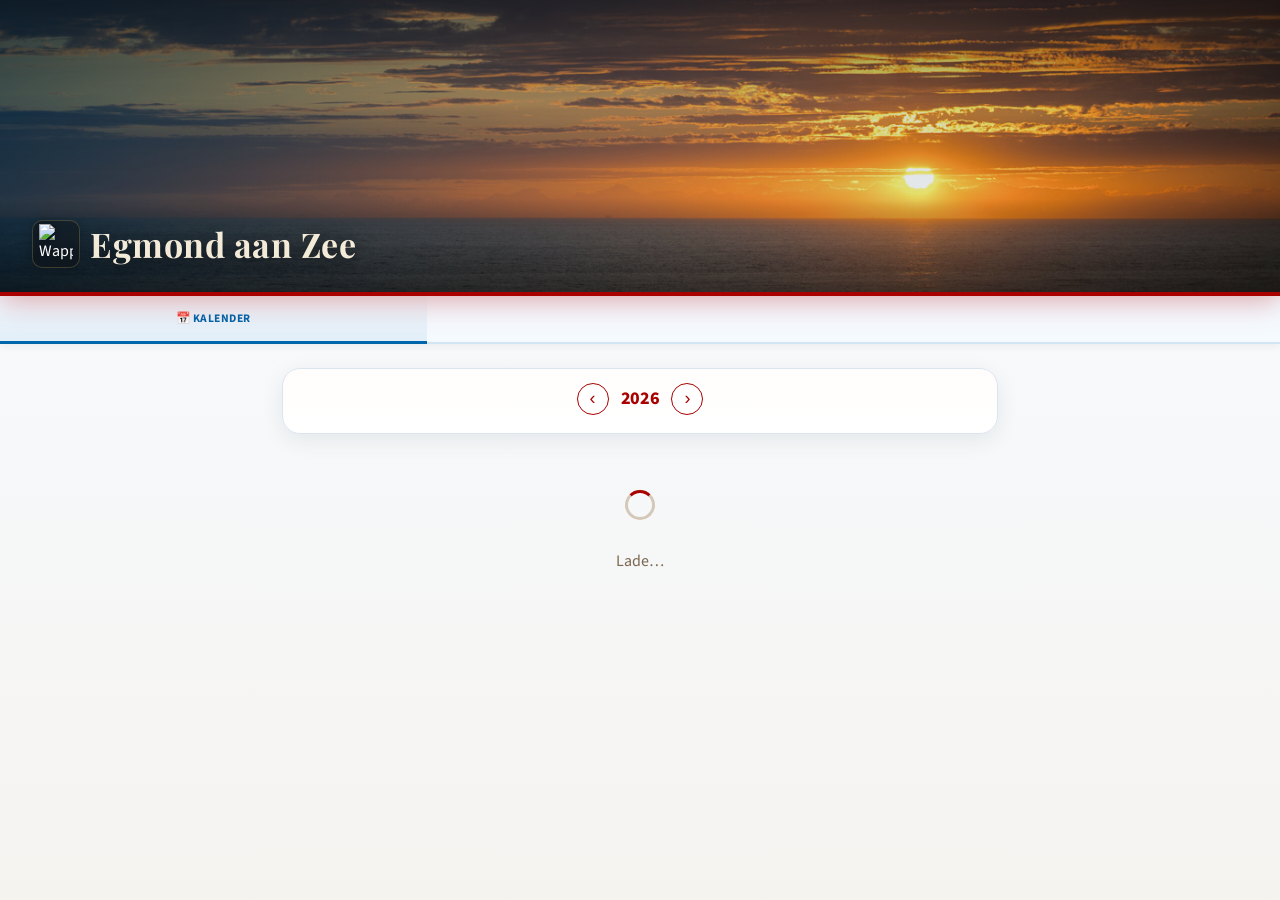
==== index.html @ b9a41c53 "Update index.html" ====
<!DOCTYPE html>
<html lang="de">
<head>
<meta charset="UTF-8">
<meta name="viewport" content="width=device-width, initial-scale=1.0, maximum-scale=1.0, user-scalable=no">
<meta name="apple-mobile-web-app-capable" content="yes">
  <meta name="mobile-web-app-capable" content="yes">
<meta name="apple-mobile-web-app-title" content="Egmond">
<meta name="apple-mobile-web-app-status-bar-style" content="black-translucent">
<meta name="theme-color" content="#A90100">
<meta name="description" content="Ferienwohnung Egmond aan Zee – Verfügbarkeit prüfen und Aufenthalt anfragen.">
<meta property="og:title" content="Ferienwohnung Egmond aan Zee">
<meta property="og:description" content="Verfügbarkeit prüfen und Aufenthalt anfragen – direkt im Buchungskalender.">
<meta property="og:image" content="images/header_neu.jpg">
<meta property="og:type" content="website">
<title>Egmond aan Zee – Ferienwohnung</title>
<link rel="icon" type="image/png" href="images/wappen_neu.png">
<link rel="apple-touch-icon" href="images/wappen_neu.png">
<link rel="manifest" href="manifest.json">
<link href="https://fonts.googleapis.com/css2?family=Playfair+Display:wght@700;900&family=Source+Sans+3:wght@400;600;700&display=swap" rel="stylesheet">
<style>
:root {
  /* Egmond Wappen: Rot, Gold, Blau */
  --egmond-red:#A90100; --egmond-gold:#FFDA4E; --egmond-blue:#0066AB;
  --bg:#F5F3F0; --card:#FAF8F5; --border:#E0D9D0; --text:#1C1408; --muted:#7A6850;
  --shadow-sm:0 1px 6px rgba(20,12,4,.09); --shadow:0 4px 20px rgba(20,12,4,.11);
  --r:14px; --r-sm:9px;
  --free:#E8E2D6; --free-t:#3A2A14;
  --holiday:#D4F4FF; --holiday-t:#00A8D8;
  --school:#C5DCF7; --school-t:#0052A8;
  --content-w:720px;
  --content-pad:14px;
  --section-gap:12px;
}

*{box-sizing:border-box;margin:0;padding:0;-webkit-tap-highlight-color:transparent}
html{scroll-behavior:smooth}
body{font-family:'Source Sans 3',-apple-system,BlinkMacSystemFont,"Segoe UI",sans-serif;background:var(--bg);color:var(--text);min-height:100vh;-webkit-font-smoothing:antialiased;background-image:repeating-linear-gradient(135deg,rgba(14,74,122,.04) 0px,rgba(14,74,122,.04) 1px,transparent 1px,transparent 18px)}

/* ── Header ── */
.header{
  border-bottom:4px solid var(--egmond-red);
  color:#fff;
  padding:0;
  position:sticky;top:0;z-index:200;
  box-shadow:0 4px 28px rgba(169,1,0,.35);
  overflow:hidden;
  min-height:320px;
}
.header-bg{position:absolute;inset:0;background-size:cover;background-position:64% center;transition:opacity 1.2s ease-in-out;z-index:0}
.header-bg.active{opacity:1}.header-bg.inactive{opacity:0}
.header::before{
  content:'';position:absolute;inset:0;
  background:
    linear-gradient(to bottom, rgba(10,6,2,.5) 0%, rgba(10,6,2,.1) 35%, rgba(10,6,2,.05) 65%, rgba(10,6,2,.6) 100%),
    linear-gradient(to right, rgba(169,1,0,.3) 0%, rgba(169,1,0,.0) 40%, rgba(0,102,171,.0) 100%);
  z-index:1;
}
.header-inner{
  position:relative;z-index:2;
  padding:0 32px 28px;
  display:flex;align-items:flex-end;justify-content:space-between;
  width:100%;
  max-width:1400px;
  margin:0 auto;
  min-height:320px;
  box-sizing:border-box;
}
.header-left{display:flex;align-items:center;gap:10px}
.header-icon{width:48px;height:48px;background:rgba(10,6,2,.3);border-radius:10px;display:flex;align-items:center;justify-content:center;box-shadow:0 2px 12px rgba(0,0,0,.3);border:1px solid rgba(255,220,120,.2);backdrop-filter:blur(6px);padding:4px}
.header-icon img{width:34px;height:auto;display:block;filter:drop-shadow(0 1px 4px rgba(0,0,0,.4))}
.header h1{font-family:'Playfair Display',serif;font-size:36px;font-weight:700;letter-spacing:.5px;line-height:1;color:rgba(255,245,225,.95);text-shadow:0 2px 20px rgba(0,0,0,.7)}
.header p{font-size:10px;color:rgba(255,210,140,.85);margin-top:5px;letter-spacing:1.8px;font-weight:600;text-transform:uppercase;text-shadow:0 1px 8px rgba(0,0,0,.6)}
.admin-badge{background:rgba(169,1,0,.25);border:1.5px solid rgba(169,1,0,.5);color:#FFF;font-size:11px;font-weight:700;padding:5px 12px;border-radius:20px;letter-spacing:.3px;backdrop-filter:blur(4px)}

/* ── Tabs ── */
.tabs{display:flex;background:#F2F7FC;border-bottom:2px solid var(--border);position:sticky;top:323px;z-index:199;box-shadow:0 2px 8px rgba(26,18,8,.06)}
.tab{flex:1;padding:13px 6px 11px;text-align:center;font-size:11px;font-weight:700;color:var(--muted);cursor:pointer;border-bottom:3px solid transparent;margin-bottom:-2px;transition:all .2s;letter-spacing:.3px;text-transform:uppercase;user-select:none}
.tab.on{color:var(--egmond-red);border-bottom-color:var(--egmond-red);background:linear-gradient(to bottom,transparent,rgba(169,1,0,.06))}

/* ── Layout ── */
.wrap{padding:0 20px 60px;max-width:var(--content-w);margin:0 auto}
.card{background:var(--card);border-radius:var(--r);box-shadow:var(--shadow);padding:18px;margin-bottom:var(--section-gap);border:1px solid var(--border)}
.card-title{font-size:10px;font-weight:700;color:var(--muted);text-transform:uppercase;letter-spacing:1.2px;margin-bottom:14px}
.tc{display:none}.tc.on{display:block;margin:0 auto;padding-top:16px}

/* ── Jahr-Nav ── */
.year-row{display:flex;align-items:center;justify-content:center;gap:12px;margin-bottom:12px;flex-wrap:wrap}
.year-nav{display:flex;align-items:center;justify-content:center;gap:14px;margin:0}
.year-nav h2{font-family:'Source Sans 3',sans-serif;font-size:20px;font-weight:800;letter-spacing:-.5px;color:var(--egmond-red)}
.yn-btn{width:30px;height:30px;border-radius:50%;border:1.5px solid var(--egmond-red);background:#fff;color:var(--egmond-red);font-size:18px;cursor:pointer;display:flex;align-items:center;justify-content:center;transition:all .15s;box-shadow:none}
.yn-btn:hover{background:var(--egmond-red);color:#fff}.yn-btn:active{background:var(--egmond-red);color:#fff;transform:scale(.92)}

/* ── Matrix ── */
.mx-outer{display:grid;grid-template-columns:repeat(2,1fr);gap:10px}
.mx-mo{background:#fff;border-radius:var(--r-sm);box-shadow:var(--shadow-sm);padding:9px 10px;border:1px solid var(--border)}
.mx-ttl{display:flex;justify-content:space-between;align-items:baseline;margin-bottom:5px;font-size:10px;font-weight:800;letter-spacing:.8px;text-transform:uppercase;color:var(--egmond-red);border-bottom:1.5px solid rgba(169,1,0,.2);padding-bottom:3px}
.mx-grid{display:grid;grid-template-columns:repeat(7,1fr);gap:1px}
.mx-h{text-align:center;font-size:7px;color:var(--muted);font-weight:700;padding:1px 0}
.is-admin .mx-d{font-size:11px;min-height:32px}
.is-admin .mx-name{font-size:7px}
@media(max-width:480px){.is-admin .mx-outer{grid-template-columns:1fr}}
.mx-d{aspect-ratio:1;display:flex;flex-direction:column;align-items:center;justify-content:center;border-radius:3px;font-size:9px;font-weight:600;cursor:default;position:relative;overflow:hidden;color:var(--text)}
.mx-name{font-size:6px;font-weight:600;opacity:.85;line-height:1.1;text-align:center;max-width:100%;overflow:hidden;text-overflow:ellipsis;white-space:nowrap;padding:0 1px}
.mx-d.click{cursor:pointer;transition:all .1s}.mx-d.click:hover{opacity:.8}.mx-d.click:active{transform:scale(.78)}
.mx-em{aspect-ratio:1}
.mx-free{background:var(--free);color:var(--free-t)}
.mx-booked{background:var(--egmond-red);color:#fff}
.mx-booked-arr{background:linear-gradient(to bottom right,var(--free) 50%,var(--egmond-red) 50%);color:var(--free-t)}
.mx-booked-dep{background:linear-gradient(to bottom right,var(--egmond-red) 50%,var(--free) 50%);color:#fff}
.mx-changeover{background:linear-gradient(to bottom right,var(--egmond-red) calc(50% - .5px),#fff calc(50% - .5px),#fff calc(50% + .5px),var(--egmond-red) calc(50% + .5px));color:#fff}
.mx-holiday{background:var(--holiday);color:var(--holiday-t)}
.mx-bridge{background:var(--holiday);color:var(--holiday-t)}
.mx-school{background:var(--school);color:var(--school-t)}
.mx-today{outline:2px solid var(--egmond-gold)!important;outline-offset:-1px;font-weight:900}
.mx-sf,.mx-st{background:var(--egmond-gold)!important;color:#fff!important;border-radius:6px;box-shadow:inset 0 0 0 2px rgba(138,96,0,.55),0 0 0 2px rgba(255,218,78,.22)}
.mx-sr{background:#FFF1B8!important;color:#6B4B00!important;border-radius:6px;box-shadow:inset 0 0 0 1px rgba(138,96,0,.18)}
.mx-sf span,.mx-st span{font-weight:900}
.mx-sr span{font-weight:800}
@media(max-width:480px){.mx-outer{grid-template-columns:1fr}}

/* ── Ladeanimation ── */
.loading{text-align:center;padding:40px 0;color:var(--muted)}
.spin{display:inline-block;width:30px;height:30px;border:3px solid #D4C8B8;border-top-color:var(--egmond-red);border-radius:50%;animation:spin .7s linear infinite}
@keyframes spin{to{transform:rotate(360deg)}}

/* ── Status-Buttons ── */
.st-row{display:grid;grid-template-columns:1fr 1fr;gap:10px}
.st-btn{padding:14px;border:1.5px solid var(--border);border-radius:12px;cursor:pointer;font-size:14px;font-weight:800;background:#fff;color:var(--muted);text-align:center;box-shadow:var(--shadow-sm);transition:transform .15s ease, box-shadow .2s ease, border-color .2s ease, background-color .2s ease, color .2s ease}
.st-btn:active{transform:scale(.97)}
.st-btn.af{background:#EEF4FB;color:var(--egmond-blue);border-color:var(--egmond-blue);box-shadow:0 4px 14px rgba(27,94,140,.14)}
.st-btn.ab{background:#FDF0EE;color:var(--egmond-red);border-color:var(--egmond-red);box-shadow:0 4px 14px rgba(200,40,30,.14)}

/* ── Inputs ── */
.field{margin-bottom:12px}
.field-lbl{font-size:10px;font-weight:700;color:var(--muted);margin-bottom:6px;display:block;letter-spacing:.8px;text-transform:uppercase}
input,textarea{width:100%;padding:14px 16px;border:2px solid var(--border);border-radius:var(--r-sm);font-size:15px;color:var(--text);background:#fff;outline:none;font-family:inherit;-webkit-appearance:none;transition:border-color .2s,box-shadow .2s}
input:focus,textarea:focus{border-color:var(--egmond-gold);background:#fff;box-shadow:0 0 0 3px rgba(212,150,10,.12)}
textarea{resize:vertical;min-height:80px;line-height:1.5}

/* ── Buttons ── */
.btn,.pub-btn,.pk-btn,.inq-btn,.btn-reload,.share-btn,.print-btn,.pwa-banner-btn,.pwa-banner-close,.pk-modal-close{
  transition:transform .15s ease, box-shadow .2s ease, border-color .2s ease, background-color .2s ease, color .2s ease, opacity .2s ease;
}
.btn{
  width:100%;padding:15px 16px;border:1.5px solid transparent;border-radius:12px;font-size:15px;font-weight:800;cursor:pointer;
  letter-spacing:.1px;background:#fff;color:var(--text);box-shadow:var(--shadow-sm)
}
.btn:active,.pub-btn:active,.pk-btn:active,.inq-btn:active,.btn-reload:active,.share-btn:active,.print-btn:active,.pwa-banner-btn:active,.pwa-banner-close:active,.pk-modal-close:active{transform:scale(.98)}
.btn:disabled,.pub-btn:disabled,.pk-btn:disabled{opacity:.5;cursor:not-allowed;transform:none;box-shadow:none}
.btn-green,.btn.primary,.pub-btn.primary,.pk-btn,.pwa-banner-btn{
  background:linear-gradient(135deg,var(--egmond-red),#B84A04);color:#fff;border-color:transparent;box-shadow:0 6px 18px rgba(169,1,0,.24)
}
.btn.light,.btn-secondary,.btn-red,.inq-btn.seen,.btn-reload,.print-btn{
  background:#fff;color:var(--text);border-color:var(--border);box-shadow:none
}
.btn.light:hover,.btn-secondary:hover,.btn-reload:hover,.print-btn:hover{border-color:var(--egmond-red);color:var(--egmond-red)}
.btn-red,.inq-btn.dec{color:var(--egmond-red);border-color:#EEBAB5;background:#FDF0EE}
.btn-red{margin-top:10px}

@media(min-width:481px){
  .print-btn{display:block!important}
}
.print-btn{flex-shrink:0;background:#fff;border:1.5px solid var(--egmond-red);color:var(--egmond-red);border-radius:8px;padding:5px 12px;font-size:12px;font-weight:700;cursor:pointer;white-space:nowrap;display:none}
.print-btn:hover{background:var(--egmond-red);color:#fff}
.mx-h.we{opacity:.45}
input[readonly]{background:var(--bg);cursor:default}
.back-link{margin-top:8px;background:none;border:none;color:var(--muted);font-size:13px;cursor:pointer;padding:4px 0}
.back-link:hover{text-decoration:underline}
.pk-nights{text-align:center;font-size:17px;font-weight:800;color:var(--egmond-blue);margin-bottom:14px;min-height:24px;letter-spacing:.2px}
.pk-modal-status{text-align:center;font-size:14px;font-weight:700;color:var(--egmond-red);margin-bottom:16px}
.hint-text{font-size:12px;color:#3A2810;line-height:1.7}
.br-mobile{display:none}
@media(max-width:480px){.br-mobile{display:block}}
.spin-sm{display:inline-block;width:15px;height:15px;border:2px solid rgba(255,255,255,.4);border-top-color:#fff;border-radius:50%;animation:spin .7s linear infinite;vertical-align:middle;margin-right:6px}

/* ── Public Funnel (Matrix-first) ── */
.pub-funnel{
  position:fixed;
  left:50%;
  transform:translateX(-50%);
  bottom:0;
  width:100%;
  z-index:120;
  padding:12px;
  display:block;
  pointer-events:none; /* only the card should be clickable */
}
.pub-funnel-card{
  margin:0 auto;
  pointer-events:auto;
  width:min(620px, calc(100% - 24px));
  background:#fff;
  border:1px solid var(--border);
  border-radius:18px;
  box-shadow:0 10px 32px rgba(20,12,4,.16);
  padding:14px 14px 12px;
}
.pub-funnel-card:before{
  content:"";
  display:block;
  width:44px;
  height:4px;
  border-radius:999px;
  background:rgba(0,0,0,.12);
  margin:0 auto 10px;
}
.pub-funnel-top{display:flex;align-items:flex-start;justify-content:space-between;gap:10px;margin-bottom:10px}
.pub-step{font-size:10px;font-weight:800;color:var(--muted);text-transform:uppercase;letter-spacing:.8px}
.pub-summary{font-size:15px;font-weight:900;color:var(--text);line-height:1.15}
.pub-summary small{display:block;margin-top:4px;font-size:12px;font-weight:650;color:var(--muted);line-height:1.35}
.pub-actions{display:flex;gap:10px;align-items:center;margin-top:10px}
.pub-btn{
  flex:1;
  padding:12px 14px;
  border-radius:12px;
  border:2px solid var(--border);
  background:#fff;
  color:var(--text);
  font-weight:800;
  cursor:pointer;
}
.pub-btn.primary{
  border:none;
  color:#fff;
  background:linear-gradient(135deg,var(--egmond-red),#B84A04);
  box-shadow:0 6px 16px rgba(169,1,0,.22);
}
.pub-btn:disabled{opacity:.45;cursor:not-allowed}
.pub-btn:active{transform:scale(.98)}
.pub-funnel-legend{margin-top:10px}

/* ── Legend ── */
.legend-bar{
  display:flex;
  gap:8px;
  flex-wrap:wrap;
  align-items:center;
  justify-content:flex-start;
  overflow:visible;
  font-size:10px;
  font-weight:700;
}
#legendBar{
  display:flex;
  align-items:center;
  justify-content:flex-end;
  gap:8px;
  flex:1;
  min-width:260px;
}
.legend-chip{
  padding:5px 10px;
  border-radius:999px;
  white-space:nowrap;
  font-size:11px;
  line-height:1;
  border:1px solid transparent;
}
.legend-chip.booked{background:var(--egmond-red);color:#fff;border-color:var(--egmond-red)}
.legend-chip.holiday{background:var(--holiday);color:var(--holiday-t);border-color:var(--holiday-t)}
.legend-chip.school{background:var(--school);color:var(--school-t);border-color:var(--school-t)}
.pub-legend{margin:2px 0 10px}
#pubFunnel .legend-bar,
#pubFunnel .pub-legend{justify-content:flex-start!important;text-align:left}

/* Make it feel identical on desktop/mobile, only spacing changes */
@media(min-width:900px){
  .pub-funnel{padding:16px}
  .pub-funnel-card{padding:16px 16px 14px}
}
@media(max-width:520px){
  .legend-bar{flex-wrap:wrap;overflow-x:hidden}
  .legend-chip{padding:4px 8px}
  #legendBar{justify-content:flex-start;min-width:0;width:100%}
}
/* ── Shared component system ── */
.card-head,.section-head,.inq-header,.info-address-head{
  display:flex;align-items:center;justify-content:space-between;gap:12px
}
.card-head{margin-bottom:14px}
.card-title{font-size:10px;font-weight:800;color:var(--muted);text-transform:uppercase;letter-spacing:1.2px;margin:0}
.meta-count{font-size:11px;color:var(--muted);font-weight:600;text-transform:none;letter-spacing:0}
.status-box,.result{
  border-radius:12px;padding:12px 14px;border:1.5px solid var(--border);box-shadow:var(--shadow-sm)
}
.status-box{background:#F8FAFC}
.result{margin-bottom:14px;font-size:14px;font-weight:700;display:none;background:#fff}
.result.ok{background:#F0FAF0;color:#2A7A2A;border-color:#B0DDB0;display:block;padding:24px 16px;font-size:17px;text-align:center}
.result.err{background:#FDF0EE;color:var(--egmond-red);border-color:#EEBAB5;display:block}

/* ── Anfragen ── */
.inq-header{padding:12px 18px}
.inq{padding:16px;border-radius:12px;background:#fff;border:1.5px solid var(--border);margin-bottom:10px;transition:box-shadow .2s, border-color .2s}
.inq.new{border-color:var(--egmond-gold);background:#FFFCF5;box-shadow:0 2px 12px rgba(212,150,10,.15)}
.inq-top{display:flex;justify-content:space-between;align-items:flex-start;margin-bottom:6px}
.inq-name{font-weight:800;font-size:15px;color:var(--text)}
.inq-ts{font-size:11px;color:var(--muted)}
.inq-period{font-size:13px;font-weight:700;color:var(--egmond-red);margin-bottom:4px}
.inq-mail{font-size:12px;color:var(--muted);margin-bottom:4px}
.inq-msg{font-size:13px;color:var(--egmond-blue);line-height:1.5;background:#F0F5FA;padding:10px 12px;border-radius:10px;margin-top:8px;border:1px solid rgba(0,102,171,.08)}
.badge{font-size:10px;font-weight:800;padding:3px 10px;border-radius:20px;background:var(--egmond-red);color:#fff;letter-spacing:.3px}
.inq-btns{display:flex;gap:8px;margin-top:12px}
.inq-btn{flex:1;padding:10px 8px;border-radius:10px;border:1.5px solid transparent;font-size:12px;font-weight:700;cursor:pointer}
.inq-btn.acc{background:#F0FAF0;color:#2A7A2A;border-color:#B0DDB0}
.inq-btn.dec{background:#FDF0EE;color:var(--egmond-red);border-color:#EEBAB5}
.inq-btn.seen{background:#F5F5F5;color:var(--muted);border-color:var(--border)}

/* ── Info-Tab ── */
.info-list{display:flex;flex-direction:column;gap:8px}
.info-item{display:flex;gap:12px;align-items:flex-start;padding:12px 14px;background:var(--bg);border-radius:12px;border:1px solid var(--border);box-shadow:0 1px 0 rgba(255,255,255,.5) inset}
.info-item.stack{flex-direction:column}
.info-icon{font-size:16px;flex-shrink:0}
.info-icon-lg{font-size:20px;flex-shrink:0}
.info-text{font-size:13px;color:var(--text);line-height:1.6}
.info-section-title{font-size:11px;font-weight:800;color:var(--muted);text-transform:uppercase;letter-spacing:.8px;margin-bottom:8px}
.info-address{font-size:15px;font-weight:800;color:var(--egmond-red);margin-bottom:2px}
.info-address-sub{font-size:14px;color:var(--muted);margin-bottom:10px}
.info-map-link{display:inline-flex;align-items:center;gap:6px;margin-bottom:14px;padding:10px 13px;background:var(--egmond-blue);color:#fff;border-radius:10px;font-size:12px;font-weight:700;text-decoration:none;letter-spacing:.2px;box-shadow:0 6px 16px rgba(0,102,171,.18)}
.info-grid{display:grid;grid-template-columns:1fr 1fr;gap:10px;margin-bottom:14px}
.info-checklist{font-size:12px;color:var(--text);line-height:1.9;list-style:none;padding:0;margin:0}
.info-note{color:var(--muted)}
.gallery-grid{display:grid;grid-template-columns:repeat(3,1fr);gap:6px}
.gallery-grid .gp{aspect-ratio:1;border-radius:10px;overflow:hidden;cursor:pointer;background-size:cover;background-position:center;transition:transform .15s ease,box-shadow .15s ease;box-shadow:0 1px 4px rgba(0,0,0,.1)}
.gallery-grid .gp:hover{transform:scale(1.03);box-shadow:0 4px 16px rgba(0,0,0,.2)}

/* ── PWA Install Banner ── */
.pwa-banner{position:fixed;bottom:0;left:0;right:0;background:#fff;padding:16px 20px;box-shadow:0 -4px 24px rgba(0,0,0,.15);z-index:500;display:flex;align-items:center;gap:14px;animation:slideUp .3s ease;border-top:3px solid var(--egmond-red)}
.pwa-banner-icon{font-size:28px;flex-shrink:0}
.pwa-banner-text{flex:1;font-size:13px;color:var(--text);line-height:1.5}
.pwa-banner-text strong{display:block;font-size:15px;margin-bottom:2px}
.pwa-banner-btn{padding:10px 18px;background:var(--egmond-red);color:#fff;border:none;border-radius:8px;font-size:13px;font-weight:700;cursor:pointer;white-space:nowrap}
.pwa-banner-close{background:none;border:none;color:var(--muted);font-size:20px;cursor:pointer;padding:4px;flex-shrink:0}

/* ── Buchungsliste ── */
.bl-item{display:flex;justify-content:space-between;align-items:center;padding:10px 0;border-bottom:1px solid var(--border)}
.bl-item:last-child{border-bottom:none}
.bl-name{font-weight:800;font-size:14px;color:var(--text)}
.bl-dates{font-size:12px;color:var(--egmond-red);font-weight:700}
.bl-nights{font-size:11px;color:var(--muted);font-weight:600;margin-left:8px}
.bl-empty{text-align:center;color:var(--muted);padding:20px 0;font-size:13px;font-style:italic}

/* ── Lightbox ── */
.lightbox{display:none;position:fixed;inset:0;background:rgba(0,0,0,.92);z-index:9999;align-items:center;justify-content:center;flex-direction:column;opacity:0;transition:opacity .25s ease}
.lightbox.open{opacity:1}
.lightbox-wrap{position:relative;width:100%;max-width:560px;padding:0 16px;box-sizing:border-box}
.lightbox-img{width:100%;aspect-ratio:4/3;border-radius:12px;background:#1a1a1a;background-size:cover;background-position:center;overflow:hidden;transition:background-image .3s ease;box-shadow:0 8px 40px rgba(0,0,0,.5)}
.lightbox-caption{text-align:center;color:#fff;font-size:13px;margin-top:12px;opacity:.6;letter-spacing:.2px}
.lightbox-nav{position:absolute;top:50%;transform:translateY(-50%);background:rgba(255,255,255,.12);border:1.5px solid rgba(255,255,255,.2);color:#fff;font-size:22px;width:44px;height:44px;border-radius:50%;cursor:pointer;transition:background .2s,transform .2s;backdrop-filter:blur(4px)}
.lightbox-nav:hover{background:rgba(255,255,255,.25)}
.lightbox-nav:active{transform:translateY(-50%) scale(.9)}
.lightbox-nav.prev{left:4px}
.lightbox-nav.next{right:4px}
.lightbox-hint{color:rgba(255,255,255,.35);font-size:12px;margin-top:20px}

/* ── Toast ── */
.toast{position:fixed;bottom:28px;left:50%;transform:translateX(-50%) translateY(80px);background:var(--egmond-red);color:#fff;padding:12px 24px;border-radius:24px;font-size:13px;font-weight:700;box-shadow:0 6px 24px rgba(232,101,10,.4);transition:transform .35s cubic-bezier(.34,1.56,.64,1);z-index:10000;white-space:nowrap;pointer-events:none;letter-spacing:.2px}
.toast.show{transform:translateX(-50%) translateY(0)}

.empty{text-align:center;color:var(--muted);padding:36px 0;font-size:14px;font-style:italic}

/* ── Mobile optimierungen ── */
@media(max-width:480px){
  .header{min-height:120px!important}
  .header.collapsed{min-height:54px!important;box-shadow:0 2px 12px rgba(169,1,0,.25)}
  .header.collapsed .header-inner{min-height:54px!important;padding-bottom:8px!important}
  .header.collapsed .header-icon{width:26px!important;height:26px!important;padding:2px!important}
  .header.collapsed .header-icon img{width:22px!important}
  .header.collapsed h1{font-size:16px!important}
  .header-inner{padding:0 16px 16px!important;min-height:120px!important;align-items:flex-end!important}
  .header h1{font-size:19px!important}
  .header p{font-size:9px!important;letter-spacing:1.2px!important}
  .header-icon{width:34px!important;height:34px!important;font-size:18px!important}
  .tabs{top:123px!important}
  .header.collapsed~.tabs{top:57px!important}
  .tc.on{padding-top:12px}
  .card{margin-bottom:10px!important}
  .wrap{padding:0 10px 40px}
  .card{padding:10px;border-radius:12px}
  .year-nav h2{font-size:18px}
  .btn{padding:17px;font-size:17px}
  .tab{font-size:10px;padding:12px 3px 10px;letter-spacing:.1px}
  input,textarea{font-size:16px}
  .mx-mo{padding:5px 6px}
  .mx-outer{gap:6px}
  .mx-ttl{font-size:10px;margin-bottom:3px}
  .mx-h{font-size:7px}
  .mx-grid{gap:1px}
  .mx-d{font-size:9px;border-radius:2px}
  .mx-name{font-size:7px}
}
@media(hover:none){
  /* Touch-Geräte: größere Tipp-Ziele */
  .yn-btn{width:36px;height:36px}
}

@media print {
  @page { size: A4 landscape; margin: 4mm; }
  body > *:not(#printArea) { display: none !important; }
  #printArea { display: block !important; }
}

#printArea {
  display: none;
  font-family: Arial, sans-serif;
  color: #000;
  background: #fff;
  width: 100%;
}

.pr-header {
  display: flex;
  justify-content: space-between;
  font-size: 14pt;
  font-weight: 900;
  border-bottom: 2pt solid #000;
  padding-bottom: 3pt;
  margin-bottom: 6pt;
}

.pr-grid {
  display: grid;
  grid-template-columns: repeat(4, 1fr);
  gap: 4pt;
  width: 100%;
}

.pr-mo {
  border: 1pt solid #000;
  padding: 3pt 4pt;
  page-break-inside: avoid;
}

.pr-mo-title {
  font-size: 9pt;
  font-weight: 900;
  text-transform: uppercase;
  border-bottom: 1pt solid #000;
  margin-bottom: 2pt;
  padding-bottom: 2pt;
  letter-spacing: .5pt;
}

.pr-days {
  display: grid;
  grid-template-columns: repeat(7, 1fr);
}

.pr-h {
  font-size: 6.5pt;
  text-align: center;
  color: #333;
  font-weight: 900;
  padding-bottom: 1pt;
}

.pr-d {
  font-size: 8.5pt;
  font-weight: 700;
  text-align: center;
  padding: 2pt 0;
  line-height: 1.2;
  min-height: 10pt;
}

.pr-booked {
  background: #bbb !important;
  -webkit-print-color-adjust: exact;
  print-color-adjust: exact;
  font-weight: 900;
  border-radius: 1pt;
}
.pr-booked-arr {
  background: linear-gradient(to bottom right, transparent 50%, #bbb 50%) !important;
  -webkit-print-color-adjust: exact;
  print-color-adjust: exact;
}
.pr-booked-dep {
  background: linear-gradient(to bottom right, #bbb 50%, transparent 50%) !important;
  -webkit-print-color-adjust: exact;
  print-color-adjust: exact;
}
.pr-changeover {
  background: linear-gradient(to bottom right, #bbb calc(50% - .5pt), #fff calc(50% - .5pt), #fff calc(50% + .5pt), #bbb calc(50% + .5pt)) !important;
  -webkit-print-color-adjust: exact;
  print-color-adjust: exact;
}

.pr-name {
  font-size: 5pt;
  display: block;
  overflow: hidden;
  white-space: nowrap;
  text-overflow: ellipsis;
  font-style: italic;
  line-height: 1;
}

.pr-holiday { font-style: italic; font-weight: 800; }
.pr-school  { color: #999; }
.pr-weekend { color: #bbb; }
.pr-today   { text-decoration: underline; font-weight: 900; }

.pr-legend {
  margin-top: 4pt;
  display: flex;
  gap: 12pt;
  font-size: 6pt;
  color: #555;
  border-top: 0.5pt solid #ccc;
  padding-top: 2pt;
}

/* ── Public Booking Picker ── */
.pk-wrap{background:#fff;border-radius:var(--r);box-shadow:var(--shadow);overflow:hidden;margin-bottom:14px;border:1px solid var(--border)}
.pk-months{display:grid;grid-template-columns:repeat(2,minmax(0,1fr));gap:14px;align-items:start}
@media(max-width:480px){.pk-months{display:grid;grid-template-columns:repeat(2,minmax(0,1fr));gap:14px;align-items:start}}
.pk-month{padding:16px}
.pk-month+.pk-month{border-left:1px solid var(--border)}
@media(max-width:480px){.pk-month+.pk-month{border-left:none;border-top:1px solid var(--border)}}
.pk-nav{display:flex;align-items:center;justify-content:center;gap:16px;margin-bottom:10px}
.pk-nav-btn{width:28px;height:28px;border-radius:50%;border:1.5px solid var(--egmond-red);background:#fff;color:var(--egmond-red);font-size:16px;cursor:pointer;display:flex;align-items:center;justify-content:center;transition:all .15s}
.pk-nav-btn:hover{background:var(--egmond-red);color:#fff}
.pk-nav-btn:disabled{opacity:.2;cursor:default}
.pk-month-title{font-family:'Source Sans 3',sans-serif;font-size:15px;font-weight:800;text-align:center;flex:1;color:var(--egmond-red);letter-spacing:-.3px}
.pk-grid{display:grid;grid-template-columns:repeat(7,1fr);gap:2px}
.pk-h{text-align:center;font-size:10px;color:var(--muted);font-weight:700;padding:4px 0;text-transform:uppercase;letter-spacing:.3px}
.pk-d{aspect-ratio:1;display:flex;align-items:center;justify-content:center;font-size:13px;font-weight:600;border-radius:50%;cursor:pointer;transition:all .15s;user-select:none;color:var(--text)}
.pk-d:hover:not(.pk-booked):not(.pk-changeover):not(.pk-past):not(.pk-em){background:rgba(212,150,10,.15);color:var(--egmond-gold)}
.pk-em{aspect-ratio:1}
.pk-free{color:var(--free-t);background:var(--free);border-radius:4px}
.pk-booked{background:var(--egmond-red);color:#fff;cursor:default;border-radius:4px}
.pk-booked-arr{background:linear-gradient(to bottom right,var(--free) 50%,var(--egmond-red) 50%);color:var(--free-t);border-radius:4px}
.pk-booked-dep{background:linear-gradient(to bottom right,var(--egmond-red) 50%,var(--free) 50%);color:#fff;border-radius:4px}
.pk-changeover{background:linear-gradient(to bottom right,var(--egmond-red) calc(50% - .5px),#fff calc(50% - .5px),#fff calc(50% + .5px),var(--egmond-red) calc(50% + .5px));color:#fff;cursor:default;border-radius:4px}
.pk-past{color:#C8C0B8;cursor:default;background:transparent}
.pk-today{font-weight:900;outline:2px solid var(--egmond-gold);outline-offset:-2px;border-radius:50%}
.pk-holiday{background:var(--holiday);color:var(--holiday-t);border-radius:4px}
.pk-school{background:var(--school);color:var(--school-t);border-radius:4px}
.pk-bridge{background:var(--holiday);color:var(--holiday-t);border-radius:4px}
.pk-sf{background:var(--egmond-gold)!important;color:#fff!important;border-radius:50%}
.pk-st{background:var(--egmond-gold)!important;color:#fff!important;border-radius:50%}
.pk-sr{background:rgba(212,150,10,.1);color:var(--text);border-radius:0}
.pk-chips{display:grid;grid-template-columns:1fr 1fr;gap:10px;padding:0 16px 16px}
.pk-chip{background:var(--bg);border:2px solid var(--border);border-radius:10px;padding:12px;text-align:center;transition:all .2s}
.pk-chip.sel{border-color:var(--egmond-gold);background:#FFFBF0}
.pk-chip-lbl{font-size:9px;font-weight:700;color:var(--muted);text-transform:uppercase;letter-spacing:1px}
.pk-chip-val{font-size:15px;font-weight:800;margin-top:3px;color:var(--egmond-gold)}
.pk-hint{text-align:center;font-size:12px;color:var(--muted);padding:0 16px 12px;font-style:italic}
.pk-btn{margin:0 16px 16px;width:calc(100% - 32px);padding:15px;background:linear-gradient(135deg,var(--egmond-blue),#004A7A);color:#fff;border:none;border-radius:10px;font-size:15px;font-weight:700;cursor:pointer;box-shadow:0 4px 18px rgba(0,102,171,.25);letter-spacing:.2px;transition:all .15s}
.pk-btn:hover:not(:disabled){transform:translateY(-1px);box-shadow:0 6px 22px rgba(0,102,171,.35)}
.pk-btn:disabled{opacity:.35;cursor:default}

/* ── Modal Popover ── */
.pk-modal-overlay{display:none;position:fixed;inset:0;background:rgba(0,0,0,.2);z-index:900;backdrop-filter:blur(1px)}
.pk-modal-overlay.open{display:flex;align-items:flex-end}
.pk-modal{background:#fff;border-radius:24px 24px 0 0;width:100%;max-height:85vh;overflow-y:auto;padding:20px;box-shadow:0 -8px 32px rgba(0,0,0,.15);animation:slideUp .3s ease}
@keyframes slideUp{from{transform:translateY(100%)}to{transform:translateY(0)}}
.pk-modal-close{position:absolute;top:12px;right:12px;width:36px;height:36px;background:rgba(0,0,0,.08);border:none;border-radius:50%;cursor:pointer;font-size:20px;transition:all .2s}
.pk-modal-close:hover{background:rgba(0,0,0,.15)}
@media(min-width:481px){.pk-modal-overlay{align-items:flex-start;justify-content:center;padding-top:80px;background:rgba(0,0,0,.35)}.pk-modal{border-radius:24px;max-height:85vh;max-width:700px;width:100%;padding:32px}}

/* ── Buttons für Compact-Picker ── */
.pk-date-buttons{display:grid;grid-template-columns:1fr 1fr;gap:12px;margin-bottom:16px}
.pk-date-btn{padding:12px;border:2px solid var(--border);border-radius:12px;background:#fff;cursor:pointer;text-align:center;transition:all .2s;font-family:inherit}
.pk-date-btn:active{transform:scale(.97)}
.pk-date-btn.active{border-color:var(--egmond-blue);background:#EEF4FB}
.pk-date-btn-lbl{font-size:9px;font-weight:700;color:var(--muted);text-transform:uppercase;letter-spacing:.6px;display:block;margin-bottom:4px}
.pk-date-btn-val{font-size:14px;font-weight:800;color:var(--text)}
.pk-date-btn.active .pk-date-btn-val{color:var(--egmond-blue)}

/* Info: Share button aligned with address line */
.info-address-row{display:flex;align-items:center;justify-content:space-between;gap:12px;margin-bottom:2px}
.share-btn{
  display:inline-flex;
  align-items:center;
  justify-content:center;
  width:42px;
  height:42px;
  border-radius:12px;
  border:1.5px solid var(--border);
  background:#fff;
  color:var(--egmond-red);
  cursor:pointer;
  box-shadow:var(--shadow-sm);
}
.share-btn:active{transform:scale(.97)}

/* ── Unified layout system ── */
main.content{width:100%}
.tc,.tc.on{width:100%}
.tc.on{display:block;margin:0 auto;padding-top:16px}
.tc > .container{width:100%;display:flex;flex-direction:column;gap:0}

#tab0,#tab2,#tab3,#tab4,#tab5{max-width:100%;margin:0 auto}
#tab0 .card,
#tab2 .card,
#tab3 .card,
#tab5 .card,
#tab2 .pk-wrap,
#tab2 .pk-chips,
#tab2 .pk-hint,
#tab2 #bookResult,
#tab2 #bookBtn,
#tab2 #delBtn,
#tab3 #inqList,
#tab0 #bookingList,
#tab0 #matrixWrap{
  width:100%;
  max-width:var(--content-w);
  margin-left:auto;
  margin-right:auto;
}
#tab0 .card:first-child,
#tab5 .card:first-child{margin-top:0}

#tab5{padding-top:10px}
#tab5 .info-grid,
#tab5 .info-list{max-width:var(--content-w);margin:0 auto}
#tab5 .info-grid{grid-template-columns:repeat(2,minmax(0,1fr));align-items:stretch}
#tab5 .info-item{min-height:100%}

#pkForm{width:100%;max-width:var(--content-w);margin:0 auto}
#pkForm .card{width:100%}

#tab2 .pk-wrap{max-width:var(--content-w)}
.pk-month{width:100%}
#tab2 .pk-months,
#tab2 .bk2-grid{display:grid;grid-template-columns:repeat(2,minmax(0,1fr));gap:12px;align-items:start}
#tab2 .pk-month + .pk-month{border-left:none!important;border-top:none!important}
#tab2 .bk2-head{display:flex;align-items:center;justify-content:center;gap:10px;margin:2px 0 8px}
#tab2 .bk2-range{font-weight:800;color:var(--egmond-red);font-size:15px;letter-spacing:.2px}
#tab2 .mx-d.click{font-weight:700}
#tab2 .pk-chips{margin-bottom:12px}
#tab2 .pk-hint{margin-bottom:12px}
#tab2 #bookBtn{margin-top:4px}
#tab2 #delBtn{margin-top:8px}
#tab3 #inqList{display:block}

#tab2 .bk2-head .pk-nav-btn{width:32px;height:32px}
#tab2 .bk2-head .pk-nav-btn{border-radius:50%}
#tab2 .mx-mo{padding:12px 12px 10px}
#tab2 .mx-ttl span{font-size:inherit}

@media(max-width:720px){
  .wrap{padding:0 12px 44px}
  #tab5 .info-grid,
  #tab2 .pk-months,
  #tab2 .bk2-grid{grid-template-columns:1fr}
}
@media(max-width:480px){
  :root{--content-pad:10px;--section-gap:10px}
  .tabs.two .tab,.tabs.three .tab{font-size:10px;padding:12px 4px 10px}
  .share-btn{width:38px;height:38px;border-radius:10px}
}


/* legacy admin help boxes hard-disabled */
.admin-help,.quick-guide,.guide-box,[data-admin-help="1"]{display:none !important;}



/* ── Visual refinement v12 ── */
:root{
  --content-w:760px;
  --content-pad:16px;
  --section-gap:16px;
}
body{line-height:1.45}
.wrap{padding:0 22px 72px;max-width:var(--content-w)}
.tc.on{padding-top:22px}
.card{
  padding:22px;
  margin-bottom:var(--section-gap);
  border-radius:16px;
}
.card-head,.section-head,.inq-header,.info-address-head{
  gap:14px;
  margin-bottom:18px;
  padding-bottom:12px;
  border-bottom:1px solid rgba(28,20,8,.08);
}
.card-title{
  font-size:11px;
  letter-spacing:1.35px;
}
.meta-count{font-size:12px}
.status-box,.result{
  border-radius:14px;
  padding:14px 16px;
}
.status-box{background:#FBFCFE}
.field{margin-bottom:14px}
.field-lbl{margin-bottom:7px}
input,textarea{padding:15px 16px;font-size:15px;border-radius:10px}
.btn{padding:15px 16px;border-radius:13px}
.back-link{margin-top:10px}
.info-list{gap:10px}
.info-item{padding:14px 16px;border-radius:14px}
.info-text{font-size:14px;line-height:1.65}
.info-section-title{font-size:11px;letter-spacing:1px;margin-bottom:10px}
.info-address{font-size:16px}
.info-address-sub{font-size:14px;line-height:1.55}
.inq{padding:18px;border-radius:14px;margin-bottom:12px}
.inq-header{padding:14px 18px}
.inq-top{margin-bottom:8px}
.inq-msg{margin-top:10px;padding:12px 14px;border-radius:12px}
.pk-wrap,.mx-mo{border-radius:14px}
.mx-mo{padding:11px 12px}
.pub-funnel-card{border-radius:20px;padding:16px 16px 14px}
.pub-summary{font-size:16px;line-height:1.2}
.pub-summary small{margin-top:5px;font-size:12.5px;line-height:1.45}
.pub-btn{padding:13px 14px;border-radius:13px}
.tabs{background:rgba(248,250,252,.96);backdrop-filter:blur(8px)}
.tab{padding:15px 8px 13px;font-size:11.5px;letter-spacing:.45px}
.is-admin .tab.on{color:var(--egmond-red);background:linear-gradient(to bottom,rgba(169,1,0,.01),rgba(169,1,0,.08));border-bottom-color:var(--egmond-red)}
body:not(.is-admin) .tab.on{color:var(--egmond-blue);background:linear-gradient(to bottom,rgba(0,102,171,.01),rgba(0,102,171,.08));border-bottom-color:var(--egmond-blue)}
.is-admin .card{
  background:linear-gradient(180deg,#FCF8F4 0%, #FAF6F2 100%);
  border-color:#E7D5CA;
  box-shadow:0 6px 22px rgba(20,12,4,.10);
}
.is-admin .card-head,.is-admin .section-head,.is-admin .inq-header,.is-admin .info-address-head{border-bottom-color:rgba(169,1,0,.12)}
.is-admin .card-title{color:var(--egmond-red)}
body:not(.is-admin) .card{
  background:linear-gradient(180deg,#FFFDFC 0%, #FFFFFF 100%);
  border-color:#DCE5EE;
  box-shadow:0 6px 22px rgba(15,42,68,.08);
}
body:not(.is-admin) .card-head,body:not(.is-admin) .section-head,body:not(.is-admin) .inq-header,body:not(.is-admin) .info-address-head{border-bottom-color:rgba(0,102,171,.12)}
body:not(.is-admin) .card-title{color:var(--egmond-blue)}
body:not(.is-admin) .status-box{background:#F7FBFF}
.is-admin .status-box{background:#FFF9F4}
.header{min-height:292px}
.header-inner{min-height:292px;padding:0 32px 24px}
.header h1{font-size:34px}
.header p{font-size:10px;letter-spacing:1.9px}
.tabs{top:295px}
@media(max-width:900px){
  .wrap{padding:0 18px 68px}
  .card{padding:20px}
}
@media(max-width:640px){
  .header{min-height:236px}
  .header-inner{min-height:236px;padding:0 18px 18px}
  .header-icon{width:42px;height:42px}
  .header-icon img{width:30px}
  .header h1{font-size:28px}
  .header p{font-size:9px;letter-spacing:1.55px}
  .tabs{top:239px}
  .tab{font-size:11px;padding:14px 6px 12px}
  .wrap{padding:0 14px 64px}
  .tc.on{padding-top:18px}
  .card{padding:18px;border-radius:14px}
  .card-head,.section-head,.inq-header,.info-address-head{margin-bottom:16px;padding-bottom:10px}
  .status-box,.result,.info-item,.inq{border-radius:12px}
  .year-nav h2{font-size:18px}
}



/* ── Visual refinement v13 ── */
body.is-admin{background:linear-gradient(180deg,#F6F1EC 0%, #F4EFE9 28%, #F5F3F0 100%)}
body.is-public{background:linear-gradient(180deg,#F3F7FB 0%, #F7FAFD 28%, #F5F3F0 100%)}
body.is-admin .header::before{
  background:
    linear-gradient(to bottom, rgba(10,6,2,.52) 0%, rgba(10,6,2,.14) 36%, rgba(10,6,2,.08) 68%, rgba(10,6,2,.62) 100%),
    linear-gradient(to right, rgba(169,1,0,.36) 0%, rgba(169,1,0,.08) 42%, rgba(0,102,171,.0) 100%);
}
body.is-public .header::before{
  background:
    linear-gradient(to bottom, rgba(10,6,2,.48) 0%, rgba(10,6,2,.12) 36%, rgba(10,6,2,.06) 68%, rgba(10,6,2,.56) 100%),
    linear-gradient(to right, rgba(0,102,171,.30) 0%, rgba(0,102,171,.10) 38%, rgba(169,1,0,.0) 100%);
}
body.is-admin .tabs{background:rgba(252,247,243,.94);border-bottom-color:rgba(169,1,0,.14)}
body.is-public .tabs{background:rgba(245,250,255,.95);border-bottom-color:rgba(0,102,171,.14)}
.wrap{padding-bottom:84px}
.container{display:grid;gap:4px}
.tc.on{padding-top:24px}
.card{
  padding:24px;
  border-radius:18px;
}
.card-head,.section-head,.inq-header,.info-address-head{
  align-items:flex-end;
  margin-bottom:20px;
  padding-bottom:13px;
}
.card-title{font-size:11.5px;letter-spacing:1.45px}
.meta-count{font-size:12px;opacity:.9}
.year-row{margin-bottom:4px}
.year-nav{gap:12px}
.year-nav h2{font-size:18px;letter-spacing:-.3px}
.yn-btn{width:32px;height:32px}
.mx-outer{gap:12px}
.mx-mo,.pk-month{
  border-radius:16px;
  border:1px solid rgba(28,20,8,.08);
  box-shadow:0 4px 16px rgba(20,12,4,.05);
}
.mx-mo{padding:12px 12px 10px}
.mx-ttl,.pk-month-title{
  padding-bottom:7px;
  margin-bottom:8px;
  letter-spacing:.9px;
}
.mx-grid,.pk-grid{gap:3px}
.mx-h,.pk-h{font-size:8px;padding:3px 0 4px}
.mx-d,.pk-d{
  border-radius:10px;
  transition:transform .14s ease, box-shadow .18s ease, background-color .18s ease, color .18s ease, outline-color .18s ease;
}
.pk-d{border-radius:12px}
.mx-d.click:hover,.pk-d:hover:not(.pk-booked):not(.pk-changeover):not(.pk-past):not(.pk-em){
  box-shadow:inset 0 0 0 1.5px rgba(0,0,0,.08), 0 4px 10px rgba(20,12,4,.08);
  transform:translateY(-1px);
}
.mx-d.click:active,.pk-d:active{transform:scale(.96)}
.mx-d.mx-today,.pk-today{box-shadow:inset 0 0 0 2px var(--egmond-gold)}
.pk-sf,.pk-st{
  box-shadow:0 8px 18px rgba(212,150,10,.24);
}
.pk-sr{background:rgba(255,218,78,.18);box-shadow:inset 0 0 0 1px rgba(255,218,78,.22)}
.status-box,.result{
  padding:15px 17px;
  border-radius:15px;
}
.info-grid{gap:12px;margin-bottom:16px}
.info-item{
  min-height:100%;
  padding:15px 16px;
  border-radius:15px;
}
.inq{padding:19px 18px 18px}
.inq-btns{margin-top:14px}
.pub-funnel{padding:14px}
.pub-funnel-card{
  width:min(640px, calc(100% - 24px));
  border-radius:22px;
  padding:18px 18px 16px;
}
body.is-public .pub-funnel-card{border-color:rgba(0,102,171,.16);box-shadow:0 12px 36px rgba(15,42,68,.18)}
body.is-admin .pub-funnel-card{border-color:rgba(169,1,0,.16)}
.pub-funnel-card:before{margin-bottom:12px}
.pub-funnel-top{margin-bottom:12px}
.pub-summary{font-size:17px;line-height:1.18}
.pub-summary small{font-size:12.5px;line-height:1.5}
.pub-actions{margin-top:12px}
.btn,.pub-btn,.pk-btn,.inq-btn,.btn-reload,.share-btn,.print-btn,.pwa-banner-btn{
  min-height:48px;
}
.share-btn,.print-btn,.btn-reload{border-radius:12px}
body.is-public .btn-green,body.is-public .btn.primary,body.is-public .pub-btn.primary{
  background:linear-gradient(135deg,var(--egmond-blue),#1A7AB8);
  box-shadow:0 8px 20px rgba(0,102,171,.22);
}
body.is-admin .btn-green,body.is-admin .btn.primary,body.is-admin .pub-btn.primary,body.is-admin .pk-btn,body.is-admin .pwa-banner-btn{
  background:linear-gradient(135deg,var(--egmond-red),#B84A04);
}
.back-link{font-size:13.5px}
@media(max-width:900px){
  .wrap{padding:0 18px 78px}
  .card{padding:21px}
}
@media(max-width:640px){
  .tc.on{padding-top:20px}
  .container{gap:2px}
  .card{padding:18px 17px;border-radius:15px}
  .mx-outer,.pk-months{gap:10px}
  .mx-mo,.pk-month{border-radius:14px}
  .mx-d{border-radius:8px}
  .pk-d{border-radius:10px}
  .pub-funnel{padding:12px}
  .pub-funnel-card{padding:16px 16px 14px;border-radius:18px}
  .info-grid{gap:10px}
}

</style>
</head>
<body class="is-public">

<div class="header">
  <div class="header-bg active" id="hdrBgA" style="background-image:url('images/header_neu.jpg')"></div>
  <div class="header-bg inactive" id="hdrBgB"></div>
  <div class="header-inner">
    <div class="header-left">
      <div class="header-icon"><img src="images/wappen_neu.png" alt="Wappen"></div>
      <div>
        <h1>Egmond aan Zee</h1>
      </div>
    </div>
    <span class="admin-badge" id="adminBadge" style="display:none;cursor:pointer" onclick="adminLogout()">Logout</span>
    <div id="pubBadges" style="display:none;align-items:center;gap:8px">
      <span class="admin-badge" style="cursor:pointer" onclick="guestLogin()">Login</span>
    </div>
  </div>
</div>

<div class="tabs" id="tabBar">
  <div class="tab on" id="t0" onclick="sw(0)">📅 Kalender</div>
  <div class="tab" id="t1" onclick="sw(1)"></div>
  <div class="tab" id="t2" onclick="sw(2)"></div>
</div>

<div class="wrap">

<!-- TAB 0: KALENDER -->
<div id="tab0" class="tc on">
  <div class="container">
    <div class="card" style="padding:14px 18px">
      <div class="year-row">
        <div class="year-nav">
          <button class="yn-btn" onclick="changeYear(-1)">&#8249;</button>
          <h2 id="yearTitle">2026</h2>
          <button class="yn-btn" onclick="changeYear(1)">&#8250;</button>
        </div>
      </div>
    </div>

    <div id="calLoading" class="loading"><div class="spin"></div><br><br>Lade…</div>
    <div id="matrixWrap" style="display:none"><div class="mx-outer" id="matrix"></div></div>

    <div id="pubFunnel" class="pub-funnel" style="display:none">
      <div class="pub-funnel-card">
        <div id="legendBar" class="pub-legend" aria-label="Legende">
          <div class="legend-bar">
            <span class="legend-chip booked">Belegt</span>
            <span class="legend-chip holiday">Feier- &amp; Brückentage</span>
            <span class="legend-chip school">Ferien NRW</span>
          </div>
        </div>
        <div class="pub-funnel-top">
          <div>
            <div class="pub-step" id="pubStepLabel">Zeitraum wählen</div>
            <div class="pub-summary" id="pubSummary">Anreise wählen<small>Tippe ein freies Datum im Kalender.</small></div>
          </div>
        </div>
        <div class="pub-actions">
          <button class="pub-btn primary" id="pubContinueBtn" onclick="pubContinue()" disabled>Weiter zu Kontaktdaten</button>
        </div>
      </div>
    </div>

    <div id="bookingList" class="card" style="display:none;margin-top:12px">
      <div class="card-head">
        <div class="card-title">📋 Buchungsübersicht</div>
        <span id="blCount" class="meta-count"></span>
      </div>
      <div id="blBody"></div>
    </div>
  </div>
</div><!-- /tab0 -->

<!-- TAB 4: BUCHEN (Public Picker) -->
<div id="tab4" class="tc">
  <div class="container">
    <div id="pkView">
      <p class="hint-text"></p>
    </div>

    <div id="pkForm" style="display:none">
      <div class="card">
        <div class="card-title">📩 Kontaktdaten</div>
        <div id="reqRangeSummary" class="status-box hint-text" style="margin-bottom:12px"></div>
        <div id="reqResult" class="result"></div>
        <div id="reqFormFields">
          <div class="form-grid" style="display:grid;gap:10px">
            <input id="rName" class="input" type="text" placeholder="Name *">
            <input id="rEmail" class="input" type="email" placeholder="E-Mail *">
            <input id="rPhone" class="input" type="text" placeholder="Telefon">
            <div style="display:grid;grid-template-columns:1fr 1fr;gap:10px">
              <input id="rFrom" class="input" type="text" placeholder="Anreise" readonly>
              <input id="rTo" class="input" type="text" placeholder="Abreise" readonly>
            </div>
            <textarea id="rMsg" class="input" placeholder="Nachricht" rows="4" style="resize:vertical"></textarea>
            <div style="display:flex;gap:10px;flex-wrap:wrap">
              <button class="btn light" type="button" onclick="pkBackToPicker()">Zurück zum Kalender</button>
              <button class="btn btn-green" id="reqBtn" type="button" onclick="sendInquiry()">Anfrage senden</button>
            </div>
          </div>
        </div>
      </div>
    </div>

    <div id="legacyBooker">
      <div class="pk-date-buttons">
        <button class="pk-date-btn" id="pkFromBtn" onclick="openCalendarModal('from')">
          <span class="pk-date-btn-lbl">Anreise</span>
          <span class="pk-date-btn-val" id="pkFromDisplay">—</span>
        </button>
        <button class="pk-date-btn" id="pkToBtn" onclick="openCalendarModal('to')">
          <span class="pk-date-btn-lbl">Abreise</span>
          <span class="pk-date-btn-val" id="pkToDisplay">—</span>
        </button>
      </div>

      <div id="pkNightsInfo" class="pk-nights"></div>
      <button class="pk-btn" id="pkBtn" onclick="pkSubmit()" disabled>Zeitraum bestätigen</button>

      <div class="card" style="margin-bottom:14px;margin-top:20px">
        <div class="card-title">📸 Fotos</div>
        <div id="gallery1" class="gallery-grid"></div>
      </div>
    </div>
  </div>

  <div class="pk-modal-overlay" id="pkModalOverlay" onclick="if(event.target===this) closeCalendarModal()">
    <div class="pk-modal">
      <button class="pk-modal-close" onclick="closeCalendarModal()">✕</button>
      <div id="pkModalStatus" class="pk-modal-status">Anreisedatum wählen</div>

      <div class="pk-wrap" style="margin-bottom:0;max-width:none">
        <div class="pk-months">
          <div class="pk-month" id="pkM0">
            <div class="pk-nav">
              <button class="pk-nav-btn" id="pkPrev" onclick="pkNav(-1)">&#8249;</button>
              <span class="pk-month-title" id="pkT0"></span>
              <button class="pk-nav-btn" style="visibility:hidden">&#8250;</button>
            </div>
            <div class="pk-grid" id="pkG0"></div>
          </div>
          <div class="pk-month" id="pkM1">
            <div class="pk-nav">
              <button class="pk-nav-btn" style="visibility:hidden">&#8249;</button>
              <span class="pk-month-title" id="pkT1"></span>
              <button class="pk-nav-btn" id="pkNext" onclick="pkNav(1)">&#8250;</button>
            </div>
            <div class="pk-grid" id="pkG1"></div>
          </div>
        </div>
      </div>
    </div>
  </div>
</div>

<!-- TAB 2: BUCHEN (Admin) -->
<div id="tab2" class="tc">
  <div class="container">
    <div class="pk-wrap">
      <div class="bk2-head">
        <button class="pk-nav-btn" id="bkPrev" onclick="changeBookMonth(-1)">&#8249;</button>
        <div class="bk2-range" id="bkRange"></div>
        <button class="pk-nav-btn" id="bkNext" onclick="changeBookMonth(1)">&#8250;</button>
      </div>
      <div class="bk2-months" id="adminPickerMonths">
        <div id="bk2Matrix"></div>
      </div>
    </div>

    <div class="pk-chips">
      <div class="pk-chip" id="chipF"><div class="pk-chip-lbl">Von</div><div class="pk-chip-val" id="chipFv">—</div></div>
      <div class="pk-chip" id="chipT"><div class="pk-chip-lbl">Bis</div><div class="pk-chip-val" id="chipTv">—</div></div>
    </div>
    <div class="pk-hint" id="pickHint">Von-Datum antippen</div>

    <div class="card">
      <div class="card-title">🏷️ Status</div>
      <div class="st-row">
        <button class="st-btn ab" id="stB" onclick="setSt('Belegt')">Eintragen</button>
        <button class="st-btn" id="stF" onclick="setSt('Frei')">✖️ Löschen</button>
      </div>
    </div>

    <div class="card" id="cardName">
      <div class="card-title">👤 Mietername</div>
      <input id="bookName" type="text" placeholder="Name des Mieters" autocomplete="off">
    </div>

    <div id="bookResult" class="result"></div>
    <button class="btn btn-green" id="bookBtn" onclick="saveBooking()">💾 Buchung speichern</button>
    <button class="btn btn-red" id="delBtn" onclick="deleteBooking()" style="display:none;margin-top:8px">🗑️ Buchung löschen</button>
  </div>
</div>

<!-- TAB 3: ANFRAGEN (Admin) -->
<div id="tab3" class="tc">
  <div class="container">
    <div class="card inq-header">
      <div class="card-title">📋 Eingehende Anfragen</div>
      <button onclick="loadInquiries()" class="btn-reload">↻ Laden</button>
    </div>
    <div id="inqList">
      <div class="loading"><div class="spin"></div><br><br>Lade…</div>
    </div>
  </div>
</div>

<!-- TAB 5: INFO (Public) -->
<div id="tab5" class="tc">
  <div class="container"><!-- Adresse -->
  <div class="card">
    <div class="card-head"><div class="card-title">📍 Adresse</div></div>
    <div class="info-address-row"><div class="info-address">Kennedyboulevard 604</div><button class="share-btn" type="button" onclick="shareApp()" aria-label="Teilen"><svg viewBox="0 0 24 24" width="26" height="26" aria-hidden="true"><path d="M16 8l-4-4-4 4M12 4v12" fill="none" stroke="currentColor" stroke-width="2" stroke-linecap="round" stroke-linejoin="round"/><path d="M5 12v7a1 1 0 0 0 1 1h12a1 1 0 0 0 1-1v-7" fill="none" stroke="currentColor" stroke-width="2" stroke-linecap="round" stroke-linejoin="round"/></svg></button></div>
    <div class="info-address-sub">1931 XM Egmond aan Zee</div>
    <a href="https://maps.google.com/?q=Kennedyboulevard+604,+1931+XM+Egmond+aan+Zee" target="_blank" class="info-map-link">
      🗺️ In Google Maps öffnen
    </a>
    <div class="info-list">
      <div class="info-item stack">
        <div class="info-section-title">🚗 Anreise &amp; Eingang</div>
        <div class="info-list">
          <div class="info-item">
            <span class="info-icon-lg">🅿️</span>
            <div class="info-text"><strong>Parken:</strong><br>Am Südende des Innenhofs. Vorletzte Garage rechts – Nummer 21.
  </div>
</div>
          </div>
          <div class="info-item">
            <span class="info-icon-lg">🚪</span>
            <div class="info-text"><strong>Eingang:</strong><br>Eingangstür links nahe der Garage. Dann 2. Etage links – Türschild „Kimmeskamp".</div>
          </div>
        </div>
      </div>
    </div>
  </div>

  <!-- Zur Wohnung -->
  <div class="card">
    <div class="card-title">🏠 Zur Wohnung</div>
    <div class="info-list">
      <div class="info-item">
        <span class="info-icon">🔄</span>
        <span class="info-text"><strong>Wechsel ab 12 Uhr</strong> (oder nach Absprache). Abreise bis 12 Uhr, Anreise ab 12 Uhr – so ist ein Mieterwechsel am selben Tag möglich.</span>
      </div>
      <div class="info-item">
        <span class="info-icon">🧺</span>
        <span class="info-text">Bettzeug und Handtücher <strong>nicht vergessen</strong>.</span>
      </div>
      <div class="info-item">
        <span class="info-icon">🛋️</span>
        <span class="info-text">Ausziehbetten <strong>unter der Sitzlandschaft</strong>. Decken &amp; Kissen in den Bettkästen im Schlafzimmer.</span>
      </div>
      <div class="info-item">
        <span class="info-icon">☀️</span>
        <span class="info-text">Markise ist <strong>elektrisch</strong> – Stecker an der Balkontür anschalten. Fernbedienung im Regal der Sitzlandschaft ganz links.</span>
      </div>
      <div class="info-item">
        <span class="info-icon">🗑️</span>
        <span class="info-text">Für den Restmüll den <strong>Abfallpass</strong> im Flurregal nutzen. Die Gebühren übernehmen wir – achtet bitte dennoch auf die Kosten pro Einwurf: <strong>30L-Sack ca. 0,55 €</strong> · <strong>60L-Sack ca. 1,10 €</strong>. Papier, Glas und Plastik (PMD) sind an den Sammelstellen kostenfrei.</span>
      </div>
      <div class="info-item">
        <span class="info-icon">🧹</span>
        <span class="info-text">Bitte die Wohnung <strong>gereinigt übergeben</strong> – so wie Ihr Sie gerne vorfinden würdet. Eine Endreinigung kann für ca. <strong>70 €</strong> <span class="info-note">(Stand 2025)</span> über die Hausmeister dazu gebucht werden.</span>
      </div>
    </div>
  </div>

  <!-- Bei Ankunft & Abfahrt -->
  <div class="info-grid">
    <div class="card" style="margin-bottom:0">
      <div class="card-head"><div class="card-title">✅ Bei Ankunft</div></div>
      <ul class="info-checklist">
        <li>🔌 Kühlschränke einstecken</li>
        <li>🔥 Gas aufdrehen - rechts neben dem Herd</li>
        <li>🌡️ Heizung auf Temperatur</li>
        <li>💧 Wasserhahn für Spülmaschine aufdrehen - hinter dem Kühlschrank</li>
      </ul>
    </div>
    <div class="card" style="margin-bottom:0">
      <div class="card-head"><div class="card-title">🚪 Bei Abfahrt</div></div>
      <ul class="info-checklist">
        <li>🔌 Kühlschränke ausstecken &amp; öffnen</li>
        <li>💧 Wasserhahn für Spülmaschine aufdrehen</li>
        <li>❄️ Heizung auf Schneeflocke</li>
        <li>🔥 Gas ausschalten</li>
        <li>🚪 Zwischentür zuziehen</li>
        <li>🚿 Bad &amp; WC offen lassen</li>
      </ul>
    </div>
  </div>

  <!-- Fotogalerie (JS-generiert) -->
  <div class="card" style="margin-bottom:14px">
    <div class="card-title">📸 Fotos</div>
    <div id="gallery2" class="gallery-grid"></div>
  </div>

</div><!-- /wrap -->
</div><!-- /body Haupt-Container -->

<!-- Lightbox - Außerhalb aller Tabs! -->
<div id="lightbox" class="lightbox" onclick="closeLightbox()">
  <div class="lightbox-wrap">
    <div id="lbImg" class="lightbox-img"></div>
    <div id="lbCaption" class="lightbox-caption"></div>
    <button onclick="event.stopPropagation();lbNav(-1)" class="lightbox-nav prev">‹</button>
    <button onclick="event.stopPropagation();lbNav(1)" class="lightbox-nav next">›</button>
  </div>
  <div class="lightbox-hint">Tippen zum Schließen</div>
</div>
<div class="toast" id="toast"></div>
<div id="printArea"></div>

<!-- Firebase SDK (modular - kein eval benoetigt) -->
<script type="module">
import{initializeApp}from"https://www.gstatic.com/firebasejs/10.12.0/firebase-app.js";
import{getFirestore,doc,getDoc,setDoc,addDoc,updateDoc,deleteDoc,collection,query,orderBy,limit,getDocs,serverTimestamp}from"https://www.gstatic.com/firebasejs/10.12.0/firebase-firestore.js";

const ADMIN_KEY = "FiegePils";
const db = getFirestore(initializeApp({
  apiKey:            "AIzaSyCDvWD8YZxhJlWYeZHQ1VgvTSg879AoL9A",
  authDomain:        "egmond-kalender-649b2.firebaseapp.com",
  projectId:         "egmond-kalender-649b2",
  storageBucket:     "egmond-kalender-649b2.firebasestorage.app",
  messagingSenderId: "841553122795",
  appId:             "1:841553122795:web:81aa058d4a5dc049b675ae"
}));

// Admin via URL param, /admin Pfad, oder gespeicherte Session
let IS_ADMIN = new URLSearchParams(location.search).get('admin') === ADMIN_KEY
              || localStorage.getItem('egmond-admin') === ADMIN_KEY;

// URL sofort säubern – Passwort nicht sichtbar lassen
if(new URLSearchParams(location.search).get('admin') === ADMIN_KEY){
  localStorage.setItem('egmond-admin', ADMIN_KEY);
  const url=new URL(location);url.searchParams.delete('admin');
  history.replaceState(null,'',url.pathname+url.search+url.hash||'/');
}

window.IS_ADMIN = IS_ADMIN;

if(!IS_ADMIN && location.pathname.endsWith('/admin')) {
  const pw = prompt('🔐 Admin-Passwort:');
  if(pw === ADMIN_KEY) {
    IS_ADMIN = true;
    localStorage.setItem('egmond-admin', ADMIN_KEY);
    history.replaceState(null,'',location.pathname.replace('/admin','') || '/');
  } else if(pw !== null) {
    alert('❌ Falsches Passwort.');
  }
  window.IS_ADMIN = IS_ADMIN;
}
function today(){return new Date()}
let curYear    = today().getFullYear();
let bk         = {};   // bookings cache { "YYYY-MM-DD": {status,name} }
let selF=null, selT=null, picking='from', curSt='Frei';
// Public Booking Picker globals (must be declared before init logic)
let pkYear=today().getFullYear(), pkMonth=today().getMonth();
let pkF=null, pkT=null, pkPicking='from';
const MN=["Januar","Februar","März","April","Mai","Juni","Juli","August","September","Oktober","November","Dezember"];

// ── Header Slideshow (Crossfade) ────────────
const HEADER_IMAGES = [
  'images/header_neu.jpg',
  'images/Header_fenster.jpg',
  'images/header_duenen.jpg',
  'images/Header_strandkorb.jpg'
];
let headerIdx = 0;
const hdrA=document.getElementById('hdrBgA'), hdrB=document.getElementById('hdrBgB');
let hdrActive=hdrA;
function rotateHeaderImage() {
  headerIdx = (headerIdx + 1) % HEADER_IMAGES.length;
  const next = hdrActive===hdrA ? hdrB : hdrA;
  next.style.backgroundImage = `url('${HEADER_IMAGES[headerIdx]}')`;
  next.className = 'header-bg active';
  hdrActive.className = 'header-bg inactive';
  hdrActive = next;
}
setInterval(rotateHeaderImage, 6000);

// ── Galerie / Lightbox ────────────────────────
const PHOTOS = [
  {img:'images/Egmond Sonnenuntergang.jpg', caption:'Sonnenuntergang'},
  {img:'images/Egmond Sterne.jpg', caption:'Sternenhimmel'},
  {img:'images/Egmond Abend.jpg', caption:'Abendansicht'},
  {img:'images/Egmond Fenster.jpg', caption:'Fensterblick'},
  {img:'images/Egmond app (1).jpeg', caption:''},
  {img:'images/Egmond app (2).jpeg', caption:''},
  {img:'images/Egmond app (3).jpeg', caption:''},
  {img:'images/Egmond app (4).jpeg', caption:''},
  {img:'images/Egmond app (5).jpeg', caption:''},
  {img:'images/Egmond app (6).jpeg', caption:''},
  {img:'images/Egmond app (7).jpeg', caption:''},
  {img:'images/Egmond app (8).jpeg', caption:''},
];
let lbIdx = 0;

// Render galleries dynamically from PHOTOS array
function renderGalleries(){
  const html=PHOTOS.map((p,i)=>`<div class="gp" onclick="openLightbox(${i})" style="background-image:url('${p.img}')"></div>`).join('');
  document.querySelectorAll('[id^="gallery"]').forEach(el=>el.innerHTML=html);
}
renderGalleries();
function openLightbox(i) {
  lbIdx = i;
  updateLightbox();
  const lb = document.getElementById('lightbox');
  lb.style.display = 'flex';
  requestAnimationFrame(()=>lb.classList.add('open'));
  document.body.style.overflow = 'hidden';
}
function closeLightbox() {
  const lb = document.getElementById('lightbox');
  lb.classList.remove('open');
  setTimeout(()=>lb.style.display='none',250);
  document.body.style.overflow = '';
}
function lbNav(dir) {
  lbIdx = (lbIdx + dir + PHOTOS.length) % PHOTOS.length;
  updateLightbox();
}
function updateLightbox() {
  const p = PHOTOS[lbIdx];
  document.getElementById('lbImg').style.backgroundImage = `url('${p.img}')`;
  document.getElementById('lbCaption').textContent = p.caption + ' (' + (lbIdx+1) + '/' + PHOTOS.length + ')';
}
// Swipe support
let _lbX = 0;
document.addEventListener('touchstart', e => { if(document.getElementById('lightbox').style.display==='flex') _lbX = e.touches[0].clientX; });
document.addEventListener('touchend',   e => { if(document.getElementById('lightbox').style.display==='flex'){ const dx=e.changedTouches[0].clientX-_lbX; if(Math.abs(dx)>40) lbNav(dx<0?1:-1); }});
// Keyboard support
document.addEventListener('keydown', e => {
  if(document.getElementById('lightbox').style.display!=='flex') return;
  if(e.key==='Escape') closeLightbox();
  else if(e.key==='ArrowLeft') lbNav(-1);
  else if(e.key==='ArrowRight') lbNav(1);
});

// ── NRW Sondertage ────────────────────────────
function getSpecial(year) {
  const d={};
  const h=(dt,n)=>{d[dk(dt)]={name:n,type:'holiday'}};
  const b=(dt,n)=>{d[dk(dt)]={name:n,type:'bridge'}};
  const s=(dt,n)=>{if(!d[dk(dt)])d[dk(dt)]={name:n,type:'school'}};
  const r=(f,t,n)=>{for(let x=new Date(f);x<=t;x.setDate(x.getDate()+1))s(new Date(x),n)};
  h(new Date(year,0,1),'Neujahr');
  h(new Date(year,4,1),'Tag der Arbeit');
  h(new Date(year,9,3),'Tag der Deutschen Einheit');
  h(new Date(year,10,1),'Allerheiligen');
  h(new Date(year,11,25),'1. Weihnachtstag');
  h(new Date(year,11,26),'2. Weihnachtstag');
  const e=easter(year);
  h(addD(e,-2),'Karfreitag');h(addD(e,1),'Ostermontag');
  h(addD(e,39),'Christi Himmelfahrt');h(addD(e,50),'Pfingstmontag');
  h(addD(e,60),'Fronleichnam');
  if(year===2026){b(new Date(2026,4,15),'Brueckentag');b(new Date(2026,5,5),'Brueckentag');}
  else{b(addD(addD(e,39),1),'Brueckentag');b(addD(addD(e,60),1),'Brueckentag');}
  if(year===2025){
    r(new Date(2025,0,1),new Date(2025,0,3),'Weihnachtsferien');
    r(new Date(2025,2,10),new Date(2025,2,22),'Osterferien');
    r(new Date(2025,5,23),new Date(2025,7,5),'Sommerferien');
    r(new Date(2025,9,6),new Date(2025,9,18),'Herbstferien');
    r(new Date(2025,11,22),new Date(2025,11,31),'Weihnachtsferien');
  } else if(year===2026){
    r(new Date(2026,0,1),new Date(2026,0,6),'Weihnachtsferien');
    r(new Date(2026,2,30),new Date(2026,3,11),'Osterferien');
    r(new Date(2026,6,20),new Date(2026,8,1),'Sommerferien');
    r(new Date(2026,9,17),new Date(2026,9,31),'Herbstferien');
    r(new Date(2026,11,23),new Date(2026,11,31),'Weihnachtsferien');
  } else if(year===2027){
    r(new Date(2027,0,1),new Date(2027,0,6),'Weihnachtsferien');
    r(new Date(2027,2,22),new Date(2027,3,3),'Osterferien');
    r(new Date(2027,4,18),new Date(2027,4,18),'Pfingstferien');
    r(new Date(2027,6,19),new Date(2027,7,31),'Sommerferien');
    r(new Date(2027,9,23),new Date(2027,10,6),'Herbstferien');
    r(new Date(2027,11,24),new Date(2027,11,31),'Weihnachtsferien');
  } else if(year===2028){
    r(new Date(2028,0,1),new Date(2028,0,8),'Weihnachtsferien');
    r(new Date(2028,3,10),new Date(2028,3,22),'Osterferien');
    r(new Date(2028,6,10),new Date(2028,7,22),'Sommerferien');
    r(new Date(2028,9,23),new Date(2028,10,4),'Herbstferien');
    r(new Date(2028,11,21),new Date(2028,11,31),'Weihnachtsferien');
  } else if(year===2029){
    r(new Date(2029,0,1),new Date(2029,0,5),'Weihnachtsferien');
    r(new Date(2029,2,26),new Date(2029,3,7),'Osterferien');
    r(new Date(2029,4,22),new Date(2029,4,22),'Pfingstferien');
    r(new Date(2029,6,2),new Date(2029,7,14),'Sommerferien');
    r(new Date(2029,9,15),new Date(2029,9,27),'Herbstferien');
    r(new Date(2029,11,20),new Date(2029,11,31),'Weihnachtsferien');
  }
  return d;
}
function easter(y){
  const a=y%19,b2=Math.floor(y/100),c=y%100,d2=Math.floor(b2/4),e=b2%4,
        f=Math.floor((b2+8)/25),g=Math.floor((b2-f+1)/3),
        h=(19*a+b2-d2-g+15)%30,i=Math.floor(c/4),k=c%4,
        l=(32+2*e+2*i-h-k)%7,m=Math.floor((a+11*h+22*l)/451);
  return new Date(y,Math.floor((h+l-7*m+114)/31)-1,((h+l-7*m+114)%31)+1);
}
function addD(dt,n){const d=new Date(dt);d.setDate(d.getDate()+n);return d;}
function dk(dt){return dt.getFullYear()+'-'+String(dt.getMonth()+1).padStart(2,'0')+'-'+String(dt.getDate()).padStart(2,'0');}
function fmt(d){if(!d)return'—';return String(d.getDate()).padStart(2,'0')+'.'+String(d.getMonth()+1).padStart(2,'0')+'.'+d.getFullYear();}

// ── Halbtage-Logik ───────────────────────────
// Gibt den Belegungstyp eines Tages zurück
function dayType(info,key){
  if(!info||info.status!=='Belegt')return'free';
  if(info.name2)return'changeover';
  if(info.half==='am')return'dep';
  if(info.half==='pm')return'arr';
  // Auto-detect: Rand eines Buchungsblocks = halber Tag
  if(key){
    const d=new Date(key+'T12:00:00');
    const prevK=dk(addD(d,-1)),nextK=dk(addD(d,1));
    const prev=bk[prevK]||{},next=bk[nextK]||{};
    const prevSame=prev.status==='Belegt'&&(prev.name===info.name||prev.name2===info.name);
    const nextSame=next.status==='Belegt'&&(next.name===info.name||next.name2===info.name);
    if(!prevSame&&nextSame)return'arr';   // erster Tag = Anreise
    if(prevSame&&!nextSame)return'dep';   // letzter Tag = Abreise
    if(!prevSame&&!nextSame)return'full'; // Einzeltag
  }
  return'full';
}
// Prüft ob ein Tag für eine bestimmte Rolle verfügbar ist
// need: 'arrival'(PM), 'departure'(AM), 'full'(ganzer Tag)
function isAvail(key,need){
  const t=dayType(bk[key]||{},key);
  if(t==='free')return true;
  if(t==='full'||t==='changeover')return false;
  if(need==='arrival'&&t==='dep')return true;  // PM frei
  if(need==='departure'&&t==='arr')return true; // AM frei
  return false;
}

// ── Firebase ──────────────────────────────────
async function loadYear(year){
  document.getElementById('calLoading').style.display='block';
  document.getElementById('matrixWrap').style.display='none';
  try{
    const snap=await getDoc(doc(db,'bookings',String(year)));
    bk=snap.exists()?(snap.data().days||{}):{};
  }catch(e){
    bk={};
    if(!navigator.onLine) toast('⚠️ Keine Internetverbindung');
    else toast('⚠️ Verbindungsfehler – später erneut versuchen');
  }
  renderMatrix(year);
}

async function saveBooking(){
  const res=document.getElementById('bookResult'),btn=document.getElementById('bookBtn');
  res.className='result';
  if(!selF||!selT){res.className='result err';res.textContent='Bitte Zeitraum im Kalender waehlen.';return;}
  const name=document.getElementById('bookName').value.trim();
  if(curSt==='Belegt'&&!name){res.className='result err';res.textContent='Bitte Mietername eingeben.';return;}
  btn.disabled=true;btn.innerHTML='<span class="spin-sm"></span>Speichern…';
  // Group updates by year for cross-year bookings
  const byYear={};
  const fk=dk(selF),tk=dk(selT),sameDay=fk===tk;
  for(let d=new Date(selF);d<=selT;d.setDate(d.getDate()+1)){
    const y=d.getFullYear(),key=dk(d);
    if(!byYear[y])byYear[y]={};
    if(curSt==='Belegt'){
      const isFirst=key===fk,isLast=key===tk;
      const existing=bk[key]||{};
      let entry;
      if(sameDay){
        // Einzeltag: voller Tag
        entry={status:'Belegt',name};
      } else if(isFirst){
        // Anreisetag (PM)
        if(existing.status==='Belegt'&&existing.half==='am'){
          // Wechseltag: bestehende Abreise + neue Anreise
          entry={status:'Belegt',name:existing.name,half:'am',name2:name};
        } else {
          entry={status:'Belegt',name,half:'pm'};
        }
      } else if(isLast){
        // Abreisetag (AM)
        if(existing.status==='Belegt'&&existing.half==='pm'){
          // Wechseltag: neue Abreise + bestehende Anreise
          entry={status:'Belegt',name,half:'am',name2:existing.name};
        } else {
          entry={status:'Belegt',name,half:'am'};
        }
      } else {
        entry={status:'Belegt',name};
      }
      byYear[y][key]=entry;
    } else {
      // Frei setzen – Wechseltag-Ränder beachten
      const existing=bk[key]||{};
      const isFirst=key===fk,isLast=key===tk;
      if(existing.name2&&isFirst){
        // Nur PM (Anreise) entfernen, AM (Abreise) behalten
        byYear[y][key]={status:'Belegt',name:existing.name,half:'am'};
      } else if(existing.name2&&isLast){
        // Nur AM (Abreise) entfernen, PM (Anreise) behalten
        byYear[y][key]={status:'Belegt',name:existing.name2,half:'pm'};
      } else {
        byYear[y][key]={status:'Frei',name:''};
      }
    }
  }
  try{
    for(const [y,updates] of Object.entries(byYear)){
      await setDoc(doc(db,'bookings',String(y)),{days:updates},{merge:true});
    }
    // Update local cache for current year
    if(byYear[curYear]) Object.assign(bk,byYear[curYear]);
    renderMatrix(curYear);clearSel();
    document.getElementById('bookName').value='';
    res.className='result ok';res.textContent='Gespeichert!';
    toast('Buchung gespeichert');
  }catch(e){res.className='result err';res.textContent='Fehler: '+e.message;}
  btn.disabled=false;btn.textContent='Buchung speichern';
}

async function deleteBooking(){
  if(!selF||!selT)return;
  if(!confirm('Buchung wirklich loeschen?'))return;
  const byYear={},fk=dk(selF),tk=dk(selT);
  for(let d=new Date(selF);d<=selT;d.setDate(d.getDate()+1)){
    const y=d.getFullYear(),key=dk(d);
    if(!byYear[y])byYear[y]={};
    const existing=bk[key]||{};
    const isFirst=key===fk,isLast=key===tk;
    if(existing.name2&&isFirst){
      // Wechseltag am Anfang: nur PM entfernen
      byYear[y][key]={status:'Belegt',name:existing.name,half:'am'};
    } else if(existing.name2&&isLast){
      // Wechseltag am Ende: nur AM entfernen
      byYear[y][key]={status:'Belegt',name:existing.name2,half:'pm'};
    } else {
      byYear[y][key]={status:'Frei',name:''};
    }
  }
  try{
    for(const [y,updates] of Object.entries(byYear)){
      await setDoc(doc(db,'bookings',String(y)),{days:updates},{merge:true});
    }
    if(byYear[curYear]) Object.assign(bk,byYear[curYear]);
    renderMatrix(curYear);clearSel();toast('Geloescht');
  }catch(e){toast('Fehler: '+e.message);}
}

async function sendInquiry(){
  const res=document.getElementById('reqResult'),btn=document.getElementById('reqBtn');
  res.className='result';
  const name=document.getElementById('rName').value.trim();
  const email=document.getElementById('rEmail').value.trim();
  const phone=document.getElementById('rPhone').value.trim();
  const from=document.getElementById('rFrom').value.trim();
  const to=document.getElementById('rTo').value.trim();
  const msg=document.getElementById('rMsg').value.trim();
  if(!name||!email||!from||!to){res.className='result err';res.textContent='Bitte Name, E-Mail und Zeitraum angeben.';return;}
  if(!/\S+@\S+\.\S+/.test(email)){res.className='result err';res.textContent='Bitte gueltige E-Mail eingeben.';return;}
  btn.disabled=true;btn.innerHTML='<span class="spin-sm"></span>Wird gesendet…';
  try{
    await addDoc(collection(db,'inquiries'),{
      name,email,phone,from,to,message:msg,
      timestamp:serverTimestamp(),
      status:'new'
    });
    // Zeige Bestätigung, verstecke Formular
    document.getElementById('reqFormFields').style.display='none';
    res.className='result ok';res.textContent='✅ Anfrage gesendet! Wir melden uns bald.';
    res.scrollIntoView({behavior:'smooth',block:'center'});
    // Reset Picker-State
    pkF=null;pkT=null;pkPicking='from';
    // Nach 3 Sekunden zurücksetzen und zum Info-Tab
    setTimeout(()=>{
      const t4=document.getElementById('tab4'); if(t4) t4.classList.remove('on');
      sw(1);
      res.className='result';res.textContent='';
      document.getElementById('reqFormFields').style.display='';
      document.getElementById('rName').value='';
      document.getElementById('rEmail').value='';
      document.getElementById('rPhone').value='';
      document.getElementById('rFrom').value='';
      document.getElementById('rTo').value='';
      document.getElementById('rMsg').value='';
      document.getElementById('pkForm').style.display='none';
      document.getElementById('pkView').style.display='block';
  updatePublicFunnel();
      renderPicker();
updatePublicFunnel();
syncRequestSummary();
    }, 3000);
  }catch(e){res.className='result err';res.textContent='Fehler: '+e.message;}
  btn.disabled=false;btn.textContent='Anfrage senden';
}

async function loadInquiries(){
  const list=document.getElementById('inqList');
  list.innerHTML='<div class="loading"><div class="spin"></div></div>';
  try{
    const snap=await getDocs(query(collection(db,'inquiries'),orderBy('timestamp','desc'),limit(50)));
    if(snap.empty){list.innerHTML='<div class="empty">Noch keine Anfragen.</div>';return;}
    let html='';
    snap.forEach(ds=>{const doc=ds;
      const d=ds.data(),id=ds.id,isNew=d.status==='new';
      const ts=d.timestamp?new Date(d.timestamp.seconds*1000).toLocaleDateString('de-DE'):'';
      html+=`<div class="inq${isNew?' new':''}" id="inq-${id}">
        <div class="inq-top">
          <span class="inq-name">${x(d.name)}</span>
          ${isNew?'<span class="badge">NEU</span>':'<span class="inq-ts">'+ts+'</span>'}
        </div>
        <div class="inq-period">📅 ${x(d.from)} – ${x(d.to)}</div>
        <div class="inq-mail">✉️ ${x(d.email)}</div>
        ${d.phone?`<div class="inq-phone">📞 ${x(d.phone)}</div>`:''}
        ${d.message?`<div class="inq-msg">💬 ${x(d.message)}</div>`:''}
        <div class="inq-btns">
          <button class="inq-btn acc" onclick="acceptInq('${id}','${x(d.from)}','${x(d.to)}','${x(d.name)}')">✅ Annehmen</button>
          <button class="inq-btn dec" onclick="updInq('${id}','declined')">❌ Ablehnen</button>
          ${isNew?`<button class="inq-btn seen" onclick="updInq('${id}','seen')">👁 Gesehen</button>`:''}
        </div>
      </div>`;
    });
    list.innerHTML=html;
  }catch(e){list.innerHTML='<div class="empty">Fehler: '+e.message+'</div>';}
}

async function updInq(id,status){
  if(status==='declined'){
    await deleteDoc(doc(db,'inquiries',id));
    toast('Abgelehnt & gelöscht');
  } else {
    await updateDoc(doc(db,'inquiries',id),{status});
    toast('Als gesehen markiert');
  }
  document.getElementById('inq-'+id)?.remove();
}

function acceptInq(id,from,to,name){
  // Parse DD.MM.YYYY
  function parseDate(s){const p=s.split('.');return new Date(parseInt(p[2]),parseInt(p[1])-1,parseInt(p[0]));}
  const f=parseDate(from),t=parseDate(to);
  // Check for conflicts (mit Halbtage-Unterstützung)
  const fk=dk(f),tk=dk(t);
  let conflict=false;
  for(let d=new Date(f);d<=t;d.setDate(d.getDate()+1)){
    const key=dk(d);
    const isFirst=key===fk,isLast=key===tk;
    if(isFirst&&isAvail(key,'arrival'))continue;
    if(isLast&&isAvail(key,'departure'))continue;
    if(!isFirst&&!isLast&&isAvail(key,'full'))continue;
    if((bk[key]||{}).status==='Belegt'){conflict=true;break;}
  }
  if(conflict){
    toast('⚠️ Zeitraum enthält bereits belegte Tage!');
    return;
  }
  // Set selection
  selF=f;selT=t;picking='from';
  bookYear=f.getFullYear();bookMonth=f.getMonth();
  updateChips();
  setSt('Belegt');
  document.getElementById('bookName').value=name;
  updInq(id,'accepted');
  sw(1);
  renderMatrix(curYear);
  renderBookCal();
  toast('Zeitraum gewählt – jetzt speichern');
}

// ── Kalender rendern ──────────────────────────
const MNS=["Januar","Februar","März","April","Mai","Juni","Juli","August","September","Oktober","November","Dezember"];

function renderMatrix(year){
  const sp=getSpecial(year),wrap=document.getElementById('matrix'),now=today();
  let html='';
  for(let m=0;m<12;m++){
    const dim=new Date(year,m+1,0).getDate(),fw=(new Date(year,m,1).getDay()+6)%7;
    let fc=0,bc=0,cells='';
    cells+='<div class="mx-h">Mo</div><div class="mx-h">Di</div><div class="mx-h">Mi</div><div class="mx-h">Do</div><div class="mx-h">Fr</div><div class="mx-h we">Sa</div><div class="mx-h we">So</div>';
    for(let i=0;i<fw;i++)cells+='<div class="mx-em"></div>';
    for(let day=1;day<=dim;day++){
      const d=new Date(year,m,day),dow=(d.getDay()+6)%7,key=dk(d);
      const info=bk[key]||{},sp2=sp[key],isB=info.status==='Belegt';
      const dt=dayType(info,key);
      isB?bc++:fc++;
      const isTd=d.toDateString()===now.toDateString();
      // Selection: admin uses selF/selT, public uses pkF/pkT
      const sF=IS_ADMIN?selF:pkF, sT=IS_ADMIN?selT:pkT;
      const isSF=sF&&dk(d)===dk(sF),isST=sT&&dk(d)===dk(sT),isSR=sF&&sT&&d>sF&&d<sT;
      let cls='mx-d';
      if(isSF&&isST)cls+=' mx-sf mx-st';
      else if(isSF)cls+=' mx-sf';
      else if(isST)cls+=' mx-st';
      else if(isSR)cls+=' mx-sr';
      else if(dt==='changeover')cls+=' mx-changeover';
      else if(dt==='arr')cls+=' mx-booked-arr';
      else if(dt==='dep')cls+=' mx-booked-dep';
      else if(dt==='full')cls+=' mx-booked';
      else if(sp2?.type==='holiday')cls+=' mx-holiday';
      else if(sp2?.type==='bridge')cls+=' mx-bridge';
      else if(sp2?.type==='school')cls+=' mx-school';
      else cls+=' mx-free';
      if(isTd)cls+=' mx-today';
      // Klickbar: Admin immer, Public nur nicht-voll-belegte Tage
      const canClick=IS_ADMIN||(dt!=='full'&&dt!=='changeover');
      if(canClick)cls+=' click';
      // Titel und Kurzname
      let title='',nameShort='';
      if(isB&&!IS_ADMIN) title='Belegt';
      else if(dt==='changeover') { title=`Abreise: ${x(info.name)} / Anreise: ${x(info.name2)}`;nameShort=IS_ADMIN?x((info.name2||'').split(' ')[0]):''; }
      else if(dt==='dep') { title=IS_ADMIN?`Abreise: ${x(info.name)}`:'Belegt';nameShort=IS_ADMIN?x((info.name||'').split(' ')[0]):''; }
      else if(dt==='arr') { title=IS_ADMIN?`Anreise: ${x(info.name)}`:'Belegt';nameShort=IS_ADMIN?x((info.name||'').split(' ')[0]):''; }
      else if(dt==='full') { title=IS_ADMIN?(x(info.name)||'Belegt'):'Belegt';nameShort=IS_ADMIN?x((info.name||'').split(' ')[0]):''; }
      else if(sp2) title=x(sp2.name);
      else title='Frei';
      cells+=`<div class="${cls}"${canClick?` onclick="dayClick(${year},${m},${day})"`:''} title="${title}"><span>${day}</span>${nameShort?`<span class="mx-name">${nameShort}</span>`:''}</div>`;
    }
    html+=`<div class="mx-mo"><div class="mx-ttl"><span>${MNS[m]}</span></div><div class="mx-grid">${cells}</div></div>`;
  }
  wrap.innerHTML=html;
  document.getElementById('calLoading').style.display='none';
  document.getElementById('matrixWrap').style.display='block';
  
  if(!IS_ADMIN) updatePublicFunnel();
  if(IS_ADMIN) renderBookingList(year);
}

function renderBookingList(year){
  const el=document.getElementById('bookingList'),body=document.getElementById('blBody');
  if(!el)return;
  el.style.display='block';
  // Zusammenhängende Buchungen gruppieren
  const bookings=[];
  const sorted=Object.keys(bk).filter(k=>k.startsWith(year+'')&&bk[k].status==='Belegt').sort();
  let cur=null;
  for(const key of sorted){
    const info=bk[key],name=info.name||'',name2=info.name2||'';
    const mainName=info.half==='pm'?name:(name2||name);
    // Gehört zum aktuellen Block?
    if(cur&&mainName===cur.name){
      const prev=new Date(cur.end+'T12:00:00');prev.setDate(prev.getDate()+1);
      if(key===dk(prev)){cur.end=key;continue;}
    }
    if(cur)bookings.push(cur);
    cur={name:mainName,start:key,end:key};
  }
  if(cur)bookings.push(cur);
  // Filtern: nur echte Buchungen mit Namen
  const filtered=bookings.filter(b=>b.name);
  document.getElementById('blCount').textContent=filtered.length+' Buchung'+(filtered.length!==1?'en':'');
  if(!filtered.length){body.innerHTML='<div class="bl-empty">Keine Buchungen für '+year+'</div>';return;}
  body.innerHTML=filtered.map(b=>{
    const fs=b.start.split('-'),fe=b.end.split('-');
    const from=fs[2]+'.'+fs[1]+'.'+fs[0],to=fe[2]+'.'+fe[1]+'.'+fe[0];
    const d0=new Date(b.start+'T12:00:00'),d1=new Date(b.end+'T12:00:00');
    const nights=Math.round((d1-d0)/(1000*60*60*24));
    return`<div class="bl-item"><div><div class="bl-name">${x(b.name)}</div><div class="bl-dates">${from} – ${to}</div></div><span class="bl-nights">🌙 ${nights} ${nights===1?'Nacht':'Nächte'}</span></div>`;
  }).join('');
}

function dayClick(year,month,day){
  const d=new Date(year,month,day);
  if(IS_ADMIN){
    if(picking==='from'){
      selF=d;
      selT=null;
      picking='to';
    } else {
      if(d<selF){
        selT=selF;
        selF=d;
      } else if(selF && d.getTime()===selF.getTime()){
        selT=d;
      } else {
        selT=d;
      }
      picking='from';
    }

    if(selF){
      bookYear=selF.getFullYear();
      bookMonth=selF.getMonth();
    } else {
      bookYear=year;
      bookMonth=month;
    }

    updateChips();
    renderMatrix(curYear);
    renderBookCal();

    if(selF&&selT){
      let hasB=false;
      for(let x=new Date(selF);x<=selT;x.setDate(x.getDate()+1)){
        if(bk[dk(x)]?.status==='Belegt'){hasB=true;break;}
      }
      document.getElementById('delBtn').style.display=hasB?'block':'none';
      openAdminBookingTab();
    } else {
      document.getElementById('delBtn').style.display='none';
    }
  } else {
    // Public: Datumsauswahl → zum Buchen-Tab
    if(bk[dk(d)]?.status==='Belegt'&&dayType(bk[dk(d)],dk(d))==='full')return;
    if(pkPicking==='from'){pkF=d;pkT=null;pkPicking='to';renderMatrix(curYear);}
    else{
      if(d<=pkF){pkF=d;pkT=null;pkPicking='to';renderMatrix(curYear);}
      else{
        let conflict=false;
        const fk=dk(pkF),lk=dk(d);
        for(let x=new Date(pkF);x<=d;x.setDate(x.getDate()+1)){
          const key=dk(x),isFirst=key===fk,isLast=key===lk;
          if(isFirst&&isAvail(key,'arrival'))continue;
          if(isLast&&isAvail(key,'departure'))continue;
          if(!isFirst&&!isLast&&isAvail(key,'full'))continue;
          if((bk[key]||{}).status==='Belegt'){conflict=true;break;}
        }
        if(conflict){toast('⚠️ Zeitraum enthält belegte Tage');pkF=d;pkT=null;pkPicking='to';renderMatrix(curYear);}
        else{pkT=d;pkPicking='from';renderMatrix(curYear);renderPicker();updatePublicFunnel();}
      }
    }
  }
}

function clearSel(){selF=null;selT=null;picking='from';updateChips();renderMatrix(curYear);document.getElementById('delBtn').style.display='none';}

function updateChips(){
  const chipFv=document.getElementById('chipFv');
  const chipTv=document.getElementById('chipTv');
  const chipF=document.getElementById('chipF');
  const chipT=document.getElementById('chipT');
  const pickHint=document.getElementById('pickHint');
  const rFrom=document.getElementById('rFrom');
  const rTo=document.getElementById('rTo');
  if(chipFv) chipFv.textContent=fmt(selF);
  if(chipTv) chipTv.textContent=fmt(selT);
  if(chipF) chipF.className='pk-chip'+(selF?' sel':'');
  if(chipT) chipT.className='pk-chip'+(selT?' sel':'');
  if(pickHint) pickHint.textContent=
    picking==='from'?(selF&&selT?'Zeitraum gewählt – jetzt speichern':'Von-Datum antippen'):'Bis-Datum antippen';
  if(selF && rFrom) rFrom.value=fmt(selF);
  if(selT && rTo) rTo.value=fmt(selT);
}

function setSt(s){
  curSt=s;
  document.getElementById('stF').className='st-btn'+(s==='Frei'?' af':'');
  document.getElementById('stB').className='st-btn'+(s==='Belegt'?' ab':'');
  document.getElementById('cardName').style.display=s==='Belegt'?'block':'none';
}

function changeYear(d){curYear+=d;document.getElementById('yearTitle').textContent=curYear;loadYear(curYear);}

// ── Buchungs-Kalender ─────────────────────────
let bookYear=today().getFullYear(), bookMonth=today().getMonth();

function changeBookMonth(d){
  bookMonth+=d;
  if(bookMonth>11){bookMonth=0;bookYear++;}
  if(bookMonth<0){bookMonth=11;bookYear--;}
  renderBookCal();
}

function renderBookCal(){
  // Two-month view using the same calendar matrix visuals as tab Kalender (mx-*)
  const wrap=document.getElementById('bk2Matrix');
  if(!wrap) return;

  const months=[];
  for(let mi=0;mi<2;mi++){
    let y=bookYear, m=bookMonth+mi;
    if(m>11){m-=12;y++;}
    months.push({y,m});
  }
  const rEl=document.getElementById('bkRange');
  if(rEl){
    const a=months[0], b=months[1];
    rEl.textContent = `${MNS[a.m]} ${a.y} – ${MNS[b.m]} ${b.y}`;
  }

  let out='<div class="bk2-grid">';
  for(const mm of months){
    const y=mm.y, m=mm.m;
    const sp=getSpecial(y);
    const dim=new Date(y,m+1,0).getDate();
    const fw=(new Date(y,m,1).getDay()+6)%7;
    let cells='';
    cells+='<div class="mx-h">Mo</div><div class="mx-h">Di</div><div class="mx-h">Mi</div><div class="mx-h">Do</div><div class="mx-h">Fr</div><div class="mx-h we">Sa</div><div class="mx-h we">So</div>';
    for(let i=0;i<fw;i++) cells+='<div class="mx-em"></div>';

    for(let day=1;day<=dim;day++){
      const d=new Date(y,m,day),key=dk(d);
      const info=bk[key]||{},sp2=sp[key],dt=dayType(info,key);
      const sF=selF, sT=selT;
      const isSF=sF&&dk(d)===dk(sF), isST=sT&&dk(d)===dk(sT), isSR=sF&&sT&&d>sF&&d<sT;
      let cls='mx-d click';
      if(isSF&&isST)cls+=' mx-sf mx-st';
      else if(isSF)cls+=' mx-sf';
      else if(isST)cls+=' mx-st';
      else if(isSR)cls+=' mx-sr';
      else if(dt==='changeover')cls+=' mx-changeover';
      else if(dt==='arr')cls+=' mx-booked-arr';
      else if(dt==='dep')cls+=' mx-booked-dep';
      else if(dt==='full')cls+=' mx-booked';
      else if(sp2?.type==='holiday')cls+=' mx-holiday';
      else if(sp2?.type==='bridge')cls+=' mx-bridge';
      else if(sp2?.type==='school')cls+=' mx-school';
      else cls+=' mx-free';

      let title='';
      if(dt==='changeover') title=`${x(info.name)} → ${x(info.name2)}`;
      else if(dt==='dep') title=`Abreise: ${x(info.name)}`;
      else if(dt==='arr') title=`Anreise: ${x(info.name)}`;
      else if(dt==='full') title=x(info.name)||'Belegt';
      else if(sp2) title=x(sp2.name);
      else title='Frei';

      cells+=`<div class="${cls}" onclick="bookDayClick(${y},${m},${day})" title="${title}"><span>${day}</span></div>`;
    }

    out+=`<div class="mx-mo"><div class="mx-ttl"><span>${MNS[m]} ${y}</span></div><div class="mx-grid">${cells}</div></div>`;
  }
  out+='</div>';
  wrap.innerHTML=out;
}

function bookDayClick(year,month,day){
  const d=new Date(year,month,day);

  if(picking==='from'){
    selF=d;
    selT=null;
    picking='to';
  } else {
    if(d<selF){
      selT=selF;
      selF=d;
      picking='from';
    } else if(d.getTime()===selF.getTime()){
      selF=d;
      selT=null;
      picking='to';
    } else {
      selT=d;
      picking='from';
    }
  }

  if(selF){
    bookYear=selF.getFullYear();
    bookMonth=selF.getMonth();
  } else {
    bookYear=year;
    bookMonth=month;
  }

  updateChips();
  renderBookCal();
  renderMatrix(curYear);

  if(selF&&selT){
    let hasB=false;
    for(let x=new Date(selF);x<=selT;x.setDate(x.getDate()+1)){
      if(bk[dk(x)]?.status==='Belegt'){hasB=true;break;}
    }
    document.getElementById('delBtn').style.display=hasB?'block':'none';
  } else {
    document.getElementById('delBtn').style.display='none';
  }
}

// ── UI Helpers ────────────────────────────────
function openAdminBookingTab(){
  sw(1);
  const t0=document.getElementById('t0');
  const t1=document.getElementById('t1');
  const t2=document.getElementById('t2');
  const tab0=document.getElementById('tab0');
  const tab2=document.getElementById('tab2');
  const tab3=document.getElementById('tab3');
  if(t0) t0.classList.remove('on');
  if(t1) t1.classList.add('on');
  if(t2) t2.classList.remove('on');
  if(tab0) tab0.classList.remove('on');
  if(tab2) tab2.classList.add('on');
  if(tab3) tab3.classList.remove('on');
  renderBookCal?.();
}

function sw(n){
  const isAdmin = (typeof IS_ADMIN !== 'undefined' && IS_ADMIN) || (typeof window !== 'undefined' && window.IS_ADMIN===true);

  // Map visible tab indices to actual panel ids depending on mode
  const map = (isAdmin ? ['tab0','tab2','tab3'] : ['tab0','tab5']);
  const max = (isAdmin ? 3 : 2);

  // Guard: clamp to available tabs
  if(n < 0) n = 0;
  if(n >= max) n = 0;

  // Toggle tab buttons
  for(let i=0;i<3;i++){
    const btn = document.getElementById('t'+i);
    if(btn) btn.classList.toggle('on', i===n);
  }

  // Toggle panels
  const allPanels = ['tab0','tab2','tab3','tab4','tab5'];
  allPanels.forEach(id=>{
    const el = document.getElementById(id);
    if(!el) return;
    el.classList.toggle('on', id === map[n]);
  });

  // Prevent the admin booking overview from visually "taking over" other tabs.
  const bl = document.getElementById('bookingList');
  if(bl){
    if(isAdmin){
      bl.style.display = (map[n]==='tab0' ? 'block' : 'none');
    } else {
      bl.style.display = 'none';
    }
  }

  // Tab-specific hooks
  if(isAdmin && map[n]==='tab0') renderMatrix?.(curYear);
  if(isAdmin && map[n]==='tab3') loadInquiries?.();
  if(isAdmin && map[n]==='tab2') renderBookCal?.();
}

function setupTabs(){
  const isAdmin = (typeof IS_ADMIN !== 'undefined' && IS_ADMIN) || (typeof window !== 'undefined' && window.IS_ADMIN===true);
  const tabBar = document.getElementById('tabBar');
  const t0 = document.getElementById('t0');
  const t1 = document.getElementById('t1');
  const t2 = document.getElementById('t2');
  if(!tabBar || !t0 || !t1 || !t2) return;

  t0.textContent = "📅 Kalender";

  if(isAdmin){
    tabBar.classList.remove('two');
    tabBar.classList.add('three');
    t1.textContent = "✏️ Buchung eintragen";
    t1.style.display = "block";
    t2.textContent = "📋 Anfragen";
    t2.style.display = "block";
  } else {
    tabBar.classList.remove('three');
    tabBar.classList.add('two');
    t1.textContent = "🏠 Info";
    t1.style.display = "block";
    t2.style.display = "none";
  }
}

function toast(msg){const t=document.getElementById('toast');t.textContent=msg;t.classList.add('show');setTimeout(()=>t.classList.remove('show'),2800);}
function x(s){return String(s||'').replace(/&/g,'&amp;').replace(/</g,'&lt;').replace(/>/g,'&gt;').replace(/"/g,'&quot;');}

// ── Start ─────────────────────────────────────

if(IS_ADMIN){
  document.getElementById('adminBadge')?.style && (document.getElementById('adminBadge').style.display='block');
  document.body.classList.add('is-admin');
  document.body.classList.remove('is-public');

  // Admin tabs (3): Kalender / Buchung eintragen / Anfragen
  setupTabs();
  // Ensure only our 3-tab bar is used
  document.getElementById('t0')?.style && (document.getElementById('t0').style.display='block');
  document.getElementById('t1')?.style && (document.getElementById('t1').style.display='block');
  document.getElementById('t2')?.style && (document.getElementById('t2').style.display='block');

  // Public-only badges/legend safety
  const pb = document.getElementById('pubBadges'); if(pb) pb.style.display='none';
} else {
  document.getElementById('adminBadge')?.style && (document.getElementById('adminBadge').style.display='none');
  document.body.classList.remove('is-admin');
  document.body.classList.add('is-public');

  // Public tabs (2): Kalender / Info
  setupTabs();
  document.getElementById('t0')?.style && (document.getElementById('t0').style.display='block');
  document.getElementById('t1')?.style && (document.getElementById('t1').style.display='block');
  document.getElementById('t2')?.style && (document.getElementById('t2').style.display='none');

  const lb = document.getElementById('legendBar'); if(lb) lb.style.display='flex';
  const pb = document.getElementById('pubBadges'); if(pb) pb.style.display='flex';
}

  sw(0);

// PWA Install Prompt für Admin
  let _pwaEvent=null;
  window.addEventListener('beforeinstallprompt',e=>{
    e.preventDefault();
    _pwaEvent=e;
    // Nur zeigen wenn nicht schon installiert oder weggeklickt
    if(localStorage.getItem('pwa-dismissed'))return;
    if(window.matchMedia('(display-mode:standalone)').matches)return;
    showPwaBanner();
  });
  function showPwaBanner(){
    if(document.getElementById('pwaBanner'))return;
    const b=document.createElement('div');
    b.id='pwaBanner';b.className='pwa-banner';
    b.innerHTML=`<span class="pwa-banner-icon">📲</span><div class="pwa-banner-text"><strong>App installieren</strong>Egmond Admin als App auf dem Homescreen – schneller Zugriff ohne Browser.</div><button class="pwa-banner-btn" id="pwaInstall">Installieren</button><button class="pwa-banner-close" id="pwaClose">✕</button>`;
    document.body.appendChild(b);
    document.getElementById('pwaInstall').onclick=async()=>{
      if(!_pwaEvent)return;
      _pwaEvent.prompt();
      const r=await _pwaEvent.userChoice;
      if(r.outcome==='accepted')localStorage.setItem('pwa-dismissed','1');
      b.remove();_pwaEvent=null;
    };
    document.getElementById('pwaClose').onclick=()=>{
      localStorage.setItem('pwa-dismissed','1');
      b.remove();
    };
  }


function removeLegacyAdminHelp(){
  const sels=['.admin-help','.quick-guide','.guide-box','[data-admin-help="1"]'];
  sels.forEach(sel=>document.querySelectorAll(sel).forEach(el=>el.remove()));
  document.querySelectorAll('.card, .status-box, .hint-text, .container > div').forEach(el=>{
    const t=(el.textContent||'').replace(/\s+/g,' ').trim();
    if(t.includes('KURZANLEITUNG')||t.includes('Kurzanleitung')){
      el.remove();
    }
  });
}
window.addEventListener('DOMContentLoaded', removeLegacyAdminHelp);

// Expose to global scope (required for onclick handlers with type="module")

function printCal(){
  const sp=getSpecial(curYear),now=today();
  const DAYS=['Mo','Di','Mi','Do','Fr','Sa','So'];
  let html=`<div class="pr-header"><div class="pr-title">🏡 Egmond – Belegungskalender</div><div class="pr-year">${curYear}</div></div><div class="pr-grid">`;
  for(let m=0;m<12;m++){
    const dim=new Date(curYear,m+1,0).getDate();
    const fw=(new Date(curYear,m,1).getDay()+6)%7;
    html+=`<div class="pr-mo"><div class="pr-mo-title">${MN[m]}</div><div class="pr-days">`;
    DAYS.forEach(d=>html+=`<div class="pr-h">${d}</div>`);
    for(let i=0;i<fw;i++)html+=`<div class="pr-em"></div>`;
    for(let day=1;day<=dim;day++){
      const d=new Date(curYear,m,day),dow=(d.getDay()+6)%7,key=dk(d);
      const info=bk[key]||{},sp2=sp[key],isB=info.status==='Belegt';
      const isTd=d.toDateString()===now.toDateString();
      const isWe=dow>=5;
      let cls='pr-d';
      let extra='';
      const dt=dayType(info,key);
      if(dt==='changeover'){
        cls+=' pr-changeover';
        extra=`<span class="pr-name">${x((info.name||'').split(' ')[0])}→${x((info.name2||'').split(' ')[0])}</span>`;
      } else if(dt==='arr'){
        cls+=' pr-booked-arr';
        const firstName=info.name?x(info.name.split(' ')[0]):'';
        if(firstName)extra=`<span class="pr-name">An:${firstName}</span>`;
      } else if(dt==='dep'){
        cls+=' pr-booked-dep';
        const firstName=info.name?x(info.name.split(' ')[0]):'';
        if(firstName)extra=`<span class="pr-name">Ab:${firstName}</span>`;
      } else if(dt==='full'){
        cls+=' pr-booked';
        const firstName=info.name?x(info.name.split(' ')[0]):'';
        if(firstName)extra=`<span class="pr-name">${firstName}</span>`;
      } else if(sp2?.type==='holiday') cls+=' pr-holiday';
      else if(sp2?.type==='school') cls+=' pr-school';
      else if(isWe) cls+=' pr-weekend';
      if(isTd) cls+=' pr-today';
      html+=`<div class="${cls}">${day}${extra}</div>`;
    }
    html+=`</div></div>`;
  }
  html+=`</div>`;
  html+=`<div class="pr-legend"><span>Belegt (Name)</span><span style="color:#c06000">🎉 Feiertag</span><span style="color:#888">🏖 Schulferien</span><span style="color:#aaa">Sa/So</span></div>`;
  document.getElementById('printArea').innerHTML=html;
  document.getElementById('printArea').style.display='block';
  window.print();
  document.getElementById('printArea').style.display='none';
}

// ── Public Booking Picker ──────────────────────
function openCalendarModal(mode){
  // Wenn Anreise schon gewählt und 'to' angefordert → direkt Abreise-Modus
  if(mode==='to'&&pkF){
    pkPicking='to';
  } else {
    pkPicking='from';
  }
  pkMonth=pkF?pkF.getMonth():today().getMonth();
  pkYear=pkF?pkF.getFullYear():today().getFullYear();
  renderPicker();
  document.getElementById('pkModalOverlay').classList.add('open');
  document.body.style.overflow='hidden';
}

function closeCalendarModal(){
  document.getElementById('pkModalOverlay').classList.remove('open');
  document.body.style.overflow='auto';
}

function pkNav(d){
  pkMonth+=d;
  if(pkMonth>11){pkMonth=0;pkYear++;}
  if(pkMonth<0){pkMonth=11;pkYear--;}
  renderPicker();
}

function renderPicker(){
  const now=today(),startOfDay=new Date(now.getFullYear(),now.getMonth(),now.getDate());
  for(let mi=0;mi<2;mi++){
    let y=pkYear,m=pkMonth+mi;
    if(m>11){m-=12;y++;}
    document.getElementById('pkT'+mi).textContent=MN[m]+' '+y;
    const sp=getSpecial(y);
    const dim=new Date(y,m+1,0).getDate();
    const fw=(new Date(y,m,1).getDay()+6)%7;
    let cells='<div class="pk-h">Mo</div><div class="pk-h">Di</div><div class="pk-h">Mi</div><div class="pk-h">Do</div><div class="pk-h">Fr</div><div class="pk-h">Sa</div><div class="pk-h">So</div>';
    for(let i=0;i<fw;i++)cells+='<div class="pk-em"></div>';
    for(let day=1;day<=dim;day++){
      const d=new Date(y,m,day),key=dk(d);
      const info=bk[key]||{},sp2=sp[key],isB=info.status==='Belegt';
      const dt=dayType(info,key);
      const isPast=d<startOfDay;
      const isTd=d.toDateString()===now.toDateString();
      const dkD=dk(d);
      const isSF=pkF&&dkD===dk(pkF),isST=pkT&&dkD===dk(pkT);
      const isSR=pkF&&pkT&&d>pkF&&d<pkT;
      // Voll belegt oder Wechseltag = nicht klickbar
      const fullyBlocked=dt==='full'||dt==='changeover';
      let cls='pk-d';
      if(isPast) cls+=' pk-past';
      else if(fullyBlocked) cls+=' pk-booked';
      else if(isSF&&isST) cls+=' pk-sf pk-st';
      else if(isSF) cls+=' pk-sf';
      else if(isST) cls+=' pk-st';
      else if(isSR) cls+=' pk-sr';
      else if(dt==='arr') cls+=' pk-booked-arr';
      else if(dt==='dep') cls+=' pk-booked-dep';
      else if(sp2?.type==='holiday') cls+=' pk-free pk-holiday';
      else if(sp2?.type==='bridge') cls+=' pk-free pk-bridge';
      else if(sp2?.type==='school') cls+=' pk-free pk-school';
      else cls+=' pk-free';
      if(isTd&&!isSF&&!isST) cls+=' pk-today';
      const clickable=!isPast&&!fullyBlocked;
      cells+=`<div class="${cls}"${clickable?` onclick="pkDay(${y},${m},${day})"`:''} title="${isB?'Belegt':(sp2?sp2.name:'')}">${day}</div>`;
    }
    document.getElementById('pkG'+mi).innerHTML=cells;
  }
  // Update neue Buttons statt alte chips
  document.getElementById('pkFromBtn').className='pk-date-btn'+(pkF?' active':'');
  document.getElementById('pkToBtn').className='pk-date-btn'+(pkT?' active':'');
  document.getElementById('pkFromDisplay').textContent=pkF?fmt(pkF):'—';
  document.getElementById('pkToDisplay').textContent=pkT?fmt(pkT):'—';
  
  // Update Status-Text
  document.getElementById('pkModalStatus').textContent = pkPicking==='from'?'Anreisedatum wählen':'Abreisedatum wählen';
  
  const btn=document.getElementById('pkBtn');
  btn.disabled=!(pkF&&pkT);
  if(pkF&&pkT){
    const nights=Math.round((pkT-pkF)/(1000*60*60*24));
    btn.textContent=`Zeitraum bestätigen: ${fmt(pkF)} – ${fmt(pkT)}`;
    document.getElementById('pkNightsInfo').textContent=`🌙 ${nights} ${nights===1?'Nacht':'Nächte'}`;
  } else {
    btn.textContent='Zeitraum bestätigen';
    document.getElementById('pkNightsInfo').textContent=pkF?'Jetzt Abreisedatum wählen':'';
  }
}

function pkDay(year,month,day){
  const d=new Date(year,month,day);
  if(pkPicking==='from'){pkF=d;pkT=null;pkPicking='to';}
  else{
    if(d<=pkF){pkF=d;pkT=null;pkPicking='to';}
    else{
      // Konfliktprüfung mit Halbtage-Unterstützung
      const fk=dk(pkF),lk=dk(d);
      let conflict=false;
      for(let x=new Date(pkF);x<=d;x.setDate(x.getDate()+1)){
        const key=dk(x);
        const isFirst=key===fk,isLast=key===lk;
        if(isFirst&&isAvail(key,'arrival'))continue;
        if(isLast&&isAvail(key,'departure'))continue;
        if(!isFirst&&!isLast&&isAvail(key,'full'))continue;
        // Tag ist belegt und nicht verfügbar für diese Rolle
        if((bk[key]||{}).status==='Belegt'){conflict=true;break;}
      }
      if(conflict){toast('⚠️ Zeitraum enthält belegte Tage');pkF=d;pkT=null;pkPicking='to';}
      else{pkT=d;pkPicking='from';closeCalendarModal();}
    }
  }
  renderPicker();
}

function updatePublicFunnel(){
  const box=document.getElementById('pubFunnel');
  if(!box||IS_ADMIN)return;
  box.style.display='block';
  const step=document.getElementById('pubStepLabel');
  const sum=document.getElementById('pubSummary');
  const note=document.getElementById('pubFunnelNote');
  const btn=document.getElementById('pubContinueBtn');
  if(pkF&&pkT){
    const nights=Math.round((pkT-pkF)/(1000*60*60*24));
    step.textContent='Kontaktdaten';
    sum.innerHTML=`${fmt(pkF)} – ${fmt(pkT)}<small>🌙 ${nights} ${nights===1?'Nacht':'Nächte'} · Zeitraum verfügbar</small>`;
    if(note) note.textContent='Passt? Weiter zur Anfrage und Kontaktdaten ausfüllen.';
    btn.disabled=false;
  }else if(pkF){
    step.textContent='Zeitraum wählen';
    sum.innerHTML=`Anreise: ${fmt(pkF)}<small>Jetzt Abreisetag im Kalender wählen</small>`;
    if(note) note.textContent='Belegte Tage werden beim Auswählen automatisch geprüft.';
    btn.disabled=true;
  }else{
    step.textContent='Zeitraum wählen';
    sum.innerHTML='Tag im Kalender antippen<small>Dann Abreisetag wählen</small>';
    if(note) note.textContent='Tipp: Du kannst direkt freie Tage in der Monatsansicht antippen.';
    btn.disabled=true;
  }
}

function syncRequestSummary(){
  const el=document.getElementById('reqRangeSummary');
  if(!el)return;
  if(pkF&&pkT){
    const nights=Math.round((pkT-pkF)/(1000*60*60*24));
    el.innerHTML=`<strong>Zeitraum:</strong> ${fmt(pkF)} – ${fmt(pkT)}<br><strong>Dauer:</strong> ${nights} ${nights===1?'Nacht':'Nächte'} · unverbindliche Anfrage`;
  } else {
    el.textContent='Bitte zuerst einen Zeitraum wählen.';
  }
}

function showPublicRequestView(){
  const t0=document.getElementById('tab0');
  const t4=document.getElementById('tab4');
  const t5=document.getElementById('tab5');
  if(t0) t0.classList.remove('on');
  if(t5) t5.classList.remove('on');
  if(t4) t4.classList.add('on');
  const b0=document.getElementById('t0');
  const b1=document.getElementById('t1');
  const b2=document.getElementById('t2');
  if(b0) b0.classList.add('on');
  if(b1) b1.classList.remove('on');
  if(b2) b2.classList.remove('on');
}

function showPublicCalendarView(){
  const t0=document.getElementById('tab0');
  const t4=document.getElementById('tab4');
  if(t4) t4.classList.remove('on');
  if(t0) t0.classList.add('on');
  const b0=document.getElementById('t0');
  const b1=document.getElementById('t1');
  const b2=document.getElementById('t2');
  if(b0) b0.classList.add('on');
  if(b1) b1.classList.remove('on');
  if(b2) b2.classList.remove('on');
}

function pubContinue(){
  if(!(pkF&&pkT)) return;
  const f=document.getElementById('pubFunnel');
  if(f) f.style.display='none';
  showPublicRequestView();
  pkSubmit();
}

function pkSubmit(){
  const f=document.getElementById('pubFunnel'); if(f) f.style.display='none';
  if(!pkF||!pkT)return;
  document.getElementById('rFrom').value=fmt(pkF);
  document.getElementById('rTo').value=fmt(pkT);
  syncRequestSummary();
  document.getElementById('reqResult').className='result';
  document.getElementById('pkView').style.display='none';
  const lb=document.getElementById('legacyBooker'); if(lb) lb.style.display='none';
  document.getElementById('pkForm').style.display='block';
  document.getElementById('pkForm').scrollIntoView({behavior:'smooth',block:'start'});
}
function pkBackToPicker(){
  document.getElementById('reqResult').className='result';
  document.getElementById('reqResult').textContent='';
  document.getElementById('reqFormFields').style.display='';
  document.getElementById('pkForm').style.display='none';
  document.getElementById('pkView').style.display='block';
  showPublicCalendarView();
}

function adminLogout(){if(!confirm('Admin-Sitzung beenden?'))return;localStorage.removeItem('egmond-admin');location.reload();}
function guestLogin(){
  const pw=prompt('🔐 Admin-Passwort:');
  if(pw===ADMIN_KEY){localStorage.setItem('egmond-admin',ADMIN_KEY);location.reload();}
  else if(pw!==null) toast('❌ Falsches Passwort');
}
function shareApp(){
  const url=location.origin+location.pathname;
  if(navigator.share){navigator.share({title:'Ferienwohnung Egmond aan Zee',url}).catch(()=>{});}
  else{navigator.clipboard.writeText(url).then(()=>toast('Link kopiert')).catch(()=>toast('Link: '+url));}
}

window.sw=sw;window.openAdminBookingTab=openAdminBookingTab;window.changeYear=changeYear;window.changeBookMonth=changeBookMonth;
window.clearSel=clearSel;window.setSt=setSt;window.saveBooking=saveBooking;
window.deleteBooking=deleteBooking;window.sendInquiry=sendInquiry;window.loadInquiries=loadInquiries;
window.dayClick=dayClick;window.bookDayClick=bookDayClick;
window.updInq=updInq;window.acceptInq=acceptInq;window.printCal=printCal;window.pkDay=pkDay;window.pkNav=pkNav;window.pkSubmit=pkSubmit;window.pkBackToPicker=pkBackToPicker;
window.openCalendarModal=openCalendarModal;window.closeCalendarModal=closeCalendarModal;window.pubContinue=pubContinue;
window.openLightbox=openLightbox;window.closeLightbox=closeLightbox;window.lbNav=lbNav;
window.adminLogout=adminLogout;
window.guestLogin=guestLogin;window.shareApp=shareApp;

setSt('Belegt');
loadYear(curYear);
renderBookCal();
renderPicker();

// ── Header collapse on scroll (mobile only) ──
const headerEl=document.querySelector('.header');
const mobileQuery=window.matchMedia('(max-width:480px)');
let _hTick=false;
window.addEventListener('scroll',()=>{
  if(_hTick)return;_hTick=true;
  requestAnimationFrame(()=>{
    _hTick=false;
    if(!mobileQuery.matches){headerEl.classList.remove('collapsed');return;}
    const y=window.scrollY;
    if(y>100)headerEl.classList.add('collapsed');
    else if(y<10)headerEl.classList.remove('collapsed');
  });
},{passive:true});

// ── Auto-Reload bei Reconnect / Tab-Wechsel ──
window.addEventListener('online',()=>{toast('Wieder online');loadYear(curYear);});
document.addEventListener('visibilitychange',()=>{
  if(!document.hidden&&Object.keys(bk).length===0)loadYear(curYear);
});

// ── Service Worker für PWA ──
if('serviceWorker' in navigator) navigator.serviceWorker.register('sw.js').catch(()=>{});
window.sw = sw;
window.setupTabs = setupTabs;
</script>
</body>
</html>
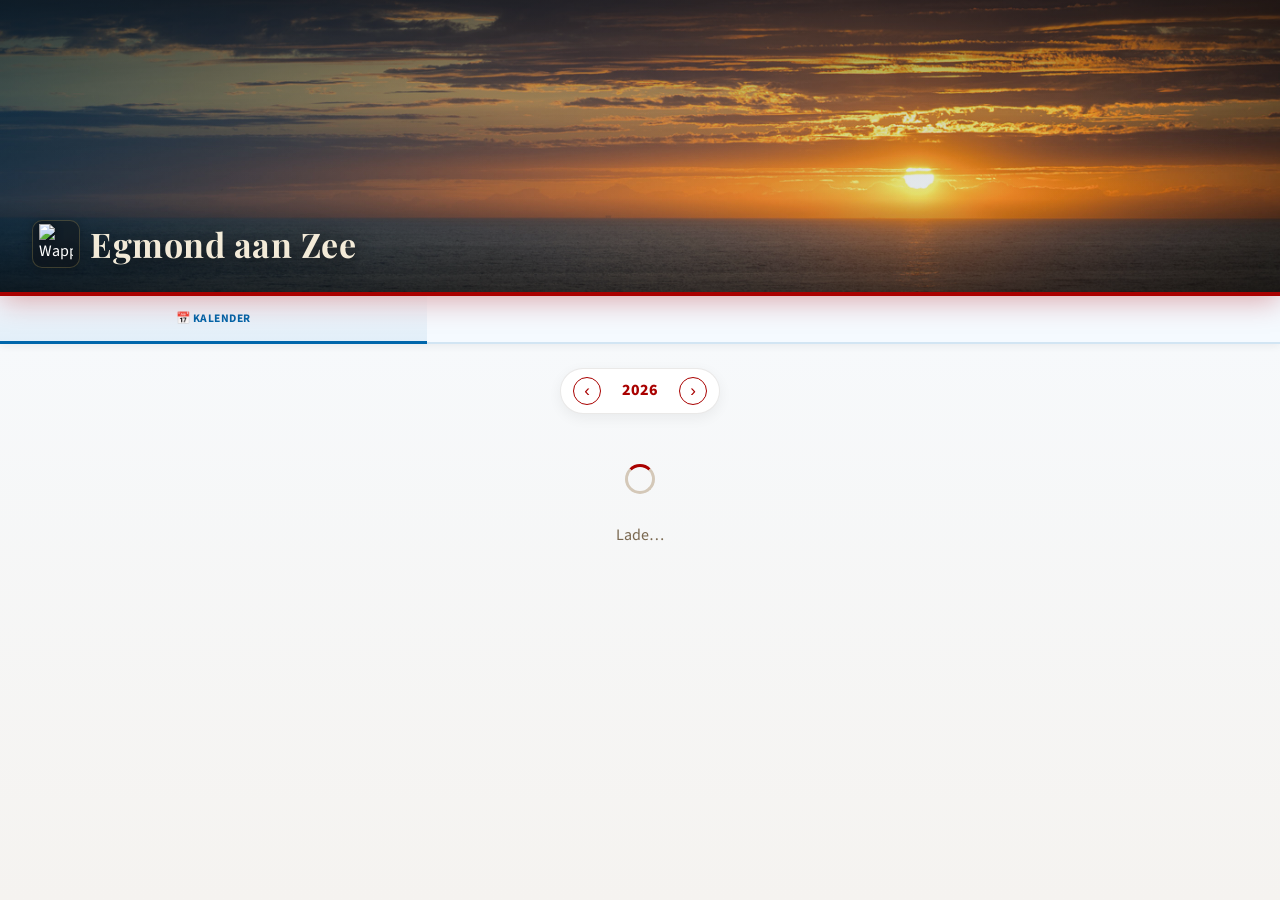
==== commit 7c060f99: "Update index.html" ====
--- a/index.html
+++ b/index.html
@@ -85,10 +85,26 @@
 .tc{display:none}.tc.on{display:block;margin:0 auto;padding-top:16px}
 
 /* ── Jahr-Nav ── */
-.year-row{display:flex;align-items:center;justify-content:center;gap:12px;margin-bottom:12px;flex-wrap:wrap}
-.year-nav{display:flex;align-items:center;justify-content:center;gap:14px;margin:0}
-.year-nav h2{font-family:'Source Sans 3',sans-serif;font-size:20px;font-weight:800;letter-spacing:-.5px;color:var(--egmond-red)}
-.yn-btn{width:30px;height:30px;border-radius:50%;border:1.5px solid var(--egmond-red);background:#fff;color:var(--egmond-red);font-size:18px;cursor:pointer;display:flex;align-items:center;justify-content:center;transition:all .15s;box-shadow:none}
+.year-row{display:flex;align-items:center;justify-content:center;gap:12px;margin:0 0 10px;flex-wrap:wrap}
+.year-strip{
+  display:flex;
+  justify-content:center;
+  margin:0 0 10px;
+}
+.year-nav{
+  display:inline-flex;
+  align-items:center;
+  justify-content:center;
+  gap:10px;
+  margin:0;
+  padding:8px 12px;
+  background:#fff;
+  border:1px solid rgba(28,20,8,.09);
+  border-radius:999px;
+  box-shadow:0 4px 14px rgba(20,12,4,.06);
+}
+.year-nav h2{font-family:'Source Sans 3',sans-serif;font-size:17px;font-weight:800;letter-spacing:-.3px;color:var(--egmond-red);min-width:54px;text-align:center}
+.yn-btn{width:28px;height:28px;border-radius:50%;border:1.5px solid var(--egmond-red);background:#fff;color:var(--egmond-red);font-size:17px;cursor:pointer;display:flex;align-items:center;justify-content:center;transition:all .15s;box-shadow:none}
 .yn-btn:hover{background:var(--egmond-red);color:#fff}.yn-btn:active{background:var(--egmond-red);color:#fff;transform:scale(.92)}
 
 /* ── Matrix ── */
@@ -377,7 +393,7 @@
   .card{margin-bottom:10px!important}
   .wrap{padding:0 10px 40px}
   .card{padding:10px;border-radius:12px}
-  .year-nav h2{font-size:18px}
+  .year-nav h2{font-size:16px}
   .btn{padding:17px;font-size:17px}
   .tab{font-size:10px;padding:12px 3px 10px;letter-spacing:.1px}
   input,textarea{font-size:16px}
@@ -754,7 +770,7 @@
   .card{padding:18px;border-radius:14px}
   .card-head,.section-head,.inq-header,.info-address-head{margin-bottom:16px;padding-bottom:10px}
   .status-box,.result,.info-item,.inq{border-radius:12px}
-  .year-nav h2{font-size:18px}
+  .year-nav h2{font-size:16px}
 }
 
 
@@ -790,8 +806,8 @@
 .meta-count{font-size:12px;opacity:.9}
 .year-row{margin-bottom:4px}
 .year-nav{gap:12px}
-.year-nav h2{font-size:18px;letter-spacing:-.3px}
-.yn-btn{width:32px;height:32px}
+.year-nav h2{font-size:16px;letter-spacing:-.2px}
+.yn-btn{width:28px;height:28px}
 .mx-outer{gap:12px}
 .mx-mo,.pk-month{
   border-radius:16px;
@@ -907,13 +923,11 @@
 <!-- TAB 0: KALENDER -->
 <div id="tab0" class="tc on">
   <div class="container">
-    <div class="card" style="padding:14px 18px">
-      <div class="year-row">
-        <div class="year-nav">
-          <button class="yn-btn" onclick="changeYear(-1)">&#8249;</button>
-          <h2 id="yearTitle">2026</h2>
-          <button class="yn-btn" onclick="changeYear(1)">&#8250;</button>
-        </div>
+    <div class="year-strip">
+      <div class="year-nav">
+        <button class="yn-btn" onclick="changeYear(-1)">&#8249;</button>
+        <h2 id="yearTitle">2026</h2>
+        <button class="yn-btn" onclick="changeYear(1)">&#8250;</button>
       </div>
     </div>
 
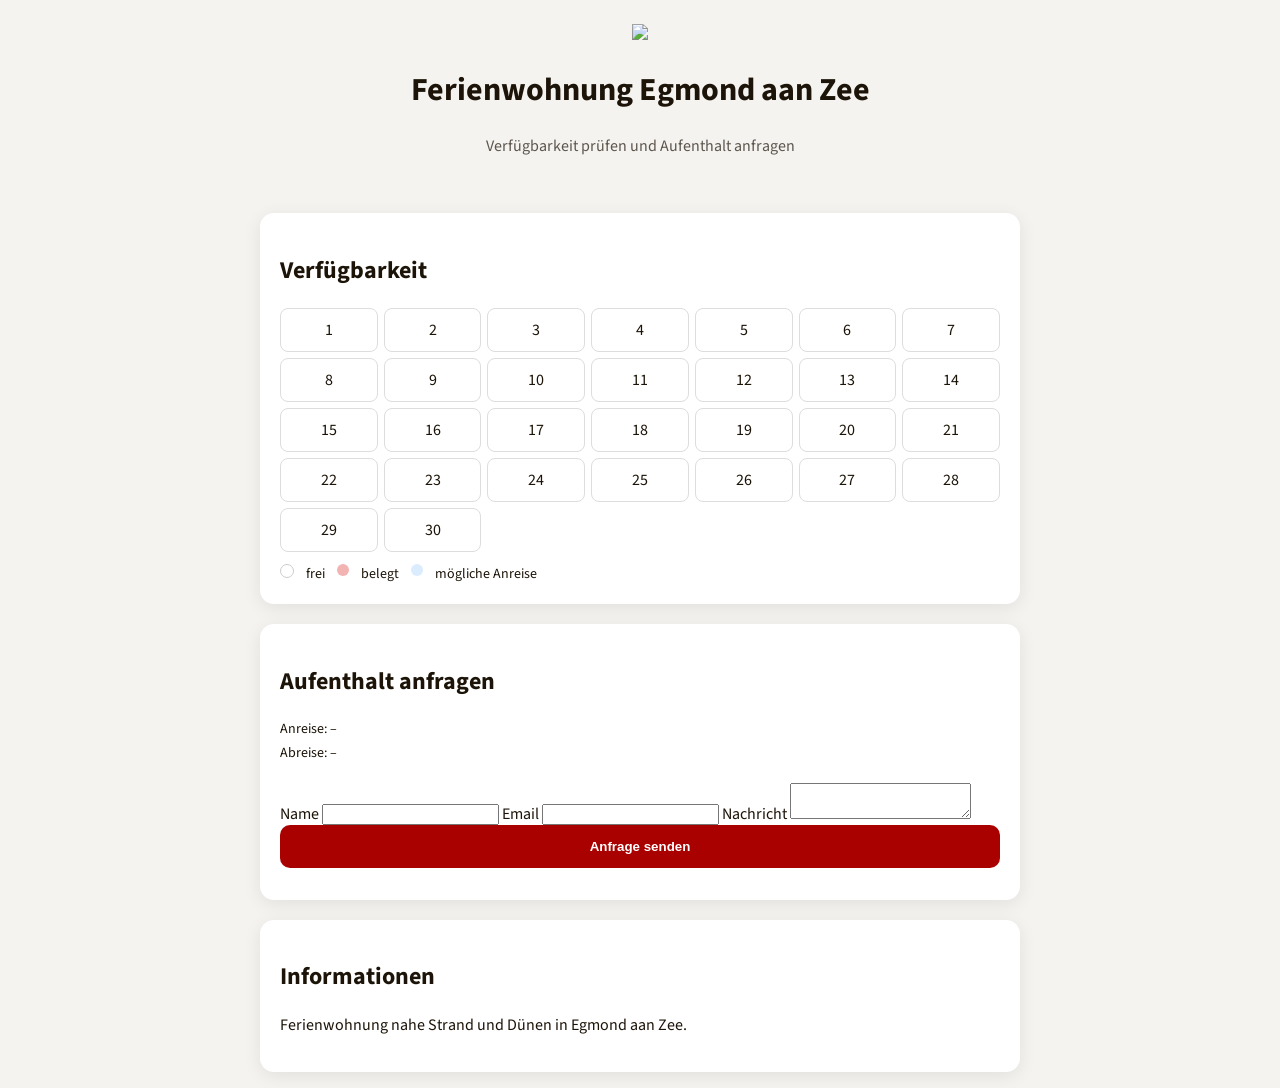
==== commit 41278014: "gesamt update new index" ====
--- a/index.html
+++ b/index.html
@@ -1,2441 +1,79 @@
+
 <!DOCTYPE html>
 <html lang="de">
 <head>
 <meta charset="UTF-8">
-<meta name="viewport" content="width=device-width, initial-scale=1.0, maximum-scale=1.0, user-scalable=no">
-<meta name="apple-mobile-web-app-capable" content="yes">
-  <meta name="mobile-web-app-capable" content="yes">
-<meta name="apple-mobile-web-app-title" content="Egmond">
-<meta name="apple-mobile-web-app-status-bar-style" content="black-translucent">
-<meta name="theme-color" content="#A90100">
-<meta name="description" content="Ferienwohnung Egmond aan Zee – Verfügbarkeit prüfen und Aufenthalt anfragen.">
-<meta property="og:title" content="Ferienwohnung Egmond aan Zee">
-<meta property="og:description" content="Verfügbarkeit prüfen und Aufenthalt anfragen – direkt im Buchungskalender.">
-<meta property="og:image" content="images/header_neu.jpg">
-<meta property="og:type" content="website">
-<title>Egmond aan Zee – Ferienwohnung</title>
-<link rel="icon" type="image/png" href="images/wappen_neu.png">
-<link rel="apple-touch-icon" href="images/wappen_neu.png">
+<meta name="viewport" content="width=device-width, initial-scale=1">
+<title>Ferienwohnung Egmond aan Zee</title>
+
 <link rel="manifest" href="manifest.json">
+<link rel="stylesheet" href="app.css">
+
 <link href="https://fonts.googleapis.com/css2?family=Playfair+Display:wght@700;900&family=Source+Sans+3:wght@400;600;700&display=swap" rel="stylesheet">
-<style>
-:root {
-  /* Egmond Wappen: Rot, Gold, Blau */
-  --egmond-red:#A90100; --egmond-gold:#FFDA4E; --egmond-blue:#0066AB;
-  --bg:#F5F3F0; --card:#FAF8F5; --border:#E0D9D0; --text:#1C1408; --muted:#7A6850;
-  --shadow-sm:0 1px 6px rgba(20,12,4,.09); --shadow:0 4px 20px rgba(20,12,4,.11);
-  --r:14px; --r-sm:9px;
-  --free:#E8E2D6; --free-t:#3A2A14;
-  --holiday:#D4F4FF; --holiday-t:#00A8D8;
-  --school:#C5DCF7; --school-t:#0052A8;
-  --content-w:720px;
-  --content-pad:14px;
-  --section-gap:12px;
-}
+</head>
 
-*{box-sizing:border-box;margin:0;padding:0;-webkit-tap-highlight-color:transparent}
-html{scroll-behavior:smooth}
-body{font-family:'Source Sans 3',-apple-system,BlinkMacSystemFont,"Segoe UI",sans-serif;background:var(--bg);color:var(--text);min-height:100vh;-webkit-font-smoothing:antialiased;background-image:repeating-linear-gradient(135deg,rgba(14,74,122,.04) 0px,rgba(14,74,122,.04) 1px,transparent 1px,transparent 18px)}
+<body>
 
-/* ── Header ── */
-.header{
-  border-bottom:4px solid var(--egmond-red);
-  color:#fff;
-  padding:0;
-  position:sticky;top:0;z-index:200;
-  box-shadow:0 4px 28px rgba(169,1,0,.35);
-  overflow:hidden;
-  min-height:320px;
-}
-.header-bg{position:absolute;inset:0;background-size:cover;background-position:64% center;transition:opacity 1.2s ease-in-out;z-index:0}
-.header-bg.active{opacity:1}.header-bg.inactive{opacity:0}
-.header::before{
-  content:'';position:absolute;inset:0;
-  background:
-    linear-gradient(to bottom, rgba(10,6,2,.5) 0%, rgba(10,6,2,.1) 35%, rgba(10,6,2,.05) 65%, rgba(10,6,2,.6) 100%),
-    linear-gradient(to right, rgba(169,1,0,.3) 0%, rgba(169,1,0,.0) 40%, rgba(0,102,171,.0) 100%);
-  z-index:1;
-}
-.header-inner{
-  position:relative;z-index:2;
-  padding:0 32px 28px;
-  display:flex;align-items:flex-end;justify-content:space-between;
-  width:100%;
-  max-width:1400px;
-  margin:0 auto;
-  min-height:320px;
-  box-sizing:border-box;
-}
-.header-left{display:flex;align-items:center;gap:10px}
-.header-icon{width:48px;height:48px;background:rgba(10,6,2,.3);border-radius:10px;display:flex;align-items:center;justify-content:center;box-shadow:0 2px 12px rgba(0,0,0,.3);border:1px solid rgba(255,220,120,.2);backdrop-filter:blur(6px);padding:4px}
-.header-icon img{width:34px;height:auto;display:block;filter:drop-shadow(0 1px 4px rgba(0,0,0,.4))}
-.header h1{font-family:'Playfair Display',serif;font-size:36px;font-weight:700;letter-spacing:.5px;line-height:1;color:rgba(255,245,225,.95);text-shadow:0 2px 20px rgba(0,0,0,.7)}
-.header p{font-size:10px;color:rgba(255,210,140,.85);margin-top:5px;letter-spacing:1.8px;font-weight:600;text-transform:uppercase;text-shadow:0 1px 8px rgba(0,0,0,.6)}
-.admin-badge{background:rgba(169,1,0,.25);border:1.5px solid rgba(169,1,0,.5);color:#FFF;font-size:11px;font-weight:700;padding:5px 12px;border-radius:20px;letter-spacing:.3px;backdrop-filter:blur(4px)}
+<header class="header">
+<img src="images/wappen_neu.png" class="logo">
+<h1>Ferienwohnung Egmond aan Zee</h1>
+<p class="subtitle">Verfügbarkeit prüfen und Aufenthalt anfragen</p>
+</header>
 
-/* ── Tabs ── */
-.tabs{display:flex;background:#F2F7FC;border-bottom:2px solid var(--border);position:sticky;top:323px;z-index:199;box-shadow:0 2px 8px rgba(26,18,8,.06)}
-.tab{flex:1;padding:13px 6px 11px;text-align:center;font-size:11px;font-weight:700;color:var(--muted);cursor:pointer;border-bottom:3px solid transparent;margin-bottom:-2px;transition:all .2s;letter-spacing:.3px;text-transform:uppercase;user-select:none}
-.tab.on{color:var(--egmond-red);border-bottom-color:var(--egmond-red);background:linear-gradient(to bottom,transparent,rgba(169,1,0,.06))}
+<main>
 
-/* ── Layout ── */
-.wrap{padding:0 20px 60px;max-width:var(--content-w);margin:0 auto}
-.card{background:var(--card);border-radius:var(--r);box-shadow:var(--shadow);padding:18px;margin-bottom:var(--section-gap);border:1px solid var(--border)}
-.card-title{font-size:10px;font-weight:700;color:var(--muted);text-transform:uppercase;letter-spacing:1.2px;margin-bottom:14px}
-.tc{display:none}.tc.on{display:block;margin:0 auto;padding-top:16px}
+<section class="card">
+<h2>Verfügbarkeit</h2>
+<div id="calendar"></div>
+<div id="nextSlot" class="next-slot"></div>
 
-/* ── Jahr-Nav ── */
-.year-row{display:flex;align-items:center;justify-content:center;gap:12px;margin:0 0 10px;flex-wrap:wrap}
-.year-strip{
-  display:flex;
-  justify-content:center;
-  margin:0 0 10px;
-}
-.year-nav{
-  display:inline-flex;
-  align-items:center;
-  justify-content:center;
-  gap:10px;
-  margin:0;
-  padding:8px 12px;
-  background:#fff;
-  border:1px solid rgba(28,20,8,.09);
-  border-radius:999px;
-  box-shadow:0 4px 14px rgba(20,12,4,.06);
-}
-.year-nav h2{font-family:'Source Sans 3',sans-serif;font-size:17px;font-weight:800;letter-spacing:-.3px;color:var(--egmond-red);min-width:54px;text-align:center}
-.yn-btn{width:28px;height:28px;border-radius:50%;border:1.5px solid var(--egmond-red);background:#fff;color:var(--egmond-red);font-size:17px;cursor:pointer;display:flex;align-items:center;justify-content:center;transition:all .15s;box-shadow:none}
-.yn-btn:hover{background:var(--egmond-red);color:#fff}.yn-btn:active{background:var(--egmond-red);color:#fff;transform:scale(.92)}
+<div class="legend">
+<span class="dot free"></span> frei
+<span class="dot booked"></span> belegt
+<span class="dot arrival"></span> mögliche Anreise
+</div>
+</section>
 
-/* ── Matrix ── */
-.mx-outer{display:grid;grid-template-columns:repeat(2,1fr);gap:10px}
-.mx-mo{background:#fff;border-radius:var(--r-sm);box-shadow:var(--shadow-sm);padding:9px 10px;border:1px solid var(--border)}
-.mx-ttl{display:flex;justify-content:space-between;align-items:baseline;margin-bottom:5px;font-size:10px;font-weight:800;letter-spacing:.8px;text-transform:uppercase;color:var(--egmond-red);border-bottom:1.5px solid rgba(169,1,0,.2);padding-bottom:3px}
-.mx-grid{display:grid;grid-template-columns:repeat(7,1fr);gap:1px}
-.mx-h{text-align:center;font-size:7px;color:var(--muted);font-weight:700;padding:1px 0}
-.is-admin .mx-d{font-size:11px;min-height:32px}
-.is-admin .mx-name{font-size:7px}
-@media(max-width:480px){.is-admin .mx-outer{grid-template-columns:1fr}}
-.mx-d{aspect-ratio:1;display:flex;flex-direction:column;align-items:center;justify-content:center;border-radius:3px;font-size:9px;font-weight:600;cursor:default;position:relative;overflow:hidden;color:var(--text)}
-.mx-name{font-size:6px;font-weight:600;opacity:.85;line-height:1.1;text-align:center;max-width:100%;overflow:hidden;text-overflow:ellipsis;white-space:nowrap;padding:0 1px}
-.mx-d.click{cursor:pointer;transition:all .1s}.mx-d.click:hover{opacity:.8}.mx-d.click:active{transform:scale(.78)}
-.mx-em{aspect-ratio:1}
-.mx-free{background:var(--free);color:var(--free-t)}
-.mx-booked{background:var(--egmond-red);color:#fff}
-.mx-booked-arr{background:linear-gradient(to bottom right,var(--free) 50%,var(--egmond-red) 50%);color:var(--free-t)}
-.mx-booked-dep{background:linear-gradient(to bottom right,var(--egmond-red) 50%,var(--free) 50%);color:#fff}
-.mx-changeover{background:linear-gradient(to bottom right,var(--egmond-red) calc(50% - .5px),#fff calc(50% - .5px),#fff calc(50% + .5px),var(--egmond-red) calc(50% + .5px));color:#fff}
-.mx-holiday{background:var(--holiday);color:var(--holiday-t)}
-.mx-bridge{background:var(--holiday);color:var(--holiday-t)}
-.mx-school{background:var(--school);color:var(--school-t)}
-.mx-today{outline:2px solid var(--egmond-gold)!important;outline-offset:-1px;font-weight:900}
-.mx-sf,.mx-st{background:var(--egmond-gold)!important;color:#fff!important;border-radius:6px;box-shadow:inset 0 0 0 2px rgba(138,96,0,.55),0 0 0 2px rgba(255,218,78,.22)}
-.mx-sr{background:#FFF1B8!important;color:#6B4B00!important;border-radius:6px;box-shadow:inset 0 0 0 1px rgba(138,96,0,.18)}
-.mx-sf span,.mx-st span{font-weight:900}
-.mx-sr span{font-weight:800}
-@media(max-width:480px){.mx-outer{grid-template-columns:1fr}}
+<section class="card">
+<h2>Aufenthalt anfragen</h2>
 
-/* ── Ladeanimation ── */
-.loading{text-align:center;padding:40px 0;color:var(--muted)}
-.spin{display:inline-block;width:30px;height:30px;border:3px solid #D4C8B8;border-top-color:var(--egmond-red);border-radius:50%;animation:spin .7s linear infinite}
-@keyframes spin{to{transform:rotate(360deg)}}
-
-/* ── Status-Buttons ── */
-.st-row{display:grid;grid-template-columns:1fr 1fr;gap:10px}
-.st-btn{padding:14px;border:1.5px solid var(--border);border-radius:12px;cursor:pointer;font-size:14px;font-weight:800;background:#fff;color:var(--muted);text-align:center;box-shadow:var(--shadow-sm);transition:transform .15s ease, box-shadow .2s ease, border-color .2s ease, background-color .2s ease, color .2s ease}
-.st-btn:active{transform:scale(.97)}
-.st-btn.af{background:#EEF4FB;color:var(--egmond-blue);border-color:var(--egmond-blue);box-shadow:0 4px 14px rgba(27,94,140,.14)}
-.st-btn.ab{background:#FDF0EE;color:var(--egmond-red);border-color:var(--egmond-red);box-shadow:0 4px 14px rgba(200,40,30,.14)}
-
-/* ── Inputs ── */
-.field{margin-bottom:12px}
-.field-lbl{font-size:10px;font-weight:700;color:var(--muted);margin-bottom:6px;display:block;letter-spacing:.8px;text-transform:uppercase}
-input,textarea{width:100%;padding:14px 16px;border:2px solid var(--border);border-radius:var(--r-sm);font-size:15px;color:var(--text);background:#fff;outline:none;font-family:inherit;-webkit-appearance:none;transition:border-color .2s,box-shadow .2s}
-input:focus,textarea:focus{border-color:var(--egmond-gold);background:#fff;box-shadow:0 0 0 3px rgba(212,150,10,.12)}
-textarea{resize:vertical;min-height:80px;line-height:1.5}
-
-/* ── Buttons ── */
-.btn,.pub-btn,.pk-btn,.inq-btn,.btn-reload,.share-btn,.print-btn,.pwa-banner-btn,.pwa-banner-close,.pk-modal-close{
-  transition:transform .15s ease, box-shadow .2s ease, border-color .2s ease, background-color .2s ease, color .2s ease, opacity .2s ease;
-}
-.btn{
-  width:100%;padding:15px 16px;border:1.5px solid transparent;border-radius:12px;font-size:15px;font-weight:800;cursor:pointer;
-  letter-spacing:.1px;background:#fff;color:var(--text);box-shadow:var(--shadow-sm)
-}
-.btn:active,.pub-btn:active,.pk-btn:active,.inq-btn:active,.btn-reload:active,.share-btn:active,.print-btn:active,.pwa-banner-btn:active,.pwa-banner-close:active,.pk-modal-close:active{transform:scale(.98)}
-.btn:disabled,.pub-btn:disabled,.pk-btn:disabled{opacity:.5;cursor:not-allowed;transform:none;box-shadow:none}
-.btn-green,.btn.primary,.pub-btn.primary,.pk-btn,.pwa-banner-btn{
-  background:linear-gradient(135deg,var(--egmond-red),#B84A04);color:#fff;border-color:transparent;box-shadow:0 6px 18px rgba(169,1,0,.24)
-}
-.btn.light,.btn-secondary,.btn-red,.inq-btn.seen,.btn-reload,.print-btn{
-  background:#fff;color:var(--text);border-color:var(--border);box-shadow:none
-}
-.btn.light:hover,.btn-secondary:hover,.btn-reload:hover,.print-btn:hover{border-color:var(--egmond-red);color:var(--egmond-red)}
-.btn-red,.inq-btn.dec{color:var(--egmond-red);border-color:#EEBAB5;background:#FDF0EE}
-.btn-red{margin-top:10px}
-
-@media(min-width:481px){
-  .print-btn{display:block!important}
-}
-.print-btn{flex-shrink:0;background:#fff;border:1.5px solid var(--egmond-red);color:var(--egmond-red);border-radius:8px;padding:5px 12px;font-size:12px;font-weight:700;cursor:pointer;white-space:nowrap;display:none}
-.print-btn:hover{background:var(--egmond-red);color:#fff}
-.mx-h.we{opacity:.45}
-input[readonly]{background:var(--bg);cursor:default}
-.back-link{margin-top:8px;background:none;border:none;color:var(--muted);font-size:13px;cursor:pointer;padding:4px 0}
-.back-link:hover{text-decoration:underline}
-.pk-nights{text-align:center;font-size:17px;font-weight:800;color:var(--egmond-blue);margin-bottom:14px;min-height:24px;letter-spacing:.2px}
-.pk-modal-status{text-align:center;font-size:14px;font-weight:700;color:var(--egmond-red);margin-bottom:16px}
-.hint-text{font-size:12px;color:#3A2810;line-height:1.7}
-.br-mobile{display:none}
-@media(max-width:480px){.br-mobile{display:block}}
-.spin-sm{display:inline-block;width:15px;height:15px;border:2px solid rgba(255,255,255,.4);border-top-color:#fff;border-radius:50%;animation:spin .7s linear infinite;vertical-align:middle;margin-right:6px}
-
-/* ── Public Funnel (Matrix-first) ── */
-.pub-funnel{
-  position:fixed;
-  left:50%;
-  transform:translateX(-50%);
-  bottom:0;
-  width:100%;
-  z-index:120;
-  padding:12px;
-  display:block;
-  pointer-events:none; /* only the card should be clickable */
-}
-.pub-funnel-card{
-  margin:0 auto;
-  pointer-events:auto;
-  width:min(620px, calc(100% - 24px));
-  background:#fff;
-  border:1px solid var(--border);
-  border-radius:18px;
-  box-shadow:0 10px 32px rgba(20,12,4,.16);
-  padding:14px 14px 12px;
-}
-.pub-funnel-card:before{
-  content:"";
-  display:block;
-  width:44px;
-  height:4px;
-  border-radius:999px;
-  background:rgba(0,0,0,.12);
-  margin:0 auto 10px;
-}
-.pub-funnel-top{display:flex;align-items:flex-start;justify-content:space-between;gap:10px;margin-bottom:10px}
-.pub-step{font-size:10px;font-weight:800;color:var(--muted);text-transform:uppercase;letter-spacing:.8px}
-.pub-summary{font-size:15px;font-weight:900;color:var(--text);line-height:1.15}
-.pub-summary small{display:block;margin-top:4px;font-size:12px;font-weight:650;color:var(--muted);line-height:1.35}
-.pub-actions{display:flex;gap:10px;align-items:center;margin-top:10px}
-.pub-btn{
-  flex:1;
-  padding:12px 14px;
-  border-radius:12px;
-  border:2px solid var(--border);
-  background:#fff;
-  color:var(--text);
-  font-weight:800;
-  cursor:pointer;
-}
-.pub-btn.primary{
-  border:none;
-  color:#fff;
-  background:linear-gradient(135deg,var(--egmond-red),#B84A04);
-  box-shadow:0 6px 16px rgba(169,1,0,.22);
-}
-.pub-btn:disabled{opacity:.45;cursor:not-allowed}
-.pub-btn:active{transform:scale(.98)}
-.pub-funnel-legend{margin-top:10px}
-
-/* ── Legend ── */
-.legend-bar{
-  display:flex;
-  gap:8px;
-  flex-wrap:wrap;
-  align-items:center;
-  justify-content:flex-start;
-  overflow:visible;
-  font-size:10px;
-  font-weight:700;
-}
-#legendBar{
-  display:flex;
-  align-items:center;
-  justify-content:flex-end;
-  gap:8px;
-  flex:1;
-  min-width:260px;
-}
-.legend-chip{
-  padding:5px 10px;
-  border-radius:999px;
-  white-space:nowrap;
-  font-size:11px;
-  line-height:1;
-  border:1px solid transparent;
-}
-.legend-chip.booked{background:var(--egmond-red);color:#fff;border-color:var(--egmond-red)}
-.legend-chip.holiday{background:var(--holiday);color:var(--holiday-t);border-color:var(--holiday-t)}
-.legend-chip.school{background:var(--school);color:var(--school-t);border-color:var(--school-t)}
-.pub-legend{margin:2px 0 10px}
-#pubFunnel .legend-bar,
-#pubFunnel .pub-legend{justify-content:flex-start!important;text-align:left}
-
-/* Make it feel identical on desktop/mobile, only spacing changes */
-@media(min-width:900px){
-  .pub-funnel{padding:16px}
-  .pub-funnel-card{padding:16px 16px 14px}
-}
-@media(max-width:520px){
-  .legend-bar{flex-wrap:wrap;overflow-x:hidden}
-  .legend-chip{padding:4px 8px}
-  #legendBar{justify-content:flex-start;min-width:0;width:100%}
-}
-/* ── Shared component system ── */
-.card-head,.section-head,.inq-header,.info-address-head{
-  display:flex;align-items:center;justify-content:space-between;gap:12px
-}
-.card-head{margin-bottom:14px}
-.card-title{font-size:10px;font-weight:800;color:var(--muted);text-transform:uppercase;letter-spacing:1.2px;margin:0}
-.meta-count{font-size:11px;color:var(--muted);font-weight:600;text-transform:none;letter-spacing:0}
-.status-box,.result{
-  border-radius:12px;padding:12px 14px;border:1.5px solid var(--border);box-shadow:var(--shadow-sm)
-}
-.status-box{background:#F8FAFC}
-.result{margin-bottom:14px;font-size:14px;font-weight:700;display:none;background:#fff}
-.result.ok{background:#F0FAF0;color:#2A7A2A;border-color:#B0DDB0;display:block;padding:24px 16px;font-size:17px;text-align:center}
-.result.err{background:#FDF0EE;color:var(--egmond-red);border-color:#EEBAB5;display:block}
-
-/* ── Anfragen ── */
-.inq-header{padding:12px 18px}
-.inq{padding:16px;border-radius:12px;background:#fff;border:1.5px solid var(--border);margin-bottom:10px;transition:box-shadow .2s, border-color .2s}
-.inq.new{border-color:var(--egmond-gold);background:#FFFCF5;box-shadow:0 2px 12px rgba(212,150,10,.15)}
-.inq-top{display:flex;justify-content:space-between;align-items:flex-start;margin-bottom:6px}
-.inq-name{font-weight:800;font-size:15px;color:var(--text)}
-.inq-ts{font-size:11px;color:var(--muted)}
-.inq-period{font-size:13px;font-weight:700;color:var(--egmond-red);margin-bottom:4px}
-.inq-mail{font-size:12px;color:var(--muted);margin-bottom:4px}
-.inq-msg{font-size:13px;color:var(--egmond-blue);line-height:1.5;background:#F0F5FA;padding:10px 12px;border-radius:10px;margin-top:8px;border:1px solid rgba(0,102,171,.08)}
-.badge{font-size:10px;font-weight:800;padding:3px 10px;border-radius:20px;background:var(--egmond-red);color:#fff;letter-spacing:.3px}
-.inq-btns{display:flex;gap:8px;margin-top:12px}
-.inq-btn{flex:1;padding:10px 8px;border-radius:10px;border:1.5px solid transparent;font-size:12px;font-weight:700;cursor:pointer}
-.inq-btn.acc{background:#F0FAF0;color:#2A7A2A;border-color:#B0DDB0}
-.inq-btn.dec{background:#FDF0EE;color:var(--egmond-red);border-color:#EEBAB5}
-.inq-btn.seen{background:#F5F5F5;color:var(--muted);border-color:var(--border)}
-
-/* ── Info-Tab ── */
-.info-list{display:flex;flex-direction:column;gap:8px}
-.info-item{display:flex;gap:12px;align-items:flex-start;padding:12px 14px;background:var(--bg);border-radius:12px;border:1px solid var(--border);box-shadow:0 1px 0 rgba(255,255,255,.5) inset}
-.info-item.stack{flex-direction:column}
-.info-icon{font-size:16px;flex-shrink:0}
-.info-icon-lg{font-size:20px;flex-shrink:0}
-.info-text{font-size:13px;color:var(--text);line-height:1.6}
-.info-section-title{font-size:11px;font-weight:800;color:var(--muted);text-transform:uppercase;letter-spacing:.8px;margin-bottom:8px}
-.info-address{font-size:15px;font-weight:800;color:var(--egmond-red);margin-bottom:2px}
-.info-address-sub{font-size:14px;color:var(--muted);margin-bottom:10px}
-.info-map-link{display:inline-flex;align-items:center;gap:6px;margin-bottom:14px;padding:10px 13px;background:var(--egmond-blue);color:#fff;border-radius:10px;font-size:12px;font-weight:700;text-decoration:none;letter-spacing:.2px;box-shadow:0 6px 16px rgba(0,102,171,.18)}
-.info-grid{display:grid;grid-template-columns:1fr 1fr;gap:10px;margin-bottom:14px}
-.info-checklist{font-size:12px;color:var(--text);line-height:1.9;list-style:none;padding:0;margin:0}
-.info-note{color:var(--muted)}
-.gallery-grid{display:grid;grid-template-columns:repeat(3,1fr);gap:6px}
-.gallery-grid .gp{aspect-ratio:1;border-radius:10px;overflow:hidden;cursor:pointer;background-size:cover;background-position:center;transition:transform .15s ease,box-shadow .15s ease;box-shadow:0 1px 4px rgba(0,0,0,.1)}
-.gallery-grid .gp:hover{transform:scale(1.03);box-shadow:0 4px 16px rgba(0,0,0,.2)}
-
-/* ── PWA Install Banner ── */
-.pwa-banner{position:fixed;bottom:0;left:0;right:0;background:#fff;padding:16px 20px;box-shadow:0 -4px 24px rgba(0,0,0,.15);z-index:500;display:flex;align-items:center;gap:14px;animation:slideUp .3s ease;border-top:3px solid var(--egmond-red)}
-.pwa-banner-icon{font-size:28px;flex-shrink:0}
-.pwa-banner-text{flex:1;font-size:13px;color:var(--text);line-height:1.5}
-.pwa-banner-text strong{display:block;font-size:15px;margin-bottom:2px}
-.pwa-banner-btn{padding:10px 18px;background:var(--egmond-red);color:#fff;border:none;border-radius:8px;font-size:13px;font-weight:700;cursor:pointer;white-space:nowrap}
-.pwa-banner-close{background:none;border:none;color:var(--muted);font-size:20px;cursor:pointer;padding:4px;flex-shrink:0}
-
-/* ── Buchungsliste ── */
-.bl-item{display:flex;justify-content:space-between;align-items:center;padding:10px 0;border-bottom:1px solid var(--border)}
-.bl-item:last-child{border-bottom:none}
-.bl-name{font-weight:800;font-size:14px;color:var(--text)}
-.bl-dates{font-size:12px;color:var(--egmond-red);font-weight:700}
-.bl-nights{font-size:11px;color:var(--muted);font-weight:600;margin-left:8px}
-.bl-empty{text-align:center;color:var(--muted);padding:20px 0;font-size:13px;font-style:italic}
-
-/* ── Lightbox ── */
-.lightbox{display:none;position:fixed;inset:0;background:rgba(0,0,0,.92);z-index:9999;align-items:center;justify-content:center;flex-direction:column;opacity:0;transition:opacity .25s ease}
-.lightbox.open{opacity:1}
-.lightbox-wrap{position:relative;width:100%;max-width:560px;padding:0 16px;box-sizing:border-box}
-.lightbox-img{width:100%;aspect-ratio:4/3;border-radius:12px;background:#1a1a1a;background-size:cover;background-position:center;overflow:hidden;transition:background-image .3s ease;box-shadow:0 8px 40px rgba(0,0,0,.5)}
-.lightbox-caption{text-align:center;color:#fff;font-size:13px;margin-top:12px;opacity:.6;letter-spacing:.2px}
-.lightbox-nav{position:absolute;top:50%;transform:translateY(-50%);background:rgba(255,255,255,.12);border:1.5px solid rgba(255,255,255,.2);color:#fff;font-size:22px;width:44px;height:44px;border-radius:50%;cursor:pointer;transition:background .2s,transform .2s;backdrop-filter:blur(4px)}
-.lightbox-nav:hover{background:rgba(255,255,255,.25)}
-.lightbox-nav:active{transform:translateY(-50%) scale(.9)}
-.lightbox-nav.prev{left:4px}
-.lightbox-nav.next{right:4px}
-.lightbox-hint{color:rgba(255,255,255,.35);font-size:12px;margin-top:20px}
-
-/* ── Toast ── */
-.toast{position:fixed;bottom:28px;left:50%;transform:translateX(-50%) translateY(80px);background:var(--egmond-red);color:#fff;padding:12px 24px;border-radius:24px;font-size:13px;font-weight:700;box-shadow:0 6px 24px rgba(232,101,10,.4);transition:transform .35s cubic-bezier(.34,1.56,.64,1);z-index:10000;white-space:nowrap;pointer-events:none;letter-spacing:.2px}
-.toast.show{transform:translateX(-50%) translateY(0)}
-
-.empty{text-align:center;color:var(--muted);padding:36px 0;font-size:14px;font-style:italic}
-
-/* ── Mobile optimierungen ── */
-@media(max-width:480px){
-  .header{min-height:120px!important}
-  .header.collapsed{min-height:54px!important;box-shadow:0 2px 12px rgba(169,1,0,.25)}
-  .header.collapsed .header-inner{min-height:54px!important;padding-bottom:8px!important}
-  .header.collapsed .header-icon{width:26px!important;height:26px!important;padding:2px!important}
-  .header.collapsed .header-icon img{width:22px!important}
-  .header.collapsed h1{font-size:16px!important}
-  .header-inner{padding:0 16px 16px!important;min-height:120px!important;align-items:flex-end!important}
-  .header h1{font-size:19px!important}
-  .header p{font-size:9px!important;letter-spacing:1.2px!important}
-  .header-icon{width:34px!important;height:34px!important;font-size:18px!important}
-  .tabs{top:123px!important}
-  .header.collapsed~.tabs{top:57px!important}
-  .tc.on{padding-top:12px}
-  .card{margin-bottom:10px!important}
-  .wrap{padding:0 10px 40px}
-  .card{padding:10px;border-radius:12px}
-  .year-nav h2{font-size:16px}
-  .btn{padding:17px;font-size:17px}
-  .tab{font-size:10px;padding:12px 3px 10px;letter-spacing:.1px}
-  input,textarea{font-size:16px}
-  .mx-mo{padding:5px 6px}
-  .mx-outer{gap:6px}
-  .mx-ttl{font-size:10px;margin-bottom:3px}
-  .mx-h{font-size:7px}
-  .mx-grid{gap:1px}
-  .mx-d{font-size:9px;border-radius:2px}
-  .mx-name{font-size:7px}
-}
-@media(hover:none){
-  /* Touch-Geräte: größere Tipp-Ziele */
-  .yn-btn{width:36px;height:36px}
-}
-
-@media print {
-  @page { size: A4 landscape; margin: 4mm; }
-  body > *:not(#printArea) { display: none !important; }
-  #printArea { display: block !important; }
-}
-
-#printArea {
-  display: none;
-  font-family: Arial, sans-serif;
-  color: #000;
-  background: #fff;
-  width: 100%;
-}
-
-.pr-header {
-  display: flex;
-  justify-content: space-between;
-  font-size: 14pt;
-  font-weight: 900;
-  border-bottom: 2pt solid #000;
-  padding-bottom: 3pt;
-  margin-bottom: 6pt;
-}
-
-.pr-grid {
-  display: grid;
-  grid-template-columns: repeat(4, 1fr);
-  gap: 4pt;
-  width: 100%;
-}
-
-.pr-mo {
-  border: 1pt solid #000;
-  padding: 3pt 4pt;
-  page-break-inside: avoid;
-}
-
-.pr-mo-title {
-  font-size: 9pt;
-  font-weight: 900;
-  text-transform: uppercase;
-  border-bottom: 1pt solid #000;
-  margin-bottom: 2pt;
-  padding-bottom: 2pt;
-  letter-spacing: .5pt;
-}
-
-.pr-days {
-  display: grid;
-  grid-template-columns: repeat(7, 1fr);
-}
-
-.pr-h {
-  font-size: 6.5pt;
-  text-align: center;
-  color: #333;
-  font-weight: 900;
-  padding-bottom: 1pt;
-}
-
-.pr-d {
-  font-size: 8.5pt;
-  font-weight: 700;
-  text-align: center;
-  padding: 2pt 0;
-  line-height: 1.2;
-  min-height: 10pt;
-}
-
-.pr-booked {
-  background: #bbb !important;
-  -webkit-print-color-adjust: exact;
-  print-color-adjust: exact;
-  font-weight: 900;
-  border-radius: 1pt;
-}
-.pr-booked-arr {
-  background: linear-gradient(to bottom right, transparent 50%, #bbb 50%) !important;
-  -webkit-print-color-adjust: exact;
-  print-color-adjust: exact;
-}
-.pr-booked-dep {
-  background: linear-gradient(to bottom right, #bbb 50%, transparent 50%) !important;
-  -webkit-print-color-adjust: exact;
-  print-color-adjust: exact;
-}
-.pr-changeover {
-  background: linear-gradient(to bottom right, #bbb calc(50% - .5pt), #fff calc(50% - .5pt), #fff calc(50% + .5pt), #bbb calc(50% + .5pt)) !important;
-  -webkit-print-color-adjust: exact;
-  print-color-adjust: exact;
-}
-
-.pr-name {
-  font-size: 5pt;
-  display: block;
-  overflow: hidden;
-  white-space: nowrap;
-  text-overflow: ellipsis;
-  font-style: italic;
-  line-height: 1;
-}
-
-.pr-holiday { font-style: italic; font-weight: 800; }
-.pr-school  { color: #999; }
-.pr-weekend { color: #bbb; }
-.pr-today   { text-decoration: underline; font-weight: 900; }
-
-.pr-legend {
-  margin-top: 4pt;
-  display: flex;
-  gap: 12pt;
-  font-size: 6pt;
-  color: #555;
-  border-top: 0.5pt solid #ccc;
-  padding-top: 2pt;
-}
-
-/* ── Public Booking Picker ── */
-.pk-wrap{background:#fff;border-radius:var(--r);box-shadow:var(--shadow);overflow:hidden;margin-bottom:14px;border:1px solid var(--border)}
-.pk-months{display:grid;grid-template-columns:repeat(2,minmax(0,1fr));gap:14px;align-items:start}
-@media(max-width:480px){.pk-months{display:grid;grid-template-columns:repeat(2,minmax(0,1fr));gap:14px;align-items:start}}
-.pk-month{padding:16px}
-.pk-month+.pk-month{border-left:1px solid var(--border)}
-@media(max-width:480px){.pk-month+.pk-month{border-left:none;border-top:1px solid var(--border)}}
-.pk-nav{display:flex;align-items:center;justify-content:center;gap:16px;margin-bottom:10px}
-.pk-nav-btn{width:28px;height:28px;border-radius:50%;border:1.5px solid var(--egmond-red);background:#fff;color:var(--egmond-red);font-size:16px;cursor:pointer;display:flex;align-items:center;justify-content:center;transition:all .15s}
-.pk-nav-btn:hover{background:var(--egmond-red);color:#fff}
-.pk-nav-btn:disabled{opacity:.2;cursor:default}
-.pk-month-title{font-family:'Source Sans 3',sans-serif;font-size:15px;font-weight:800;text-align:center;flex:1;color:var(--egmond-red);letter-spacing:-.3px}
-.pk-grid{display:grid;grid-template-columns:repeat(7,1fr);gap:2px}
-.pk-h{text-align:center;font-size:10px;color:var(--muted);font-weight:700;padding:4px 0;text-transform:uppercase;letter-spacing:.3px}
-.pk-d{aspect-ratio:1;display:flex;align-items:center;justify-content:center;font-size:13px;font-weight:600;border-radius:50%;cursor:pointer;transition:all .15s;user-select:none;color:var(--text)}
-.pk-d:hover:not(.pk-booked):not(.pk-changeover):not(.pk-past):not(.pk-em){background:rgba(212,150,10,.15);color:var(--egmond-gold)}
-.pk-em{aspect-ratio:1}
-.pk-free{color:var(--free-t);background:var(--free);border-radius:4px}
-.pk-booked{background:var(--egmond-red);color:#fff;cursor:default;border-radius:4px}
-.pk-booked-arr{background:linear-gradient(to bottom right,var(--free) 50%,var(--egmond-red) 50%);color:var(--free-t);border-radius:4px}
-.pk-booked-dep{background:linear-gradient(to bottom right,var(--egmond-red) 50%,var(--free) 50%);color:#fff;border-radius:4px}
-.pk-changeover{background:linear-gradient(to bottom right,var(--egmond-red) calc(50% - .5px),#fff calc(50% - .5px),#fff calc(50% + .5px),var(--egmond-red) calc(50% + .5px));color:#fff;cursor:default;border-radius:4px}
-.pk-past{color:#C8C0B8;cursor:default;background:transparent}
-.pk-today{font-weight:900;outline:2px solid var(--egmond-gold);outline-offset:-2px;border-radius:50%}
-.pk-holiday{background:var(--holiday);color:var(--holiday-t);border-radius:4px}
-.pk-school{background:var(--school);color:var(--school-t);border-radius:4px}
-.pk-bridge{background:var(--holiday);color:var(--holiday-t);border-radius:4px}
-.pk-sf{background:var(--egmond-gold)!important;color:#fff!important;border-radius:50%}
-.pk-st{background:var(--egmond-gold)!important;color:#fff!important;border-radius:50%}
-.pk-sr{background:rgba(212,150,10,.1);color:var(--text);border-radius:0}
-.pk-chips{display:grid;grid-template-columns:1fr 1fr;gap:10px;padding:0 16px 16px}
-.pk-chip{background:var(--bg);border:2px solid var(--border);border-radius:10px;padding:12px;text-align:center;transition:all .2s}
-.pk-chip.sel{border-color:var(--egmond-gold);background:#FFFBF0}
-.pk-chip-lbl{font-size:9px;font-weight:700;color:var(--muted);text-transform:uppercase;letter-spacing:1px}
-.pk-chip-val{font-size:15px;font-weight:800;margin-top:3px;color:var(--egmond-gold)}
-.pk-hint{text-align:center;font-size:12px;color:var(--muted);padding:0 16px 12px;font-style:italic}
-.pk-btn{margin:0 16px 16px;width:calc(100% - 32px);padding:15px;background:linear-gradient(135deg,var(--egmond-blue),#004A7A);color:#fff;border:none;border-radius:10px;font-size:15px;font-weight:700;cursor:pointer;box-shadow:0 4px 18px rgba(0,102,171,.25);letter-spacing:.2px;transition:all .15s}
-.pk-btn:hover:not(:disabled){transform:translateY(-1px);box-shadow:0 6px 22px rgba(0,102,171,.35)}
-.pk-btn:disabled{opacity:.35;cursor:default}
-
-/* ── Modal Popover ── */
-.pk-modal-overlay{display:none;position:fixed;inset:0;background:rgba(0,0,0,.2);z-index:900;backdrop-filter:blur(1px)}
-.pk-modal-overlay.open{display:flex;align-items:flex-end}
-.pk-modal{background:#fff;border-radius:24px 24px 0 0;width:100%;max-height:85vh;overflow-y:auto;padding:20px;box-shadow:0 -8px 32px rgba(0,0,0,.15);animation:slideUp .3s ease}
-@keyframes slideUp{from{transform:translateY(100%)}to{transform:translateY(0)}}
-.pk-modal-close{position:absolute;top:12px;right:12px;width:36px;height:36px;background:rgba(0,0,0,.08);border:none;border-radius:50%;cursor:pointer;font-size:20px;transition:all .2s}
-.pk-modal-close:hover{background:rgba(0,0,0,.15)}
-@media(min-width:481px){.pk-modal-overlay{align-items:flex-start;justify-content:center;padding-top:80px;background:rgba(0,0,0,.35)}.pk-modal{border-radius:24px;max-height:85vh;max-width:700px;width:100%;padding:32px}}
-
-/* ── Buttons für Compact-Picker ── */
-.pk-date-buttons{display:grid;grid-template-columns:1fr 1fr;gap:12px;margin-bottom:16px}
-.pk-date-btn{padding:12px;border:2px solid var(--border);border-radius:12px;background:#fff;cursor:pointer;text-align:center;transition:all .2s;font-family:inherit}
-.pk-date-btn:active{transform:scale(.97)}
-.pk-date-btn.active{border-color:var(--egmond-blue);background:#EEF4FB}
-.pk-date-btn-lbl{font-size:9px;font-weight:700;color:var(--muted);text-transform:uppercase;letter-spacing:.6px;display:block;margin-bottom:4px}
-.pk-date-btn-val{font-size:14px;font-weight:800;color:var(--text)}
-.pk-date-btn.active .pk-date-btn-val{color:var(--egmond-blue)}
-
-/* Info: Share button aligned with address line */
-.info-address-row{display:flex;align-items:center;justify-content:space-between;gap:12px;margin-bottom:2px}
-.share-btn{
-  display:inline-flex;
-  align-items:center;
-  justify-content:center;
-  width:42px;
-  height:42px;
-  border-radius:12px;
-  border:1.5px solid var(--border);
-  background:#fff;
-  color:var(--egmond-red);
-  cursor:pointer;
-  box-shadow:var(--shadow-sm);
-}
-.share-btn:active{transform:scale(.97)}
-
-/* ── Unified layout system ── */
-main.content{width:100%}
-.tc,.tc.on{width:100%}
-.tc.on{display:block;margin:0 auto;padding-top:16px}
-.tc > .container{width:100%;display:flex;flex-direction:column;gap:0}
-
-#tab0,#tab2,#tab3,#tab4,#tab5{max-width:100%;margin:0 auto}
-#tab0 .card,
-#tab2 .card,
-#tab3 .card,
-#tab5 .card,
-#tab2 .pk-wrap,
-#tab2 .pk-chips,
-#tab2 .pk-hint,
-#tab2 #bookResult,
-#tab2 #bookBtn,
-#tab2 #delBtn,
-#tab3 #inqList,
-#tab0 #bookingList,
-#tab0 #matrixWrap{
-  width:100%;
-  max-width:var(--content-w);
-  margin-left:auto;
-  margin-right:auto;
-}
-#tab0 .card:first-child,
-#tab5 .card:first-child{margin-top:0}
-
-#tab5{padding-top:10px}
-#tab5 .info-grid,
-#tab5 .info-list{max-width:var(--content-w);margin:0 auto}
-#tab5 .info-grid{grid-template-columns:repeat(2,minmax(0,1fr));align-items:stretch}
-#tab5 .info-item{min-height:100%}
-
-#pkForm{width:100%;max-width:var(--content-w);margin:0 auto}
-#pkForm .card{width:100%}
-
-#tab2 .pk-wrap{max-width:var(--content-w)}
-.pk-month{width:100%}
-#tab2 .pk-months,
-#tab2 .bk2-grid{display:grid;grid-template-columns:repeat(2,minmax(0,1fr));gap:12px;align-items:start}
-#tab2 .pk-month + .pk-month{border-left:none!important;border-top:none!important}
-#tab2 .bk2-head{display:flex;align-items:center;justify-content:center;gap:10px;margin:2px 0 8px}
-#tab2 .bk2-range{font-weight:800;color:var(--egmond-red);font-size:15px;letter-spacing:.2px}
-#tab2 .mx-d.click{font-weight:700}
-#tab2 .pk-chips{margin-bottom:12px}
-#tab2 .pk-hint{margin-bottom:12px}
-#tab2 #bookBtn{margin-top:4px}
-#tab2 #delBtn{margin-top:8px}
-#tab3 #inqList{display:block}
-
-#tab2 .bk2-head .pk-nav-btn{width:32px;height:32px}
-#tab2 .bk2-head .pk-nav-btn{border-radius:50%}
-#tab2 .mx-mo{padding:12px 12px 10px}
-#tab2 .mx-ttl span{font-size:inherit}
-
-@media(max-width:720px){
-  .wrap{padding:0 12px 44px}
-  #tab5 .info-grid,
-  #tab2 .pk-months,
-  #tab2 .bk2-grid{grid-template-columns:1fr}
-}
-@media(max-width:480px){
-  :root{--content-pad:10px;--section-gap:10px}
-  .tabs.two .tab,.tabs.three .tab{font-size:10px;padding:12px 4px 10px}
-  .share-btn{width:38px;height:38px;border-radius:10px}
-}
-
-
-/* legacy admin help boxes hard-disabled */
-.admin-help,.quick-guide,.guide-box,[data-admin-help="1"]{display:none !important;}
-
-
-
-/* ── Visual refinement v12 ── */
-:root{
-  --content-w:760px;
-  --content-pad:16px;
-  --section-gap:16px;
-}
-body{line-height:1.45}
-.wrap{padding:0 22px 72px;max-width:var(--content-w)}
-.tc.on{padding-top:22px}
-.card{
-  padding:22px;
-  margin-bottom:var(--section-gap);
-  border-radius:16px;
-}
-.card-head,.section-head,.inq-header,.info-address-head{
-  gap:14px;
-  margin-bottom:18px;
-  padding-bottom:12px;
-  border-bottom:1px solid rgba(28,20,8,.08);
-}
-.card-title{
-  font-size:11px;
-  letter-spacing:1.35px;
-}
-.meta-count{font-size:12px}
-.status-box,.result{
-  border-radius:14px;
-  padding:14px 16px;
-}
-.status-box{background:#FBFCFE}
-.field{margin-bottom:14px}
-.field-lbl{margin-bottom:7px}
-input,textarea{padding:15px 16px;font-size:15px;border-radius:10px}
-.btn{padding:15px 16px;border-radius:13px}
-.back-link{margin-top:10px}
-.info-list{gap:10px}
-.info-item{padding:14px 16px;border-radius:14px}
-.info-text{font-size:14px;line-height:1.65}
-.info-section-title{font-size:11px;letter-spacing:1px;margin-bottom:10px}
-.info-address{font-size:16px}
-.info-address-sub{font-size:14px;line-height:1.55}
-.inq{padding:18px;border-radius:14px;margin-bottom:12px}
-.inq-header{padding:14px 18px}
-.inq-top{margin-bottom:8px}
-.inq-msg{margin-top:10px;padding:12px 14px;border-radius:12px}
-.pk-wrap,.mx-mo{border-radius:14px}
-.mx-mo{padding:11px 12px}
-.pub-funnel-card{border-radius:20px;padding:16px 16px 14px}
-.pub-summary{font-size:16px;line-height:1.2}
-.pub-summary small{margin-top:5px;font-size:12.5px;line-height:1.45}
-.pub-btn{padding:13px 14px;border-radius:13px}
-.tabs{background:rgba(248,250,252,.96);backdrop-filter:blur(8px)}
-.tab{padding:15px 8px 13px;font-size:11.5px;letter-spacing:.45px}
-.is-admin .tab.on{color:var(--egmond-red);background:linear-gradient(to bottom,rgba(169,1,0,.01),rgba(169,1,0,.08));border-bottom-color:var(--egmond-red)}
-body:not(.is-admin) .tab.on{color:var(--egmond-blue);background:linear-gradient(to bottom,rgba(0,102,171,.01),rgba(0,102,171,.08));border-bottom-color:var(--egmond-blue)}
-.is-admin .card{
-  background:linear-gradient(180deg,#FCF8F4 0%, #FAF6F2 100%);
-  border-color:#E7D5CA;
-  box-shadow:0 6px 22px rgba(20,12,4,.10);
-}
-.is-admin .card-head,.is-admin .section-head,.is-admin .inq-header,.is-admin .info-address-head{border-bottom-color:rgba(169,1,0,.12)}
-.is-admin .card-title{color:var(--egmond-red)}
-body:not(.is-admin) .card{
-  background:linear-gradient(180deg,#FFFDFC 0%, #FFFFFF 100%);
-  border-color:#DCE5EE;
-  box-shadow:0 6px 22px rgba(15,42,68,.08);
-}
-body:not(.is-admin) .card-head,body:not(.is-admin) .section-head,body:not(.is-admin) .inq-header,body:not(.is-admin) .info-address-head{border-bottom-color:rgba(0,102,171,.12)}
-body:not(.is-admin) .card-title{color:var(--egmond-blue)}
-body:not(.is-admin) .status-box{background:#F7FBFF}
-.is-admin .status-box{background:#FFF9F4}
-.header{min-height:292px}
-.header-inner{min-height:292px;padding:0 32px 24px}
-.header h1{font-size:34px}
-.header p{font-size:10px;letter-spacing:1.9px}
-.tabs{top:295px}
-@media(max-width:900px){
-  .wrap{padding:0 18px 68px}
-  .card{padding:20px}
-}
-@media(max-width:640px){
-  .header{min-height:236px}
-  .header-inner{min-height:236px;padding:0 18px 18px}
-  .header-icon{width:42px;height:42px}
-  .header-icon img{width:30px}
-  .header h1{font-size:28px}
-  .header p{font-size:9px;letter-spacing:1.55px}
-  .tabs{top:239px}
-  .tab{font-size:11px;padding:14px 6px 12px}
-  .wrap{padding:0 14px 64px}
-  .tc.on{padding-top:18px}
-  .card{padding:18px;border-radius:14px}
-  .card-head,.section-head,.inq-header,.info-address-head{margin-bottom:16px;padding-bottom:10px}
-  .status-box,.result,.info-item,.inq{border-radius:12px}
-  .year-nav h2{font-size:16px}
-}
-
-
-
-/* ── Visual refinement v13 ── */
-body.is-admin{background:linear-gradient(180deg,#F6F1EC 0%, #F4EFE9 28%, #F5F3F0 100%)}
-body.is-public{background:linear-gradient(180deg,#F3F7FB 0%, #F7FAFD 28%, #F5F3F0 100%)}
-body.is-admin .header::before{
-  background:
-    linear-gradient(to bottom, rgba(10,6,2,.52) 0%, rgba(10,6,2,.14) 36%, rgba(10,6,2,.08) 68%, rgba(10,6,2,.62) 100%),
-    linear-gradient(to right, rgba(169,1,0,.36) 0%, rgba(169,1,0,.08) 42%, rgba(0,102,171,.0) 100%);
-}
-body.is-public .header::before{
-  background:
-    linear-gradient(to bottom, rgba(10,6,2,.48) 0%, rgba(10,6,2,.12) 36%, rgba(10,6,2,.06) 68%, rgba(10,6,2,.56) 100%),
-    linear-gradient(to right, rgba(0,102,171,.30) 0%, rgba(0,102,171,.10) 38%, rgba(169,1,0,.0) 100%);
-}
-body.is-admin .tabs{background:rgba(252,247,243,.94);border-bottom-color:rgba(169,1,0,.14)}
-body.is-public .tabs{background:rgba(245,250,255,.95);border-bottom-color:rgba(0,102,171,.14)}
-.wrap{padding-bottom:84px}
-.container{display:grid;gap:4px}
-.tc.on{padding-top:24px}
-.card{
-  padding:24px;
-  border-radius:18px;
-}
-.card-head,.section-head,.inq-header,.info-address-head{
-  align-items:flex-end;
-  margin-bottom:20px;
-  padding-bottom:13px;
-}
-.card-title{font-size:11.5px;letter-spacing:1.45px}
-.meta-count{font-size:12px;opacity:.9}
-.year-row{margin-bottom:4px}
-.year-nav{gap:12px}
-.year-nav h2{font-size:16px;letter-spacing:-.2px}
-.yn-btn{width:28px;height:28px}
-.mx-outer{gap:12px}
-.mx-mo,.pk-month{
-  border-radius:16px;
-  border:1px solid rgba(28,20,8,.08);
-  box-shadow:0 4px 16px rgba(20,12,4,.05);
-}
-.mx-mo{padding:12px 12px 10px}
-.mx-ttl,.pk-month-title{
-  padding-bottom:7px;
-  margin-bottom:8px;
-  letter-spacing:.9px;
-}
-.mx-grid,.pk-grid{gap:3px}
-.mx-h,.pk-h{font-size:8px;padding:3px 0 4px}
-.mx-d,.pk-d{
-  border-radius:10px;
-  transition:transform .14s ease, box-shadow .18s ease, background-color .18s ease, color .18s ease, outline-color .18s ease;
-}
-.pk-d{border-radius:12px}
-.mx-d.click:hover,.pk-d:hover:not(.pk-booked):not(.pk-changeover):not(.pk-past):not(.pk-em){
-  box-shadow:inset 0 0 0 1.5px rgba(0,0,0,.08), 0 4px 10px rgba(20,12,4,.08);
-  transform:translateY(-1px);
-}
-.mx-d.click:active,.pk-d:active{transform:scale(.96)}
-.mx-d.mx-today,.pk-today{box-shadow:inset 0 0 0 2px var(--egmond-gold)}
-.pk-sf,.pk-st{
-  box-shadow:0 8px 18px rgba(212,150,10,.24);
-}
-.pk-sr{background:rgba(255,218,78,.18);box-shadow:inset 0 0 0 1px rgba(255,218,78,.22)}
-.status-box,.result{
-  padding:15px 17px;
-  border-radius:15px;
-}
-.info-grid{gap:12px;margin-bottom:16px}
-.info-item{
-  min-height:100%;
-  padding:15px 16px;
-  border-radius:15px;
-}
-.inq{padding:19px 18px 18px}
-.inq-btns{margin-top:14px}
-.pub-funnel{padding:14px}
-.pub-funnel-card{
-  width:min(640px, calc(100% - 24px));
-  border-radius:22px;
-  padding:18px 18px 16px;
-}
-body.is-public .pub-funnel-card{border-color:rgba(0,102,171,.16);box-shadow:0 12px 36px rgba(15,42,68,.18)}
-body.is-admin .pub-funnel-card{border-color:rgba(169,1,0,.16)}
-.pub-funnel-card:before{margin-bottom:12px}
-.pub-funnel-top{margin-bottom:12px}
-.pub-summary{font-size:17px;line-height:1.18}
-.pub-summary small{font-size:12.5px;line-height:1.5}
-.pub-actions{margin-top:12px}
-.btn,.pub-btn,.pk-btn,.inq-btn,.btn-reload,.share-btn,.print-btn,.pwa-banner-btn{
-  min-height:48px;
-}
-.share-btn,.print-btn,.btn-reload{border-radius:12px}
-body.is-public .btn-green,body.is-public .btn.primary,body.is-public .pub-btn.primary{
-  background:linear-gradient(135deg,var(--egmond-blue),#1A7AB8);
-  box-shadow:0 8px 20px rgba(0,102,171,.22);
-}
-body.is-admin .btn-green,body.is-admin .btn.primary,body.is-admin .pub-btn.primary,body.is-admin .pk-btn,body.is-admin .pwa-banner-btn{
-  background:linear-gradient(135deg,var(--egmond-red),#B84A04);
-}
-.back-link{font-size:13.5px}
-@media(max-width:900px){
-  .wrap{padding:0 18px 78px}
-  .card{padding:21px}
-}
-@media(max-width:640px){
-  .tc.on{padding-top:20px}
-  .container{gap:2px}
-  .card{padding:18px 17px;border-radius:15px}
-  .mx-outer,.pk-months{gap:10px}
-  .mx-mo,.pk-month{border-radius:14px}
-  .mx-d{border-radius:8px}
-  .pk-d{border-radius:10px}
-  .pub-funnel{padding:12px}
-  .pub-funnel-card{padding:16px 16px 14px;border-radius:18px}
-  .info-grid{gap:10px}
-}
-
-</style>
-</head>
-<body class="is-public">
-
-<div class="header">
-  <div class="header-bg active" id="hdrBgA" style="background-image:url('images/header_neu.jpg')"></div>
-  <div class="header-bg inactive" id="hdrBgB"></div>
-  <div class="header-inner">
-    <div class="header-left">
-      <div class="header-icon"><img src="images/wappen_neu.png" alt="Wappen"></div>
-      <div>
-        <h1>Egmond aan Zee</h1>
-      </div>
-    </div>
-    <span class="admin-badge" id="adminBadge" style="display:none;cursor:pointer" onclick="adminLogout()">Logout</span>
-    <div id="pubBadges" style="display:none;align-items:center;gap:8px">
-      <span class="admin-badge" style="cursor:pointer" onclick="guestLogin()">Login</span>
-    </div>
-  </div>
+<div class="selection">
+<span id="selArrival">Anreise: –</span>
+<span id="selDeparture">Abreise: –</span>
+<span id="selNights"></span>
+<span id="priceEstimate"></span>
 </div>
 
-<div class="tabs" id="tabBar">
-  <div class="tab on" id="t0" onclick="sw(0)">📅 Kalender</div>
-  <div class="tab" id="t1" onclick="sw(1)"></div>
-  <div class="tab" id="t2" onclick="sw(2)"></div>
-</div>
+<form id="bookingForm">
 
-<div class="wrap">
+<label>Name
+<input type="text" id="name" required>
+</label>
 
-<!-- TAB 0: KALENDER -->
-<div id="tab0" class="tc on">
-  <div class="container">
-    <div class="year-strip">
-      <div class="year-nav">
-        <button class="yn-btn" onclick="changeYear(-1)">&#8249;</button>
-        <h2 id="yearTitle">2026</h2>
-        <button class="yn-btn" onclick="changeYear(1)">&#8250;</button>
-      </div>
-    </div>
+<label>Email
+<input type="email" id="email" required>
+</label>
 
-    <div id="calLoading" class="loading"><div class="spin"></div><br><br>Lade…</div>
-    <div id="matrixWrap" style="display:none"><div class="mx-outer" id="matrix"></div></div>
+<label>Nachricht
+<textarea id="message"></textarea>
+</label>
 
-    <div id="pubFunnel" class="pub-funnel" style="display:none">
-      <div class="pub-funnel-card">
-        <div id="legendBar" class="pub-legend" aria-label="Legende">
-          <div class="legend-bar">
-            <span class="legend-chip booked">Belegt</span>
-            <span class="legend-chip holiday">Feier- &amp; Brückentage</span>
-            <span class="legend-chip school">Ferien NRW</span>
-          </div>
-        </div>
-        <div class="pub-funnel-top">
-          <div>
-            <div class="pub-step" id="pubStepLabel">Zeitraum wählen</div>
-            <div class="pub-summary" id="pubSummary">Anreise wählen<small>Tippe ein freies Datum im Kalender.</small></div>
-          </div>
-        </div>
-        <div class="pub-actions">
-          <button class="pub-btn primary" id="pubContinueBtn" onclick="pubContinue()" disabled>Weiter zu Kontaktdaten</button>
-        </div>
-      </div>
-    </div>
+<button class="primary" type="submit">Anfrage senden</button>
 
-    <div id="bookingList" class="card" style="display:none;margin-top:12px">
-      <div class="card-head">
-        <div class="card-title">📋 Buchungsübersicht</div>
-        <span id="blCount" class="meta-count"></span>
-      </div>
-      <div id="blBody"></div>
-    </div>
-  </div>
-</div><!-- /tab0 -->
+</form>
 
-<!-- TAB 4: BUCHEN (Public Picker) -->
-<div id="tab4" class="tc">
-  <div class="container">
-    <div id="pkView">
-      <p class="hint-text"></p>
-    </div>
+<div id="successMessage" class="success"></div>
 
-    <div id="pkForm" style="display:none">
-      <div class="card">
-        <div class="card-title">📩 Kontaktdaten</div>
-        <div id="reqRangeSummary" class="status-box hint-text" style="margin-bottom:12px"></div>
-        <div id="reqResult" class="result"></div>
-        <div id="reqFormFields">
-          <div class="form-grid" style="display:grid;gap:10px">
-            <input id="rName" class="input" type="text" placeholder="Name *">
-            <input id="rEmail" class="input" type="email" placeholder="E-Mail *">
-            <input id="rPhone" class="input" type="text" placeholder="Telefon">
-            <div style="display:grid;grid-template-columns:1fr 1fr;gap:10px">
-              <input id="rFrom" class="input" type="text" placeholder="Anreise" readonly>
-              <input id="rTo" class="input" type="text" placeholder="Abreise" readonly>
-            </div>
-            <textarea id="rMsg" class="input" placeholder="Nachricht" rows="4" style="resize:vertical"></textarea>
-            <div style="display:flex;gap:10px;flex-wrap:wrap">
-              <button class="btn light" type="button" onclick="pkBackToPicker()">Zurück zum Kalender</button>
-              <button class="btn btn-green" id="reqBtn" type="button" onclick="sendInquiry()">Anfrage senden</button>
-            </div>
-          </div>
-        </div>
-      </div>
-    </div>
+</section>
 
-    <div id="legacyBooker">
-      <div class="pk-date-buttons">
-        <button class="pk-date-btn" id="pkFromBtn" onclick="openCalendarModal('from')">
-          <span class="pk-date-btn-lbl">Anreise</span>
-          <span class="pk-date-btn-val" id="pkFromDisplay">—</span>
-        </button>
-        <button class="pk-date-btn" id="pkToBtn" onclick="openCalendarModal('to')">
-          <span class="pk-date-btn-lbl">Abreise</span>
-          <span class="pk-date-btn-val" id="pkToDisplay">—</span>
-        </button>
-      </div>
+<section class="card info">
+<h2>Informationen</h2>
+<p>Ferienwohnung nahe Strand und Dünen in Egmond aan Zee.</p>
+</section>
 
-      <div id="pkNightsInfo" class="pk-nights"></div>
-      <button class="pk-btn" id="pkBtn" onclick="pkSubmit()" disabled>Zeitraum bestätigen</button>
+</main>
 
-      <div class="card" style="margin-bottom:14px;margin-top:20px">
-        <div class="card-title">📸 Fotos</div>
-        <div id="gallery1" class="gallery-grid"></div>
-      </div>
-    </div>
-  </div>
+<script src="app.js"></script>
 
-  <div class="pk-modal-overlay" id="pkModalOverlay" onclick="if(event.target===this) closeCalendarModal()">
-    <div class="pk-modal">
-      <button class="pk-modal-close" onclick="closeCalendarModal()">✕</button>
-      <div id="pkModalStatus" class="pk-modal-status">Anreisedatum wählen</div>
-
-      <div class="pk-wrap" style="margin-bottom:0;max-width:none">
-        <div class="pk-months">
-          <div class="pk-month" id="pkM0">
-            <div class="pk-nav">
-              <button class="pk-nav-btn" id="pkPrev" onclick="pkNav(-1)">&#8249;</button>
-              <span class="pk-month-title" id="pkT0"></span>
-              <button class="pk-nav-btn" style="visibility:hidden">&#8250;</button>
-            </div>
-            <div class="pk-grid" id="pkG0"></div>
-          </div>
-          <div class="pk-month" id="pkM1">
-            <div class="pk-nav">
-              <button class="pk-nav-btn" style="visibility:hidden">&#8249;</button>
-              <span class="pk-month-title" id="pkT1"></span>
-              <button class="pk-nav-btn" id="pkNext" onclick="pkNav(1)">&#8250;</button>
-            </div>
-            <div class="pk-grid" id="pkG1"></div>
-          </div>
-        </div>
-      </div>
-    </div>
-  </div>
-</div>
-
-<!-- TAB 2: BUCHEN (Admin) -->
-<div id="tab2" class="tc">
-  <div class="container">
-    <div class="pk-wrap">
-      <div class="bk2-head">
-        <button class="pk-nav-btn" id="bkPrev" onclick="changeBookMonth(-1)">&#8249;</button>
-        <div class="bk2-range" id="bkRange"></div>
-        <button class="pk-nav-btn" id="bkNext" onclick="changeBookMonth(1)">&#8250;</button>
-      </div>
-      <div class="bk2-months" id="adminPickerMonths">
-        <div id="bk2Matrix"></div>
-      </div>
-    </div>
-
-    <div class="pk-chips">
-      <div class="pk-chip" id="chipF"><div class="pk-chip-lbl">Von</div><div class="pk-chip-val" id="chipFv">—</div></div>
-      <div class="pk-chip" id="chipT"><div class="pk-chip-lbl">Bis</div><div class="pk-chip-val" id="chipTv">—</div></div>
-    </div>
-    <div class="pk-hint" id="pickHint">Von-Datum antippen</div>
-
-    <div class="card">
-      <div class="card-title">🏷️ Status</div>
-      <div class="st-row">
-        <button class="st-btn ab" id="stB" onclick="setSt('Belegt')">Eintragen</button>
-        <button class="st-btn" id="stF" onclick="setSt('Frei')">✖️ Löschen</button>
-      </div>
-    </div>
-
-    <div class="card" id="cardName">
-      <div class="card-title">👤 Mietername</div>
-      <input id="bookName" type="text" placeholder="Name des Mieters" autocomplete="off">
-    </div>
-
-    <div id="bookResult" class="result"></div>
-    <button class="btn btn-green" id="bookBtn" onclick="saveBooking()">💾 Buchung speichern</button>
-    <button class="btn btn-red" id="delBtn" onclick="deleteBooking()" style="display:none;margin-top:8px">🗑️ Buchung löschen</button>
-  </div>
-</div>
-
-<!-- TAB 3: ANFRAGEN (Admin) -->
-<div id="tab3" class="tc">
-  <div class="container">
-    <div class="card inq-header">
-      <div class="card-title">📋 Eingehende Anfragen</div>
-      <button onclick="loadInquiries()" class="btn-reload">↻ Laden</button>
-    </div>
-    <div id="inqList">
-      <div class="loading"><div class="spin"></div><br><br>Lade…</div>
-    </div>
-  </div>
-</div>
-
-<!-- TAB 5: INFO (Public) -->
-<div id="tab5" class="tc">
-  <div class="container"><!-- Adresse -->
-  <div class="card">
-    <div class="card-head"><div class="card-title">📍 Adresse</div></div>
-    <div class="info-address-row"><div class="info-address">Kennedyboulevard 604</div><button class="share-btn" type="button" onclick="shareApp()" aria-label="Teilen"><svg viewBox="0 0 24 24" width="26" height="26" aria-hidden="true"><path d="M16 8l-4-4-4 4M12 4v12" fill="none" stroke="currentColor" stroke-width="2" stroke-linecap="round" stroke-linejoin="round"/><path d="M5 12v7a1 1 0 0 0 1 1h12a1 1 0 0 0 1-1v-7" fill="none" stroke="currentColor" stroke-width="2" stroke-linecap="round" stroke-linejoin="round"/></svg></button></div>
-    <div class="info-address-sub">1931 XM Egmond aan Zee</div>
-    <a href="https://maps.google.com/?q=Kennedyboulevard+604,+1931+XM+Egmond+aan+Zee" target="_blank" class="info-map-link">
-      🗺️ In Google Maps öffnen
-    </a>
-    <div class="info-list">
-      <div class="info-item stack">
-        <div class="info-section-title">🚗 Anreise &amp; Eingang</div>
-        <div class="info-list">
-          <div class="info-item">
-            <span class="info-icon-lg">🅿️</span>
-            <div class="info-text"><strong>Parken:</strong><br>Am Südende des Innenhofs. Vorletzte Garage rechts – Nummer 21.
-  </div>
-</div>
-          </div>
-          <div class="info-item">
-            <span class="info-icon-lg">🚪</span>
-            <div class="info-text"><strong>Eingang:</strong><br>Eingangstür links nahe der Garage. Dann 2. Etage links – Türschild „Kimmeskamp".</div>
-          </div>
-        </div>
-      </div>
-    </div>
-  </div>
-
-  <!-- Zur Wohnung -->
-  <div class="card">
-    <div class="card-title">🏠 Zur Wohnung</div>
-    <div class="info-list">
-      <div class="info-item">
-        <span class="info-icon">🔄</span>
-        <span class="info-text"><strong>Wechsel ab 12 Uhr</strong> (oder nach Absprache). Abreise bis 12 Uhr, Anreise ab 12 Uhr – so ist ein Mieterwechsel am selben Tag möglich.</span>
-      </div>
-      <div class="info-item">
-        <span class="info-icon">🧺</span>
-        <span class="info-text">Bettzeug und Handtücher <strong>nicht vergessen</strong>.</span>
-      </div>
-      <div class="info-item">
-        <span class="info-icon">🛋️</span>
-        <span class="info-text">Ausziehbetten <strong>unter der Sitzlandschaft</strong>. Decken &amp; Kissen in den Bettkästen im Schlafzimmer.</span>
-      </div>
-      <div class="info-item">
-        <span class="info-icon">☀️</span>
-        <span class="info-text">Markise ist <strong>elektrisch</strong> – Stecker an der Balkontür anschalten. Fernbedienung im Regal der Sitzlandschaft ganz links.</span>
-      </div>
-      <div class="info-item">
-        <span class="info-icon">🗑️</span>
-        <span class="info-text">Für den Restmüll den <strong>Abfallpass</strong> im Flurregal nutzen. Die Gebühren übernehmen wir – achtet bitte dennoch auf die Kosten pro Einwurf: <strong>30L-Sack ca. 0,55 €</strong> · <strong>60L-Sack ca. 1,10 €</strong>. Papier, Glas und Plastik (PMD) sind an den Sammelstellen kostenfrei.</span>
-      </div>
-      <div class="info-item">
-        <span class="info-icon">🧹</span>
-        <span class="info-text">Bitte die Wohnung <strong>gereinigt übergeben</strong> – so wie Ihr Sie gerne vorfinden würdet. Eine Endreinigung kann für ca. <strong>70 €</strong> <span class="info-note">(Stand 2025)</span> über die Hausmeister dazu gebucht werden.</span>
-      </div>
-    </div>
-  </div>
-
-  <!-- Bei Ankunft & Abfahrt -->
-  <div class="info-grid">
-    <div class="card" style="margin-bottom:0">
-      <div class="card-head"><div class="card-title">✅ Bei Ankunft</div></div>
-      <ul class="info-checklist">
-        <li>🔌 Kühlschränke einstecken</li>
-        <li>🔥 Gas aufdrehen - rechts neben dem Herd</li>
-        <li>🌡️ Heizung auf Temperatur</li>
-        <li>💧 Wasserhahn für Spülmaschine aufdrehen - hinter dem Kühlschrank</li>
-      </ul>
-    </div>
-    <div class="card" style="margin-bottom:0">
-      <div class="card-head"><div class="card-title">🚪 Bei Abfahrt</div></div>
-      <ul class="info-checklist">
-        <li>🔌 Kühlschränke ausstecken &amp; öffnen</li>
-        <li>💧 Wasserhahn für Spülmaschine aufdrehen</li>
-        <li>❄️ Heizung auf Schneeflocke</li>
-        <li>🔥 Gas ausschalten</li>
-        <li>🚪 Zwischentür zuziehen</li>
-        <li>🚿 Bad &amp; WC offen lassen</li>
-      </ul>
-    </div>
-  </div>
-
-  <!-- Fotogalerie (JS-generiert) -->
-  <div class="card" style="margin-bottom:14px">
-    <div class="card-title">📸 Fotos</div>
-    <div id="gallery2" class="gallery-grid"></div>
-  </div>
-
-</div><!-- /wrap -->
-</div><!-- /body Haupt-Container -->
-
-<!-- Lightbox - Außerhalb aller Tabs! -->
-<div id="lightbox" class="lightbox" onclick="closeLightbox()">
-  <div class="lightbox-wrap">
-    <div id="lbImg" class="lightbox-img"></div>
-    <div id="lbCaption" class="lightbox-caption"></div>
-    <button onclick="event.stopPropagation();lbNav(-1)" class="lightbox-nav prev">‹</button>
-    <button onclick="event.stopPropagation();lbNav(1)" class="lightbox-nav next">›</button>
-  </div>
-  <div class="lightbox-hint">Tippen zum Schließen</div>
-</div>
-<div class="toast" id="toast"></div>
-<div id="printArea"></div>
-
-<!-- Firebase SDK (modular - kein eval benoetigt) -->
-<script type="module">
-import{initializeApp}from"https://www.gstatic.com/firebasejs/10.12.0/firebase-app.js";
-import{getFirestore,doc,getDoc,setDoc,addDoc,updateDoc,deleteDoc,collection,query,orderBy,limit,getDocs,serverTimestamp}from"https://www.gstatic.com/firebasejs/10.12.0/firebase-firestore.js";
-
-const ADMIN_KEY = "FiegePils";
-const db = getFirestore(initializeApp({
-  apiKey:            "AIzaSyCDvWD8YZxhJlWYeZHQ1VgvTSg879AoL9A",
-  authDomain:        "egmond-kalender-649b2.firebaseapp.com",
-  projectId:         "egmond-kalender-649b2",
-  storageBucket:     "egmond-kalender-649b2.firebasestorage.app",
-  messagingSenderId: "841553122795",
-  appId:             "1:841553122795:web:81aa058d4a5dc049b675ae"
-}));
-
-// Admin via URL param, /admin Pfad, oder gespeicherte Session
-let IS_ADMIN = new URLSearchParams(location.search).get('admin') === ADMIN_KEY
-              || localStorage.getItem('egmond-admin') === ADMIN_KEY;
-
-// URL sofort säubern – Passwort nicht sichtbar lassen
-if(new URLSearchParams(location.search).get('admin') === ADMIN_KEY){
-  localStorage.setItem('egmond-admin', ADMIN_KEY);
-  const url=new URL(location);url.searchParams.delete('admin');
-  history.replaceState(null,'',url.pathname+url.search+url.hash||'/');
-}
-
-window.IS_ADMIN = IS_ADMIN;
-
-if(!IS_ADMIN && location.pathname.endsWith('/admin')) {
-  const pw = prompt('🔐 Admin-Passwort:');
-  if(pw === ADMIN_KEY) {
-    IS_ADMIN = true;
-    localStorage.setItem('egmond-admin', ADMIN_KEY);
-    history.replaceState(null,'',location.pathname.replace('/admin','') || '/');
-  } else if(pw !== null) {
-    alert('❌ Falsches Passwort.');
-  }
-  window.IS_ADMIN = IS_ADMIN;
-}
-function today(){return new Date()}
-let curYear    = today().getFullYear();
-let bk         = {};   // bookings cache { "YYYY-MM-DD": {status,name} }
-let selF=null, selT=null, picking='from', curSt='Frei';
-// Public Booking Picker globals (must be declared before init logic)
-let pkYear=today().getFullYear(), pkMonth=today().getMonth();
-let pkF=null, pkT=null, pkPicking='from';
-const MN=["Januar","Februar","März","April","Mai","Juni","Juli","August","September","Oktober","November","Dezember"];
-
-// ── Header Slideshow (Crossfade) ────────────
-const HEADER_IMAGES = [
-  'images/header_neu.jpg',
-  'images/Header_fenster.jpg',
-  'images/header_duenen.jpg',
-  'images/Header_strandkorb.jpg'
-];
-let headerIdx = 0;
-const hdrA=document.getElementById('hdrBgA'), hdrB=document.getElementById('hdrBgB');
-let hdrActive=hdrA;
-function rotateHeaderImage() {
-  headerIdx = (headerIdx + 1) % HEADER_IMAGES.length;
-  const next = hdrActive===hdrA ? hdrB : hdrA;
-  next.style.backgroundImage = `url('${HEADER_IMAGES[headerIdx]}')`;
-  next.className = 'header-bg active';
-  hdrActive.className = 'header-bg inactive';
-  hdrActive = next;
-}
-setInterval(rotateHeaderImage, 6000);
-
-// ── Galerie / Lightbox ────────────────────────
-const PHOTOS = [
-  {img:'images/Egmond Sonnenuntergang.jpg', caption:'Sonnenuntergang'},
-  {img:'images/Egmond Sterne.jpg', caption:'Sternenhimmel'},
-  {img:'images/Egmond Abend.jpg', caption:'Abendansicht'},
-  {img:'images/Egmond Fenster.jpg', caption:'Fensterblick'},
-  {img:'images/Egmond app (1).jpeg', caption:''},
-  {img:'images/Egmond app (2).jpeg', caption:''},
-  {img:'images/Egmond app (3).jpeg', caption:''},
-  {img:'images/Egmond app (4).jpeg', caption:''},
-  {img:'images/Egmond app (5).jpeg', caption:''},
-  {img:'images/Egmond app (6).jpeg', caption:''},
-  {img:'images/Egmond app (7).jpeg', caption:''},
-  {img:'images/Egmond app (8).jpeg', caption:''},
-];
-let lbIdx = 0;
-
-// Render galleries dynamically from PHOTOS array
-function renderGalleries(){
-  const html=PHOTOS.map((p,i)=>`<div class="gp" onclick="openLightbox(${i})" style="background-image:url('${p.img}')"></div>`).join('');
-  document.querySelectorAll('[id^="gallery"]').forEach(el=>el.innerHTML=html);
-}
-renderGalleries();
-function openLightbox(i) {
-  lbIdx = i;
-  updateLightbox();
-  const lb = document.getElementById('lightbox');
-  lb.style.display = 'flex';
-  requestAnimationFrame(()=>lb.classList.add('open'));
-  document.body.style.overflow = 'hidden';
-}
-function closeLightbox() {
-  const lb = document.getElementById('lightbox');
-  lb.classList.remove('open');
-  setTimeout(()=>lb.style.display='none',250);
-  document.body.style.overflow = '';
-}
-function lbNav(dir) {
-  lbIdx = (lbIdx + dir + PHOTOS.length) % PHOTOS.length;
-  updateLightbox();
-}
-function updateLightbox() {
-  const p = PHOTOS[lbIdx];
-  document.getElementById('lbImg').style.backgroundImage = `url('${p.img}')`;
-  document.getElementById('lbCaption').textContent = p.caption + ' (' + (lbIdx+1) + '/' + PHOTOS.length + ')';
-}
-// Swipe support
-let _lbX = 0;
-document.addEventListener('touchstart', e => { if(document.getElementById('lightbox').style.display==='flex') _lbX = e.touches[0].clientX; });
-document.addEventListener('touchend',   e => { if(document.getElementById('lightbox').style.display==='flex'){ const dx=e.changedTouches[0].clientX-_lbX; if(Math.abs(dx)>40) lbNav(dx<0?1:-1); }});
-// Keyboard support
-document.addEventListener('keydown', e => {
-  if(document.getElementById('lightbox').style.display!=='flex') return;
-  if(e.key==='Escape') closeLightbox();
-  else if(e.key==='ArrowLeft') lbNav(-1);
-  else if(e.key==='ArrowRight') lbNav(1);
-});
-
-// ── NRW Sondertage ────────────────────────────
-function getSpecial(year) {
-  const d={};
-  const h=(dt,n)=>{d[dk(dt)]={name:n,type:'holiday'}};
-  const b=(dt,n)=>{d[dk(dt)]={name:n,type:'bridge'}};
-  const s=(dt,n)=>{if(!d[dk(dt)])d[dk(dt)]={name:n,type:'school'}};
-  const r=(f,t,n)=>{for(let x=new Date(f);x<=t;x.setDate(x.getDate()+1))s(new Date(x),n)};
-  h(new Date(year,0,1),'Neujahr');
-  h(new Date(year,4,1),'Tag der Arbeit');
-  h(new Date(year,9,3),'Tag der Deutschen Einheit');
-  h(new Date(year,10,1),'Allerheiligen');
-  h(new Date(year,11,25),'1. Weihnachtstag');
-  h(new Date(year,11,26),'2. Weihnachtstag');
-  const e=easter(year);
-  h(addD(e,-2),'Karfreitag');h(addD(e,1),'Ostermontag');
-  h(addD(e,39),'Christi Himmelfahrt');h(addD(e,50),'Pfingstmontag');
-  h(addD(e,60),'Fronleichnam');
-  if(year===2026){b(new Date(2026,4,15),'Brueckentag');b(new Date(2026,5,5),'Brueckentag');}
-  else{b(addD(addD(e,39),1),'Brueckentag');b(addD(addD(e,60),1),'Brueckentag');}
-  if(year===2025){
-    r(new Date(2025,0,1),new Date(2025,0,3),'Weihnachtsferien');
-    r(new Date(2025,2,10),new Date(2025,2,22),'Osterferien');
-    r(new Date(2025,5,23),new Date(2025,7,5),'Sommerferien');
-    r(new Date(2025,9,6),new Date(2025,9,18),'Herbstferien');
-    r(new Date(2025,11,22),new Date(2025,11,31),'Weihnachtsferien');
-  } else if(year===2026){
-    r(new Date(2026,0,1),new Date(2026,0,6),'Weihnachtsferien');
-    r(new Date(2026,2,30),new Date(2026,3,11),'Osterferien');
-    r(new Date(2026,6,20),new Date(2026,8,1),'Sommerferien');
-    r(new Date(2026,9,17),new Date(2026,9,31),'Herbstferien');
-    r(new Date(2026,11,23),new Date(2026,11,31),'Weihnachtsferien');
-  } else if(year===2027){
-    r(new Date(2027,0,1),new Date(2027,0,6),'Weihnachtsferien');
-    r(new Date(2027,2,22),new Date(2027,3,3),'Osterferien');
-    r(new Date(2027,4,18),new Date(2027,4,18),'Pfingstferien');
-    r(new Date(2027,6,19),new Date(2027,7,31),'Sommerferien');
-    r(new Date(2027,9,23),new Date(2027,10,6),'Herbstferien');
-    r(new Date(2027,11,24),new Date(2027,11,31),'Weihnachtsferien');
-  } else if(year===2028){
-    r(new Date(2028,0,1),new Date(2028,0,8),'Weihnachtsferien');
-    r(new Date(2028,3,10),new Date(2028,3,22),'Osterferien');
-    r(new Date(2028,6,10),new Date(2028,7,22),'Sommerferien');
-    r(new Date(2028,9,23),new Date(2028,10,4),'Herbstferien');
-    r(new Date(2028,11,21),new Date(2028,11,31),'Weihnachtsferien');
-  } else if(year===2029){
-    r(new Date(2029,0,1),new Date(2029,0,5),'Weihnachtsferien');
-    r(new Date(2029,2,26),new Date(2029,3,7),'Osterferien');
-    r(new Date(2029,4,22),new Date(2029,4,22),'Pfingstferien');
-    r(new Date(2029,6,2),new Date(2029,7,14),'Sommerferien');
-    r(new Date(2029,9,15),new Date(2029,9,27),'Herbstferien');
-    r(new Date(2029,11,20),new Date(2029,11,31),'Weihnachtsferien');
-  }
-  return d;
-}
-function easter(y){
-  const a=y%19,b2=Math.floor(y/100),c=y%100,d2=Math.floor(b2/4),e=b2%4,
-        f=Math.floor((b2+8)/25),g=Math.floor((b2-f+1)/3),
-        h=(19*a+b2-d2-g+15)%30,i=Math.floor(c/4),k=c%4,
-        l=(32+2*e+2*i-h-k)%7,m=Math.floor((a+11*h+22*l)/451);
-  return new Date(y,Math.floor((h+l-7*m+114)/31)-1,((h+l-7*m+114)%31)+1);
-}
-function addD(dt,n){const d=new Date(dt);d.setDate(d.getDate()+n);return d;}
-function dk(dt){return dt.getFullYear()+'-'+String(dt.getMonth()+1).padStart(2,'0')+'-'+String(dt.getDate()).padStart(2,'0');}
-function fmt(d){if(!d)return'—';return String(d.getDate()).padStart(2,'0')+'.'+String(d.getMonth()+1).padStart(2,'0')+'.'+d.getFullYear();}
-
-// ── Halbtage-Logik ───────────────────────────
-// Gibt den Belegungstyp eines Tages zurück
-function dayType(info,key){
-  if(!info||info.status!=='Belegt')return'free';
-  if(info.name2)return'changeover';
-  if(info.half==='am')return'dep';
-  if(info.half==='pm')return'arr';
-  // Auto-detect: Rand eines Buchungsblocks = halber Tag
-  if(key){
-    const d=new Date(key+'T12:00:00');
-    const prevK=dk(addD(d,-1)),nextK=dk(addD(d,1));
-    const prev=bk[prevK]||{},next=bk[nextK]||{};
-    const prevSame=prev.status==='Belegt'&&(prev.name===info.name||prev.name2===info.name);
-    const nextSame=next.status==='Belegt'&&(next.name===info.name||next.name2===info.name);
-    if(!prevSame&&nextSame)return'arr';   // erster Tag = Anreise
-    if(prevSame&&!nextSame)return'dep';   // letzter Tag = Abreise
-    if(!prevSame&&!nextSame)return'full'; // Einzeltag
-  }
-  return'full';
-}
-// Prüft ob ein Tag für eine bestimmte Rolle verfügbar ist
-// need: 'arrival'(PM), 'departure'(AM), 'full'(ganzer Tag)
-function isAvail(key,need){
-  const t=dayType(bk[key]||{},key);
-  if(t==='free')return true;
-  if(t==='full'||t==='changeover')return false;
-  if(need==='arrival'&&t==='dep')return true;  // PM frei
-  if(need==='departure'&&t==='arr')return true; // AM frei
-  return false;
-}
-
-// ── Firebase ──────────────────────────────────
-async function loadYear(year){
-  document.getElementById('calLoading').style.display='block';
-  document.getElementById('matrixWrap').style.display='none';
-  try{
-    const snap=await getDoc(doc(db,'bookings',String(year)));
-    bk=snap.exists()?(snap.data().days||{}):{};
-  }catch(e){
-    bk={};
-    if(!navigator.onLine) toast('⚠️ Keine Internetverbindung');
-    else toast('⚠️ Verbindungsfehler – später erneut versuchen');
-  }
-  renderMatrix(year);
-}
-
-async function saveBooking(){
-  const res=document.getElementById('bookResult'),btn=document.getElementById('bookBtn');
-  res.className='result';
-  if(!selF||!selT){res.className='result err';res.textContent='Bitte Zeitraum im Kalender waehlen.';return;}
-  const name=document.getElementById('bookName').value.trim();
-  if(curSt==='Belegt'&&!name){res.className='result err';res.textContent='Bitte Mietername eingeben.';return;}
-  btn.disabled=true;btn.innerHTML='<span class="spin-sm"></span>Speichern…';
-  // Group updates by year for cross-year bookings
-  const byYear={};
-  const fk=dk(selF),tk=dk(selT),sameDay=fk===tk;
-  for(let d=new Date(selF);d<=selT;d.setDate(d.getDate()+1)){
-    const y=d.getFullYear(),key=dk(d);
-    if(!byYear[y])byYear[y]={};
-    if(curSt==='Belegt'){
-      const isFirst=key===fk,isLast=key===tk;
-      const existing=bk[key]||{};
-      let entry;
-      if(sameDay){
-        // Einzeltag: voller Tag
-        entry={status:'Belegt',name};
-      } else if(isFirst){
-        // Anreisetag (PM)
-        if(existing.status==='Belegt'&&existing.half==='am'){
-          // Wechseltag: bestehende Abreise + neue Anreise
-          entry={status:'Belegt',name:existing.name,half:'am',name2:name};
-        } else {
-          entry={status:'Belegt',name,half:'pm'};
-        }
-      } else if(isLast){
-        // Abreisetag (AM)
-        if(existing.status==='Belegt'&&existing.half==='pm'){
-          // Wechseltag: neue Abreise + bestehende Anreise
-          entry={status:'Belegt',name,half:'am',name2:existing.name};
-        } else {
-          entry={status:'Belegt',name,half:'am'};
-        }
-      } else {
-        entry={status:'Belegt',name};
-      }
-      byYear[y][key]=entry;
-    } else {
-      // Frei setzen – Wechseltag-Ränder beachten
-      const existing=bk[key]||{};
-      const isFirst=key===fk,isLast=key===tk;
-      if(existing.name2&&isFirst){
-        // Nur PM (Anreise) entfernen, AM (Abreise) behalten
-        byYear[y][key]={status:'Belegt',name:existing.name,half:'am'};
-      } else if(existing.name2&&isLast){
-        // Nur AM (Abreise) entfernen, PM (Anreise) behalten
-        byYear[y][key]={status:'Belegt',name:existing.name2,half:'pm'};
-      } else {
-        byYear[y][key]={status:'Frei',name:''};
-      }
-    }
-  }
-  try{
-    for(const [y,updates] of Object.entries(byYear)){
-      await setDoc(doc(db,'bookings',String(y)),{days:updates},{merge:true});
-    }
-    // Update local cache for current year
-    if(byYear[curYear]) Object.assign(bk,byYear[curYear]);
-    renderMatrix(curYear);clearSel();
-    document.getElementById('bookName').value='';
-    res.className='result ok';res.textContent='Gespeichert!';
-    toast('Buchung gespeichert');
-  }catch(e){res.className='result err';res.textContent='Fehler: '+e.message;}
-  btn.disabled=false;btn.textContent='Buchung speichern';
-}
-
-async function deleteBooking(){
-  if(!selF||!selT)return;
-  if(!confirm('Buchung wirklich loeschen?'))return;
-  const byYear={},fk=dk(selF),tk=dk(selT);
-  for(let d=new Date(selF);d<=selT;d.setDate(d.getDate()+1)){
-    const y=d.getFullYear(),key=dk(d);
-    if(!byYear[y])byYear[y]={};
-    const existing=bk[key]||{};
-    const isFirst=key===fk,isLast=key===tk;
-    if(existing.name2&&isFirst){
-      // Wechseltag am Anfang: nur PM entfernen
-      byYear[y][key]={status:'Belegt',name:existing.name,half:'am'};
-    } else if(existing.name2&&isLast){
-      // Wechseltag am Ende: nur AM entfernen
-      byYear[y][key]={status:'Belegt',name:existing.name2,half:'pm'};
-    } else {
-      byYear[y][key]={status:'Frei',name:''};
-    }
-  }
-  try{
-    for(const [y,updates] of Object.entries(byYear)){
-      await setDoc(doc(db,'bookings',String(y)),{days:updates},{merge:true});
-    }
-    if(byYear[curYear]) Object.assign(bk,byYear[curYear]);
-    renderMatrix(curYear);clearSel();toast('Geloescht');
-  }catch(e){toast('Fehler: '+e.message);}
-}
-
-async function sendInquiry(){
-  const res=document.getElementById('reqResult'),btn=document.getElementById('reqBtn');
-  res.className='result';
-  const name=document.getElementById('rName').value.trim();
-  const email=document.getElementById('rEmail').value.trim();
-  const phone=document.getElementById('rPhone').value.trim();
-  const from=document.getElementById('rFrom').value.trim();
-  const to=document.getElementById('rTo').value.trim();
-  const msg=document.getElementById('rMsg').value.trim();
-  if(!name||!email||!from||!to){res.className='result err';res.textContent='Bitte Name, E-Mail und Zeitraum angeben.';return;}
-  if(!/\S+@\S+\.\S+/.test(email)){res.className='result err';res.textContent='Bitte gueltige E-Mail eingeben.';return;}
-  btn.disabled=true;btn.innerHTML='<span class="spin-sm"></span>Wird gesendet…';
-  try{
-    await addDoc(collection(db,'inquiries'),{
-      name,email,phone,from,to,message:msg,
-      timestamp:serverTimestamp(),
-      status:'new'
-    });
-    // Zeige Bestätigung, verstecke Formular
-    document.getElementById('reqFormFields').style.display='none';
-    res.className='result ok';res.textContent='✅ Anfrage gesendet! Wir melden uns bald.';
-    res.scrollIntoView({behavior:'smooth',block:'center'});
-    // Reset Picker-State
-    pkF=null;pkT=null;pkPicking='from';
-    // Nach 3 Sekunden zurücksetzen und zum Info-Tab
-    setTimeout(()=>{
-      const t4=document.getElementById('tab4'); if(t4) t4.classList.remove('on');
-      sw(1);
-      res.className='result';res.textContent='';
-      document.getElementById('reqFormFields').style.display='';
-      document.getElementById('rName').value='';
-      document.getElementById('rEmail').value='';
-      document.getElementById('rPhone').value='';
-      document.getElementById('rFrom').value='';
-      document.getElementById('rTo').value='';
-      document.getElementById('rMsg').value='';
-      document.getElementById('pkForm').style.display='none';
-      document.getElementById('pkView').style.display='block';
-  updatePublicFunnel();
-      renderPicker();
-updatePublicFunnel();
-syncRequestSummary();
-    }, 3000);
-  }catch(e){res.className='result err';res.textContent='Fehler: '+e.message;}
-  btn.disabled=false;btn.textContent='Anfrage senden';
-}
-
-async function loadInquiries(){
-  const list=document.getElementById('inqList');
-  list.innerHTML='<div class="loading"><div class="spin"></div></div>';
-  try{
-    const snap=await getDocs(query(collection(db,'inquiries'),orderBy('timestamp','desc'),limit(50)));
-    if(snap.empty){list.innerHTML='<div class="empty">Noch keine Anfragen.</div>';return;}
-    let html='';
-    snap.forEach(ds=>{const doc=ds;
-      const d=ds.data(),id=ds.id,isNew=d.status==='new';
-      const ts=d.timestamp?new Date(d.timestamp.seconds*1000).toLocaleDateString('de-DE'):'';
-      html+=`<div class="inq${isNew?' new':''}" id="inq-${id}">
-        <div class="inq-top">
-          <span class="inq-name">${x(d.name)}</span>
-          ${isNew?'<span class="badge">NEU</span>':'<span class="inq-ts">'+ts+'</span>'}
-        </div>
-        <div class="inq-period">📅 ${x(d.from)} – ${x(d.to)}</div>
-        <div class="inq-mail">✉️ ${x(d.email)}</div>
-        ${d.phone?`<div class="inq-phone">📞 ${x(d.phone)}</div>`:''}
-        ${d.message?`<div class="inq-msg">💬 ${x(d.message)}</div>`:''}
-        <div class="inq-btns">
-          <button class="inq-btn acc" onclick="acceptInq('${id}','${x(d.from)}','${x(d.to)}','${x(d.name)}')">✅ Annehmen</button>
-          <button class="inq-btn dec" onclick="updInq('${id}','declined')">❌ Ablehnen</button>
-          ${isNew?`<button class="inq-btn seen" onclick="updInq('${id}','seen')">👁 Gesehen</button>`:''}
-        </div>
-      </div>`;
-    });
-    list.innerHTML=html;
-  }catch(e){list.innerHTML='<div class="empty">Fehler: '+e.message+'</div>';}
-}
-
-async function updInq(id,status){
-  if(status==='declined'){
-    await deleteDoc(doc(db,'inquiries',id));
-    toast('Abgelehnt & gelöscht');
-  } else {
-    await updateDoc(doc(db,'inquiries',id),{status});
-    toast('Als gesehen markiert');
-  }
-  document.getElementById('inq-'+id)?.remove();
-}
-
-function acceptInq(id,from,to,name){
-  // Parse DD.MM.YYYY
-  function parseDate(s){const p=s.split('.');return new Date(parseInt(p[2]),parseInt(p[1])-1,parseInt(p[0]));}
-  const f=parseDate(from),t=parseDate(to);
-  // Check for conflicts (mit Halbtage-Unterstützung)
-  const fk=dk(f),tk=dk(t);
-  let conflict=false;
-  for(let d=new Date(f);d<=t;d.setDate(d.getDate()+1)){
-    const key=dk(d);
-    const isFirst=key===fk,isLast=key===tk;
-    if(isFirst&&isAvail(key,'arrival'))continue;
-    if(isLast&&isAvail(key,'departure'))continue;
-    if(!isFirst&&!isLast&&isAvail(key,'full'))continue;
-    if((bk[key]||{}).status==='Belegt'){conflict=true;break;}
-  }
-  if(conflict){
-    toast('⚠️ Zeitraum enthält bereits belegte Tage!');
-    return;
-  }
-  // Set selection
-  selF=f;selT=t;picking='from';
-  bookYear=f.getFullYear();bookMonth=f.getMonth();
-  updateChips();
-  setSt('Belegt');
-  document.getElementById('bookName').value=name;
-  updInq(id,'accepted');
-  sw(1);
-  renderMatrix(curYear);
-  renderBookCal();
-  toast('Zeitraum gewählt – jetzt speichern');
-}
-
-// ── Kalender rendern ──────────────────────────
-const MNS=["Januar","Februar","März","April","Mai","Juni","Juli","August","September","Oktober","November","Dezember"];
-
-function renderMatrix(year){
-  const sp=getSpecial(year),wrap=document.getElementById('matrix'),now=today();
-  let html='';
-  for(let m=0;m<12;m++){
-    const dim=new Date(year,m+1,0).getDate(),fw=(new Date(year,m,1).getDay()+6)%7;
-    let fc=0,bc=0,cells='';
-    cells+='<div class="mx-h">Mo</div><div class="mx-h">Di</div><div class="mx-h">Mi</div><div class="mx-h">Do</div><div class="mx-h">Fr</div><div class="mx-h we">Sa</div><div class="mx-h we">So</div>';
-    for(let i=0;i<fw;i++)cells+='<div class="mx-em"></div>';
-    for(let day=1;day<=dim;day++){
-      const d=new Date(year,m,day),dow=(d.getDay()+6)%7,key=dk(d);
-      const info=bk[key]||{},sp2=sp[key],isB=info.status==='Belegt';
-      const dt=dayType(info,key);
-      isB?bc++:fc++;
-      const isTd=d.toDateString()===now.toDateString();
-      // Selection: admin uses selF/selT, public uses pkF/pkT
-      const sF=IS_ADMIN?selF:pkF, sT=IS_ADMIN?selT:pkT;
-      const isSF=sF&&dk(d)===dk(sF),isST=sT&&dk(d)===dk(sT),isSR=sF&&sT&&d>sF&&d<sT;
-      let cls='mx-d';
-      if(isSF&&isST)cls+=' mx-sf mx-st';
-      else if(isSF)cls+=' mx-sf';
-      else if(isST)cls+=' mx-st';
-      else if(isSR)cls+=' mx-sr';
-      else if(dt==='changeover')cls+=' mx-changeover';
-      else if(dt==='arr')cls+=' mx-booked-arr';
-      else if(dt==='dep')cls+=' mx-booked-dep';
-      else if(dt==='full')cls+=' mx-booked';
-      else if(sp2?.type==='holiday')cls+=' mx-holiday';
-      else if(sp2?.type==='bridge')cls+=' mx-bridge';
-      else if(sp2?.type==='school')cls+=' mx-school';
-      else cls+=' mx-free';
-      if(isTd)cls+=' mx-today';
-      // Klickbar: Admin immer, Public nur nicht-voll-belegte Tage
-      const canClick=IS_ADMIN||(dt!=='full'&&dt!=='changeover');
-      if(canClick)cls+=' click';
-      // Titel und Kurzname
-      let title='',nameShort='';
-      if(isB&&!IS_ADMIN) title='Belegt';
-      else if(dt==='changeover') { title=`Abreise: ${x(info.name)} / Anreise: ${x(info.name2)}`;nameShort=IS_ADMIN?x((info.name2||'').split(' ')[0]):''; }
-      else if(dt==='dep') { title=IS_ADMIN?`Abreise: ${x(info.name)}`:'Belegt';nameShort=IS_ADMIN?x((info.name||'').split(' ')[0]):''; }
-      else if(dt==='arr') { title=IS_ADMIN?`Anreise: ${x(info.name)}`:'Belegt';nameShort=IS_ADMIN?x((info.name||'').split(' ')[0]):''; }
-      else if(dt==='full') { title=IS_ADMIN?(x(info.name)||'Belegt'):'Belegt';nameShort=IS_ADMIN?x((info.name||'').split(' ')[0]):''; }
-      else if(sp2) title=x(sp2.name);
-      else title='Frei';
-      cells+=`<div class="${cls}"${canClick?` onclick="dayClick(${year},${m},${day})"`:''} title="${title}"><span>${day}</span>${nameShort?`<span class="mx-name">${nameShort}</span>`:''}</div>`;
-    }
-    html+=`<div class="mx-mo"><div class="mx-ttl"><span>${MNS[m]}</span></div><div class="mx-grid">${cells}</div></div>`;
-  }
-  wrap.innerHTML=html;
-  document.getElementById('calLoading').style.display='none';
-  document.getElementById('matrixWrap').style.display='block';
-  
-  if(!IS_ADMIN) updatePublicFunnel();
-  if(IS_ADMIN) renderBookingList(year);
-}
-
-function renderBookingList(year){
-  const el=document.getElementById('bookingList'),body=document.getElementById('blBody');
-  if(!el)return;
-  el.style.display='block';
-  // Zusammenhängende Buchungen gruppieren
-  const bookings=[];
-  const sorted=Object.keys(bk).filter(k=>k.startsWith(year+'')&&bk[k].status==='Belegt').sort();
-  let cur=null;
-  for(const key of sorted){
-    const info=bk[key],name=info.name||'',name2=info.name2||'';
-    const mainName=info.half==='pm'?name:(name2||name);
-    // Gehört zum aktuellen Block?
-    if(cur&&mainName===cur.name){
-      const prev=new Date(cur.end+'T12:00:00');prev.setDate(prev.getDate()+1);
-      if(key===dk(prev)){cur.end=key;continue;}
-    }
-    if(cur)bookings.push(cur);
-    cur={name:mainName,start:key,end:key};
-  }
-  if(cur)bookings.push(cur);
-  // Filtern: nur echte Buchungen mit Namen
-  const filtered=bookings.filter(b=>b.name);
-  document.getElementById('blCount').textContent=filtered.length+' Buchung'+(filtered.length!==1?'en':'');
-  if(!filtered.length){body.innerHTML='<div class="bl-empty">Keine Buchungen für '+year+'</div>';return;}
-  body.innerHTML=filtered.map(b=>{
-    const fs=b.start.split('-'),fe=b.end.split('-');
-    const from=fs[2]+'.'+fs[1]+'.'+fs[0],to=fe[2]+'.'+fe[1]+'.'+fe[0];
-    const d0=new Date(b.start+'T12:00:00'),d1=new Date(b.end+'T12:00:00');
-    const nights=Math.round((d1-d0)/(1000*60*60*24));
-    return`<div class="bl-item"><div><div class="bl-name">${x(b.name)}</div><div class="bl-dates">${from} – ${to}</div></div><span class="bl-nights">🌙 ${nights} ${nights===1?'Nacht':'Nächte'}</span></div>`;
-  }).join('');
-}
-
-function dayClick(year,month,day){
-  const d=new Date(year,month,day);
-  if(IS_ADMIN){
-    if(picking==='from'){
-      selF=d;
-      selT=null;
-      picking='to';
-    } else {
-      if(d<selF){
-        selT=selF;
-        selF=d;
-      } else if(selF && d.getTime()===selF.getTime()){
-        selT=d;
-      } else {
-        selT=d;
-      }
-      picking='from';
-    }
-
-    if(selF){
-      bookYear=selF.getFullYear();
-      bookMonth=selF.getMonth();
-    } else {
-      bookYear=year;
-      bookMonth=month;
-    }
-
-    updateChips();
-    renderMatrix(curYear);
-    renderBookCal();
-
-    if(selF&&selT){
-      let hasB=false;
-      for(let x=new Date(selF);x<=selT;x.setDate(x.getDate()+1)){
-        if(bk[dk(x)]?.status==='Belegt'){hasB=true;break;}
-      }
-      document.getElementById('delBtn').style.display=hasB?'block':'none';
-      openAdminBookingTab();
-    } else {
-      document.getElementById('delBtn').style.display='none';
-    }
-  } else {
-    // Public: Datumsauswahl → zum Buchen-Tab
-    if(bk[dk(d)]?.status==='Belegt'&&dayType(bk[dk(d)],dk(d))==='full')return;
-    if(pkPicking==='from'){pkF=d;pkT=null;pkPicking='to';renderMatrix(curYear);}
-    else{
-      if(d<=pkF){pkF=d;pkT=null;pkPicking='to';renderMatrix(curYear);}
-      else{
-        let conflict=false;
-        const fk=dk(pkF),lk=dk(d);
-        for(let x=new Date(pkF);x<=d;x.setDate(x.getDate()+1)){
-          const key=dk(x),isFirst=key===fk,isLast=key===lk;
-          if(isFirst&&isAvail(key,'arrival'))continue;
-          if(isLast&&isAvail(key,'departure'))continue;
-          if(!isFirst&&!isLast&&isAvail(key,'full'))continue;
-          if((bk[key]||{}).status==='Belegt'){conflict=true;break;}
-        }
-        if(conflict){toast('⚠️ Zeitraum enthält belegte Tage');pkF=d;pkT=null;pkPicking='to';renderMatrix(curYear);}
-        else{pkT=d;pkPicking='from';renderMatrix(curYear);renderPicker();updatePublicFunnel();}
-      }
-    }
-  }
-}
-
-function clearSel(){selF=null;selT=null;picking='from';updateChips();renderMatrix(curYear);document.getElementById('delBtn').style.display='none';}
-
-function updateChips(){
-  const chipFv=document.getElementById('chipFv');
-  const chipTv=document.getElementById('chipTv');
-  const chipF=document.getElementById('chipF');
-  const chipT=document.getElementById('chipT');
-  const pickHint=document.getElementById('pickHint');
-  const rFrom=document.getElementById('rFrom');
-  const rTo=document.getElementById('rTo');
-  if(chipFv) chipFv.textContent=fmt(selF);
-  if(chipTv) chipTv.textContent=fmt(selT);
-  if(chipF) chipF.className='pk-chip'+(selF?' sel':'');
-  if(chipT) chipT.className='pk-chip'+(selT?' sel':'');
-  if(pickHint) pickHint.textContent=
-    picking==='from'?(selF&&selT?'Zeitraum gewählt – jetzt speichern':'Von-Datum antippen'):'Bis-Datum antippen';
-  if(selF && rFrom) rFrom.value=fmt(selF);
-  if(selT && rTo) rTo.value=fmt(selT);
-}
-
-function setSt(s){
-  curSt=s;
-  document.getElementById('stF').className='st-btn'+(s==='Frei'?' af':'');
-  document.getElementById('stB').className='st-btn'+(s==='Belegt'?' ab':'');
-  document.getElementById('cardName').style.display=s==='Belegt'?'block':'none';
-}
-
-function changeYear(d){curYear+=d;document.getElementById('yearTitle').textContent=curYear;loadYear(curYear);}
-
-// ── Buchungs-Kalender ─────────────────────────
-let bookYear=today().getFullYear(), bookMonth=today().getMonth();
-
-function changeBookMonth(d){
-  bookMonth+=d;
-  if(bookMonth>11){bookMonth=0;bookYear++;}
-  if(bookMonth<0){bookMonth=11;bookYear--;}
-  renderBookCal();
-}
-
-function renderBookCal(){
-  // Two-month view using the same calendar matrix visuals as tab Kalender (mx-*)
-  const wrap=document.getElementById('bk2Matrix');
-  if(!wrap) return;
-
-  const months=[];
-  for(let mi=0;mi<2;mi++){
-    let y=bookYear, m=bookMonth+mi;
-    if(m>11){m-=12;y++;}
-    months.push({y,m});
-  }
-  const rEl=document.getElementById('bkRange');
-  if(rEl){
-    const a=months[0], b=months[1];
-    rEl.textContent = `${MNS[a.m]} ${a.y} – ${MNS[b.m]} ${b.y}`;
-  }
-
-  let out='<div class="bk2-grid">';
-  for(const mm of months){
-    const y=mm.y, m=mm.m;
-    const sp=getSpecial(y);
-    const dim=new Date(y,m+1,0).getDate();
-    const fw=(new Date(y,m,1).getDay()+6)%7;
-    let cells='';
-    cells+='<div class="mx-h">Mo</div><div class="mx-h">Di</div><div class="mx-h">Mi</div><div class="mx-h">Do</div><div class="mx-h">Fr</div><div class="mx-h we">Sa</div><div class="mx-h we">So</div>';
-    for(let i=0;i<fw;i++) cells+='<div class="mx-em"></div>';
-
-    for(let day=1;day<=dim;day++){
-      const d=new Date(y,m,day),key=dk(d);
-      const info=bk[key]||{},sp2=sp[key],dt=dayType(info,key);
-      const sF=selF, sT=selT;
-      const isSF=sF&&dk(d)===dk(sF), isST=sT&&dk(d)===dk(sT), isSR=sF&&sT&&d>sF&&d<sT;
-      let cls='mx-d click';
-      if(isSF&&isST)cls+=' mx-sf mx-st';
-      else if(isSF)cls+=' mx-sf';
-      else if(isST)cls+=' mx-st';
-      else if(isSR)cls+=' mx-sr';
-      else if(dt==='changeover')cls+=' mx-changeover';
-      else if(dt==='arr')cls+=' mx-booked-arr';
-      else if(dt==='dep')cls+=' mx-booked-dep';
-      else if(dt==='full')cls+=' mx-booked';
-      else if(sp2?.type==='holiday')cls+=' mx-holiday';
-      else if(sp2?.type==='bridge')cls+=' mx-bridge';
-      else if(sp2?.type==='school')cls+=' mx-school';
-      else cls+=' mx-free';
-
-      let title='';
-      if(dt==='changeover') title=`${x(info.name)} → ${x(info.name2)}`;
-      else if(dt==='dep') title=`Abreise: ${x(info.name)}`;
-      else if(dt==='arr') title=`Anreise: ${x(info.name)}`;
-      else if(dt==='full') title=x(info.name)||'Belegt';
-      else if(sp2) title=x(sp2.name);
-      else title='Frei';
-
-      cells+=`<div class="${cls}" onclick="bookDayClick(${y},${m},${day})" title="${title}"><span>${day}</span></div>`;
-    }
-
-    out+=`<div class="mx-mo"><div class="mx-ttl"><span>${MNS[m]} ${y}</span></div><div class="mx-grid">${cells}</div></div>`;
-  }
-  out+='</div>';
-  wrap.innerHTML=out;
-}
-
-function bookDayClick(year,month,day){
-  const d=new Date(year,month,day);
-
-  if(picking==='from'){
-    selF=d;
-    selT=null;
-    picking='to';
-  } else {
-    if(d<selF){
-      selT=selF;
-      selF=d;
-      picking='from';
-    } else if(d.getTime()===selF.getTime()){
-      selF=d;
-      selT=null;
-      picking='to';
-    } else {
-      selT=d;
-      picking='from';
-    }
-  }
-
-  if(selF){
-    bookYear=selF.getFullYear();
-    bookMonth=selF.getMonth();
-  } else {
-    bookYear=year;
-    bookMonth=month;
-  }
-
-  updateChips();
-  renderBookCal();
-  renderMatrix(curYear);
-
-  if(selF&&selT){
-    let hasB=false;
-    for(let x=new Date(selF);x<=selT;x.setDate(x.getDate()+1)){
-      if(bk[dk(x)]?.status==='Belegt'){hasB=true;break;}
-    }
-    document.getElementById('delBtn').style.display=hasB?'block':'none';
-  } else {
-    document.getElementById('delBtn').style.display='none';
-  }
-}
-
-// ── UI Helpers ────────────────────────────────
-function openAdminBookingTab(){
-  sw(1);
-  const t0=document.getElementById('t0');
-  const t1=document.getElementById('t1');
-  const t2=document.getElementById('t2');
-  const tab0=document.getElementById('tab0');
-  const tab2=document.getElementById('tab2');
-  const tab3=document.getElementById('tab3');
-  if(t0) t0.classList.remove('on');
-  if(t1) t1.classList.add('on');
-  if(t2) t2.classList.remove('on');
-  if(tab0) tab0.classList.remove('on');
-  if(tab2) tab2.classList.add('on');
-  if(tab3) tab3.classList.remove('on');
-  renderBookCal?.();
-}
-
-function sw(n){
-  const isAdmin = (typeof IS_ADMIN !== 'undefined' && IS_ADMIN) || (typeof window !== 'undefined' && window.IS_ADMIN===true);
-
-  // Map visible tab indices to actual panel ids depending on mode
-  const map = (isAdmin ? ['tab0','tab2','tab3'] : ['tab0','tab5']);
-  const max = (isAdmin ? 3 : 2);
-
-  // Guard: clamp to available tabs
-  if(n < 0) n = 0;
-  if(n >= max) n = 0;
-
-  // Toggle tab buttons
-  for(let i=0;i<3;i++){
-    const btn = document.getElementById('t'+i);
-    if(btn) btn.classList.toggle('on', i===n);
-  }
-
-  // Toggle panels
-  const allPanels = ['tab0','tab2','tab3','tab4','tab5'];
-  allPanels.forEach(id=>{
-    const el = document.getElementById(id);
-    if(!el) return;
-    el.classList.toggle('on', id === map[n]);
-  });
-
-  // Prevent the admin booking overview from visually "taking over" other tabs.
-  const bl = document.getElementById('bookingList');
-  if(bl){
-    if(isAdmin){
-      bl.style.display = (map[n]==='tab0' ? 'block' : 'none');
-    } else {
-      bl.style.display = 'none';
-    }
-  }
-
-  // Tab-specific hooks
-  if(isAdmin && map[n]==='tab0') renderMatrix?.(curYear);
-  if(isAdmin && map[n]==='tab3') loadInquiries?.();
-  if(isAdmin && map[n]==='tab2') renderBookCal?.();
-}
-
-function setupTabs(){
-  const isAdmin = (typeof IS_ADMIN !== 'undefined' && IS_ADMIN) || (typeof window !== 'undefined' && window.IS_ADMIN===true);
-  const tabBar = document.getElementById('tabBar');
-  const t0 = document.getElementById('t0');
-  const t1 = document.getElementById('t1');
-  const t2 = document.getElementById('t2');
-  if(!tabBar || !t0 || !t1 || !t2) return;
-
-  t0.textContent = "📅 Kalender";
-
-  if(isAdmin){
-    tabBar.classList.remove('two');
-    tabBar.classList.add('three');
-    t1.textContent = "✏️ Buchung eintragen";
-    t1.style.display = "block";
-    t2.textContent = "📋 Anfragen";
-    t2.style.display = "block";
-  } else {
-    tabBar.classList.remove('three');
-    tabBar.classList.add('two');
-    t1.textContent = "🏠 Info";
-    t1.style.display = "block";
-    t2.style.display = "none";
-  }
-}
-
-function toast(msg){const t=document.getElementById('toast');t.textContent=msg;t.classList.add('show');setTimeout(()=>t.classList.remove('show'),2800);}
-function x(s){return String(s||'').replace(/&/g,'&amp;').replace(/</g,'&lt;').replace(/>/g,'&gt;').replace(/"/g,'&quot;');}
-
-// ── Start ─────────────────────────────────────
-
-if(IS_ADMIN){
-  document.getElementById('adminBadge')?.style && (document.getElementById('adminBadge').style.display='block');
-  document.body.classList.add('is-admin');
-  document.body.classList.remove('is-public');
-
-  // Admin tabs (3): Kalender / Buchung eintragen / Anfragen
-  setupTabs();
-  // Ensure only our 3-tab bar is used
-  document.getElementById('t0')?.style && (document.getElementById('t0').style.display='block');
-  document.getElementById('t1')?.style && (document.getElementById('t1').style.display='block');
-  document.getElementById('t2')?.style && (document.getElementById('t2').style.display='block');
-
-  // Public-only badges/legend safety
-  const pb = document.getElementById('pubBadges'); if(pb) pb.style.display='none';
-} else {
-  document.getElementById('adminBadge')?.style && (document.getElementById('adminBadge').style.display='none');
-  document.body.classList.remove('is-admin');
-  document.body.classList.add('is-public');
-
-  // Public tabs (2): Kalender / Info
-  setupTabs();
-  document.getElementById('t0')?.style && (document.getElementById('t0').style.display='block');
-  document.getElementById('t1')?.style && (document.getElementById('t1').style.display='block');
-  document.getElementById('t2')?.style && (document.getElementById('t2').style.display='none');
-
-  const lb = document.getElementById('legendBar'); if(lb) lb.style.display='flex';
-  const pb = document.getElementById('pubBadges'); if(pb) pb.style.display='flex';
-}
-
-  sw(0);
-
-// PWA Install Prompt für Admin
-  let _pwaEvent=null;
-  window.addEventListener('beforeinstallprompt',e=>{
-    e.preventDefault();
-    _pwaEvent=e;
-    // Nur zeigen wenn nicht schon installiert oder weggeklickt
-    if(localStorage.getItem('pwa-dismissed'))return;
-    if(window.matchMedia('(display-mode:standalone)').matches)return;
-    showPwaBanner();
-  });
-  function showPwaBanner(){
-    if(document.getElementById('pwaBanner'))return;
-    const b=document.createElement('div');
-    b.id='pwaBanner';b.className='pwa-banner';
-    b.innerHTML=`<span class="pwa-banner-icon">📲</span><div class="pwa-banner-text"><strong>App installieren</strong>Egmond Admin als App auf dem Homescreen – schneller Zugriff ohne Browser.</div><button class="pwa-banner-btn" id="pwaInstall">Installieren</button><button class="pwa-banner-close" id="pwaClose">✕</button>`;
-    document.body.appendChild(b);
-    document.getElementById('pwaInstall').onclick=async()=>{
-      if(!_pwaEvent)return;
-      _pwaEvent.prompt();
-      const r=await _pwaEvent.userChoice;
-      if(r.outcome==='accepted')localStorage.setItem('pwa-dismissed','1');
-      b.remove();_pwaEvent=null;
-    };
-    document.getElementById('pwaClose').onclick=()=>{
-      localStorage.setItem('pwa-dismissed','1');
-      b.remove();
-    };
-  }
-
-
-function removeLegacyAdminHelp(){
-  const sels=['.admin-help','.quick-guide','.guide-box','[data-admin-help="1"]'];
-  sels.forEach(sel=>document.querySelectorAll(sel).forEach(el=>el.remove()));
-  document.querySelectorAll('.card, .status-box, .hint-text, .container > div').forEach(el=>{
-    const t=(el.textContent||'').replace(/\s+/g,' ').trim();
-    if(t.includes('KURZANLEITUNG')||t.includes('Kurzanleitung')){
-      el.remove();
-    }
-  });
-}
-window.addEventListener('DOMContentLoaded', removeLegacyAdminHelp);
-
-// Expose to global scope (required for onclick handlers with type="module")
-
-function printCal(){
-  const sp=getSpecial(curYear),now=today();
-  const DAYS=['Mo','Di','Mi','Do','Fr','Sa','So'];
-  let html=`<div class="pr-header"><div class="pr-title">🏡 Egmond – Belegungskalender</div><div class="pr-year">${curYear}</div></div><div class="pr-grid">`;
-  for(let m=0;m<12;m++){
-    const dim=new Date(curYear,m+1,0).getDate();
-    const fw=(new Date(curYear,m,1).getDay()+6)%7;
-    html+=`<div class="pr-mo"><div class="pr-mo-title">${MN[m]}</div><div class="pr-days">`;
-    DAYS.forEach(d=>html+=`<div class="pr-h">${d}</div>`);
-    for(let i=0;i<fw;i++)html+=`<div class="pr-em"></div>`;
-    for(let day=1;day<=dim;day++){
-      const d=new Date(curYear,m,day),dow=(d.getDay()+6)%7,key=dk(d);
-      const info=bk[key]||{},sp2=sp[key],isB=info.status==='Belegt';
-      const isTd=d.toDateString()===now.toDateString();
-      const isWe=dow>=5;
-      let cls='pr-d';
-      let extra='';
-      const dt=dayType(info,key);
-      if(dt==='changeover'){
-        cls+=' pr-changeover';
-        extra=`<span class="pr-name">${x((info.name||'').split(' ')[0])}→${x((info.name2||'').split(' ')[0])}</span>`;
-      } else if(dt==='arr'){
-        cls+=' pr-booked-arr';
-        const firstName=info.name?x(info.name.split(' ')[0]):'';
-        if(firstName)extra=`<span class="pr-name">An:${firstName}</span>`;
-      } else if(dt==='dep'){
-        cls+=' pr-booked-dep';
-        const firstName=info.name?x(info.name.split(' ')[0]):'';
-        if(firstName)extra=`<span class="pr-name">Ab:${firstName}</span>`;
-      } else if(dt==='full'){
-        cls+=' pr-booked';
-        const firstName=info.name?x(info.name.split(' ')[0]):'';
-        if(firstName)extra=`<span class="pr-name">${firstName}</span>`;
-      } else if(sp2?.type==='holiday') cls+=' pr-holiday';
-      else if(sp2?.type==='school') cls+=' pr-school';
-      else if(isWe) cls+=' pr-weekend';
-      if(isTd) cls+=' pr-today';
-      html+=`<div class="${cls}">${day}${extra}</div>`;
-    }
-    html+=`</div></div>`;
-  }
-  html+=`</div>`;
-  html+=`<div class="pr-legend"><span>Belegt (Name)</span><span style="color:#c06000">🎉 Feiertag</span><span style="color:#888">🏖 Schulferien</span><span style="color:#aaa">Sa/So</span></div>`;
-  document.getElementById('printArea').innerHTML=html;
-  document.getElementById('printArea').style.display='block';
-  window.print();
-  document.getElementById('printArea').style.display='none';
-}
-
-// ── Public Booking Picker ──────────────────────
-function openCalendarModal(mode){
-  // Wenn Anreise schon gewählt und 'to' angefordert → direkt Abreise-Modus
-  if(mode==='to'&&pkF){
-    pkPicking='to';
-  } else {
-    pkPicking='from';
-  }
-  pkMonth=pkF?pkF.getMonth():today().getMonth();
-  pkYear=pkF?pkF.getFullYear():today().getFullYear();
-  renderPicker();
-  document.getElementById('pkModalOverlay').classList.add('open');
-  document.body.style.overflow='hidden';
-}
-
-function closeCalendarModal(){
-  document.getElementById('pkModalOverlay').classList.remove('open');
-  document.body.style.overflow='auto';
-}
-
-function pkNav(d){
-  pkMonth+=d;
-  if(pkMonth>11){pkMonth=0;pkYear++;}
-  if(pkMonth<0){pkMonth=11;pkYear--;}
-  renderPicker();
-}
-
-function renderPicker(){
-  const now=today(),startOfDay=new Date(now.getFullYear(),now.getMonth(),now.getDate());
-  for(let mi=0;mi<2;mi++){
-    let y=pkYear,m=pkMonth+mi;
-    if(m>11){m-=12;y++;}
-    document.getElementById('pkT'+mi).textContent=MN[m]+' '+y;
-    const sp=getSpecial(y);
-    const dim=new Date(y,m+1,0).getDate();
-    const fw=(new Date(y,m,1).getDay()+6)%7;
-    let cells='<div class="pk-h">Mo</div><div class="pk-h">Di</div><div class="pk-h">Mi</div><div class="pk-h">Do</div><div class="pk-h">Fr</div><div class="pk-h">Sa</div><div class="pk-h">So</div>';
-    for(let i=0;i<fw;i++)cells+='<div class="pk-em"></div>';
-    for(let day=1;day<=dim;day++){
-      const d=new Date(y,m,day),key=dk(d);
-      const info=bk[key]||{},sp2=sp[key],isB=info.status==='Belegt';
-      const dt=dayType(info,key);
-      const isPast=d<startOfDay;
-      const isTd=d.toDateString()===now.toDateString();
-      const dkD=dk(d);
-      const isSF=pkF&&dkD===dk(pkF),isST=pkT&&dkD===dk(pkT);
-      const isSR=pkF&&pkT&&d>pkF&&d<pkT;
-      // Voll belegt oder Wechseltag = nicht klickbar
-      const fullyBlocked=dt==='full'||dt==='changeover';
-      let cls='pk-d';
-      if(isPast) cls+=' pk-past';
-      else if(fullyBlocked) cls+=' pk-booked';
-      else if(isSF&&isST) cls+=' pk-sf pk-st';
-      else if(isSF) cls+=' pk-sf';
-      else if(isST) cls+=' pk-st';
-      else if(isSR) cls+=' pk-sr';
-      else if(dt==='arr') cls+=' pk-booked-arr';
-      else if(dt==='dep') cls+=' pk-booked-dep';
-      else if(sp2?.type==='holiday') cls+=' pk-free pk-holiday';
-      else if(sp2?.type==='bridge') cls+=' pk-free pk-bridge';
-      else if(sp2?.type==='school') cls+=' pk-free pk-school';
-      else cls+=' pk-free';
-      if(isTd&&!isSF&&!isST) cls+=' pk-today';
-      const clickable=!isPast&&!fullyBlocked;
-      cells+=`<div class="${cls}"${clickable?` onclick="pkDay(${y},${m},${day})"`:''} title="${isB?'Belegt':(sp2?sp2.name:'')}">${day}</div>`;
-    }
-    document.getElementById('pkG'+mi).innerHTML=cells;
-  }
-  // Update neue Buttons statt alte chips
-  document.getElementById('pkFromBtn').className='pk-date-btn'+(pkF?' active':'');
-  document.getElementById('pkToBtn').className='pk-date-btn'+(pkT?' active':'');
-  document.getElementById('pkFromDisplay').textContent=pkF?fmt(pkF):'—';
-  document.getElementById('pkToDisplay').textContent=pkT?fmt(pkT):'—';
-  
-  // Update Status-Text
-  document.getElementById('pkModalStatus').textContent = pkPicking==='from'?'Anreisedatum wählen':'Abreisedatum wählen';
-  
-  const btn=document.getElementById('pkBtn');
-  btn.disabled=!(pkF&&pkT);
-  if(pkF&&pkT){
-    const nights=Math.round((pkT-pkF)/(1000*60*60*24));
-    btn.textContent=`Zeitraum bestätigen: ${fmt(pkF)} – ${fmt(pkT)}`;
-    document.getElementById('pkNightsInfo').textContent=`🌙 ${nights} ${nights===1?'Nacht':'Nächte'}`;
-  } else {
-    btn.textContent='Zeitraum bestätigen';
-    document.getElementById('pkNightsInfo').textContent=pkF?'Jetzt Abreisedatum wählen':'';
-  }
-}
-
-function pkDay(year,month,day){
-  const d=new Date(year,month,day);
-  if(pkPicking==='from'){pkF=d;pkT=null;pkPicking='to';}
-  else{
-    if(d<=pkF){pkF=d;pkT=null;pkPicking='to';}
-    else{
-      // Konfliktprüfung mit Halbtage-Unterstützung
-      const fk=dk(pkF),lk=dk(d);
-      let conflict=false;
-      for(let x=new Date(pkF);x<=d;x.setDate(x.getDate()+1)){
-        const key=dk(x);
-        const isFirst=key===fk,isLast=key===lk;
-        if(isFirst&&isAvail(key,'arrival'))continue;
-        if(isLast&&isAvail(key,'departure'))continue;
-        if(!isFirst&&!isLast&&isAvail(key,'full'))continue;
-        // Tag ist belegt und nicht verfügbar für diese Rolle
-        if((bk[key]||{}).status==='Belegt'){conflict=true;break;}
-      }
-      if(conflict){toast('⚠️ Zeitraum enthält belegte Tage');pkF=d;pkT=null;pkPicking='to';}
-      else{pkT=d;pkPicking='from';closeCalendarModal();}
-    }
-  }
-  renderPicker();
-}
-
-function updatePublicFunnel(){
-  const box=document.getElementById('pubFunnel');
-  if(!box||IS_ADMIN)return;
-  box.style.display='block';
-  const step=document.getElementById('pubStepLabel');
-  const sum=document.getElementById('pubSummary');
-  const note=document.getElementById('pubFunnelNote');
-  const btn=document.getElementById('pubContinueBtn');
-  if(pkF&&pkT){
-    const nights=Math.round((pkT-pkF)/(1000*60*60*24));
-    step.textContent='Kontaktdaten';
-    sum.innerHTML=`${fmt(pkF)} – ${fmt(pkT)}<small>🌙 ${nights} ${nights===1?'Nacht':'Nächte'} · Zeitraum verfügbar</small>`;
-    if(note) note.textContent='Passt? Weiter zur Anfrage und Kontaktdaten ausfüllen.';
-    btn.disabled=false;
-  }else if(pkF){
-    step.textContent='Zeitraum wählen';
-    sum.innerHTML=`Anreise: ${fmt(pkF)}<small>Jetzt Abreisetag im Kalender wählen</small>`;
-    if(note) note.textContent='Belegte Tage werden beim Auswählen automatisch geprüft.';
-    btn.disabled=true;
-  }else{
-    step.textContent='Zeitraum wählen';
-    sum.innerHTML='Tag im Kalender antippen<small>Dann Abreisetag wählen</small>';
-    if(note) note.textContent='Tipp: Du kannst direkt freie Tage in der Monatsansicht antippen.';
-    btn.disabled=true;
-  }
-}
-
-function syncRequestSummary(){
-  const el=document.getElementById('reqRangeSummary');
-  if(!el)return;
-  if(pkF&&pkT){
-    const nights=Math.round((pkT-pkF)/(1000*60*60*24));
-    el.innerHTML=`<strong>Zeitraum:</strong> ${fmt(pkF)} – ${fmt(pkT)}<br><strong>Dauer:</strong> ${nights} ${nights===1?'Nacht':'Nächte'} · unverbindliche Anfrage`;
-  } else {
-    el.textContent='Bitte zuerst einen Zeitraum wählen.';
-  }
-}
-
-function showPublicRequestView(){
-  const t0=document.getElementById('tab0');
-  const t4=document.getElementById('tab4');
-  const t5=document.getElementById('tab5');
-  if(t0) t0.classList.remove('on');
-  if(t5) t5.classList.remove('on');
-  if(t4) t4.classList.add('on');
-  const b0=document.getElementById('t0');
-  const b1=document.getElementById('t1');
-  const b2=document.getElementById('t2');
-  if(b0) b0.classList.add('on');
-  if(b1) b1.classList.remove('on');
-  if(b2) b2.classList.remove('on');
-}
-
-function showPublicCalendarView(){
-  const t0=document.getElementById('tab0');
-  const t4=document.getElementById('tab4');
-  if(t4) t4.classList.remove('on');
-  if(t0) t0.classList.add('on');
-  const b0=document.getElementById('t0');
-  const b1=document.getElementById('t1');
-  const b2=document.getElementById('t2');
-  if(b0) b0.classList.add('on');
-  if(b1) b1.classList.remove('on');
-  if(b2) b2.classList.remove('on');
-}
-
-function pubContinue(){
-  if(!(pkF&&pkT)) return;
-  const f=document.getElementById('pubFunnel');
-  if(f) f.style.display='none';
-  showPublicRequestView();
-  pkSubmit();
-}
-
-function pkSubmit(){
-  const f=document.getElementById('pubFunnel'); if(f) f.style.display='none';
-  if(!pkF||!pkT)return;
-  document.getElementById('rFrom').value=fmt(pkF);
-  document.getElementById('rTo').value=fmt(pkT);
-  syncRequestSummary();
-  document.getElementById('reqResult').className='result';
-  document.getElementById('pkView').style.display='none';
-  const lb=document.getElementById('legacyBooker'); if(lb) lb.style.display='none';
-  document.getElementById('pkForm').style.display='block';
-  document.getElementById('pkForm').scrollIntoView({behavior:'smooth',block:'start'});
-}
-function pkBackToPicker(){
-  document.getElementById('reqResult').className='result';
-  document.getElementById('reqResult').textContent='';
-  document.getElementById('reqFormFields').style.display='';
-  document.getElementById('pkForm').style.display='none';
-  document.getElementById('pkView').style.display='block';
-  showPublicCalendarView();
-}
-
-function adminLogout(){if(!confirm('Admin-Sitzung beenden?'))return;localStorage.removeItem('egmond-admin');location.reload();}
-function guestLogin(){
-  const pw=prompt('🔐 Admin-Passwort:');
-  if(pw===ADMIN_KEY){localStorage.setItem('egmond-admin',ADMIN_KEY);location.reload();}
-  else if(pw!==null) toast('❌ Falsches Passwort');
-}
-function shareApp(){
-  const url=location.origin+location.pathname;
-  if(navigator.share){navigator.share({title:'Ferienwohnung Egmond aan Zee',url}).catch(()=>{});}
-  else{navigator.clipboard.writeText(url).then(()=>toast('Link kopiert')).catch(()=>toast('Link: '+url));}
-}
-
-window.sw=sw;window.openAdminBookingTab=openAdminBookingTab;window.changeYear=changeYear;window.changeBookMonth=changeBookMonth;
-window.clearSel=clearSel;window.setSt=setSt;window.saveBooking=saveBooking;
-window.deleteBooking=deleteBooking;window.sendInquiry=sendInquiry;window.loadInquiries=loadInquiries;
-window.dayClick=dayClick;window.bookDayClick=bookDayClick;
-window.updInq=updInq;window.acceptInq=acceptInq;window.printCal=printCal;window.pkDay=pkDay;window.pkNav=pkNav;window.pkSubmit=pkSubmit;window.pkBackToPicker=pkBackToPicker;
-window.openCalendarModal=openCalendarModal;window.closeCalendarModal=closeCalendarModal;window.pubContinue=pubContinue;
-window.openLightbox=openLightbox;window.closeLightbox=closeLightbox;window.lbNav=lbNav;
-window.adminLogout=adminLogout;
-window.guestLogin=guestLogin;window.shareApp=shareApp;
-
-setSt('Belegt');
-loadYear(curYear);
-renderBookCal();
-renderPicker();
-
-// ── Header collapse on scroll (mobile only) ──
-const headerEl=document.querySelector('.header');
-const mobileQuery=window.matchMedia('(max-width:480px)');
-let _hTick=false;
-window.addEventListener('scroll',()=>{
-  if(_hTick)return;_hTick=true;
-  requestAnimationFrame(()=>{
-    _hTick=false;
-    if(!mobileQuery.matches){headerEl.classList.remove('collapsed');return;}
-    const y=window.scrollY;
-    if(y>100)headerEl.classList.add('collapsed');
-    else if(y<10)headerEl.classList.remove('collapsed');
-  });
-},{passive:true});
-
-// ── Auto-Reload bei Reconnect / Tab-Wechsel ──
-window.addEventListener('online',()=>{toast('Wieder online');loadYear(curYear);});
-document.addEventListener('visibilitychange',()=>{
-  if(!document.hidden&&Object.keys(bk).length===0)loadYear(curYear);
-});
-
-// ── Service Worker für PWA ──
-if('serviceWorker' in navigator) navigator.serviceWorker.register('sw.js').catch(()=>{});
-window.sw = sw;
-window.setupTabs = setupTabs;
-</script>
 </body>
-</html>+</html>
--- a/app.css
+++ b/app.css
@@ -0,0 +1,126 @@
+
+:root{
+--red:#A90100;
+--gold:#FFDA4E;
+--blue:#0066AB;
+--bg:#F5F3F0;
+--card:#ffffff;
+--border:#E0D9D0;
+}
+
+body{
+font-family:"Source Sans 3",sans-serif;
+margin:0;
+background:var(--bg);
+color:#1C1408;
+}
+
+.header{
+text-align:center;
+padding:24px 16px;
+}
+
+.logo{
+width:70px;
+}
+
+.subtitle{
+opacity:.7;
+}
+
+main{
+max-width:760px;
+margin:auto;
+padding:16px;
+display:flex;
+flex-direction:column;
+gap:20px;
+}
+
+.card{
+background:white;
+border-radius:14px;
+padding:20px;
+box-shadow:0 4px 18px rgba(0,0,0,.08);
+}
+
+button.primary{
+background:var(--red);
+color:white;
+border:none;
+padding:14px;
+border-radius:10px;
+font-weight:600;
+width:100%;
+cursor:pointer;
+}
+
+button.primary:hover{
+opacity:.9;
+}
+
+#calendar{
+display:grid;
+grid-template-columns:repeat(7,1fr);
+gap:6px;
+margin-top:10px;
+}
+
+.day{
+padding:10px;
+text-align:center;
+border-radius:8px;
+cursor:pointer;
+background:#fff;
+border:1px solid #ddd;
+}
+
+.day.booked{
+background:#f3b3b3;
+}
+
+.day.arrival{
+background:#dcecff;
+}
+
+.day.selected{
+background:#0066AB;
+color:white;
+}
+
+.legend{
+margin-top:12px;
+font-size:14px;
+display:flex;
+gap:12px;
+}
+
+.dot{
+display:inline-block;
+width:12px;
+height:12px;
+border-radius:50%;
+}
+
+.free{background:#fff;border:1px solid #ccc;}
+.booked{background:#f3b3b3;}
+.arrival{background:#dcecff;}
+
+.next-slot{
+margin-top:10px;
+font-size:14px;
+}
+
+.selection{
+font-size:14px;
+display:flex;
+flex-direction:column;
+gap:4px;
+margin-bottom:12px;
+}
+
+.success{
+margin-top:12px;
+color:green;
+font-weight:600;
+}
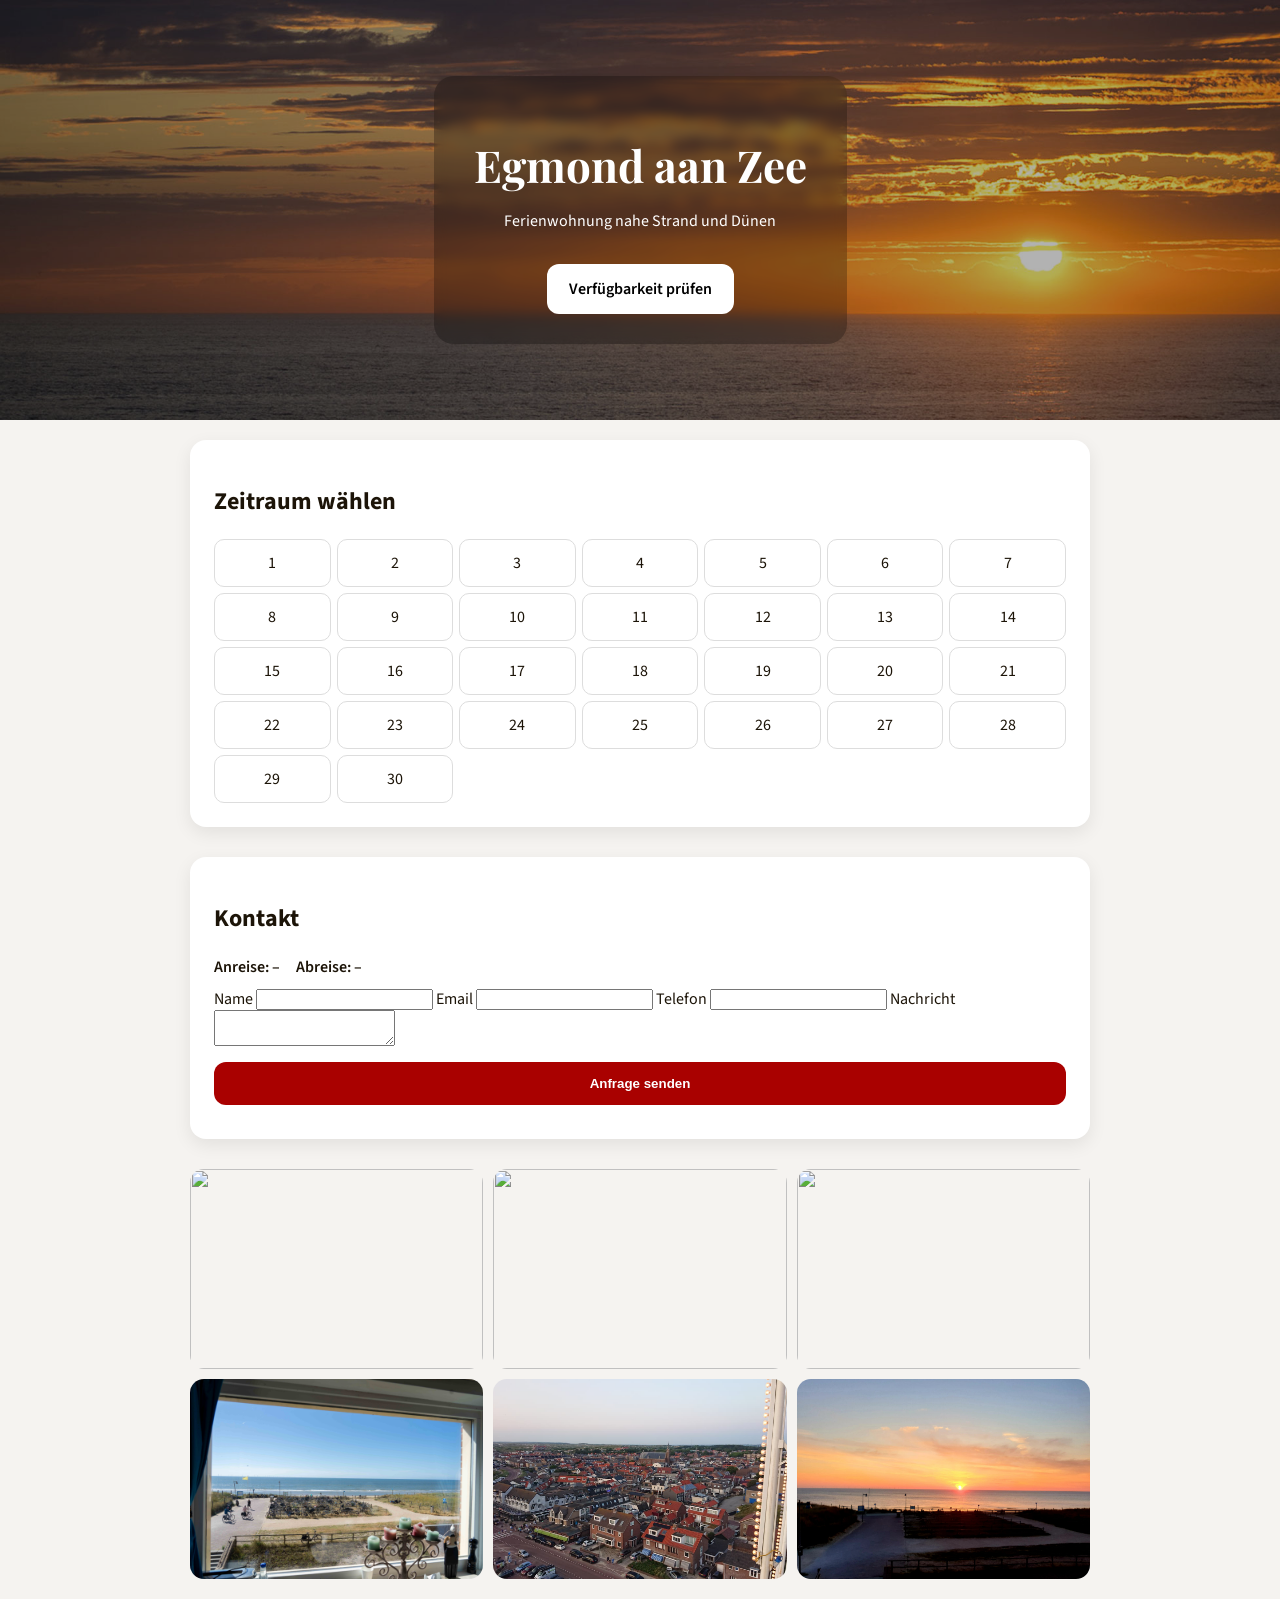
==== commit 795fc9b7: "Design update" ====
--- a/index.html
+++ b/index.html
@@ -4,44 +4,35 @@
 <head>
 <meta charset="UTF-8">
 <meta name="viewport" content="width=device-width, initial-scale=1">
-<title>Ferienwohnung Egmond aan Zee</title>
-
-<link rel="manifest" href="manifest.json">
+<title>Egmond aan Zee – Ferienwohnung</title>
 <link rel="stylesheet" href="app.css">
-
-<link href="https://fonts.googleapis.com/css2?family=Playfair+Display:wght@700;900&family=Source+Sans+3:wght@400;600;700&display=swap" rel="stylesheet">
+<link href="https://fonts.googleapis.com/css2?family=Playfair+Display:wght@700&family=Source+Sans+3:wght@400;600&display=swap" rel="stylesheet">
 </head>
 
 <body>
 
-<header class="header">
-<img src="images/wappen_neu.png" class="logo">
-<h1>Ferienwohnung Egmond aan Zee</h1>
-<p class="subtitle">Verfügbarkeit prüfen und Aufenthalt anfragen</p>
+<header class="hero">
+<div class="hero-bg"></div>
+<div class="hero-content">
+<h1>Egmond aan Zee</h1>
+<p>Ferienwohnung nahe Strand und Dünen</p>
+<a href="#calendar" class="cta-btn">Verfügbarkeit prüfen</a>
+</div>
 </header>
 
 <main>
 
-<section class="card">
-<h2>Verfügbarkeit</h2>
-<div id="calendar"></div>
-<div id="nextSlot" class="next-slot"></div>
-
-<div class="legend">
-<span class="dot free"></span> frei
-<span class="dot booked"></span> belegt
-<span class="dot arrival"></span> mögliche Anreise
-</div>
+<section id="calendar" class="card">
+<h2>Zeitraum wählen</h2>
+<div id="calendarGrid" class="calendar"></div>
 </section>
 
 <section class="card">
-<h2>Aufenthalt anfragen</h2>
+<h2>Kontakt</h2>
 
 <div class="selection">
-<span id="selArrival">Anreise: –</span>
-<span id="selDeparture">Abreise: –</span>
-<span id="selNights"></span>
-<span id="priceEstimate"></span>
+<span id="arrivalText">Anreise: –</span>
+<span id="departureText">Abreise: –</span>
 </div>
 
 <form id="bookingForm">
@@ -54,21 +45,24 @@
 <input type="email" id="email" required>
 </label>
 
+<label>Telefon
+<input type="tel" id="phone">
+</label>
+
 <label>Nachricht
 <textarea id="message"></textarea>
 </label>
 
-<button class="primary" type="submit">Anfrage senden</button>
+<button class="primary-btn">Anfrage senden</button>
 
 </form>
 
-<div id="successMessage" class="success"></div>
+<div id="successBox" class="success"></div>
 
 </section>
 
-<section class="card info">
-<h2>Informationen</h2>
-<p>Ferienwohnung nahe Strand und Dünen in Egmond aan Zee.</p>
+<section class="gallery">
+<div class="gallery-grid" id="gallery"></div>
 </section>
 
 </main>
--- a/app.css
+++ b/app.css
@@ -1,65 +1,85 @@
 
 :root{
---red:#A90100;
---gold:#FFDA4E;
---blue:#0066AB;
---bg:#F5F3F0;
+--red:#a90100;
+--blue:#0066ab;
+--bg:#f5f3f0;
 --card:#ffffff;
---border:#E0D9D0;
+--shadow:0 6px 18px rgba(0,0,0,.08);
 }
 
 body{
+margin:0;
 font-family:"Source Sans 3",sans-serif;
-margin:0;
 background:var(--bg);
-color:#1C1408;
+color:#1c1408;
 }
 
-.header{
+.hero{
+position:relative;
+height:420px;
+display:flex;
+align-items:center;
+justify-content:center;
 text-align:center;
-padding:24px 16px;
+color:white;
+overflow:hidden;
 }
 
-.logo{
-width:70px;
+.hero-bg{
+position:absolute;
+inset:0;
+background:url("images/header_neu.jpg") center/cover no-repeat;
+filter:brightness(.7);
 }
 
-.subtitle{
-opacity:.7;
+.hero-content{
+position:relative;
+backdrop-filter:blur(6px);
+background:rgba(0,0,0,.25);
+padding:30px 40px;
+border-radius:20px;
+}
+
+h1{
+font-family:"Playfair Display",serif;
+font-size:44px;
+margin-bottom:10px;
+}
+
+.cta-btn{
+display:inline-block;
+margin-top:16px;
+background:white;
+color:black;
+padding:14px 22px;
+border-radius:12px;
+font-weight:600;
+text-decoration:none;
+transition:.2s;
+}
+
+.cta-btn:hover{
+transform:translateY(-2px);
+box-shadow:var(--shadow);
 }
 
 main{
-max-width:760px;
+max-width:900px;
 margin:auto;
-padding:16px;
+padding:20px;
 display:flex;
 flex-direction:column;
-gap:20px;
+gap:30px;
 }
 
 .card{
-background:white;
-border-radius:14px;
-padding:20px;
-box-shadow:0 4px 18px rgba(0,0,0,.08);
+background:var(--card);
+padding:24px;
+border-radius:16px;
+box-shadow:var(--shadow);
 }
 
-button.primary{
-background:var(--red);
-color:white;
-border:none;
-padding:14px;
-border-radius:10px;
-font-weight:600;
-width:100%;
-cursor:pointer;
-}
-
-button.primary:hover{
-opacity:.9;
-}
-
-#calendar{
+.calendar{
 display:grid;
 grid-template-columns:repeat(7,1fr);
 gap:6px;
@@ -67,60 +87,74 @@
 }
 
 .day{
-padding:10px;
+padding:12px;
 text-align:center;
-border-radius:8px;
+border-radius:10px;
 cursor:pointer;
-background:#fff;
+background:white;
 border:1px solid #ddd;
+transition:.15s;
+}
+
+.day:hover{
+background:#f2f2f2;
 }
 
 .day.booked{
 background:#f3b3b3;
-}
-
-.day.arrival{
-background:#dcecff;
+cursor:not-allowed;
 }
 
 .day.selected{
-background:#0066AB;
+background:var(--blue);
 color:white;
 }
 
-.legend{
-margin-top:12px;
-font-size:14px;
+.selection{
+margin-bottom:10px;
+font-weight:600;
 display:flex;
-gap:12px;
+gap:16px;
 }
 
-.dot{
-display:inline-block;
-width:12px;
-height:12px;
-border-radius:50%;
+.primary-btn{
+background:var(--red);
+color:white;
+border:none;
+padding:14px;
+border-radius:12px;
+font-weight:600;
+width:100%;
+margin-top:10px;
+cursor:pointer;
+transition:.2s;
 }
 
-.free{background:#fff;border:1px solid #ccc;}
-.booked{background:#f3b3b3;}
-.arrival{background:#dcecff;}
-
-.next-slot{
-margin-top:10px;
-font-size:14px;
+.primary-btn:hover{
+transform:translateY(-1px);
+box-shadow:var(--shadow);
 }
 
-.selection{
-font-size:14px;
-display:flex;
-flex-direction:column;
-gap:4px;
-margin-bottom:12px;
+.gallery-grid{
+display:grid;
+grid-template-columns:repeat(3,1fr);
+gap:10px;
+}
+
+.gallery-grid img{
+width:100%;
+height:200px;
+object-fit:cover;
+border-radius:14px;
+transition:.3s;
+}
+
+.gallery-grid img:hover{
+transform:scale(1.04);
 }
 
 .success{
-margin-top:12px;
 color:green;
+margin-top:10px;
 font-weight:600;
 }
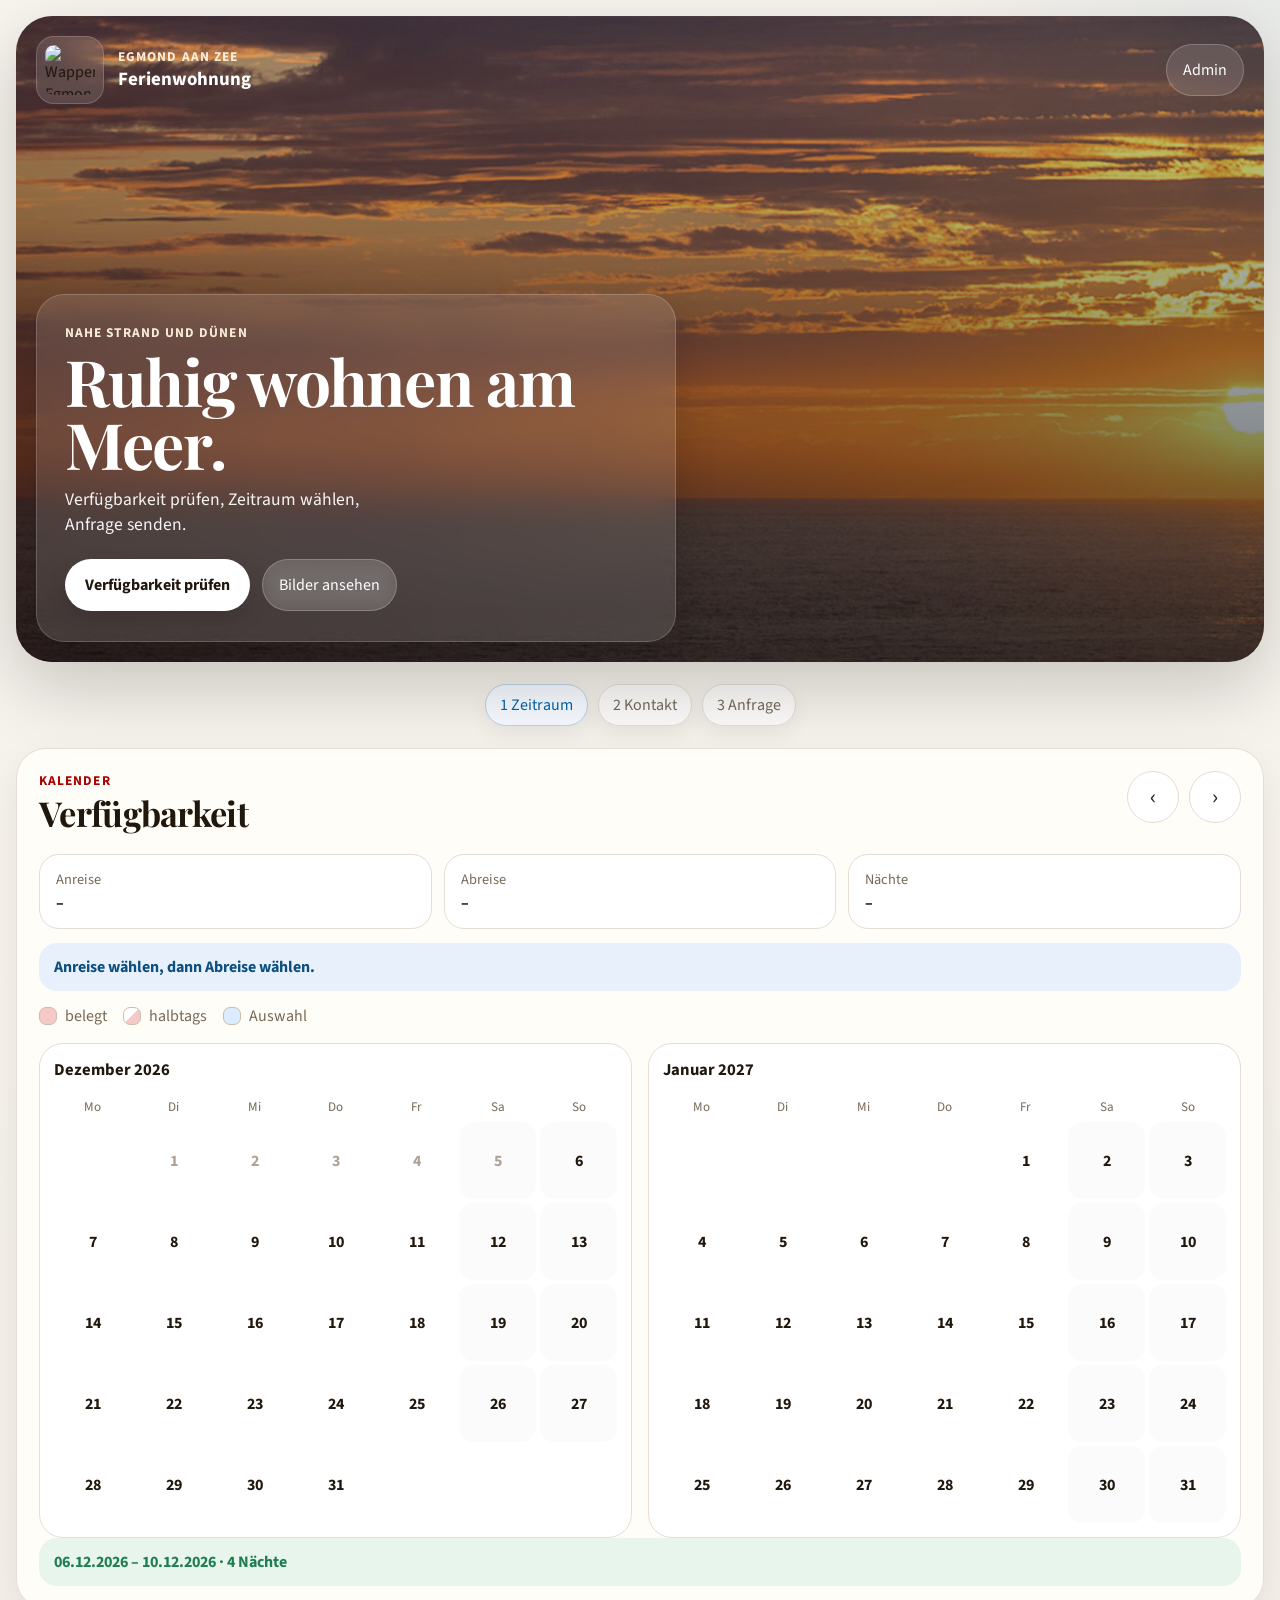
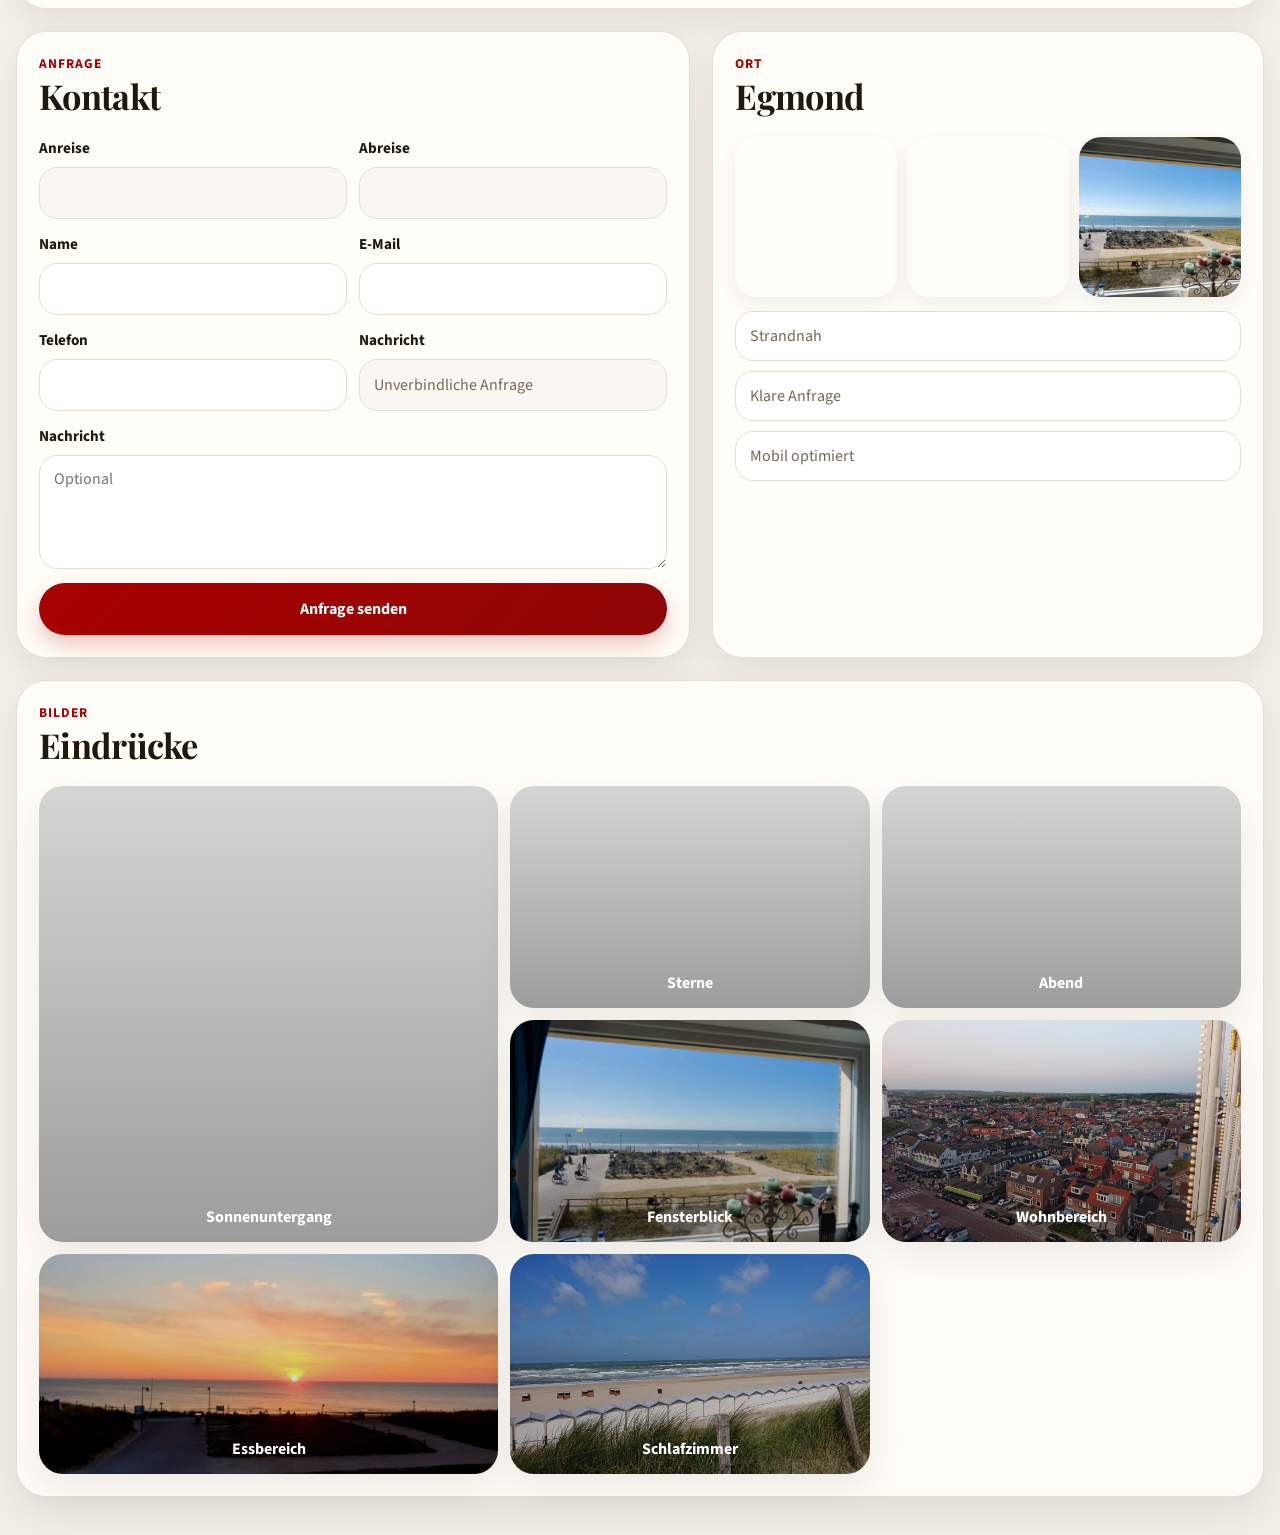
==== commit 7f51ebf7: "update premiun microsite" ====
--- a/index.html
+++ b/index.html
@@ -1,73 +1,197 @@
-
 <!DOCTYPE html>
 <html lang="de">
 <head>
-<meta charset="UTF-8">
-<meta name="viewport" content="width=device-width, initial-scale=1">
-<title>Egmond aan Zee – Ferienwohnung</title>
-<link rel="stylesheet" href="app.css">
-<link href="https://fonts.googleapis.com/css2?family=Playfair+Display:wght@700&family=Source+Sans+3:wght@400;600&display=swap" rel="stylesheet">
+  <meta charset="UTF-8" />
+  <meta name="viewport" content="width=device-width, initial-scale=1" />
+  <title>Egmond aan Zee – Ferienwohnung</title>
+  <link rel="manifest" href="manifest.json" />
+  <link rel="stylesheet" href="app.css" />
+  <link rel="preconnect" href="https://fonts.googleapis.com">
+  <link rel="preconnect" href="https://fonts.gstatic.com" crossorigin>
+  <link href="https://fonts.googleapis.com/css2?family=Playfair+Display:wght@700;900&family=Source+Sans+3:wght@400;600;700&display=swap" rel="stylesheet">
 </head>
+<body>
+  <div class="site-shell">
+    <header class="hero" id="hero">
+      <div class="hero-media">
+        <div class="hero-layer active" id="heroA" style="background-image:url('images/header_neu.jpg')"></div>
+        <div class="hero-layer" id="heroB"></div>
+        <div class="hero-overlay"></div>
+      </div>
 
-<body>
+      <div class="topbar">
+        <div class="brand">
+          <img src="images/wappen_neu.png" alt="Wappen Egmond" class="brand-logo">
+          <div>
+            <div class="eyebrow on-dark">Egmond aan Zee</div>
+            <div class="brand-title on-dark">Ferienwohnung</div>
+          </div>
+        </div>
+        <a href="admin.html" class="nav-pill on-dark">Admin</a>
+      </div>
 
-<header class="hero">
-<div class="hero-bg"></div>
-<div class="hero-content">
-<h1>Egmond aan Zee</h1>
-<p>Ferienwohnung nahe Strand und Dünen</p>
-<a href="#calendar" class="cta-btn">Verfügbarkeit prüfen</a>
-</div>
-</header>
+      <div class="hero-card">
+        <div class="eyebrow on-dark">Nahe Strand und Dünen</div>
+        <h1 class="on-dark">Ruhig wohnen am Meer.</h1>
+        <p class="hero-copy on-dark">Verfügbarkeit prüfen, Zeitraum wählen, Anfrage senden.</p>
+        <div class="hero-actions">
+          <a href="#booking" class="primary-btn light">Verfügbarkeit prüfen</a>
+          <a href="#gallery" class="nav-pill on-dark">Bilder ansehen</a>
+        </div>
+      </div>
+    </header>
 
-<main>
+    <main class="page">
+      <section class="section-intro">
+        <div class="step-row">
+          <span class="step-chip is-active">1 Zeitraum</span>
+          <span class="step-chip">2 Kontakt</span>
+          <span class="step-chip">3 Anfrage</span>
+        </div>
+      </section>
 
-<section id="calendar" class="card">
-<h2>Zeitraum wählen</h2>
-<div id="calendarGrid" class="calendar"></div>
-</section>
+      <section class="panel panel-booking" id="booking">
+        <div class="section-head">
+          <div>
+            <div class="kicker">Kalender</div>
+            <h2>Verfügbarkeit</h2>
+          </div>
+          <div class="month-nav">
+            <button type="button" class="icon-btn" id="prevMonthsBtn" aria-label="Vorherige Monate">‹</button>
+            <button type="button" class="icon-btn" id="nextMonthsBtn" aria-label="Nächste Monate">›</button>
+          </div>
+        </div>
 
-<section class="card">
-<h2>Kontakt</h2>
+        <div class="summary-strip">
+          <div class="summary-card">
+            <span>Anreise</span>
+            <strong id="summaryArrival">–</strong>
+          </div>
+          <div class="summary-card">
+            <span>Abreise</span>
+            <strong id="summaryDeparture">–</strong>
+          </div>
+          <div class="summary-card">
+            <span>Nächte</span>
+            <strong id="summaryNights">–</strong>
+          </div>
+        </div>
 
-<div class="selection">
-<span id="arrivalText">Anreise: –</span>
-<span id="departureText">Abreise: –</span>
-</div>
+        <div id="selectionNotice" class="notice notice-info">Anreise wählen, dann Abreise wählen.</div>
 
-<form id="bookingForm">
+        <div class="legend">
+          <span class="legend-item"><span class="legend-swatch booked"></span>belegt</span>
+          <span class="legend-item"><span class="legend-swatch half"></span>halbtags</span>
+          <span class="legend-item"><span class="legend-swatch range"></span>Auswahl</span>
+        </div>
 
-<label>Name
-<input type="text" id="name" required>
-</label>
+        <div class="calendar-wrap" id="calendarWrap">
+          <div id="calendarMount" class="calendar-grid" aria-live="polite"></div>
+        </div>
 
-<label>Email
-<input type="email" id="email" required>
-</label>
+        <div id="nextSlotBox" class="notice notice-success">Nächster freier Zeitraum wird berechnet …</div>
+      </section>
 
-<label>Telefon
-<input type="tel" id="phone">
-</label>
+      <section class="split-grid">
+        <section class="panel panel-form">
+          <div class="section-head">
+            <div>
+              <div class="kicker">Anfrage</div>
+              <h2>Kontakt</h2>
+            </div>
+          </div>
 
-<label>Nachricht
-<textarea id="message"></textarea>
-</label>
+          <form id="bookingForm" class="stack" novalidate>
+            <div class="field-grid">
+              <label class="field">
+                <span>Anreise</span>
+                <input id="arrivalInput" type="text" readonly aria-readonly="true" />
+              </label>
+              <label class="field">
+                <span>Abreise</span>
+                <input id="departureInput" type="text" readonly aria-readonly="true" />
+              </label>
+            </div>
 
-<button class="primary-btn">Anfrage senden</button>
+            <div class="field-grid">
+              <label class="field">
+                <span>Name</span>
+                <input id="nameInput" type="text" autocomplete="name" required />
+              </label>
+              <label class="field">
+                <span>E-Mail</span>
+                <input id="emailInput" type="email" autocomplete="email" required />
+              </label>
+            </div>
 
-</form>
+            <div class="field-grid">
+              <label class="field">
+                <span>Telefon</span>
+                <input id="phoneInput" type="tel" autocomplete="tel" required />
+              </label>
+              <label class="field">
+                <span>Nachricht</span>
+                <input id="shortHint" type="text" readonly value="Unverbindliche Anfrage" aria-readonly="true" />
+              </label>
+            </div>
 
-<div id="successBox" class="success"></div>
+            <label class="field">
+              <span>Nachricht</span>
+              <textarea id="messageInput" rows="4" placeholder="Optional"></textarea>
+            </label>
 
-</section>
+            <button class="primary-btn" id="submitBtn" type="submit">Anfrage senden</button>
 
-<section class="gallery">
-<div class="gallery-grid" id="gallery"></div>
-</section>
+            <div id="formError" class="notice notice-error hidden"></div>
+            <div id="formSuccess" class="notice notice-success hidden"></div>
+          </form>
+        </section>
 
-</main>
+        <section class="panel panel-side">
+          <div class="section-head">
+            <div>
+              <div class="kicker">Ort</div>
+              <h2>Egmond</h2>
+            </div>
+          </div>
 
-<script src="app.js"></script>
+          <div class="mini-gallery">
+            <button type="button" class="mini-card" data-open-photo="0" style="background-image:url('images/Egmond Sonnenuntergang.jpg')"></button>
+            <button type="button" class="mini-card" data-open-photo="1" style="background-image:url('images/Egmond Abend.jpg')"></button>
+            <button type="button" class="mini-card" data-open-photo="2" style="background-image:url('images/Egmond Fenster.jpg')"></button>
+          </div>
 
+          <div class="quiet-list">
+            <div class="quiet-item">Strandnah</div>
+            <div class="quiet-item">Klare Anfrage</div>
+            <div class="quiet-item">Mobil optimiert</div>
+          </div>
+        </section>
+      </section>
+
+      <section class="panel panel-gallery" id="gallery">
+        <div class="section-head">
+          <div>
+            <div class="kicker">Bilder</div>
+            <h2>Eindrücke</h2>
+          </div>
+        </div>
+
+        <div class="gallery-mosaic" id="galleryMosaic"></div>
+      </section>
+    </main>
+  </div>
+
+  <div class="lightbox" id="lightbox" aria-hidden="true">
+    <button class="lightbox-close" id="lightboxClose" aria-label="Schließen">×</button>
+    <button class="lightbox-nav prev" id="lightboxPrev" aria-label="Vorheriges Bild">‹</button>
+    <div class="lightbox-stage">
+      <div class="lightbox-image" id="lightboxImage"></div>
+      <div class="lightbox-caption" id="lightboxCaption"></div>
+    </div>
+    <button class="lightbox-nav next" id="lightboxNext" aria-label="Nächstes Bild">›</button>
+  </div>
+
+  <script src="app.js"></script>
 </body>
 </html>
--- a/app.css
+++ b/app.css
@@ -1,160 +1,752 @@
-
 :root{
---red:#a90100;
---blue:#0066ab;
---bg:#f5f3f0;
---card:#ffffff;
---shadow:0 6px 18px rgba(0,0,0,.08);
-}
-
+  --red:#a90100;
+  --blue:#0066ab;
+  --blue-soft:#e8f1fb;
+  --red-soft:#f8dfdd;
+  --ink:#20170d;
+  --muted:#766958;
+  --bg:#f4f1eb;
+  --panel:#fffdf8;
+  --line:#e6ddd3;
+  --line-strong:#cdbfae;
+  --success:#1f7d50;
+  --success-soft:#e7f5ed;
+  --danger:#b3261e;
+  --danger-soft:#fdeceb;
+  --shadow-sm:0 8px 22px rgba(20,14,9,.06);
+  --shadow-md:0 14px 36px rgba(20,14,9,.08);
+  --shadow-lg:0 24px 72px rgba(12,8,4,.20);
+  --radius-xl:30px;
+  --radius-lg:22px;
+  --radius-md:16px;
+  --radius-pill:999px;
+  --touch:52px;
+}
+
+*{box-sizing:border-box}
+html{scroll-behavior:smooth}
 body{
-margin:0;
-font-family:"Source Sans 3",sans-serif;
-background:var(--bg);
-color:#1c1408;
+  margin:0;
+  color:var(--ink);
+  font-family:"Source Sans 3",-apple-system,BlinkMacSystemFont,"Segoe UI",sans-serif;
+  background:
+    radial-gradient(circle at top right, rgba(0,102,171,.06), transparent 22rem),
+    linear-gradient(180deg, #f8f4ee 0%, #f2ede6 100%);
+}
+body.admin-body{
+  background:
+    radial-gradient(circle at top left, rgba(169,1,0,.05), transparent 22rem),
+    linear-gradient(180deg, #f8f4ee 0%, #f1ebe2 100%);
+}
+h1,h2,h3,p{margin:0}
+button,input,textarea,select{font:inherit}
+button{cursor:pointer}
+a{text-decoration:none;color:inherit}
+
+.site-shell,.admin-shell{
+  max-width:1280px;
+  margin:0 auto;
+  padding:16px 16px 38px;
 }
 
 .hero{
-position:relative;
-height:420px;
-display:flex;
-align-items:center;
-justify-content:center;
-text-align:center;
-color:white;
-overflow:hidden;
-}
-
-.hero-bg{
-position:absolute;
-inset:0;
-background:url("images/header_neu.jpg") center/cover no-repeat;
-filter:brightness(.7);
-}
-
-.hero-content{
-position:relative;
-backdrop-filter:blur(6px);
-background:rgba(0,0,0,.25);
-padding:30px 40px;
-border-radius:20px;
-}
-
+  position:relative;
+  min-height:620px;
+  border-radius:36px;
+  overflow:hidden;
+  box-shadow:var(--shadow-lg);
+}
+.hero-media,.hero-layer,.hero-overlay{position:absolute; inset:0}
+.hero-layer{
+  background-size:cover;
+  background-position:center;
+  opacity:0;
+  transform:scale(1.04);
+  transition:opacity 1s ease, transform 6s ease;
+}
+.hero-layer.active{
+  opacity:1;
+  transform:scale(1);
+}
+.hero-overlay{
+  background:
+    linear-gradient(180deg, rgba(16,10,8,.08) 0%, rgba(16,10,8,.36) 54%, rgba(16,10,8,.64) 100%),
+    linear-gradient(90deg, rgba(169,1,0,.10) 0%, rgba(0,102,171,.12) 100%);
+}
+.topbar{
+  position:relative;
+  z-index:1;
+  display:flex;
+  justify-content:space-between;
+  align-items:center;
+  gap:16px;
+  padding:20px;
+}
+.brand{
+  display:flex;
+  align-items:center;
+  gap:14px;
+}
+.brand-logo{
+  width:68px;
+  height:68px;
+  object-fit:contain;
+  border-radius:18px;
+  background:rgba(255,255,255,.12);
+  border:1px solid rgba(255,255,255,.18);
+  padding:8px;
+  backdrop-filter:blur(12px);
+}
+.brand-title{
+  font-weight:700;
+  font-size:1.18rem;
+}
+.hero-card{
+  position:relative;
+  z-index:1;
+  max-width:640px;
+  margin:170px 20px 20px;
+  padding:28px 28px 30px;
+  border-radius:28px;
+  background:rgba(255,255,255,.12);
+  border:1px solid rgba(255,255,255,.18);
+  backdrop-filter:blur(16px);
+  box-shadow:0 18px 40px rgba(0,0,0,.14);
+}
+.on-dark{color:#fff}
+.eyebrow,.kicker{
+  font-size:.84rem;
+  text-transform:uppercase;
+  letter-spacing:.08em;
+  font-weight:700;
+  color:var(--red);
+}
+.eyebrow.on-dark{color:rgba(255,243,224,.95)}
+h1,h2{
+  font-family:"Playfair Display",Georgia,serif;
+  letter-spacing:-.02em;
+}
 h1{
-font-family:"Playfair Display",serif;
-font-size:44px;
-margin-bottom:10px;
-}
-
-.cta-btn{
-display:inline-block;
-margin-top:16px;
-background:white;
-color:black;
-padding:14px 22px;
-border-radius:12px;
-font-weight:600;
-text-decoration:none;
-transition:.2s;
-}
-
-.cta-btn:hover{
-transform:translateY(-2px);
-box-shadow:var(--shadow);
-}
-
-main{
-max-width:900px;
-margin:auto;
-padding:20px;
-display:flex;
-flex-direction:column;
-gap:30px;
-}
-
-.card{
-background:var(--card);
-padding:24px;
-border-radius:16px;
-box-shadow:var(--shadow);
-}
-
-.calendar{
-display:grid;
-grid-template-columns:repeat(7,1fr);
-gap:6px;
-margin-top:10px;
-}
-
-.day{
-padding:12px;
-text-align:center;
-border-radius:10px;
-cursor:pointer;
-background:white;
-border:1px solid #ddd;
-transition:.15s;
-}
-
-.day:hover{
-background:#f2f2f2;
-}
-
-.day.booked{
-background:#f3b3b3;
-cursor:not-allowed;
-}
-
-.day.selected{
-background:var(--blue);
-color:white;
-}
-
-.selection{
-margin-bottom:10px;
-font-weight:600;
-display:flex;
-gap:16px;
-}
-
+  font-size:clamp(2.35rem, 5vw, 4.4rem);
+  line-height:.98;
+  margin-top:8px;
+}
+h2{
+  font-size:clamp(1.5rem, 3vw, 2.15rem);
+}
+.hero-copy{
+  margin-top:12px;
+  font-size:1.1rem;
+  max-width:38ch;
+  opacity:.95;
+}
+.hero-actions{
+  display:flex;
+  gap:12px;
+  flex-wrap:wrap;
+  margin-top:22px;
+}
+
+.page{
+  display:grid;
+  gap:22px;
+  margin-top:22px;
+}
+.section-intro{
+  display:flex;
+  justify-content:center;
+}
+.step-row{
+  display:flex;
+  gap:10px;
+  flex-wrap:wrap;
+}
+.step-chip{
+  min-height:42px;
+  border-radius:999px;
+  padding:0 14px;
+  display:inline-flex;
+  align-items:center;
+  background:rgba(255,255,255,.72);
+  border:1px solid var(--line);
+  color:var(--muted);
+  box-shadow:var(--shadow-sm);
+}
+.step-chip.is-active{
+  color:var(--blue);
+  border-color:#bad3ea;
+  background:#f7fbff;
+}
+
+.panel{
+  background:rgba(255,253,248,.95);
+  border:1px solid rgba(230,221,211,.95);
+  border-radius:var(--radius-xl);
+  box-shadow:var(--shadow-md);
+  padding:22px;
+}
+.panel-booking,.panel-gallery{grid-column:1 / -1}
+.split-grid{
+  display:grid;
+  grid-template-columns:1.1fr .9fr;
+  gap:22px;
+}
+.section-head{
+  display:flex;
+  justify-content:space-between;
+  align-items:flex-start;
+  gap:12px;
+  margin-bottom:18px;
+}
+
+.month-nav,
+.dashboard-actions{
+  display:flex;
+  gap:10px;
+  flex-wrap:wrap;
+}
+.icon-btn,.nav-pill,.tab-btn,.primary-btn{
+  min-height:var(--touch);
+  border-radius:var(--radius-pill);
+  display:inline-flex;
+  align-items:center;
+  justify-content:center;
+  transition:.18s ease;
+}
+.icon-btn,.nav-pill,.tab-btn{
+  border:1px solid var(--line);
+  background:#fff;
+  color:var(--ink);
+  padding:0 16px;
+}
+.icon-btn{
+  min-width:var(--touch);
+  padding:0;
+  font-size:1.4rem;
+}
+.nav-pill.on-dark{
+  background:rgba(255,255,255,.12);
+  color:#fff;
+  border-color:rgba(255,255,255,.22);
+  backdrop-filter:blur(10px);
+}
+.nav-pill.admin{
+  background:#fff;
+  box-shadow:var(--shadow-sm);
+}
+.nav-pill.admin.danger{
+  color:var(--danger);
+  border-color:#edd0cb;
+}
 .primary-btn{
-background:var(--red);
-color:white;
-border:none;
-padding:14px;
-border-radius:12px;
-font-weight:600;
-width:100%;
-margin-top:10px;
-cursor:pointer;
-transition:.2s;
-}
-
-.primary-btn:hover{
-transform:translateY(-1px);
-box-shadow:var(--shadow);
-}
-
-.gallery-grid{
-display:grid;
-grid-template-columns:repeat(3,1fr);
-gap:10px;
-}
-
-.gallery-grid img{
-width:100%;
-height:200px;
-object-fit:cover;
-border-radius:14px;
-transition:.3s;
-}
-
-.gallery-grid img:hover{
-transform:scale(1.04);
-}
-
-.success{
-color:green;
-margin-top:10px;
-font-weight:600;
-}
+  border:none;
+  background:linear-gradient(135deg, var(--red) 0%, #8d0606 100%);
+  color:#fff;
+  padding:0 20px;
+  font-weight:700;
+  box-shadow:0 10px 22px rgba(169,1,0,.22);
+}
+.primary-btn.light{
+  background:#fff;
+  color:var(--ink);
+  box-shadow:0 10px 22px rgba(0,0,0,.12);
+}
+.icon-btn:hover,.nav-pill:hover,.tab-btn:hover,.primary-btn:hover{
+  transform:translateY(-1px);
+}
+.primary-btn:disabled{opacity:.6; cursor:not-allowed; box-shadow:none}
+
+.summary-strip{
+  display:grid;
+  grid-template-columns:repeat(3,minmax(0,1fr));
+  gap:12px;
+  margin-bottom:14px;
+}
+.summary-card{
+  border:1px solid var(--line);
+  border-radius:20px;
+  background:#fff;
+  padding:14px 16px;
+}
+.summary-card span{
+  display:block;
+  color:var(--muted);
+  font-size:.9rem;
+  margin-bottom:2px;
+}
+
+.notice{
+  border-radius:18px;
+  padding:12px 14px;
+  font-weight:700;
+  border:1px solid transparent;
+}
+.notice-info{
+  color:#0d4f80;
+  background:var(--blue-soft);
+}
+.notice-success{
+  color:var(--success);
+  background:var(--success-soft);
+}
+.notice-error{
+  color:var(--danger);
+  background:var(--danger-soft);
+}
+.hidden{display:none!important}
+
+.legend{
+  display:flex;
+  gap:12px 16px;
+  flex-wrap:wrap;
+  color:var(--muted);
+  margin:14px 0 16px;
+}
+.legend.compact{margin-top:0}
+.legend-item{
+  display:inline-flex;
+  align-items:center;
+  gap:8px;
+}
+.legend-swatch{
+  width:18px;
+  height:18px;
+  border-radius:7px;
+  border:1px solid var(--line-strong);
+  background:#fff;
+}
+.legend-swatch.booked{background:#f6c9c6}
+.legend-swatch.half{background:linear-gradient(135deg, #fff 0 50%, #f6c9c6 50% 100%)}
+.legend-swatch.range{background:#dcecff}
+
+.calendar-wrap{
+  touch-action:pan-y;
+}
+.calendar-grid{
+  display:grid;
+  grid-template-columns:repeat(2,minmax(0,1fr));
+  gap:16px;
+}
+.month-card{
+  border:1px solid var(--line);
+  border-radius:24px;
+  background:#fff;
+  padding:14px;
+}
+.month-head{
+  display:flex;
+  justify-content:space-between;
+  align-items:center;
+  margin-bottom:10px;
+}
+.month-title{
+  font-weight:700;
+  font-size:1.04rem;
+}
+.weekdays,.days-grid{
+  display:grid;
+  grid-template-columns:repeat(7,minmax(0,1fr));
+  gap:4px;
+}
+.weekday{
+  text-align:center;
+  color:var(--muted);
+  font-size:.82rem;
+  padding:6px 0;
+}
+.day-btn,.day-spacer{
+  aspect-ratio:1;
+}
+.day-btn{
+  position:relative;
+  border:none;
+  border-radius:14px;
+  background:#fff;
+  min-height:46px;
+  color:var(--ink);
+}
+.day-btn:hover:not(:disabled){
+  background:#f8f4ef;
+}
+.day-btn:focus-visible{
+  outline:3px solid rgba(0,102,171,.18);
+  outline-offset:1px;
+}
+.day-btn[data-weekend="true"]{
+  box-shadow:inset 0 0 0 999px rgba(0,0,0,.016);
+}
+.day-btn .num{
+  font-weight:700;
+  position:relative;
+  z-index:2;
+}
+.day-btn[data-state="booked"]{
+  background:#f5d3d1;
+  color:#7a1d15;
+}
+.day-btn[data-state="half-start"]{
+  background:linear-gradient(135deg,#fff 0 50%, #f5d3d1 50% 100%);
+}
+.day-btn[data-state="half-end"]{
+  background:linear-gradient(135deg,#f5d3d1 0 50%, #fff 50% 100%);
+}
+.day-btn[data-preview="true"],
+.day-btn[data-in-range="true"]{
+  background:#e5f0fb;
+}
+.day-btn[data-boundary="start"],
+.day-btn[data-boundary="end"]{
+  background:var(--blue);
+  color:#fff;
+}
+.day-btn:disabled{
+  cursor:not-allowed;
+  opacity:.96;
+}
+.day-btn[data-past="true"]{
+  color:#ab9f92;
+}
+
+.stack{
+  display:grid;
+  gap:14px;
+}
+.field-grid{
+  display:grid;
+  grid-template-columns:repeat(2,minmax(0,1fr));
+  gap:12px;
+}
+.field-grid.three{
+  grid-template-columns:repeat(3,minmax(0,1fr));
+}
+.field{
+  display:grid;
+  gap:8px;
+}
+.field span{
+  font-weight:700;
+  font-size:.95rem;
+}
+.field input,.field textarea,.field select{
+  width:100%;
+  min-height:var(--touch);
+  border:1px solid var(--line);
+  background:#fff;
+  color:var(--ink);
+  border-radius:18px;
+  padding:12px 14px;
+}
+.field input[readonly],#shortHint{
+  background:#faf7f2;
+  color:var(--muted);
+}
+.field textarea{
+  resize:vertical;
+}
+.field input:focus-visible,.field textarea:focus-visible,.field select:focus-visible{
+  outline:3px solid rgba(0,102,171,.16);
+  border-color:#94bfdc;
+}
+.action-row{
+  display:flex;
+  align-items:center;
+  gap:12px;
+}
+.action-row.split{
+  justify-content:space-between;
+}
+
+.mini-gallery{
+  display:grid;
+  grid-template-columns:repeat(3,minmax(0,1fr));
+  gap:10px;
+}
+.mini-card{
+  min-height:160px;
+  border:none;
+  border-radius:22px;
+  background:center/cover no-repeat;
+  box-shadow:var(--shadow-sm);
+}
+.quiet-list{
+  display:grid;
+  gap:10px;
+  margin-top:14px;
+}
+.quiet-item{
+  min-height:50px;
+  border-radius:18px;
+  padding:0 14px;
+  display:flex;
+  align-items:center;
+  background:#fff;
+  border:1px solid var(--line);
+  color:var(--muted);
+}
+
+.gallery-mosaic{
+  display:grid;
+  grid-template-columns:1.15fr .9fr .9fr;
+  gap:12px;
+}
+.mosaic-tile{
+  position:relative;
+  min-height:220px;
+  border:none;
+  border-radius:24px;
+  overflow:hidden;
+  background:#d9d9d9 center/cover no-repeat;
+  box-shadow:var(--shadow-md);
+}
+.mosaic-tile::after{
+  content:"";
+  position:absolute;
+  inset:0;
+  background:linear-gradient(180deg, rgba(0,0,0,.02) 0%, rgba(0,0,0,.28) 100%);
+}
+.mosaic-tile.large{
+  grid-row:span 2;
+  min-height:456px;
+}
+.mosaic-tile:hover{
+  transform:translateY(-2px);
+}
+.mosaic-caption{
+  position:absolute;
+  left:14px;
+  right:14px;
+  bottom:14px;
+  color:#fff;
+  z-index:1;
+  font-weight:700;
+}
+
+.lightbox{
+  position:fixed;
+  inset:0;
+  display:none;
+  align-items:center;
+  justify-content:center;
+  background:rgba(10,10,12,.90);
+  z-index:9999;
+}
+.lightbox.open{display:flex}
+.lightbox-stage{
+  width:min(92vw, 1100px);
+}
+.lightbox-image{
+  width:100%;
+  aspect-ratio:16/10;
+  border-radius:24px;
+  background:#171717 center/cover no-repeat;
+}
+.lightbox-caption{
+  color:#fff;
+  text-align:center;
+  margin-top:12px;
+  opacity:.92;
+}
+.lightbox-close,.lightbox-nav{
+  position:absolute;
+  border:none;
+  color:#fff;
+  background:rgba(255,255,255,.12);
+  backdrop-filter:blur(10px);
+}
+.lightbox-close{
+  top:18px;
+  right:18px;
+  width:48px;
+  height:48px;
+  border-radius:50%;
+  font-size:1.85rem;
+}
+.lightbox-nav{
+  top:50%;
+  transform:translateY(-50%);
+  width:50px;
+  height:50px;
+  border-radius:50%;
+  font-size:2rem;
+}
+.lightbox-nav.prev{left:18px}
+.lightbox-nav.next{right:18px}
+
+.dashboard{
+  display:grid;
+  gap:18px;
+}
+.dashboard-header{
+  display:flex;
+  justify-content:space-between;
+  align-items:flex-start;
+  gap:16px;
+}
+.admin-login{
+  max-width:440px;
+  margin:8vh auto 0;
+}
+.stat-grid{
+  display:grid;
+  grid-template-columns:repeat(4,minmax(0,1fr));
+  gap:12px;
+}
+.stat-card{
+  padding:16px;
+  border-radius:22px;
+  border:1px solid var(--line);
+  background:#fff;
+}
+.stat-card .label{
+  color:var(--muted);
+  font-size:.92rem;
+}
+.stat-card .value{
+  margin-top:4px;
+  font-size:1.7rem;
+  font-weight:800;
+}
+.dashboard-tabs{
+  display:flex;
+  gap:10px;
+  flex-wrap:wrap;
+}
+.tab-btn.is-active{
+  background:var(--ink);
+  color:#fff;
+  border-color:var(--ink);
+}
+
+.year-grid{
+  display:grid;
+  grid-template-columns:repeat(4,minmax(0,1fr));
+  gap:14px;
+}
+.year-month{
+  background:#fff;
+  border:1px solid var(--line);
+  border-radius:22px;
+  padding:12px;
+}
+.year-title{
+  font-size:1rem;
+  margin-bottom:10px;
+}
+.mini-weekdays,.mini-days{
+  display:grid;
+  grid-template-columns:repeat(7,minmax(0,1fr));
+  gap:3px;
+}
+.mini-weekday{
+  text-align:center;
+  color:var(--muted);
+  font-size:.72rem;
+  padding:2px 0 4px;
+}
+.mini-day,.mini-spacer{
+  aspect-ratio:1;
+}
+.mini-day{
+  border:none;
+  border-radius:9px;
+  background:#fff;
+  font-size:.72rem;
+  padding:0;
+}
+.mini-day[data-state="booked"]{
+  background:#f5d3d1;
+  color:#7a1d15;
+}
+.mini-day[data-state="half-start"]{
+  background:linear-gradient(135deg,#fff 0 50%, #f5d3d1 50% 100%);
+}
+.mini-day[data-state="half-end"]{
+  background:linear-gradient(135deg,#f5d3d1 0 50%, #fff 50% 100%);
+}
+.mini-name{
+  display:block;
+  margin-top:8px;
+  min-height:20px;
+  color:var(--muted);
+  font-size:.8rem;
+  white-space:nowrap;
+  overflow:hidden;
+  text-overflow:ellipsis;
+}
+
+.data-list{
+  display:grid;
+  gap:12px;
+  margin-top:18px;
+}
+.data-item{
+  display:grid;
+  gap:10px;
+  border:1px solid var(--line);
+  border-radius:20px;
+  background:#fff;
+  padding:14px;
+}
+.data-item-head{
+  display:flex;
+  justify-content:space-between;
+  align-items:flex-start;
+  gap:12px;
+}
+.data-meta{
+  display:flex;
+  flex-wrap:wrap;
+  gap:8px 14px;
+  color:var(--muted);
+}
+.data-actions{
+  display:flex;
+  gap:8px;
+  flex-wrap:wrap;
+}
+.pill{
+  display:inline-flex;
+  align-items:center;
+  min-height:34px;
+  border-radius:999px;
+  padding:0 12px;
+  font-size:.86rem;
+  font-weight:700;
+  background:var(--blue-soft);
+  color:var(--blue);
+}
+.pill.danger{
+  background:var(--danger-soft);
+  color:var(--danger);
+}
+.empty-state{
+  border:1px dashed var(--line-strong);
+  border-radius:20px;
+  padding:18px;
+  color:var(--muted);
+  background:rgba(255,255,255,.55);
+}
+
+@media (max-width: 1080px){
+  .split-grid{grid-template-columns:1fr}
+  .calendar-grid,.summary-strip,.stat-grid,.year-grid{grid-template-columns:1fr 1fr}
+  .gallery-mosaic{grid-template-columns:1fr 1fr}
+  .mosaic-tile.large{grid-row:auto; min-height:300px}
+}
+@media (max-width: 760px){
+  .site-shell,.admin-shell{padding:12px 12px 28px}
+  .hero{min-height:560px}
+  .hero-card{margin:140px 16px 16px; padding:24px}
+  .topbar,.dashboard-header{flex-direction:column; align-items:flex-start}
+  .calendar-grid,.summary-strip,.field-grid,.field-grid.three,.mini-gallery,.stat-grid,.year-grid,.gallery-mosaic{
+    grid-template-columns:1fr;
+  }
+  .panel,.month-card,.year-month{padding:16px 12px}
+  .mosaic-tile,.mini-card{min-height:220px}
+  .dashboard-actions{width:100%}
+}
+@media print{
+  .hero,.section-intro,.panel-gallery,.panel-side,.lightbox,.dashboard-actions,.dashboard-tabs,.notice,.month-nav,.action-row,.legend.compact + #adminYearGrid + *{
+    display:none !important;
+  }
+}
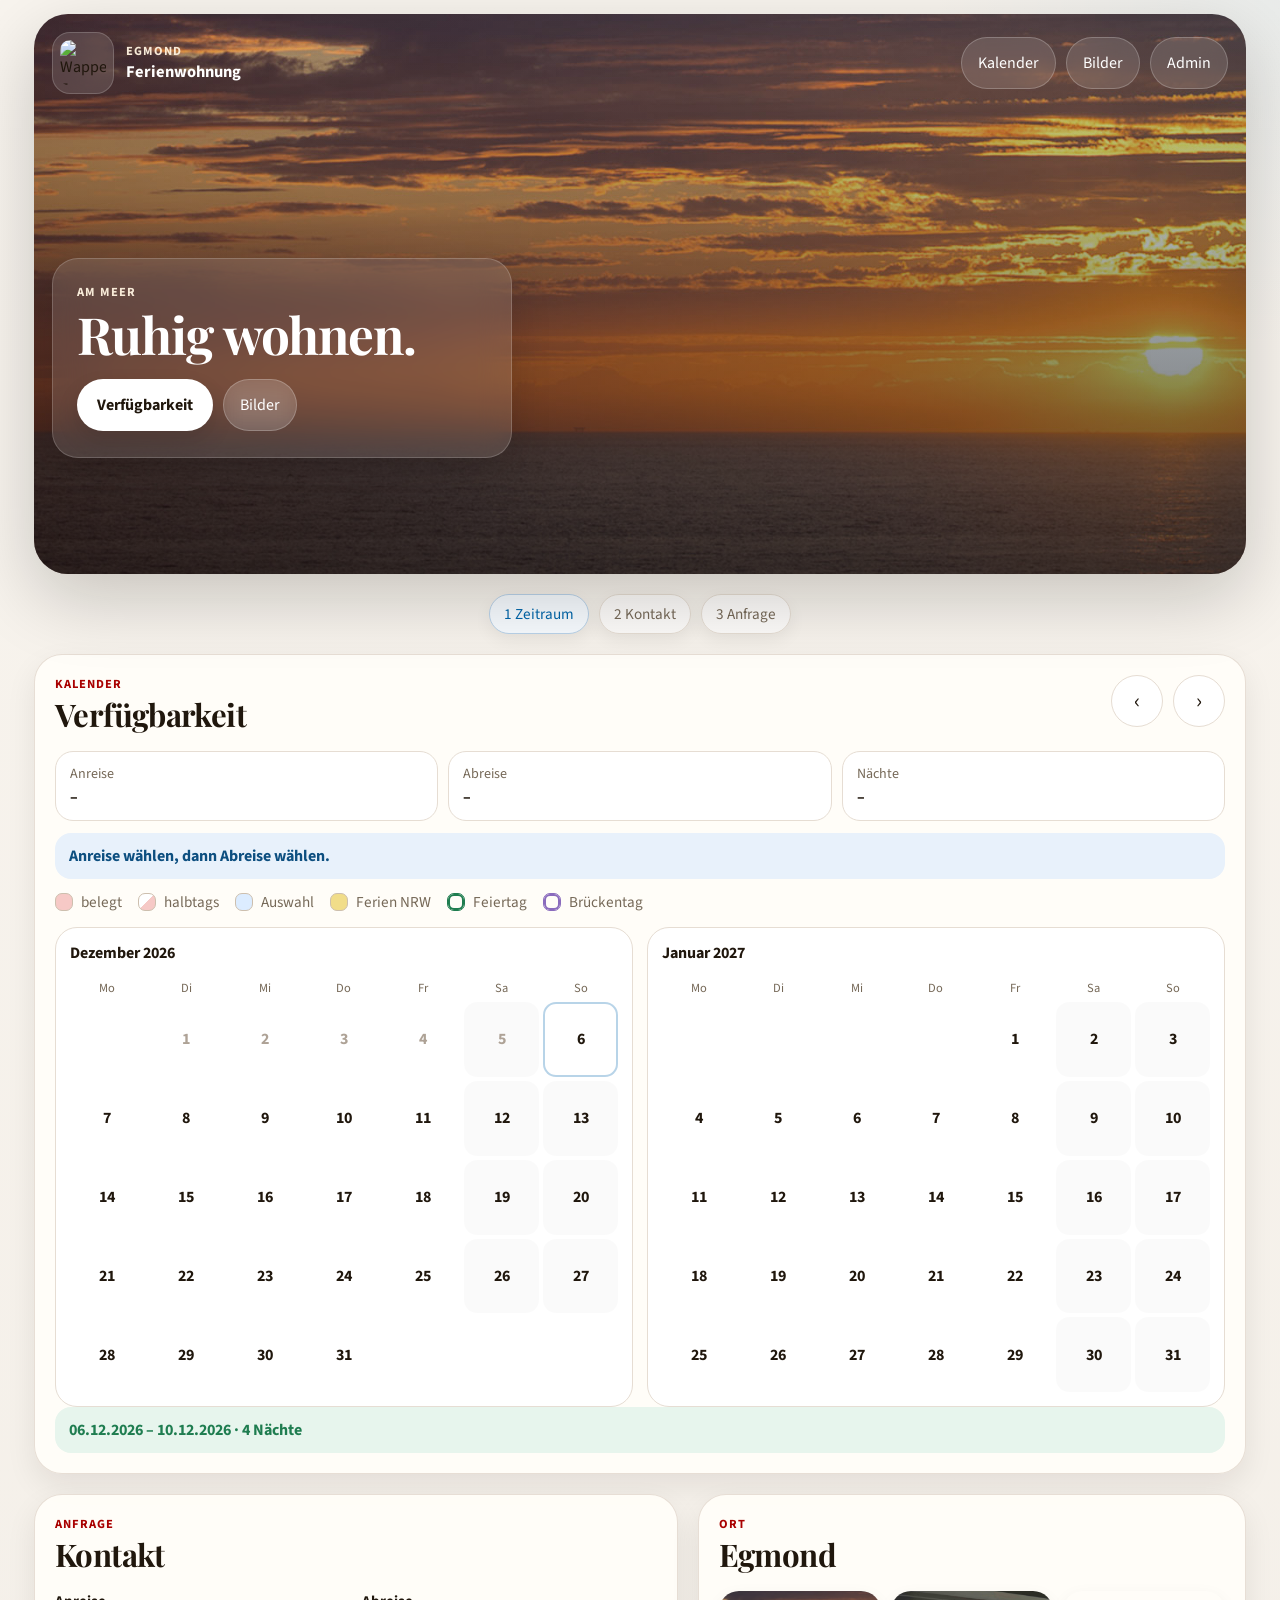
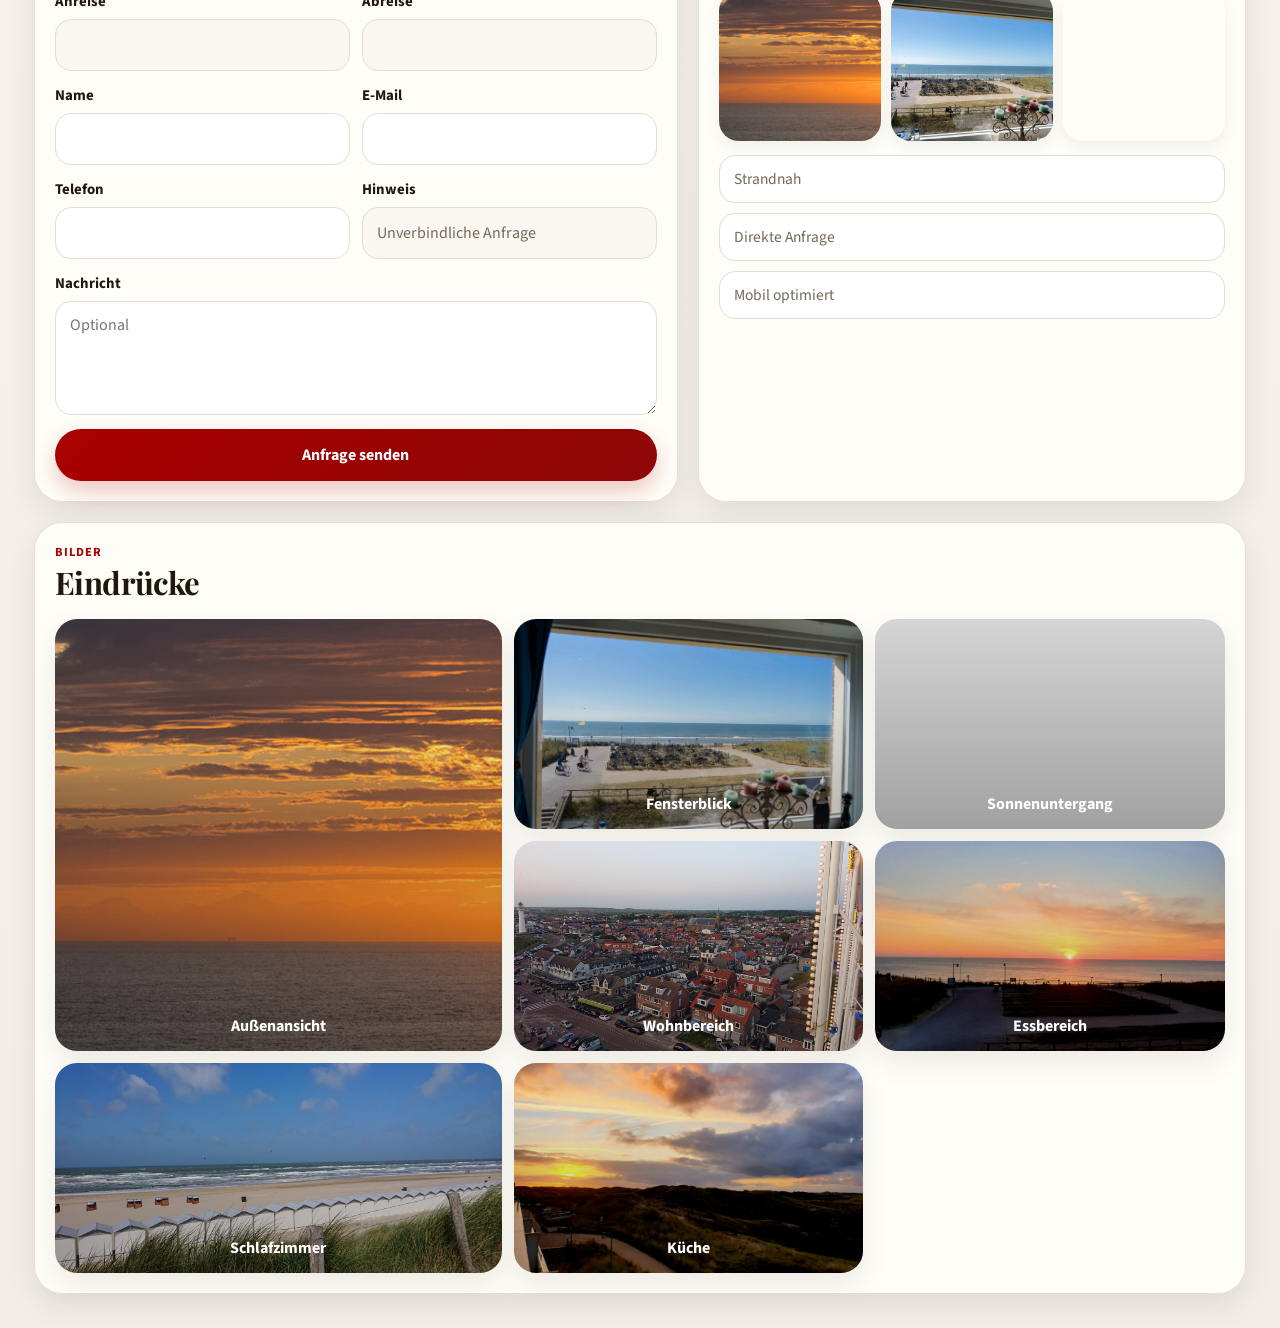
==== commit f91775eb: "Egmond Fixed" ====
--- a/index.html
+++ b/index.html
@@ -12,7 +12,7 @@
 </head>
 <body>
   <div class="site-shell">
-    <header class="hero" id="hero">
+    <header class="hero" id="top">
       <div class="hero-media">
         <div class="hero-layer active" id="heroA" style="background-image:url('images/header_neu.jpg')"></div>
         <div class="hero-layer" id="heroB"></div>
@@ -20,29 +20,32 @@
       </div>
 
       <div class="topbar">
-        <div class="brand">
+        <a href="#top" class="brand" data-scroll-target="#top" aria-label="Zur Startseite">
           <img src="images/wappen_neu.png" alt="Wappen Egmond" class="brand-logo">
           <div>
-            <div class="eyebrow on-dark">Egmond aan Zee</div>
+            <div class="eyebrow on-dark">Egmond</div>
             <div class="brand-title on-dark">Ferienwohnung</div>
           </div>
-        </div>
-        <a href="admin.html" class="nav-pill on-dark">Admin</a>
+        </a>
+        <nav class="topbar-actions" aria-label="Schnellnavigation">
+          <a href="#booking" class="nav-pill on-dark" data-scroll-target="#booking">Kalender</a>
+          <a href="#gallery" class="nav-pill on-dark" data-scroll-target="#gallery">Bilder</a>
+          <a href="admin.html" class="nav-pill on-dark">Admin</a>
+        </nav>
       </div>
 
       <div class="hero-card">
-        <div class="eyebrow on-dark">Nahe Strand und Dünen</div>
-        <h1 class="on-dark">Ruhig wohnen am Meer.</h1>
-        <p class="hero-copy on-dark">Verfügbarkeit prüfen, Zeitraum wählen, Anfrage senden.</p>
+        <div class="eyebrow on-dark">Am Meer</div>
+        <h1 class="on-dark">Ruhig wohnen.</h1>
         <div class="hero-actions">
-          <a href="#booking" class="primary-btn light">Verfügbarkeit prüfen</a>
-          <a href="#gallery" class="nav-pill on-dark">Bilder ansehen</a>
+          <a href="#booking" class="primary-btn light" data-scroll-target="#booking">Verfügbarkeit</a>
+          <a href="#gallery" class="nav-pill on-dark" data-scroll-target="#gallery">Bilder</a>
         </div>
       </div>
     </header>
 
     <main class="page">
-      <section class="section-intro">
+      <section class="section-intro" aria-label="Ablauf">
         <div class="step-row">
           <span class="step-chip is-active">1 Zeitraum</span>
           <span class="step-chip">2 Kontakt</span>
@@ -57,24 +60,15 @@
             <h2>Verfügbarkeit</h2>
           </div>
           <div class="month-nav">
-            <button type="button" class="icon-btn" id="prevMonthsBtn" aria-label="Vorherige Monate">‹</button>
-            <button type="button" class="icon-btn" id="nextMonthsBtn" aria-label="Nächste Monate">›</button>
+            <button type="button" class="icon-btn" data-action="prev-months" aria-label="Vorherige Monate">‹</button>
+            <button type="button" class="icon-btn" data-action="next-months" aria-label="Nächste Monate">›</button>
           </div>
         </div>
 
         <div class="summary-strip">
-          <div class="summary-card">
-            <span>Anreise</span>
-            <strong id="summaryArrival">–</strong>
-          </div>
-          <div class="summary-card">
-            <span>Abreise</span>
-            <strong id="summaryDeparture">–</strong>
-          </div>
-          <div class="summary-card">
-            <span>Nächte</span>
-            <strong id="summaryNights">–</strong>
-          </div>
+          <div class="summary-card"><span>Anreise</span><strong id="summaryArrival">–</strong></div>
+          <div class="summary-card"><span>Abreise</span><strong id="summaryDeparture">–</strong></div>
+          <div class="summary-card"><span>Nächte</span><strong id="summaryNights">–</strong></div>
         </div>
 
         <div id="selectionNotice" class="notice notice-info">Anreise wählen, dann Abreise wählen.</div>
@@ -83,6 +77,9 @@
           <span class="legend-item"><span class="legend-swatch booked"></span>belegt</span>
           <span class="legend-item"><span class="legend-swatch half"></span>halbtags</span>
           <span class="legend-item"><span class="legend-swatch range"></span>Auswahl</span>
+          <span class="legend-item"><span class="legend-swatch school"></span>Ferien NRW</span>
+          <span class="legend-item"><span class="legend-swatch holiday"></span>Feiertag</span>
+          <span class="legend-item"><span class="legend-swatch bridge"></span>Brückentag</span>
         </div>
 
         <div class="calendar-wrap" id="calendarWrap">
@@ -103,80 +100,37 @@
 
           <form id="bookingForm" class="stack" novalidate>
             <div class="field-grid">
-              <label class="field">
-                <span>Anreise</span>
-                <input id="arrivalInput" type="text" readonly aria-readonly="true" />
-              </label>
-              <label class="field">
-                <span>Abreise</span>
-                <input id="departureInput" type="text" readonly aria-readonly="true" />
-              </label>
+              <label class="field"><span>Anreise</span><input id="arrivalInput" type="text" readonly aria-readonly="true" /></label>
+              <label class="field"><span>Abreise</span><input id="departureInput" type="text" readonly aria-readonly="true" /></label>
             </div>
-
             <div class="field-grid">
-              <label class="field">
-                <span>Name</span>
-                <input id="nameInput" type="text" autocomplete="name" required />
-              </label>
-              <label class="field">
-                <span>E-Mail</span>
-                <input id="emailInput" type="email" autocomplete="email" required />
-              </label>
+              <label class="field"><span>Name</span><input id="nameInput" type="text" autocomplete="name" required /></label>
+              <label class="field"><span>E-Mail</span><input id="emailInput" type="email" autocomplete="email" required /></label>
             </div>
-
             <div class="field-grid">
-              <label class="field">
-                <span>Telefon</span>
-                <input id="phoneInput" type="tel" autocomplete="tel" required />
-              </label>
-              <label class="field">
-                <span>Nachricht</span>
-                <input id="shortHint" type="text" readonly value="Unverbindliche Anfrage" aria-readonly="true" />
-              </label>
+              <label class="field"><span>Telefon</span><input id="phoneInput" type="tel" autocomplete="tel" required /></label>
+              <label class="field"><span>Hinweis</span><input id="shortHint" type="text" readonly value="Unverbindliche Anfrage" aria-readonly="true" /></label>
             </div>
-
-            <label class="field">
-              <span>Nachricht</span>
-              <textarea id="messageInput" rows="4" placeholder="Optional"></textarea>
-            </label>
-
+            <label class="field"><span>Nachricht</span><textarea id="messageInput" rows="4" placeholder="Optional"></textarea></label>
             <button class="primary-btn" id="submitBtn" type="submit">Anfrage senden</button>
-
             <div id="formError" class="notice notice-error hidden"></div>
             <div id="formSuccess" class="notice notice-success hidden"></div>
           </form>
         </section>
 
         <section class="panel panel-side">
-          <div class="section-head">
-            <div>
-              <div class="kicker">Ort</div>
-              <h2>Egmond</h2>
-            </div>
-          </div>
-
-          <div class="mini-gallery">
-            <button type="button" class="mini-card" data-open-photo="0" style="background-image:url('images/Egmond Sonnenuntergang.jpg')"></button>
-            <button type="button" class="mini-card" data-open-photo="1" style="background-image:url('images/Egmond Abend.jpg')"></button>
-            <button type="button" class="mini-card" data-open-photo="2" style="background-image:url('images/Egmond Fenster.jpg')"></button>
-          </div>
-
-          <div class="quiet-list">
+          <div class="section-head"><div><div class="kicker">Ort</div><h2>Egmond</h2></div></div>
+          <div class="mini-gallery" id="miniGallery"></div>
+          <div class="quiet-list" aria-label="Kurzinfos">
             <div class="quiet-item">Strandnah</div>
-            <div class="quiet-item">Klare Anfrage</div>
+            <div class="quiet-item">Direkte Anfrage</div>
             <div class="quiet-item">Mobil optimiert</div>
           </div>
         </section>
       </section>
 
       <section class="panel panel-gallery" id="gallery">
-        <div class="section-head">
-          <div>
-            <div class="kicker">Bilder</div>
-            <h2>Eindrücke</h2>
-          </div>
-        </div>
-
+        <div class="section-head"><div><div class="kicker">Bilder</div><h2>Eindrücke</h2></div></div>
         <div class="gallery-mosaic" id="galleryMosaic"></div>
       </section>
     </main>
@@ -185,13 +139,10 @@
   <div class="lightbox" id="lightbox" aria-hidden="true">
     <button class="lightbox-close" id="lightboxClose" aria-label="Schließen">×</button>
     <button class="lightbox-nav prev" id="lightboxPrev" aria-label="Vorheriges Bild">‹</button>
-    <div class="lightbox-stage">
-      <div class="lightbox-image" id="lightboxImage"></div>
-      <div class="lightbox-caption" id="lightboxCaption"></div>
-    </div>
+    <div class="lightbox-stage"><div class="lightbox-image" id="lightboxImage"></div><div class="lightbox-caption" id="lightboxCaption"></div></div>
     <button class="lightbox-nav next" id="lightboxNext" aria-label="Nächstes Bild">›</button>
   </div>
 
   <script src="app.js"></script>
 </body>
-</html>
+</html>
--- a/app.css
+++ b/app.css
@@ -1,3 +1,4 @@
+/* shared layout */
 :root{
   --red:#a90100;
   --blue:#0066ab;
@@ -13,740 +14,85 @@
   --success-soft:#e7f5ed;
   --danger:#b3261e;
   --danger-soft:#fdeceb;
-  --shadow-sm:0 8px 22px rgba(20,14,9,.06);
-  --shadow-md:0 14px 36px rgba(20,14,9,.08);
+  --school:#f1dd89;
+  --holiday:#1f7d50;
+  --bridge:#8a6bbd;
+  --shadow-sm:0 6px 18px rgba(20,14,9,.06);
+  --shadow-md:0 12px 30px rgba(20,14,9,.08);
   --shadow-lg:0 24px 72px rgba(12,8,4,.20);
-  --radius-xl:30px;
-  --radius-lg:22px;
+  --radius-xl:28px;
+  --radius-lg:20px;
   --radius-md:16px;
+  --radius-sm:12px;
   --radius-pill:999px;
   --touch:52px;
+  --max-width:1240px;
 }
-
 *{box-sizing:border-box}
 html{scroll-behavior:smooth}
 body{
   margin:0;
   color:var(--ink);
   font-family:"Source Sans 3",-apple-system,BlinkMacSystemFont,"Segoe UI",sans-serif;
-  background:
-    radial-gradient(circle at top right, rgba(0,102,171,.06), transparent 22rem),
-    linear-gradient(180deg, #f8f4ee 0%, #f2ede6 100%);
+  background:radial-gradient(circle at top right, rgba(0,102,171,.06), transparent 22rem),linear-gradient(180deg, #f8f4ee 0%, #f2ede6 100%);
 }
-body.admin-body{
-  background:
-    radial-gradient(circle at top left, rgba(169,1,0,.05), transparent 22rem),
-    linear-gradient(180deg, #f8f4ee 0%, #f1ebe2 100%);
-}
+body.admin-body{background:radial-gradient(circle at top left, rgba(169,1,0,.05), transparent 22rem),linear-gradient(180deg, #f8f4ee 0%, #f1ebe2 100%)}
 h1,h2,h3,p{margin:0}
 button,input,textarea,select{font:inherit}
 button{cursor:pointer}
 a{text-decoration:none;color:inherit}
-
-.site-shell,.admin-shell{
-  max-width:1280px;
-  margin:0 auto;
-  padding:16px 16px 38px;
-}
-
-.hero{
-  position:relative;
-  min-height:620px;
-  border-radius:36px;
-  overflow:hidden;
-  box-shadow:var(--shadow-lg);
-}
-.hero-media,.hero-layer,.hero-overlay{position:absolute; inset:0}
-.hero-layer{
-  background-size:cover;
-  background-position:center;
-  opacity:0;
-  transform:scale(1.04);
-  transition:opacity 1s ease, transform 6s ease;
-}
-.hero-layer.active{
-  opacity:1;
-  transform:scale(1);
-}
-.hero-overlay{
-  background:
-    linear-gradient(180deg, rgba(16,10,8,.08) 0%, rgba(16,10,8,.36) 54%, rgba(16,10,8,.64) 100%),
-    linear-gradient(90deg, rgba(169,1,0,.10) 0%, rgba(0,102,171,.12) 100%);
-}
-.topbar{
-  position:relative;
-  z-index:1;
-  display:flex;
-  justify-content:space-between;
-  align-items:center;
-  gap:16px;
-  padding:20px;
-}
-.brand{
-  display:flex;
-  align-items:center;
-  gap:14px;
-}
-.brand-logo{
-  width:68px;
-  height:68px;
-  object-fit:contain;
-  border-radius:18px;
-  background:rgba(255,255,255,.12);
-  border:1px solid rgba(255,255,255,.18);
-  padding:8px;
-  backdrop-filter:blur(12px);
-}
-.brand-title{
-  font-weight:700;
-  font-size:1.18rem;
-}
-.hero-card{
-  position:relative;
-  z-index:1;
-  max-width:640px;
-  margin:170px 20px 20px;
-  padding:28px 28px 30px;
-  border-radius:28px;
-  background:rgba(255,255,255,.12);
-  border:1px solid rgba(255,255,255,.18);
-  backdrop-filter:blur(16px);
-  box-shadow:0 18px 40px rgba(0,0,0,.14);
-}
+#booking,#gallery,#top{scroll-margin-top:18px}
+.site-shell,.admin-shell{max-width:var(--max-width);margin:0 auto;padding:14px 14px 34px}
+.hero{position:relative;min-height:560px;border-radius:34px;overflow:hidden;box-shadow:var(--shadow-lg)}
+.hero-media,.hero-layer,.hero-overlay{position:absolute;inset:0}
+.hero-layer{background-size:cover;background-position:center;opacity:0;transform:scale(1.04);transition:opacity 1s ease, transform 6s ease}
+.hero-layer.active{opacity:1;transform:scale(1)}
+.hero-overlay{background:linear-gradient(180deg, rgba(16,10,8,.08) 0%, rgba(16,10,8,.34) 54%, rgba(16,10,8,.62) 100%),linear-gradient(90deg, rgba(169,1,0,.10) 0%, rgba(0,102,171,.12) 100%)}
+.topbar{position:relative;z-index:1;display:flex;justify-content:space-between;align-items:center;gap:16px;padding:18px}
+.topbar-actions,.dashboard-actions,.month-nav,.admin-topbar-actions{display:flex;gap:10px;flex-wrap:wrap}
+.brand{display:flex;align-items:center;gap:12px}
+.brand-logo{width:62px;height:62px;object-fit:contain;border-radius:18px;background:rgba(255,255,255,.12);border:1px solid rgba(255,255,255,.18);padding:7px;backdrop-filter:blur(12px)}
+.admin-logo{background:#fff;border-color:var(--line)}
+.brand-title{font-weight:700;font-size:1.03rem}
+.hero-card{position:relative;z-index:1;max-width:460px;margin:146px 18px 18px;padding:24px 24px 26px;border-radius:26px;background:rgba(255,255,255,.12);border:1px solid rgba(255,255,255,.18);backdrop-filter:blur(16px);box-shadow:0 18px 40px rgba(0,0,0,.14)}
 .on-dark{color:#fff}
-.eyebrow,.kicker{
-  font-size:.84rem;
-  text-transform:uppercase;
-  letter-spacing:.08em;
-  font-weight:700;
-  color:var(--red);
-}
+.eyebrow,.kicker{font-size:.78rem;text-transform:uppercase;letter-spacing:.08em;font-weight:700;color:var(--red)}
 .eyebrow.on-dark{color:rgba(255,243,224,.95)}
-h1,h2{
-  font-family:"Playfair Display",Georgia,serif;
-  letter-spacing:-.02em;
-}
-h1{
-  font-size:clamp(2.35rem, 5vw, 4.4rem);
-  line-height:.98;
-  margin-top:8px;
-}
-h2{
-  font-size:clamp(1.5rem, 3vw, 2.15rem);
-}
-.hero-copy{
-  margin-top:12px;
-  font-size:1.1rem;
-  max-width:38ch;
-  opacity:.95;
-}
-.hero-actions{
-  display:flex;
-  gap:12px;
-  flex-wrap:wrap;
-  margin-top:22px;
-}
-
-.page{
-  display:grid;
-  gap:22px;
-  margin-top:22px;
-}
-.section-intro{
-  display:flex;
-  justify-content:center;
-}
-.step-row{
-  display:flex;
-  gap:10px;
-  flex-wrap:wrap;
-}
-.step-chip{
-  min-height:42px;
-  border-radius:999px;
-  padding:0 14px;
-  display:inline-flex;
-  align-items:center;
-  background:rgba(255,255,255,.72);
-  border:1px solid var(--line);
-  color:var(--muted);
-  box-shadow:var(--shadow-sm);
-}
-.step-chip.is-active{
-  color:var(--blue);
-  border-color:#bad3ea;
-  background:#f7fbff;
-}
-
-.panel{
-  background:rgba(255,253,248,.95);
-  border:1px solid rgba(230,221,211,.95);
-  border-radius:var(--radius-xl);
-  box-shadow:var(--shadow-md);
-  padding:22px;
-}
+h1,h2{font-family:"Playfair Display",Georgia,serif;letter-spacing:-.02em}
+h1{font-size:clamp(1.95rem,4vw,3.3rem);line-height:.98;margin-top:8px}
+h2{font-size:clamp(1.4rem,2.7vw,1.95rem)}
+.hero-actions{display:flex;gap:10px;flex-wrap:wrap;margin-top:20px}
+.page{display:grid;gap:20px;margin-top:20px}
+.section-intro{display:flex;justify-content:center}
+.step-row{display:flex;gap:10px;flex-wrap:wrap}
+.step-chip{min-height:40px;border-radius:999px;padding:0 14px;display:inline-flex;align-items:center;background:rgba(255,255,255,.72);border:1px solid var(--line);color:var(--muted);box-shadow:var(--shadow-sm);font-size:.95rem}
+.step-chip.is-active{color:var(--blue);border-color:#bad3ea;background:#f7fbff}
+.panel{background:rgba(255,253,248,.96);border:1px solid rgba(230,221,211,.95);border-radius:var(--radius-xl);box-shadow:var(--shadow-md);padding:20px}
 .panel-booking,.panel-gallery{grid-column:1 / -1}
-.split-grid{
-  display:grid;
-  grid-template-columns:1.1fr .9fr;
-  gap:22px;
-}
-.section-head{
-  display:flex;
-  justify-content:space-between;
-  align-items:flex-start;
-  gap:12px;
-  margin-bottom:18px;
-}
-
-.month-nav,
-.dashboard-actions{
-  display:flex;
-  gap:10px;
-  flex-wrap:wrap;
-}
-.icon-btn,.nav-pill,.tab-btn,.primary-btn{
-  min-height:var(--touch);
-  border-radius:var(--radius-pill);
-  display:inline-flex;
-  align-items:center;
-  justify-content:center;
-  transition:.18s ease;
-}
-.icon-btn,.nav-pill,.tab-btn{
-  border:1px solid var(--line);
-  background:#fff;
-  color:var(--ink);
-  padding:0 16px;
-}
-.icon-btn{
-  min-width:var(--touch);
-  padding:0;
-  font-size:1.4rem;
-}
-.nav-pill.on-dark{
-  background:rgba(255,255,255,.12);
-  color:#fff;
-  border-color:rgba(255,255,255,.22);
-  backdrop-filter:blur(10px);
-}
-.nav-pill.admin{
-  background:#fff;
-  box-shadow:var(--shadow-sm);
-}
-.nav-pill.admin.danger{
-  color:var(--danger);
-  border-color:#edd0cb;
-}
-.primary-btn{
-  border:none;
-  background:linear-gradient(135deg, var(--red) 0%, #8d0606 100%);
-  color:#fff;
-  padding:0 20px;
-  font-weight:700;
-  box-shadow:0 10px 22px rgba(169,1,0,.22);
-}
-.primary-btn.light{
-  background:#fff;
-  color:var(--ink);
-  box-shadow:0 10px 22px rgba(0,0,0,.12);
-}
-.icon-btn:hover,.nav-pill:hover,.tab-btn:hover,.primary-btn:hover{
-  transform:translateY(-1px);
-}
-.primary-btn:disabled{opacity:.6; cursor:not-allowed; box-shadow:none}
-
-.summary-strip{
-  display:grid;
-  grid-template-columns:repeat(3,minmax(0,1fr));
-  gap:12px;
-  margin-bottom:14px;
-}
-.summary-card{
-  border:1px solid var(--line);
-  border-radius:20px;
-  background:#fff;
-  padding:14px 16px;
-}
-.summary-card span{
-  display:block;
-  color:var(--muted);
-  font-size:.9rem;
-  margin-bottom:2px;
-}
-
-.notice{
-  border-radius:18px;
-  padding:12px 14px;
-  font-weight:700;
-  border:1px solid transparent;
-}
-.notice-info{
-  color:#0d4f80;
-  background:var(--blue-soft);
-}
-.notice-success{
-  color:var(--success);
-  background:var(--success-soft);
-}
-.notice-error{
-  color:var(--danger);
-  background:var(--danger-soft);
-}
-.hidden{display:none!important}
-
-.legend{
-  display:flex;
-  gap:12px 16px;
-  flex-wrap:wrap;
-  color:var(--muted);
-  margin:14px 0 16px;
-}
-.legend.compact{margin-top:0}
-.legend-item{
-  display:inline-flex;
-  align-items:center;
-  gap:8px;
-}
-.legend-swatch{
-  width:18px;
-  height:18px;
-  border-radius:7px;
-  border:1px solid var(--line-strong);
-  background:#fff;
-}
-.legend-swatch.booked{background:#f6c9c6}
-.legend-swatch.half{background:linear-gradient(135deg, #fff 0 50%, #f6c9c6 50% 100%)}
-.legend-swatch.range{background:#dcecff}
-
-.calendar-wrap{
-  touch-action:pan-y;
-}
-.calendar-grid{
-  display:grid;
-  grid-template-columns:repeat(2,minmax(0,1fr));
-  gap:16px;
-}
-.month-card{
-  border:1px solid var(--line);
-  border-radius:24px;
-  background:#fff;
-  padding:14px;
-}
-.month-head{
-  display:flex;
-  justify-content:space-between;
-  align-items:center;
-  margin-bottom:10px;
-}
-.month-title{
-  font-weight:700;
-  font-size:1.04rem;
-}
-.weekdays,.days-grid{
-  display:grid;
-  grid-template-columns:repeat(7,minmax(0,1fr));
-  gap:4px;
-}
-.weekday{
-  text-align:center;
-  color:var(--muted);
-  font-size:.82rem;
-  padding:6px 0;
-}
-.day-btn,.day-spacer{
-  aspect-ratio:1;
-}
-.day-btn{
-  position:relative;
-  border:none;
-  border-radius:14px;
-  background:#fff;
-  min-height:46px;
-  color:var(--ink);
-}
-.day-btn:hover:not(:disabled){
-  background:#f8f4ef;
-}
-.day-btn:focus-visible{
-  outline:3px solid rgba(0,102,171,.18);
-  outline-offset:1px;
-}
-.day-btn[data-weekend="true"]{
-  box-shadow:inset 0 0 0 999px rgba(0,0,0,.016);
-}
-.day-btn .num{
-  font-weight:700;
-  position:relative;
-  z-index:2;
-}
-.day-btn[data-state="booked"]{
-  background:#f5d3d1;
-  color:#7a1d15;
-}
-.day-btn[data-state="half-start"]{
-  background:linear-gradient(135deg,#fff 0 50%, #f5d3d1 50% 100%);
-}
-.day-btn[data-state="half-end"]{
-  background:linear-gradient(135deg,#f5d3d1 0 50%, #fff 50% 100%);
-}
-.day-btn[data-preview="true"],
-.day-btn[data-in-range="true"]{
-  background:#e5f0fb;
-}
-.day-btn[data-boundary="start"],
-.day-btn[data-boundary="end"]{
-  background:var(--blue);
-  color:#fff;
-}
-.day-btn:disabled{
-  cursor:not-allowed;
-  opacity:.96;
-}
-.day-btn[data-past="true"]{
-  color:#ab9f92;
-}
-
-.stack{
-  display:grid;
-  gap:14px;
-}
-.field-grid{
-  display:grid;
-  grid-template-columns:repeat(2,minmax(0,1fr));
-  gap:12px;
-}
-.field-grid.three{
-  grid-template-columns:repeat(3,minmax(0,1fr));
-}
-.field{
-  display:grid;
-  gap:8px;
-}
-.field span{
-  font-weight:700;
-  font-size:.95rem;
-}
-.field input,.field textarea,.field select{
-  width:100%;
-  min-height:var(--touch);
-  border:1px solid var(--line);
-  background:#fff;
-  color:var(--ink);
-  border-radius:18px;
-  padding:12px 14px;
-}
-.field input[readonly],#shortHint{
-  background:#faf7f2;
-  color:var(--muted);
-}
-.field textarea{
-  resize:vertical;
-}
-.field input:focus-visible,.field textarea:focus-visible,.field select:focus-visible{
-  outline:3px solid rgba(0,102,171,.16);
-  border-color:#94bfdc;
-}
-.action-row{
-  display:flex;
-  align-items:center;
-  gap:12px;
-}
-.action-row.split{
-  justify-content:space-between;
-}
-
-.mini-gallery{
-  display:grid;
-  grid-template-columns:repeat(3,minmax(0,1fr));
-  gap:10px;
-}
-.mini-card{
-  min-height:160px;
-  border:none;
-  border-radius:22px;
-  background:center/cover no-repeat;
-  box-shadow:var(--shadow-sm);
-}
-.quiet-list{
-  display:grid;
-  gap:10px;
-  margin-top:14px;
-}
-.quiet-item{
-  min-height:50px;
-  border-radius:18px;
-  padding:0 14px;
-  display:flex;
-  align-items:center;
-  background:#fff;
-  border:1px solid var(--line);
-  color:var(--muted);
-}
-
-.gallery-mosaic{
-  display:grid;
-  grid-template-columns:1.15fr .9fr .9fr;
-  gap:12px;
-}
-.mosaic-tile{
-  position:relative;
-  min-height:220px;
-  border:none;
-  border-radius:24px;
-  overflow:hidden;
-  background:#d9d9d9 center/cover no-repeat;
-  box-shadow:var(--shadow-md);
-}
-.mosaic-tile::after{
-  content:"";
-  position:absolute;
-  inset:0;
-  background:linear-gradient(180deg, rgba(0,0,0,.02) 0%, rgba(0,0,0,.28) 100%);
-}
-.mosaic-tile.large{
-  grid-row:span 2;
-  min-height:456px;
-}
-.mosaic-tile:hover{
-  transform:translateY(-2px);
-}
-.mosaic-caption{
-  position:absolute;
-  left:14px;
-  right:14px;
-  bottom:14px;
-  color:#fff;
-  z-index:1;
-  font-weight:700;
-}
-
-.lightbox{
-  position:fixed;
-  inset:0;
-  display:none;
-  align-items:center;
-  justify-content:center;
-  background:rgba(10,10,12,.90);
-  z-index:9999;
-}
-.lightbox.open{display:flex}
-.lightbox-stage{
-  width:min(92vw, 1100px);
-}
-.lightbox-image{
-  width:100%;
-  aspect-ratio:16/10;
-  border-radius:24px;
-  background:#171717 center/cover no-repeat;
-}
-.lightbox-caption{
-  color:#fff;
-  text-align:center;
-  margin-top:12px;
-  opacity:.92;
-}
-.lightbox-close,.lightbox-nav{
-  position:absolute;
-  border:none;
-  color:#fff;
-  background:rgba(255,255,255,.12);
-  backdrop-filter:blur(10px);
-}
-.lightbox-close{
-  top:18px;
-  right:18px;
-  width:48px;
-  height:48px;
-  border-radius:50%;
-  font-size:1.85rem;
-}
-.lightbox-nav{
-  top:50%;
-  transform:translateY(-50%);
-  width:50px;
-  height:50px;
-  border-radius:50%;
-  font-size:2rem;
-}
-.lightbox-nav.prev{left:18px}
-.lightbox-nav.next{right:18px}
-
-.dashboard{
-  display:grid;
-  gap:18px;
-}
-.dashboard-header{
-  display:flex;
-  justify-content:space-between;
-  align-items:flex-start;
-  gap:16px;
-}
-.admin-login{
-  max-width:440px;
-  margin:8vh auto 0;
-}
-.stat-grid{
-  display:grid;
-  grid-template-columns:repeat(4,minmax(0,1fr));
-  gap:12px;
-}
-.stat-card{
-  padding:16px;
-  border-radius:22px;
-  border:1px solid var(--line);
-  background:#fff;
-}
-.stat-card .label{
-  color:var(--muted);
-  font-size:.92rem;
-}
-.stat-card .value{
-  margin-top:4px;
-  font-size:1.7rem;
-  font-weight:800;
-}
-.dashboard-tabs{
-  display:flex;
-  gap:10px;
-  flex-wrap:wrap;
-}
-.tab-btn.is-active{
-  background:var(--ink);
-  color:#fff;
-  border-color:var(--ink);
-}
-
-.year-grid{
-  display:grid;
-  grid-template-columns:repeat(4,minmax(0,1fr));
-  gap:14px;
-}
-.year-month{
-  background:#fff;
-  border:1px solid var(--line);
-  border-radius:22px;
-  padding:12px;
-}
-.year-title{
-  font-size:1rem;
-  margin-bottom:10px;
-}
-.mini-weekdays,.mini-days{
-  display:grid;
-  grid-template-columns:repeat(7,minmax(0,1fr));
-  gap:3px;
-}
-.mini-weekday{
-  text-align:center;
-  color:var(--muted);
-  font-size:.72rem;
-  padding:2px 0 4px;
-}
-.mini-day,.mini-spacer{
-  aspect-ratio:1;
-}
-.mini-day{
-  border:none;
-  border-radius:9px;
-  background:#fff;
-  font-size:.72rem;
-  padding:0;
-}
-.mini-day[data-state="booked"]{
-  background:#f5d3d1;
-  color:#7a1d15;
-}
-.mini-day[data-state="half-start"]{
-  background:linear-gradient(135deg,#fff 0 50%, #f5d3d1 50% 100%);
-}
-.mini-day[data-state="half-end"]{
-  background:linear-gradient(135deg,#f5d3d1 0 50%, #fff 50% 100%);
-}
-.mini-name{
-  display:block;
-  margin-top:8px;
-  min-height:20px;
-  color:var(--muted);
-  font-size:.8rem;
-  white-space:nowrap;
-  overflow:hidden;
-  text-overflow:ellipsis;
-}
-
-.data-list{
-  display:grid;
-  gap:12px;
-  margin-top:18px;
-}
-.data-item{
-  display:grid;
-  gap:10px;
-  border:1px solid var(--line);
-  border-radius:20px;
-  background:#fff;
-  padding:14px;
-}
-.data-item-head{
-  display:flex;
-  justify-content:space-between;
-  align-items:flex-start;
-  gap:12px;
-}
-.data-meta{
-  display:flex;
-  flex-wrap:wrap;
-  gap:8px 14px;
-  color:var(--muted);
-}
-.data-actions{
-  display:flex;
-  gap:8px;
-  flex-wrap:wrap;
-}
-.pill{
-  display:inline-flex;
-  align-items:center;
-  min-height:34px;
-  border-radius:999px;
-  padding:0 12px;
-  font-size:.86rem;
-  font-weight:700;
-  background:var(--blue-soft);
-  color:var(--blue);
-}
-.pill.danger{
-  background:var(--danger-soft);
-  color:var(--danger);
-}
-.empty-state{
-  border:1px dashed var(--line-strong);
-  border-radius:20px;
-  padding:18px;
-  color:var(--muted);
-  background:rgba(255,255,255,.55);
-}
-
-@media (max-width: 1080px){
-  .split-grid{grid-template-columns:1fr}
-  .calendar-grid,.summary-strip,.stat-grid,.year-grid{grid-template-columns:1fr 1fr}
-  .gallery-mosaic{grid-template-columns:1fr 1fr}
-  .mosaic-tile.large{grid-row:auto; min-height:300px}
-}
-@media (max-width: 760px){
-  .site-shell,.admin-shell{padding:12px 12px 28px}
-  .hero{min-height:560px}
-  .hero-card{margin:140px 16px 16px; padding:24px}
-  .topbar,.dashboard-header{flex-direction:column; align-items:flex-start}
-  .calendar-grid,.summary-strip,.field-grid,.field-grid.three,.mini-gallery,.stat-grid,.year-grid,.gallery-mosaic{
-    grid-template-columns:1fr;
-  }
-  .panel,.month-card,.year-month{padding:16px 12px}
-  .mosaic-tile,.mini-card{min-height:220px}
-  .dashboard-actions{width:100%}
-}
-@media print{
-  .hero,.section-intro,.panel-gallery,.panel-side,.lightbox,.dashboard-actions,.dashboard-tabs,.notice,.month-nav,.action-row,.legend.compact + #adminYearGrid + *{
-    display:none !important;
-  }
-}
+.split-grid{display:grid;grid-template-columns:1.08fr .92fr;gap:20px}
+.section-head{display:flex;justify-content:space-between;align-items:flex-start;gap:12px;margin-bottom:16px}
+.icon-btn,.nav-pill,.tab-btn,.primary-btn{min-height:var(--touch);border-radius:var(--radius-pill);display:inline-flex;align-items:center;justify-content:center;transition:transform .18s ease, border-color .18s ease, box-shadow .18s ease}
+.icon-btn,.nav-pill,.tab-btn{border:1px solid var(--line);background:#fff;color:var(--ink);padding:0 16px}
+.icon-btn{min-width:var(--touch);padding:0;font-size:1.4rem}
+.nav-pill.on-dark{background:rgba(255,255,255,.12);color:#fff;border-color:rgba(255,255,255,.22);backdrop-filter:blur(10px)}
+.nav-pill.admin{background:#fff;box-shadow:var(--shadow-sm)}
+.nav-pill.admin.danger{color:var(--danger);border-color:#edd0cb}
+.primary-btn{border:none;background:linear-gradient(135deg, var(--red) 0%, #8d0606 100%);color:#fff;padding:0 20px;font-weight:700;box-shadow:0 10px 22px rgba(169,1,0,.22)}
+.primary-btn.light{background:#fff;color:var(--ink);box-shadow:0 10px 22px rgba(0,0,0,.12)}
+.icon-btn:hover,.nav-pill:hover,.tab-btn:hover,.primary-btn:hover{transform:translateY(-1px)}
+.primary-btn:disabled{opacity:.6;cursor:not-allowed;box-shadow:none}
+.summary-strip{display:grid;grid-template-columns:repeat(3,minmax(0,1fr));gap:10px;margin-bottom:12px}
+.summary-card{border:1px solid var(--line);border-radius:18px;background:#fff;padding:12px 14px}
+.summary-card span{display:block;color:var(--muted);font-size:.88rem;margin-bottom:2px}
+.notice{border-radius:16px;padding:11px 13px;font-weight:700;border:1px solid transparent}.notice-info{color:#0d4f80;background:var(--blue-soft)}.notice-success{color:var(--success);background:var(--success-soft)}.notice-error{color:var(--danger);background:var(--danger-soft)}.hidden{display:none!important}
+.legend{display:flex;gap:10px 16px;flex-wrap:wrap;color:var(--muted);margin:12px 0 14px}.legend.compact{margin-top:0}.legend-item{display:inline-flex;align-items:center;gap:8px;font-size:.95rem}
+.legend-swatch{width:18px;height:18px;border-radius:7px;border:1px solid var(--line-strong);background:#fff}.legend-swatch.booked{background:#f6c9c6}.legend-swatch.half{background:linear-gradient(135deg, #fff 0 50%, #f6c9c6 50% 100%)}.legend-swatch.range{background:#dcecff}.legend-swatch.school{background:var(--school)}.legend-swatch.holiday{background:transparent;border-color:var(--holiday);box-shadow:inset 0 0 0 2px var(--holiday)}.legend-swatch.bridge{background:transparent;border-color:var(--bridge);box-shadow:inset 0 0 0 2px var(--bridge)}
+.calendar-wrap{touch-action:pan-y}.calendar-grid{display:grid;grid-template-columns:repeat(2,minmax(0,1fr));gap:14px}.month-card{border:1px solid var(--line);border-radius:22px;background:#fff;padding:14px}.month-head{display:flex;justify-content:space-between;align-items:center;margin-bottom:10px}.month-title{font-weight:700;font-size:1rem}.weekdays,.days-grid{display:grid;grid-template-columns:repeat(7,minmax(0,1fr));gap:4px}.weekday{text-align:center;color:var(--muted);font-size:.78rem;padding:5px 0}.day-btn,.day-spacer{aspect-ratio:1}.day-btn{position:relative;border:none;border-radius:13px;background:#fff;min-height:44px;color:var(--ink);overflow:hidden}.day-btn:hover:not(:disabled){background:#f8f4ef}.day-btn:focus-visible{outline:3px solid rgba(0,102,171,.18);outline-offset:1px}.day-btn[data-weekend="true"]{box-shadow:inset 0 0 0 999px rgba(0,0,0,.018)}.day-btn[data-today="true"]{box-shadow:inset 0 0 0 2px rgba(0,102,171,.28)}.day-btn .num{font-weight:700;position:relative;z-index:2}.day-btn[data-state="booked"]{background:#f5d3d1;color:#7a1d15}.day-btn[data-state="half-start"]{background:linear-gradient(135deg,#fff 0 50%, #f5d3d1 50% 100%)}.day-btn[data-state="half-end"]{background:linear-gradient(135deg,#f5d3d1 0 50%, #fff 50% 100%)}.day-btn[data-preview="true"],.day-btn[data-in-range="true"]{background:#e5f0fb}.day-btn[data-boundary="start"],.day-btn[data-boundary="end"]{background:var(--blue);color:#fff}.day-btn:disabled{cursor:not-allowed;opacity:.96}.day-btn[data-past="true"]{color:#ab9f92}.day-markers{position:absolute;left:4px;right:4px;bottom:4px;display:flex;justify-content:center;gap:3px;z-index:2}.day-marker{width:6px;height:6px;border-radius:50%;background:transparent;border:1px solid transparent}.day-marker.school{background:var(--school);border-color:#d7c26a}.day-marker.holiday{border-color:var(--holiday);box-shadow:inset 0 0 0 1px var(--holiday)}.day-marker.bridge{border-color:var(--bridge);box-shadow:inset 0 0 0 1px var(--bridge)}
+.stack{display:grid;gap:14px}.field-grid{display:grid;grid-template-columns:repeat(2,minmax(0,1fr));gap:12px}.field{display:grid;gap:7px}.field span{font-weight:700;font-size:.93rem}.field input,.field textarea,.field select{width:100%;min-height:var(--touch);border:1px solid var(--line);background:#fff;color:var(--ink);border-radius:16px;padding:12px 14px}.field input[readonly],#shortHint{background:#faf7f2;color:var(--muted)}.field textarea{resize:vertical}.field input:focus-visible,.field textarea:focus-visible,.field select:focus-visible{outline:3px solid rgba(0,102,171,.16);border-color:#94bfdc}.action-row{display:flex;align-items:center;gap:12px}.action-row.split{justify-content:space-between}
+.mini-gallery{display:grid;grid-template-columns:repeat(3,minmax(0,1fr));gap:10px}.mini-card{min-height:150px;border:none;border-radius:20px;background:center/cover no-repeat;box-shadow:var(--shadow-sm)}.quiet-list{display:grid;gap:10px;margin-top:14px}.quiet-item{min-height:48px;border-radius:16px;padding:0 14px;display:flex;align-items:center;background:#fff;border:1px solid var(--line);color:var(--muted);font-size:.97rem}
+.gallery-mosaic{display:grid;grid-template-columns:1.15fr .9fr .9fr;gap:12px}.mosaic-tile{position:relative;min-height:210px;border:none;border-radius:22px;overflow:hidden;background:#d9d9d9 center/cover no-repeat;box-shadow:var(--shadow-md)}.mosaic-tile::after{content:"";position:absolute;inset:0;background:linear-gradient(180deg, rgba(0,0,0,.02) 0%, rgba(0,0,0,.26) 100%)}.mosaic-tile.large{grid-row:span 2;min-height:432px}.mosaic-tile:hover{transform:translateY(-2px)}.mosaic-caption{position:absolute;left:14px;right:14px;bottom:14px;color:#fff;z-index:1;font-weight:700}
+.lightbox{position:fixed;inset:0;display:none;align-items:center;justify-content:center;background:rgba(10,10,12,.90);z-index:9999}.lightbox.open{display:flex}.lightbox-stage{width:min(92vw,1100px)}.lightbox-image{width:100%;aspect-ratio:16/10;border-radius:24px;background:#171717 center/cover no-repeat}.lightbox-caption{color:#fff;text-align:center;margin-top:12px;opacity:.92}.lightbox-close,.lightbox-nav{position:absolute;border:none;color:#fff;background:rgba(255,255,255,.12);backdrop-filter:blur(10px)}.lightbox-close{top:18px;right:18px;width:48px;height:48px;border-radius:50%;font-size:1.85rem}.lightbox-nav{top:50%;transform:translateY(-50%);width:50px;height:50px;border-radius:50%;font-size:2rem}.lightbox-nav.prev{left:18px}.lightbox-nav.next{right:18px}
+.admin-topbar{display:flex;justify-content:space-between;align-items:center;gap:14px;margin-bottom:18px;padding:10px 4px 0}.dashboard{display:grid;gap:18px}.dashboard-header{display:flex;justify-content:space-between;align-items:flex-start;gap:16px}.admin-login{max-width:420px;margin:6vh auto 0}.stat-grid{display:grid;grid-template-columns:repeat(4,minmax(0,1fr));gap:12px}.stat-card{padding:16px;border-radius:20px;border:1px solid var(--line);background:#fff}.stat-card .label{color:var(--muted);font-size:.9rem}.stat-card .value{margin-top:4px;font-size:1.62rem;font-weight:800}.dashboard-tabs{display:flex;gap:10px;flex-wrap:wrap}.tab-btn.is-active{background:var(--ink);color:#fff;border-color:var(--ink)}.year-grid{display:grid;grid-template-columns:repeat(4,minmax(0,1fr));gap:12px}.year-month{background:#fff;border:1px solid var(--line);border-radius:20px;padding:12px}.year-title{font-size:.98rem;margin-bottom:8px}.mini-weekdays,.mini-days{display:grid;grid-template-columns:repeat(7,minmax(0,1fr));gap:3px}.mini-weekday{text-align:center;color:var(--muted);font-size:.72rem;padding:2px 0 4px}.mini-day,.mini-spacer{aspect-ratio:1}.mini-day{position:relative;border:none;border-radius:8px;background:#fff;font-size:.72rem;padding:0;overflow:hidden}.mini-day[data-state="booked"]{background:#f5d3d1;color:#7a1d15}.mini-day[data-state="half-start"]{background:linear-gradient(135deg,#fff 0 50%, #f5d3d1 50% 100%)}.mini-day[data-state="half-end"]{background:linear-gradient(135deg,#f5d3d1 0 50%, #fff 50% 100%)}.mini-markers{position:absolute;left:2px;right:2px;bottom:2px;display:flex;justify-content:center;gap:2px}.mini-dot{width:4px;height:4px;border-radius:50%;background:transparent;border:1px solid transparent}.mini-dot.school{background:var(--school);border-color:#d7c26a}.mini-dot.holiday{border-color:var(--holiday);box-shadow:inset 0 0 0 1px var(--holiday)}.mini-dot.bridge{border-color:var(--bridge);box-shadow:inset 0 0 0 1px var(--bridge)}.mini-name{display:block;margin-top:8px;min-height:20px;color:var(--muted);font-size:.78rem;white-space:nowrap;overflow:hidden;text-overflow:ellipsis}
+.data-list{display:grid;gap:12px;margin-top:18px}.data-item{display:grid;gap:10px;border:1px solid var(--line);border-radius:18px;background:#fff;padding:14px}.data-item-head{display:flex;justify-content:space-between;align-items:flex-start;gap:12px}.data-meta{display:flex;flex-wrap:wrap;gap:8px 14px;color:var(--muted)}.data-actions{display:flex;gap:8px;flex-wrap:wrap}.pill{display:inline-flex;align-items:center;min-height:32px;border-radius:999px;padding:0 12px;font-size:.84rem;font-weight:700;background:var(--blue-soft);color:var(--blue)}.pill.danger{background:var(--danger-soft);color:var(--danger)}.empty-state{border:1px dashed var(--line-strong);border-radius:18px;padding:18px;color:var(--muted);background:rgba(255,255,255,.55)}
+@media (max-width: 1080px){.split-grid{grid-template-columns:1fr}.calendar-grid,.summary-strip,.stat-grid,.year-grid{grid-template-columns:1fr 1fr}.gallery-mosaic{grid-template-columns:1fr 1fr}.mosaic-tile.large{grid-row:auto;min-height:300px}}
+@media (max-width: 760px){.site-shell,.admin-shell{padding:10px 10px 26px}.hero{min-height:500px}.topbar,.dashboard-header,.admin-topbar{flex-direction:column;align-items:flex-start}.hero-card{margin:124px 14px 14px;padding:22px}.calendar-grid,.summary-strip,.field-grid,.mini-gallery,.stat-grid,.year-grid,.gallery-mosaic{grid-template-columns:1fr}.panel,.month-card,.year-month{padding:16px 12px}.mosaic-tile,.mini-card{min-height:210px}.topbar-actions,.dashboard-actions,.admin-topbar-actions{width:100%}}
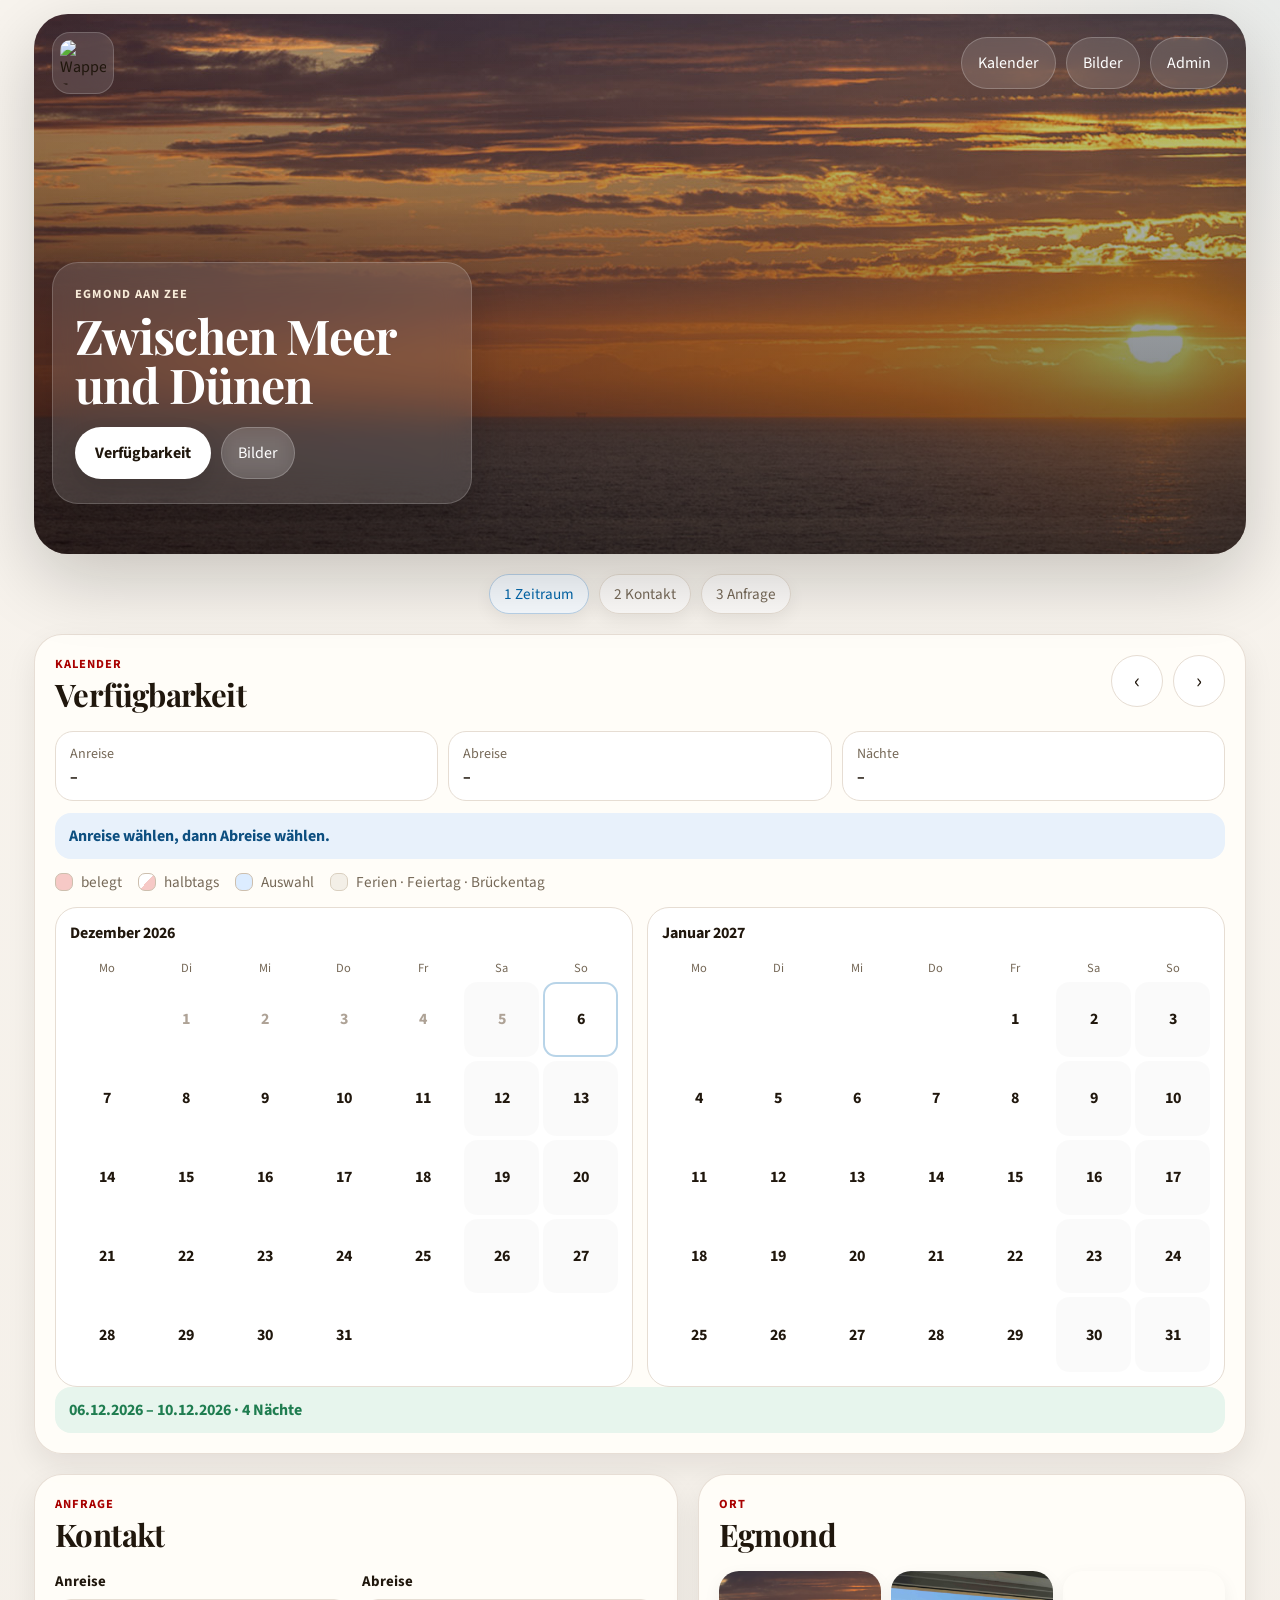
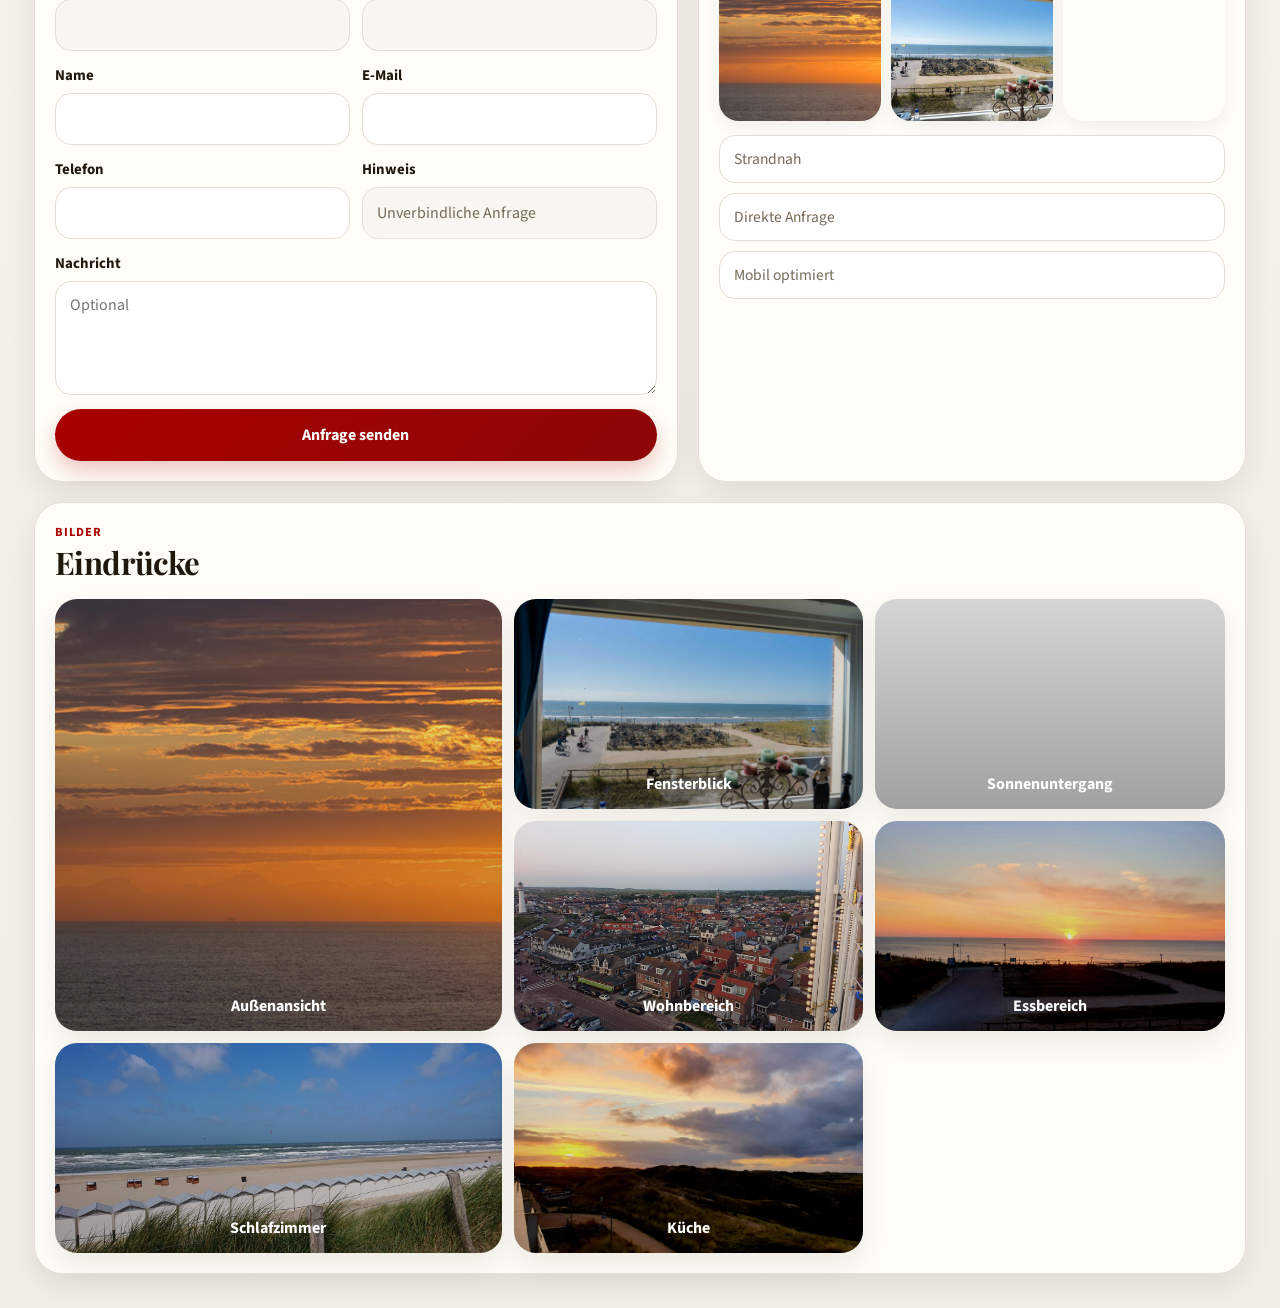
==== commit 75eefa5d: "fix v8" ====
--- a/index.html
+++ b/index.html
@@ -22,10 +22,6 @@
       <div class="topbar">
         <a href="#top" class="brand" data-scroll-target="#top" aria-label="Zur Startseite">
           <img src="images/wappen_neu.png" alt="Wappen Egmond" class="brand-logo">
-          <div>
-            <div class="eyebrow on-dark">Egmond</div>
-            <div class="brand-title on-dark">Ferienwohnung</div>
-          </div>
         </a>
         <nav class="topbar-actions" aria-label="Schnellnavigation">
           <a href="#booking" class="nav-pill on-dark" data-scroll-target="#booking">Kalender</a>
@@ -35,8 +31,8 @@
       </div>
 
       <div class="hero-card">
-        <div class="eyebrow on-dark">Am Meer</div>
-        <h1 class="on-dark">Ruhig wohnen.</h1>
+        <div class="eyebrow on-dark">Egmond aan Zee</div>
+        <h1 class="on-dark">Zwischen Meer und Dünen</h1>
         <div class="hero-actions">
           <a href="#booking" class="primary-btn light" data-scroll-target="#booking">Verfügbarkeit</a>
           <a href="#gallery" class="nav-pill on-dark" data-scroll-target="#gallery">Bilder</a>
@@ -66,9 +62,18 @@
         </div>
 
         <div class="summary-strip">
-          <div class="summary-card"><span>Anreise</span><strong id="summaryArrival">–</strong></div>
-          <div class="summary-card"><span>Abreise</span><strong id="summaryDeparture">–</strong></div>
-          <div class="summary-card"><span>Nächte</span><strong id="summaryNights">–</strong></div>
+          <div class="summary-card">
+            <span>Anreise</span>
+            <strong id="summaryArrival">–</strong>
+          </div>
+          <div class="summary-card">
+            <span>Abreise</span>
+            <strong id="summaryDeparture">–</strong>
+          </div>
+          <div class="summary-card">
+            <span>Nächte</span>
+            <strong id="summaryNights">–</strong>
+          </div>
         </div>
 
         <div id="selectionNotice" class="notice notice-info">Anreise wählen, dann Abreise wählen.</div>
@@ -77,9 +82,7 @@
           <span class="legend-item"><span class="legend-swatch booked"></span>belegt</span>
           <span class="legend-item"><span class="legend-swatch half"></span>halbtags</span>
           <span class="legend-item"><span class="legend-swatch range"></span>Auswahl</span>
-          <span class="legend-item"><span class="legend-swatch school"></span>Ferien NRW</span>
-          <span class="legend-item"><span class="legend-swatch holiday"></span>Feiertag</span>
-          <span class="legend-item"><span class="legend-swatch bridge"></span>Brückentag</span>
+          <span class="legend-item"><span class="legend-swatch seasonal"></span>Ferien · Feiertag · Brückentag</span>
         </div>
 
         <div class="calendar-wrap" id="calendarWrap">
@@ -100,27 +103,60 @@
 
           <form id="bookingForm" class="stack" novalidate>
             <div class="field-grid">
-              <label class="field"><span>Anreise</span><input id="arrivalInput" type="text" readonly aria-readonly="true" /></label>
-              <label class="field"><span>Abreise</span><input id="departureInput" type="text" readonly aria-readonly="true" /></label>
+              <label class="field">
+                <span>Anreise</span>
+                <input id="arrivalInput" type="text" readonly aria-readonly="true" />
+              </label>
+              <label class="field">
+                <span>Abreise</span>
+                <input id="departureInput" type="text" readonly aria-readonly="true" />
+              </label>
             </div>
+
             <div class="field-grid">
-              <label class="field"><span>Name</span><input id="nameInput" type="text" autocomplete="name" required /></label>
-              <label class="field"><span>E-Mail</span><input id="emailInput" type="email" autocomplete="email" required /></label>
+              <label class="field">
+                <span>Name</span>
+                <input id="nameInput" type="text" autocomplete="name" required />
+              </label>
+              <label class="field">
+                <span>E-Mail</span>
+                <input id="emailInput" type="email" autocomplete="email" required />
+              </label>
             </div>
+
             <div class="field-grid">
-              <label class="field"><span>Telefon</span><input id="phoneInput" type="tel" autocomplete="tel" required /></label>
-              <label class="field"><span>Hinweis</span><input id="shortHint" type="text" readonly value="Unverbindliche Anfrage" aria-readonly="true" /></label>
+              <label class="field">
+                <span>Telefon</span>
+                <input id="phoneInput" type="tel" autocomplete="tel" required />
+              </label>
+              <label class="field">
+                <span>Hinweis</span>
+                <input id="shortHint" type="text" readonly value="Unverbindliche Anfrage" aria-readonly="true" />
+              </label>
             </div>
-            <label class="field"><span>Nachricht</span><textarea id="messageInput" rows="4" placeholder="Optional"></textarea></label>
+
+            <label class="field">
+              <span>Nachricht</span>
+              <textarea id="messageInput" rows="4" placeholder="Optional"></textarea>
+            </label>
+
             <button class="primary-btn" id="submitBtn" type="submit">Anfrage senden</button>
+
             <div id="formError" class="notice notice-error hidden"></div>
             <div id="formSuccess" class="notice notice-success hidden"></div>
           </form>
         </section>
 
         <section class="panel panel-side">
-          <div class="section-head"><div><div class="kicker">Ort</div><h2>Egmond</h2></div></div>
+          <div class="section-head">
+            <div>
+              <div class="kicker">Ort</div>
+              <h2>Egmond</h2>
+            </div>
+          </div>
+
           <div class="mini-gallery" id="miniGallery"></div>
+
           <div class="quiet-list" aria-label="Kurzinfos">
             <div class="quiet-item">Strandnah</div>
             <div class="quiet-item">Direkte Anfrage</div>
@@ -130,7 +166,13 @@
       </section>
 
       <section class="panel panel-gallery" id="gallery">
-        <div class="section-head"><div><div class="kicker">Bilder</div><h2>Eindrücke</h2></div></div>
+        <div class="section-head">
+          <div>
+            <div class="kicker">Bilder</div>
+            <h2>Eindrücke</h2>
+          </div>
+        </div>
+
         <div class="gallery-mosaic" id="galleryMosaic"></div>
       </section>
     </main>
@@ -139,10 +181,13 @@
   <div class="lightbox" id="lightbox" aria-hidden="true">
     <button class="lightbox-close" id="lightboxClose" aria-label="Schließen">×</button>
     <button class="lightbox-nav prev" id="lightboxPrev" aria-label="Vorheriges Bild">‹</button>
-    <div class="lightbox-stage"><div class="lightbox-image" id="lightboxImage"></div><div class="lightbox-caption" id="lightboxCaption"></div></div>
+    <div class="lightbox-stage">
+      <div class="lightbox-image" id="lightboxImage"></div>
+      <div class="lightbox-caption" id="lightboxCaption"></div>
+    </div>
     <button class="lightbox-nav next" id="lightboxNext" aria-label="Nächstes Bild">›</button>
   </div>
 
   <script src="app.js"></script>
 </body>
-</html>+</html>
--- a/app.css
+++ b/app.css
@@ -1,49 +1,30 @@
-/* shared layout */
 :root{
   --red:#a90100;
   --blue:#0066ab;
   --blue-soft:#e8f1fb;
-  --red-soft:#f8dfdd;
   --ink:#20170d;
   --muted:#766958;
-  --bg:#f4f1eb;
-  --panel:#fffdf8;
   --line:#e6ddd3;
   --line-strong:#cdbfae;
   --success:#1f7d50;
   --success-soft:#e7f5ed;
   --danger:#b3261e;
   --danger-soft:#fdeceb;
-  --school:#f1dd89;
-  --holiday:#1f7d50;
-  --bridge:#8a6bbd;
+  --special-bg:#f3efe7;
+  --special-line:#d9cfbf;
   --shadow-sm:0 6px 18px rgba(20,14,9,.06);
   --shadow-md:0 12px 30px rgba(20,14,9,.08);
   --shadow-lg:0 24px 72px rgba(12,8,4,.20);
-  --radius-xl:28px;
-  --radius-lg:20px;
-  --radius-md:16px;
-  --radius-sm:12px;
-  --radius-pill:999px;
   --touch:52px;
   --max-width:1240px;
 }
-*{box-sizing:border-box}
-html{scroll-behavior:smooth}
-body{
-  margin:0;
-  color:var(--ink);
-  font-family:"Source Sans 3",-apple-system,BlinkMacSystemFont,"Segoe UI",sans-serif;
-  background:radial-gradient(circle at top right, rgba(0,102,171,.06), transparent 22rem),linear-gradient(180deg, #f8f4ee 0%, #f2ede6 100%);
-}
+*{box-sizing:border-box} html{scroll-behavior:smooth}
+body{margin:0;color:var(--ink);font-family:"Source Sans 3",-apple-system,BlinkMacSystemFont,"Segoe UI",sans-serif;background:radial-gradient(circle at top right, rgba(0,102,171,.06), transparent 22rem),linear-gradient(180deg, #f8f4ee 0%, #f2ede6 100%)}
 body.admin-body{background:radial-gradient(circle at top left, rgba(169,1,0,.05), transparent 22rem),linear-gradient(180deg, #f8f4ee 0%, #f1ebe2 100%)}
-h1,h2,h3,p{margin:0}
-button,input,textarea,select{font:inherit}
-button{cursor:pointer}
-a{text-decoration:none;color:inherit}
+h1,h2,h3,p{margin:0} button,input,textarea,select{font:inherit} button{cursor:pointer} a{text-decoration:none;color:inherit}
 #booking,#gallery,#top{scroll-margin-top:18px}
 .site-shell,.admin-shell{max-width:var(--max-width);margin:0 auto;padding:14px 14px 34px}
-.hero{position:relative;min-height:560px;border-radius:34px;overflow:hidden;box-shadow:var(--shadow-lg)}
+.hero{position:relative;min-height:540px;border-radius:34px;overflow:hidden;box-shadow:var(--shadow-lg)}
 .hero-media,.hero-layer,.hero-overlay{position:absolute;inset:0}
 .hero-layer{background-size:cover;background-position:center;opacity:0;transform:scale(1.04);transition:opacity 1s ease, transform 6s ease}
 .hero-layer.active{opacity:1;transform:scale(1)}
@@ -54,24 +35,24 @@
 .brand-logo{width:62px;height:62px;object-fit:contain;border-radius:18px;background:rgba(255,255,255,.12);border:1px solid rgba(255,255,255,.18);padding:7px;backdrop-filter:blur(12px)}
 .admin-logo{background:#fff;border-color:var(--line)}
 .brand-title{font-weight:700;font-size:1.03rem}
-.hero-card{position:relative;z-index:1;max-width:460px;margin:146px 18px 18px;padding:24px 24px 26px;border-radius:26px;background:rgba(255,255,255,.12);border:1px solid rgba(255,255,255,.18);backdrop-filter:blur(16px);box-shadow:0 18px 40px rgba(0,0,0,.14)}
+.hero-card{position:relative;z-index:1;max-width:420px;margin:150px 18px 18px;padding:22px 22px 24px;border-radius:26px;background:rgba(255,255,255,.12);border:1px solid rgba(255,255,255,.18);backdrop-filter:blur(16px);box-shadow:0 18px 40px rgba(0,0,0,.14)}
 .on-dark{color:#fff}
 .eyebrow,.kicker{font-size:.78rem;text-transform:uppercase;letter-spacing:.08em;font-weight:700;color:var(--red)}
 .eyebrow.on-dark{color:rgba(255,243,224,.95)}
 h1,h2{font-family:"Playfair Display",Georgia,serif;letter-spacing:-.02em}
-h1{font-size:clamp(1.95rem,4vw,3.3rem);line-height:.98;margin-top:8px}
-h2{font-size:clamp(1.4rem,2.7vw,1.95rem)}
-.hero-actions{display:flex;gap:10px;flex-wrap:wrap;margin-top:20px}
+h1{font-size:clamp(1.9rem, 4vw, 3rem);line-height:1.02;margin-top:8px}
+h2{font-size:clamp(1.4rem, 2.7vw, 1.95rem)}
+.hero-actions{display:flex;gap:10px;flex-wrap:wrap;margin-top:18px}
 .page{display:grid;gap:20px;margin-top:20px}
 .section-intro{display:flex;justify-content:center}
 .step-row{display:flex;gap:10px;flex-wrap:wrap}
 .step-chip{min-height:40px;border-radius:999px;padding:0 14px;display:inline-flex;align-items:center;background:rgba(255,255,255,.72);border:1px solid var(--line);color:var(--muted);box-shadow:var(--shadow-sm);font-size:.95rem}
 .step-chip.is-active{color:var(--blue);border-color:#bad3ea;background:#f7fbff}
-.panel{background:rgba(255,253,248,.96);border:1px solid rgba(230,221,211,.95);border-radius:var(--radius-xl);box-shadow:var(--shadow-md);padding:20px}
+.panel{background:rgba(255,253,248,.96);border:1px solid rgba(230,221,211,.95);border-radius:28px;box-shadow:var(--shadow-md);padding:20px}
 .panel-booking,.panel-gallery{grid-column:1 / -1}
 .split-grid{display:grid;grid-template-columns:1.08fr .92fr;gap:20px}
 .section-head{display:flex;justify-content:space-between;align-items:flex-start;gap:12px;margin-bottom:16px}
-.icon-btn,.nav-pill,.tab-btn,.primary-btn{min-height:var(--touch);border-radius:var(--radius-pill);display:inline-flex;align-items:center;justify-content:center;transition:transform .18s ease, border-color .18s ease, box-shadow .18s ease}
+.icon-btn,.nav-pill,.tab-btn,.primary-btn{min-height:var(--touch);border-radius:999px;display:inline-flex;align-items:center;justify-content:center;transition:transform .18s ease,border-color .18s ease,box-shadow .18s ease}
 .icon-btn,.nav-pill,.tab-btn{border:1px solid var(--line);background:#fff;color:var(--ink);padding:0 16px}
 .icon-btn{min-width:var(--touch);padding:0;font-size:1.4rem}
 .nav-pill.on-dark{background:rgba(255,255,255,.12);color:#fff;border-color:rgba(255,255,255,.22);backdrop-filter:blur(10px)}
@@ -84,15 +65,99 @@
 .summary-strip{display:grid;grid-template-columns:repeat(3,minmax(0,1fr));gap:10px;margin-bottom:12px}
 .summary-card{border:1px solid var(--line);border-radius:18px;background:#fff;padding:12px 14px}
 .summary-card span{display:block;color:var(--muted);font-size:.88rem;margin-bottom:2px}
-.notice{border-radius:16px;padding:11px 13px;font-weight:700;border:1px solid transparent}.notice-info{color:#0d4f80;background:var(--blue-soft)}.notice-success{color:var(--success);background:var(--success-soft)}.notice-error{color:var(--danger);background:var(--danger-soft)}.hidden{display:none!important}
-.legend{display:flex;gap:10px 16px;flex-wrap:wrap;color:var(--muted);margin:12px 0 14px}.legend.compact{margin-top:0}.legend-item{display:inline-flex;align-items:center;gap:8px;font-size:.95rem}
-.legend-swatch{width:18px;height:18px;border-radius:7px;border:1px solid var(--line-strong);background:#fff}.legend-swatch.booked{background:#f6c9c6}.legend-swatch.half{background:linear-gradient(135deg, #fff 0 50%, #f6c9c6 50% 100%)}.legend-swatch.range{background:#dcecff}.legend-swatch.school{background:var(--school)}.legend-swatch.holiday{background:transparent;border-color:var(--holiday);box-shadow:inset 0 0 0 2px var(--holiday)}.legend-swatch.bridge{background:transparent;border-color:var(--bridge);box-shadow:inset 0 0 0 2px var(--bridge)}
-.calendar-wrap{touch-action:pan-y}.calendar-grid{display:grid;grid-template-columns:repeat(2,minmax(0,1fr));gap:14px}.month-card{border:1px solid var(--line);border-radius:22px;background:#fff;padding:14px}.month-head{display:flex;justify-content:space-between;align-items:center;margin-bottom:10px}.month-title{font-weight:700;font-size:1rem}.weekdays,.days-grid{display:grid;grid-template-columns:repeat(7,minmax(0,1fr));gap:4px}.weekday{text-align:center;color:var(--muted);font-size:.78rem;padding:5px 0}.day-btn,.day-spacer{aspect-ratio:1}.day-btn{position:relative;border:none;border-radius:13px;background:#fff;min-height:44px;color:var(--ink);overflow:hidden}.day-btn:hover:not(:disabled){background:#f8f4ef}.day-btn:focus-visible{outline:3px solid rgba(0,102,171,.18);outline-offset:1px}.day-btn[data-weekend="true"]{box-shadow:inset 0 0 0 999px rgba(0,0,0,.018)}.day-btn[data-today="true"]{box-shadow:inset 0 0 0 2px rgba(0,102,171,.28)}.day-btn .num{font-weight:700;position:relative;z-index:2}.day-btn[data-state="booked"]{background:#f5d3d1;color:#7a1d15}.day-btn[data-state="half-start"]{background:linear-gradient(135deg,#fff 0 50%, #f5d3d1 50% 100%)}.day-btn[data-state="half-end"]{background:linear-gradient(135deg,#f5d3d1 0 50%, #fff 50% 100%)}.day-btn[data-preview="true"],.day-btn[data-in-range="true"]{background:#e5f0fb}.day-btn[data-boundary="start"],.day-btn[data-boundary="end"]{background:var(--blue);color:#fff}.day-btn:disabled{cursor:not-allowed;opacity:.96}.day-btn[data-past="true"]{color:#ab9f92}.day-markers{position:absolute;left:4px;right:4px;bottom:4px;display:flex;justify-content:center;gap:3px;z-index:2}.day-marker{width:6px;height:6px;border-radius:50%;background:transparent;border:1px solid transparent}.day-marker.school{background:var(--school);border-color:#d7c26a}.day-marker.holiday{border-color:var(--holiday);box-shadow:inset 0 0 0 1px var(--holiday)}.day-marker.bridge{border-color:var(--bridge);box-shadow:inset 0 0 0 1px var(--bridge)}
-.stack{display:grid;gap:14px}.field-grid{display:grid;grid-template-columns:repeat(2,minmax(0,1fr));gap:12px}.field{display:grid;gap:7px}.field span{font-weight:700;font-size:.93rem}.field input,.field textarea,.field select{width:100%;min-height:var(--touch);border:1px solid var(--line);background:#fff;color:var(--ink);border-radius:16px;padding:12px 14px}.field input[readonly],#shortHint{background:#faf7f2;color:var(--muted)}.field textarea{resize:vertical}.field input:focus-visible,.field textarea:focus-visible,.field select:focus-visible{outline:3px solid rgba(0,102,171,.16);border-color:#94bfdc}.action-row{display:flex;align-items:center;gap:12px}.action-row.split{justify-content:space-between}
-.mini-gallery{display:grid;grid-template-columns:repeat(3,minmax(0,1fr));gap:10px}.mini-card{min-height:150px;border:none;border-radius:20px;background:center/cover no-repeat;box-shadow:var(--shadow-sm)}.quiet-list{display:grid;gap:10px;margin-top:14px}.quiet-item{min-height:48px;border-radius:16px;padding:0 14px;display:flex;align-items:center;background:#fff;border:1px solid var(--line);color:var(--muted);font-size:.97rem}
-.gallery-mosaic{display:grid;grid-template-columns:1.15fr .9fr .9fr;gap:12px}.mosaic-tile{position:relative;min-height:210px;border:none;border-radius:22px;overflow:hidden;background:#d9d9d9 center/cover no-repeat;box-shadow:var(--shadow-md)}.mosaic-tile::after{content:"";position:absolute;inset:0;background:linear-gradient(180deg, rgba(0,0,0,.02) 0%, rgba(0,0,0,.26) 100%)}.mosaic-tile.large{grid-row:span 2;min-height:432px}.mosaic-tile:hover{transform:translateY(-2px)}.mosaic-caption{position:absolute;left:14px;right:14px;bottom:14px;color:#fff;z-index:1;font-weight:700}
-.lightbox{position:fixed;inset:0;display:none;align-items:center;justify-content:center;background:rgba(10,10,12,.90);z-index:9999}.lightbox.open{display:flex}.lightbox-stage{width:min(92vw,1100px)}.lightbox-image{width:100%;aspect-ratio:16/10;border-radius:24px;background:#171717 center/cover no-repeat}.lightbox-caption{color:#fff;text-align:center;margin-top:12px;opacity:.92}.lightbox-close,.lightbox-nav{position:absolute;border:none;color:#fff;background:rgba(255,255,255,.12);backdrop-filter:blur(10px)}.lightbox-close{top:18px;right:18px;width:48px;height:48px;border-radius:50%;font-size:1.85rem}.lightbox-nav{top:50%;transform:translateY(-50%);width:50px;height:50px;border-radius:50%;font-size:2rem}.lightbox-nav.prev{left:18px}.lightbox-nav.next{right:18px}
-.admin-topbar{display:flex;justify-content:space-between;align-items:center;gap:14px;margin-bottom:18px;padding:10px 4px 0}.dashboard{display:grid;gap:18px}.dashboard-header{display:flex;justify-content:space-between;align-items:flex-start;gap:16px}.admin-login{max-width:420px;margin:6vh auto 0}.stat-grid{display:grid;grid-template-columns:repeat(4,minmax(0,1fr));gap:12px}.stat-card{padding:16px;border-radius:20px;border:1px solid var(--line);background:#fff}.stat-card .label{color:var(--muted);font-size:.9rem}.stat-card .value{margin-top:4px;font-size:1.62rem;font-weight:800}.dashboard-tabs{display:flex;gap:10px;flex-wrap:wrap}.tab-btn.is-active{background:var(--ink);color:#fff;border-color:var(--ink)}.year-grid{display:grid;grid-template-columns:repeat(4,minmax(0,1fr));gap:12px}.year-month{background:#fff;border:1px solid var(--line);border-radius:20px;padding:12px}.year-title{font-size:.98rem;margin-bottom:8px}.mini-weekdays,.mini-days{display:grid;grid-template-columns:repeat(7,minmax(0,1fr));gap:3px}.mini-weekday{text-align:center;color:var(--muted);font-size:.72rem;padding:2px 0 4px}.mini-day,.mini-spacer{aspect-ratio:1}.mini-day{position:relative;border:none;border-radius:8px;background:#fff;font-size:.72rem;padding:0;overflow:hidden}.mini-day[data-state="booked"]{background:#f5d3d1;color:#7a1d15}.mini-day[data-state="half-start"]{background:linear-gradient(135deg,#fff 0 50%, #f5d3d1 50% 100%)}.mini-day[data-state="half-end"]{background:linear-gradient(135deg,#f5d3d1 0 50%, #fff 50% 100%)}.mini-markers{position:absolute;left:2px;right:2px;bottom:2px;display:flex;justify-content:center;gap:2px}.mini-dot{width:4px;height:4px;border-radius:50%;background:transparent;border:1px solid transparent}.mini-dot.school{background:var(--school);border-color:#d7c26a}.mini-dot.holiday{border-color:var(--holiday);box-shadow:inset 0 0 0 1px var(--holiday)}.mini-dot.bridge{border-color:var(--bridge);box-shadow:inset 0 0 0 1px var(--bridge)}.mini-name{display:block;margin-top:8px;min-height:20px;color:var(--muted);font-size:.78rem;white-space:nowrap;overflow:hidden;text-overflow:ellipsis}
-.data-list{display:grid;gap:12px;margin-top:18px}.data-item{display:grid;gap:10px;border:1px solid var(--line);border-radius:18px;background:#fff;padding:14px}.data-item-head{display:flex;justify-content:space-between;align-items:flex-start;gap:12px}.data-meta{display:flex;flex-wrap:wrap;gap:8px 14px;color:var(--muted)}.data-actions{display:flex;gap:8px;flex-wrap:wrap}.pill{display:inline-flex;align-items:center;min-height:32px;border-radius:999px;padding:0 12px;font-size:.84rem;font-weight:700;background:var(--blue-soft);color:var(--blue)}.pill.danger{background:var(--danger-soft);color:var(--danger)}.empty-state{border:1px dashed var(--line-strong);border-radius:18px;padding:18px;color:var(--muted);background:rgba(255,255,255,.55)}
+.notice{border-radius:16px;padding:11px 13px;font-weight:700;border:1px solid transparent}
+.notice-info{color:#0d4f80;background:var(--blue-soft)}
+.notice-success{color:var(--success);background:var(--success-soft)}
+.notice-error{color:var(--danger);background:var(--danger-soft)}
+.hidden{display:none!important}
+.legend{display:flex;gap:10px 16px;flex-wrap:wrap;color:var(--muted);margin:12px 0 14px}
+.legend-item{display:inline-flex;align-items:center;gap:8px;font-size:.95rem}
+.legend-swatch{width:18px;height:18px;border-radius:7px;border:1px solid var(--line-strong);background:#fff}
+.legend-swatch.booked{background:#f6c9c6}
+.legend-swatch.half{background:linear-gradient(135deg,#fff 0 50%, #f6c9c6 50% 100%)}
+.legend-swatch.range{background:#dcecff}
+.legend-swatch.seasonal{background:var(--special-bg);border-color:var(--special-line)}
+.calendar-wrap{touch-action:pan-y}
+.calendar-grid{display:grid;grid-template-columns:repeat(2,minmax(0,1fr));gap:14px}
+.month-card{border:1px solid var(--line);border-radius:22px;background:#fff;padding:14px}
+.month-head{display:flex;justify-content:space-between;align-items:center;margin-bottom:10px}
+.month-title{font-weight:700;font-size:1rem}
+.weekdays,.days-grid{display:grid;grid-template-columns:repeat(7,minmax(0,1fr));gap:4px}
+.weekday{text-align:center;color:var(--muted);font-size:.78rem;padding:5px 0}
+.day-btn,.day-spacer{aspect-ratio:1}
+.day-btn{position:relative;border:none;border-radius:13px;background:#fff;min-height:44px;color:var(--ink)}
+.day-btn:hover:not(:disabled){background:#f8f4ef}
+.day-btn:focus-visible{outline:3px solid rgba(0,102,171,.18);outline-offset:1px}
+.day-btn[data-weekend="true"]{box-shadow:inset 0 0 0 999px rgba(0,0,0,.018)}
+.day-btn[data-today="true"]{box-shadow:inset 0 0 0 2px rgba(0,102,171,.28)}
+.day-btn[data-special="true"]{background:var(--special-bg);box-shadow:inset 0 0 0 1px var(--special-line)}
+.day-btn .num{font-weight:700;position:relative;z-index:2}
+.day-btn[data-state="booked"]{background:#f5d3d1;color:#7a1d15}
+.day-btn[data-state="half-start"]{background:linear-gradient(135deg,#fff 0 50%, #f5d3d1 50% 100%)}
+.day-btn[data-state="half-end"]{background:linear-gradient(135deg,#f5d3d1 0 50%, #fff 50% 100%)}
+.day-btn[data-preview="true"],.day-btn[data-in-range="true"]{background:#e5f0fb}
+.day-btn[data-boundary="start"],.day-btn[data-boundary="end"]{background:var(--blue);color:#fff}
+.day-btn:disabled{cursor:not-allowed;opacity:.96}
+.day-btn[data-past="true"]{color:#ab9f92}
+.day-btn[data-special="true"][data-state="booked"],.day-btn[data-special="true"][data-state="half-start"],.day-btn[data-special="true"][data-state="half-end"],.day-btn[data-special="true"][data-preview="true"],.day-btn[data-special="true"][data-in-range="true"],.day-btn[data-special="true"][data-boundary="start"],.day-btn[data-special="true"][data-boundary="end"]{box-shadow:none}
+.stack{display:grid;gap:14px}
+.field-grid{display:grid;grid-template-columns:repeat(2,minmax(0,1fr));gap:12px}
+.field{display:grid;gap:7px}
+.field span{font-weight:700;font-size:.93rem}
+.field input,.field textarea,.field select{width:100%;min-height:var(--touch);border:1px solid var(--line);background:#fff;color:var(--ink);border-radius:16px;padding:12px 14px}
+.field input[readonly],#shortHint{background:#faf7f2;color:var(--muted)}
+.field textarea{resize:vertical}
+.field input:focus-visible,.field textarea:focus-visible,.field select:focus-visible{outline:3px solid rgba(0,102,171,.16);border-color:#94bfdc}
+.action-row{display:flex;align-items:center;gap:12px}
+.action-row.split{justify-content:space-between}
+.mini-gallery{display:grid;grid-template-columns:repeat(3,minmax(0,1fr));gap:10px}
+.mini-card{min-height:150px;border:none;border-radius:20px;background:center/cover no-repeat;box-shadow:var(--shadow-sm)}
+.quiet-list{display:grid;gap:10px;margin-top:14px}
+.quiet-item{min-height:48px;border-radius:16px;padding:0 14px;display:flex;align-items:center;background:#fff;border:1px solid var(--line);color:var(--muted);font-size:.97rem}
+.gallery-mosaic{display:grid;grid-template-columns:1.15fr .9fr .9fr;gap:12px}
+.mosaic-tile{position:relative;min-height:210px;border:none;border-radius:22px;overflow:hidden;background:#d9d9d9 center/cover no-repeat;box-shadow:var(--shadow-md)}
+.mosaic-tile::after{content:"";position:absolute;inset:0;background:linear-gradient(180deg, rgba(0,0,0,.02) 0%, rgba(0,0,0,.26) 100%)}
+.mosaic-tile.large{grid-row:span 2;min-height:432px}
+.mosaic-tile:hover{transform:translateY(-2px)}
+.mosaic-caption{position:absolute;left:14px;right:14px;bottom:14px;color:#fff;z-index:1;font-weight:700}
+.lightbox{position:fixed;inset:0;display:none;align-items:center;justify-content:center;background:rgba(10,10,12,.90);z-index:9999}
+.lightbox.open{display:flex}
+.lightbox-stage{width:min(92vw, 1100px)}
+.lightbox-image{width:100%;aspect-ratio:16/10;border-radius:24px;background:#171717 center/cover no-repeat}
+.lightbox-caption{color:#fff;text-align:center;margin-top:12px;opacity:.92}
+.lightbox-close,.lightbox-nav{position:absolute;border:none;color:#fff;background:rgba(255,255,255,.12);backdrop-filter:blur(10px)}
+.lightbox-close{top:18px;right:18px;width:48px;height:48px;border-radius:50%;font-size:1.85rem}
+.lightbox-nav{top:50%;transform:translateY(-50%);width:50px;height:50px;border-radius:50%;font-size:2rem}
+.lightbox-nav.prev{left:18px}.lightbox-nav.next{right:18px}
+.admin-topbar{display:flex;justify-content:space-between;align-items:center;gap:14px;margin-bottom:18px;padding:10px 4px 0}
+.dashboard{display:grid;gap:18px}
+.dashboard-header{display:flex;justify-content:space-between;align-items:flex-start;gap:16px}
+.admin-login{max-width:420px;margin:0 auto}
+.stat-grid{display:grid;grid-template-columns:repeat(4,minmax(0,1fr));gap:12px}
+.stat-card{padding:16px;border-radius:20px;border:1px solid var(--line);background:#fff}
+.stat-card .label{color:var(--muted);font-size:.9rem}
+.stat-card .value{margin-top:4px;font-size:1.62rem;font-weight:800}
+.dashboard-tabs{display:flex;gap:10px;flex-wrap:wrap}
+.tab-btn.is-active{background:var(--ink);color:#fff;border-color:var(--ink)}
+.year-grid{display:grid;grid-template-columns:repeat(4,minmax(0,1fr));gap:12px}
+.year-month{background:#fff;border:1px solid var(--line);border-radius:20px;padding:12px}
+.year-title{font-size:.98rem;margin-bottom:8px}
+.mini-weekdays,.mini-days{display:grid;grid-template-columns:repeat(7,minmax(0,1fr));gap:3px}
+.mini-weekday{text-align:center;color:var(--muted);font-size:.72rem;padding:2px 0 4px}
+.mini-day,.mini-spacer{aspect-ratio:1}
+.mini-day{border:none;border-radius:8px;background:#fff;font-size:.72rem;padding:0}
+.mini-day[data-state="booked"]{background:#f5d3d1;color:#7a1d15}
+.mini-day[data-state="half-start"]{background:linear-gradient(135deg,#fff 0 50%, #f5d3d1 50% 100%)}
+.mini-day[data-state="half-end"]{background:linear-gradient(135deg,#f5d3d1 0 50%, #fff 50% 100%)}
+.mini-day[data-special="true"]{background:var(--special-bg);box-shadow:inset 0 0 0 1px var(--special-line)}
+.mini-name{display:block;margin-top:8px;min-height:20px;color:var(--muted);font-size:.78rem;white-space:nowrap;overflow:hidden;text-overflow:ellipsis}
+.data-list{display:grid;gap:12px;margin-top:18px}
+.data-item{display:grid;gap:10px;border:1px solid var(--line);border-radius:18px;background:#fff;padding:14px}
+.data-item-head{display:flex;justify-content:space-between;align-items:flex-start;gap:12px}
+.data-meta{display:flex;flex-wrap:wrap;gap:8px 14px;color:var(--muted)}
+.data-actions{display:flex;gap:8px;flex-wrap:wrap}
+.pill{display:inline-flex;align-items:center;min-height:32px;border-radius:999px;padding:0 12px;font-size:.84rem;font-weight:700;background:var(--blue-soft);color:var(--blue)}
+.pill.danger{background:var(--danger-soft);color:var(--danger)}
+.empty-state{border:1px dashed var(--line-strong);border-radius:18px;padding:18px;color:var(--muted);background:rgba(255,255,255,.55)}
 @media (max-width: 1080px){.split-grid{grid-template-columns:1fr}.calendar-grid,.summary-strip,.stat-grid,.year-grid{grid-template-columns:1fr 1fr}.gallery-mosaic{grid-template-columns:1fr 1fr}.mosaic-tile.large{grid-row:auto;min-height:300px}}
 @media (max-width: 760px){.site-shell,.admin-shell{padding:10px 10px 26px}.hero{min-height:500px}.topbar,.dashboard-header,.admin-topbar{flex-direction:column;align-items:flex-start}.hero-card{margin:124px 14px 14px;padding:22px}.calendar-grid,.summary-strip,.field-grid,.mini-gallery,.stat-grid,.year-grid,.gallery-mosaic{grid-template-columns:1fr}.panel,.month-card,.year-month{padding:16px 12px}.mosaic-tile,.mini-card{min-height:210px}.topbar-actions,.dashboard-actions,.admin-topbar-actions{width:100%}}
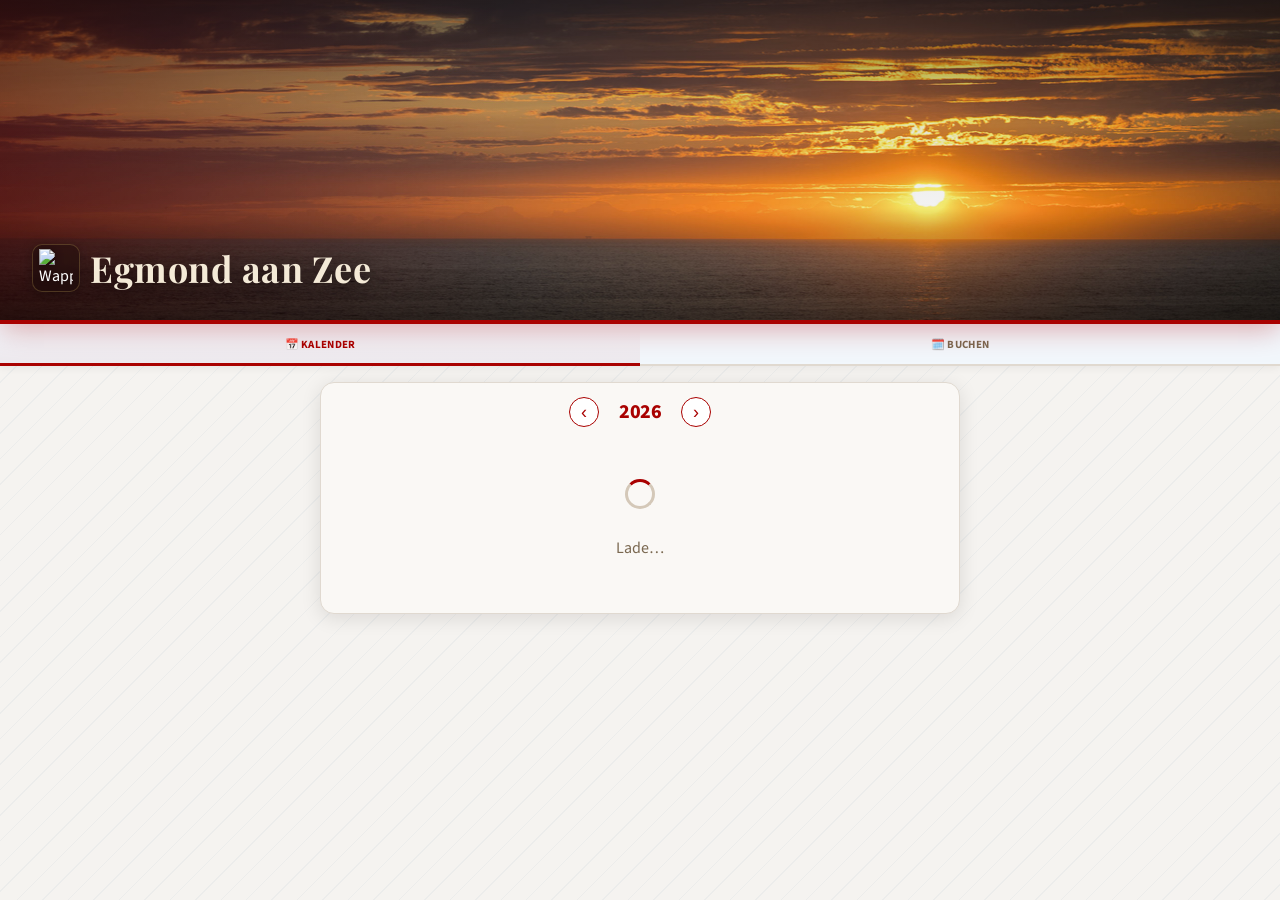
==== commit af2bfde9: "back to claude" ====
--- a/index.html
+++ b/index.html
@@ -1,193 +1,1727 @@
 <!DOCTYPE html>
 <html lang="de">
 <head>
-  <meta charset="UTF-8" />
-  <meta name="viewport" content="width=device-width, initial-scale=1" />
-  <title>Egmond aan Zee – Ferienwohnung</title>
-  <link rel="manifest" href="manifest.json" />
-  <link rel="stylesheet" href="app.css" />
-  <link rel="preconnect" href="https://fonts.googleapis.com">
-  <link rel="preconnect" href="https://fonts.gstatic.com" crossorigin>
-  <link href="https://fonts.googleapis.com/css2?family=Playfair+Display:wght@700;900&family=Source+Sans+3:wght@400;600;700&display=swap" rel="stylesheet">
+<meta charset="UTF-8">
+<meta name="viewport" content="width=device-width, initial-scale=1.0, maximum-scale=1.0, user-scalable=no">
+<meta name="apple-mobile-web-app-capable" content="yes">
+<meta name="apple-mobile-web-app-title" content="Egmond">
+<meta name="apple-mobile-web-app-status-bar-style" content="black-translucent">
+<meta name="theme-color" content="#A90100">
+<meta name="description" content="Ferienwohnung Egmond aan Zee – Verfügbarkeit prüfen und Aufenthalt anfragen.">
+<meta property="og:title" content="Ferienwohnung Egmond aan Zee">
+<meta property="og:description" content="Verfügbarkeit prüfen und Aufenthalt anfragen – direkt im Buchungskalender.">
+<meta property="og:image" content="images/header_neu.jpg">
+<meta property="og:type" content="website">
+<title>Egmond aan Zee – Ferienwohnung</title>
+<link rel="icon" type="image/png" href="images/wappen_neu.png">
+<link rel="apple-touch-icon" href="images/wappen_neu.png">
+<link rel="manifest" href="manifest.json">
+<link href="https://fonts.googleapis.com/css2?family=Playfair+Display:wght@700;900&family=Source+Sans+3:wght@400;600;700&display=swap" rel="stylesheet">
+<style>
+:root {
+  /* Egmond Wappen: Rot, Gold, Blau */
+  --egmond-red:#A90100; --egmond-gold:#FFDA4E; --egmond-blue:#0066AB;
+  --bg:#F5F3F0; --card:#FAF8F5; --border:#E0D9D0; --text:#1C1408; --muted:#7A6850;
+  --shadow-sm:0 1px 6px rgba(20,12,4,.09); --shadow:0 4px 20px rgba(20,12,4,.11);
+  --r:14px; --r-sm:9px;
+  --free:#E8E2D6; --free-t:#3A2A14;
+  --holiday:#D4F4FF; --holiday-t:#00A8D8;
+  --school:#C5DCF7; --school-t:#0052A8;
+}
+*{box-sizing:border-box;margin:0;padding:0;-webkit-tap-highlight-color:transparent}
+html{scroll-behavior:smooth}
+body{font-family:'Source Sans 3',-apple-system,BlinkMacSystemFont,"Segoe UI",sans-serif;background:var(--bg);color:var(--text);min-height:100vh;-webkit-font-smoothing:antialiased;background-image:repeating-linear-gradient(135deg,rgba(14,74,122,.04) 0px,rgba(14,74,122,.04) 1px,transparent 1px,transparent 18px)}
+
+/* ── Header ── */
+.header{
+  border-bottom:4px solid var(--egmond-red);
+  color:#fff;
+  padding:0;
+  position:sticky;top:0;z-index:200;
+  box-shadow:0 4px 28px rgba(169,1,0,.35);
+  overflow:hidden;
+  min-height:320px;
+}
+.header-bg{position:absolute;inset:0;background-size:cover;background-position:64% center;transition:opacity 1.2s ease-in-out;z-index:0}
+.header-bg.active{opacity:1}.header-bg.inactive{opacity:0}
+.header::before{
+  content:'';position:absolute;inset:0;
+  background:
+    linear-gradient(to bottom, rgba(10,6,2,.5) 0%, rgba(10,6,2,.1) 35%, rgba(10,6,2,.05) 65%, rgba(10,6,2,.6) 100%),
+    linear-gradient(to right, rgba(169,1,0,.3) 0%, rgba(169,1,0,.0) 40%, rgba(0,102,171,.0) 100%);
+  z-index:1;
+}
+.header-inner{
+  position:relative;z-index:2;
+  padding:0 32px 28px;
+  display:flex;align-items:flex-end;justify-content:space-between;
+  width:100%;
+  max-width:1400px;
+  margin:0 auto;
+  min-height:320px;
+  box-sizing:border-box;
+}
+.header-left{display:flex;align-items:center;gap:10px}
+.header-icon{width:48px;height:48px;background:rgba(10,6,2,.3);border-radius:10px;display:flex;align-items:center;justify-content:center;box-shadow:0 2px 12px rgba(0,0,0,.3);border:1px solid rgba(255,220,120,.2);backdrop-filter:blur(6px);padding:4px}
+.header-icon img{width:34px;height:auto;display:block;filter:drop-shadow(0 1px 4px rgba(0,0,0,.4))}
+.header h1{font-family:'Playfair Display',serif;font-size:36px;font-weight:700;letter-spacing:.5px;line-height:1;color:rgba(255,245,225,.95);text-shadow:0 2px 20px rgba(0,0,0,.7)}
+.header p{font-size:10px;color:rgba(255,210,140,.85);margin-top:5px;letter-spacing:1.8px;font-weight:600;text-transform:uppercase;text-shadow:0 1px 8px rgba(0,0,0,.6)}
+.admin-badge{background:rgba(169,1,0,.25);border:1.5px solid rgba(169,1,0,.5);color:#FFF;font-size:11px;font-weight:700;padding:5px 12px;border-radius:20px;letter-spacing:.3px;backdrop-filter:blur(4px)}
+
+/* ── Tabs ── */
+.tabs{display:flex;background:#F2F7FC;border-bottom:2px solid var(--border);position:sticky;top:323px;z-index:199;box-shadow:0 2px 8px rgba(26,18,8,.06)}
+.tab{flex:1;padding:13px 6px 11px;text-align:center;font-size:11px;font-weight:700;color:var(--muted);cursor:pointer;border-bottom:3px solid transparent;margin-bottom:-2px;transition:all .2s;letter-spacing:.3px;text-transform:uppercase;user-select:none}
+.tab.on{color:var(--egmond-red);border-bottom-color:var(--egmond-red);background:linear-gradient(to bottom,transparent,rgba(169,1,0,.06))}
+
+/* ── Layout ── */
+.wrap{padding:0 20px 60px;max-width:680px;margin:0 auto}
+.card{background:var(--card);border-radius:var(--r);box-shadow:var(--shadow);padding:18px;margin-bottom:12px;border:1px solid var(--border)}
+.card-title{font-size:10px;font-weight:700;color:var(--muted);text-transform:uppercase;letter-spacing:1.2px;margin-bottom:14px}
+.tc{display:none}.tc.on{display:block;max-width:680px;margin:0 auto;padding-top:16px}
+
+/* ── Jahr-Nav ── */
+.year-nav{display:flex;align-items:center;justify-content:center;gap:20px;margin-bottom:12px}
+.year-nav h2{font-family:'Source Sans 3',sans-serif;font-size:20px;font-weight:800;letter-spacing:-.5px;color:var(--egmond-red)}
+.yn-btn{width:30px;height:30px;border-radius:50%;border:1.5px solid var(--egmond-red);background:#fff;color:var(--egmond-red);font-size:18px;cursor:pointer;display:flex;align-items:center;justify-content:center;transition:all .15s;box-shadow:none}
+.yn-btn:hover{background:var(--egmond-red);color:#fff}.yn-btn:active{background:var(--egmond-red);color:#fff;transform:scale(.92)}
+
+/* ── Matrix ── */
+.mx-outer{display:grid;grid-template-columns:repeat(2,1fr);gap:10px}
+.mx-mo{background:#fff;border-radius:var(--r-sm);box-shadow:var(--shadow-sm);padding:9px 10px;border:1px solid var(--border)}
+.mx-ttl{display:flex;justify-content:space-between;align-items:baseline;margin-bottom:5px;font-size:10px;font-weight:800;letter-spacing:.8px;text-transform:uppercase;color:var(--egmond-red);border-bottom:1.5px solid rgba(169,1,0,.2);padding-bottom:3px}
+.mx-grid{display:grid;grid-template-columns:repeat(7,1fr);gap:1px}
+.mx-h{text-align:center;font-size:7px;color:var(--muted);font-weight:700;padding:1px 0}
+.is-admin .mx-d{font-size:11px;min-height:32px}
+.is-admin .mx-name{font-size:7px}
+@media(max-width:480px){.is-admin .mx-outer{grid-template-columns:1fr}}
+.mx-d{aspect-ratio:1;display:flex;flex-direction:column;align-items:center;justify-content:center;border-radius:3px;font-size:9px;font-weight:600;cursor:default;position:relative;overflow:hidden;color:var(--text)}
+.mx-name{font-size:6px;font-weight:600;opacity:.85;line-height:1.1;text-align:center;max-width:100%;overflow:hidden;text-overflow:ellipsis;white-space:nowrap;padding:0 1px}
+.mx-d.click{cursor:pointer;transition:all .1s}.mx-d.click:hover{opacity:.8}.mx-d.click:active{transform:scale(.78)}
+.mx-em{aspect-ratio:1}
+.mx-free{background:var(--free);color:var(--free-t)}
+.mx-booked{background:var(--egmond-red);color:#fff}
+.mx-booked-arr{background:linear-gradient(to bottom right,var(--free) 50%,var(--egmond-red) 50%);color:var(--free-t)}
+.mx-booked-dep{background:linear-gradient(to bottom right,var(--egmond-red) 50%,var(--free) 50%);color:#fff}
+.mx-changeover{background:linear-gradient(to bottom right,var(--egmond-red) calc(50% - .5px),#fff calc(50% - .5px),#fff calc(50% + .5px),var(--egmond-red) calc(50% + .5px));color:#fff}
+.mx-holiday{background:var(--holiday);color:var(--holiday-t)}
+.mx-bridge{background:var(--holiday);color:var(--holiday-t)}
+.mx-school{background:var(--school);color:var(--school-t)}
+.mx-today{outline:2px solid var(--egmond-gold)!important;outline-offset:-1px;font-weight:900}
+.mx-sf{background:var(--egmond-gold)!important;color:#fff!important;border-radius:3px}
+.mx-st{background:var(--egmond-gold)!important;color:#fff!important;border-radius:3px}
+.mx-sr{background:#FFF8E0!important;color:#8A6000!important}
+@media(max-width:480px){.mx-outer{grid-template-columns:1fr}}
+
+/* ── Ladeanimation ── */
+.loading{text-align:center;padding:40px 0;color:var(--muted)}
+.spin{display:inline-block;width:30px;height:30px;border:3px solid #D4C8B8;border-top-color:var(--egmond-red);border-radius:50%;animation:spin .7s linear infinite}
+@keyframes spin{to{transform:rotate(360deg)}}
+
+/* ── Status-Buttons ── */
+.st-row{display:grid;grid-template-columns:1fr 1fr;gap:10px}
+.st-btn{padding:14px;border:2px solid var(--border);border-radius:var(--r-sm);cursor:pointer;font-size:14px;font-weight:700;background:#fff;color:var(--muted);transition:all .15s;text-align:center}
+.st-btn:active{transform:scale(.97)}
+.st-btn.af{background:#EEF4FB;color:var(--egmond-blue);border-color:var(--egmond-blue);box-shadow:0 2px 8px rgba(27,94,140,.12)}
+.st-btn.ab{background:#FDF0EE;color:var(--egmond-red);border-color:var(--egmond-red);box-shadow:0 2px 8px rgba(200,40,30,.15)}
+
+/* ── Inputs ── */
+.field{margin-bottom:12px}
+.field-lbl{font-size:10px;font-weight:700;color:var(--muted);margin-bottom:6px;display:block;letter-spacing:.8px;text-transform:uppercase}
+input,textarea{width:100%;padding:14px 16px;border:2px solid var(--border);border-radius:var(--r-sm);font-size:15px;color:var(--text);background:#fff;outline:none;font-family:inherit;-webkit-appearance:none;transition:border-color .2s,box-shadow .2s}
+input:focus,textarea:focus{border-color:var(--egmond-gold);background:#fff;box-shadow:0 0 0 3px rgba(212,150,10,.12)}
+textarea{resize:vertical;min-height:80px;line-height:1.5}
+
+/* ── Buttons ── */
+.btn{width:100%;padding:16px;border:none;border-radius:var(--r-sm);font-size:16px;font-weight:800;cursor:pointer;transition:all .15s;letter-spacing:-.2px}
+.btn:active{transform:scale(.98)}.btn:disabled{opacity:.5;cursor:not-allowed;transform:none}
+.btn-green{background:linear-gradient(135deg,var(--egmond-red),#B84A04);color:#fff;box-shadow:0 4px 18px rgba(232,101,10,.3);letter-spacing:.2px}
+
+@media(min-width:481px){
+  .print-btn{display:block!important}
+}
+.print-btn{flex-shrink:0;background:#fff;border:1.5px solid var(--egmond-red);color:var(--egmond-red);border-radius:8px;padding:5px 12px;font-size:12px;font-weight:700;cursor:pointer;white-space:nowrap;display:none}
+.print-btn:hover{background:var(--egmond-red);color:#fff}
+.mx-h.we{opacity:.45}
+input[readonly]{background:var(--bg);cursor:default}
+.back-link{margin-top:8px;background:none;border:none;color:var(--muted);font-size:13px;cursor:pointer;padding:4px 0}
+.back-link:hover{text-decoration:underline}
+.pk-nights{text-align:center;font-size:17px;font-weight:800;color:var(--egmond-blue);margin-bottom:14px;min-height:24px;letter-spacing:.2px}
+.pk-modal-status{text-align:center;font-size:14px;font-weight:700;color:var(--egmond-red);margin-bottom:16px}
+.hint-text{font-size:12px;color:#3A2810;line-height:1.7}
+.br-mobile{display:none}
+@media(max-width:480px){.br-mobile{display:block}}
+}
+.btn-red{background:#fff;border:2px solid var(--egmond-red)!important;color:var(--egmond-red);box-shadow:none;margin-top:10px}
+.spin-sm{display:inline-block;width:15px;height:15px;border:2px solid rgba(255,255,255,.4);border-top-color:#fff;border-radius:50%;animation:spin .7s linear infinite;vertical-align:middle;margin-right:6px}
+
+/* ── Result ── */
+.result{border-radius:var(--r-sm);padding:14px 16px;margin-bottom:14px;font-size:14px;font-weight:700;display:none;border:1px solid transparent}
+.result.ok{background:#F0FAF0;color:#2A7A2A;border-color:#B0DDB0;display:block;padding:32px 16px;font-size:18px;text-align:center;border-radius:16px}
+.result.err{background:#FDF0EE;color:var(--egmond-red);border-color:#EEBAB5;display:block}
+
+/* ── Anfragen ── */
+.inq-header{padding:12px 18px;display:flex;align-items:center;justify-content:space-between}
+.inq-header .card-title{margin:0}
+.btn-reload{background:#fff;border:1.5px solid var(--border);border-radius:8px;padding:5px 12px;font-size:12px;cursor:pointer;color:var(--muted);transition:all .15s}
+.btn-reload:hover{border-color:var(--muted)}
+.inq{padding:16px;border-radius:var(--r-sm);background:#fff;border:1.5px solid var(--border);margin-bottom:10px;transition:box-shadow .2s}
+.inq.new{border-color:var(--egmond-gold);background:#FFFCF5;box-shadow:0 2px 12px rgba(212,150,10,.15)}
+.inq-top{display:flex;justify-content:space-between;align-items:flex-start;margin-bottom:6px}
+.inq-name{font-weight:800;font-size:15px;color:var(--text)}
+.inq-ts{font-size:11px;color:var(--muted)}
+.inq-period{font-size:13px;font-weight:700;color:var(--egmond-red);margin-bottom:4px}
+.inq-mail{font-size:12px;color:var(--muted);margin-bottom:4px}
+.inq-msg{font-size:13px;color:var(--egmond-blue);line-height:1.5;background:#F0F5FA;padding:8px 10px;border-radius:8px;margin-top:6px}
+.hint-box{padding:8px 12px;background:#FFF8F0;border:1.5px solid #E8C890;border-radius:var(--r);margin-bottom:10px;box-shadow:var(--shadow-sm)}
+.hint-box-title{font-size:9px;font-weight:800;color:var(--egmond-red);text-transform:uppercase;letter-spacing:.8px;margin-bottom:3px}
+.hint-box p{font-size:11px;color:#3A2810;line-height:1.5;margin:0}
+.badge{font-size:10px;font-weight:800;padding:3px 10px;border-radius:20px;background:var(--egmond-red);color:#fff;letter-spacing:.3px}
+.inq-btns{display:flex;gap:8px;margin-top:12px}
+.inq-btn{flex:1;padding:10px 6px;border-radius:8px;border:none;font-size:12px;font-weight:700;cursor:pointer;transition:all .15s}
+.inq-btn:active{transform:scale(.95)}
+.inq-btn.acc{background:#F0FAF0;color:#2A7A2A;border:1.5px solid #B0DDB0}
+.inq-btn.dec{background:#FDF0EE;color:var(--egmond-red);border:1.5px solid #EEBAB5}
+.inq-btn.seen{background:#F5F5F5;color:var(--muted);border:1.5px solid var(--border)}
+
+/* ── Legende ── */
+.legend-bar{display:flex;gap:6px;flex-wrap:nowrap;overflow-x:auto;font-size:10px;font-weight:700}
+#legendBar{align-items:center;justify-content:space-between;flex-wrap:nowrap;gap:6px;margin-bottom:12px}
+.legend-chip{padding:4px 10px;border-radius:20px;white-space:nowrap}
+.legend-chip.booked{background:#FDF0EC;color:var(--egmond-red);border:1px solid #EEC8A8}
+.legend-chip.holiday{background:var(--holiday);color:var(--holiday-t);border:1px solid var(--holiday-t)}
+.legend-chip.school{background:var(--school);color:var(--school-t);border:1px solid var(--school-t)}
+
+/* ── Info-Tab ── */
+.info-list{display:flex;flex-direction:column;gap:8px}
+.info-item{display:flex;gap:12px;align-items:flex-start;padding:10px 12px;background:var(--bg);border-radius:10px;border:1px solid var(--border)}
+.info-icon{font-size:16px;flex-shrink:0}
+.info-icon-lg{font-size:20px;flex-shrink:0}
+.info-text{font-size:13px;color:var(--text);line-height:1.6}
+.info-section-title{font-size:11px;font-weight:800;color:var(--muted);text-transform:uppercase;letter-spacing:.8px;margin-bottom:8px}
+.info-address{font-size:15px;font-weight:800;color:var(--egmond-red);margin-bottom:2px}
+.info-address-sub{font-size:14px;color:var(--muted);margin-bottom:10px}
+.info-map-link{display:inline-flex;align-items:center;gap:6px;margin-bottom:14px;padding:7px 13px;background:var(--egmond-blue);color:#fff;border-radius:8px;font-size:12px;font-weight:700;text-decoration:none;letter-spacing:.2px}
+.info-grid{display:grid;grid-template-columns:1fr 1fr;gap:10px;margin-bottom:14px}
+.info-checklist{font-size:12px;color:var(--text);line-height:1.9;list-style:none;padding:0;margin:0}
+.info-note{color:var(--muted)}
+.gallery-grid{display:grid;grid-template-columns:repeat(3,1fr);gap:6px}
+.gallery-grid .gp{aspect-ratio:1;border-radius:8px;overflow:hidden;cursor:pointer;background-size:cover;background-position:center;transition:transform .15s ease,box-shadow .15s ease;box-shadow:0 1px 4px rgba(0,0,0,.1)}
+.gallery-grid .gp:hover{transform:scale(1.03);box-shadow:0 4px 16px rgba(0,0,0,.2)}
+
+/* ── PWA Install Banner ── */
+.pwa-banner{position:fixed;bottom:0;left:0;right:0;background:#fff;padding:16px 20px;box-shadow:0 -4px 24px rgba(0,0,0,.15);z-index:500;display:flex;align-items:center;gap:14px;animation:slideUp .3s ease;border-top:3px solid var(--egmond-red)}
+.pwa-banner-icon{font-size:28px;flex-shrink:0}
+.pwa-banner-text{flex:1;font-size:13px;color:var(--text);line-height:1.5}
+.pwa-banner-text strong{display:block;font-size:15px;margin-bottom:2px}
+.pwa-banner-btn{padding:10px 18px;background:var(--egmond-red);color:#fff;border:none;border-radius:8px;font-size:13px;font-weight:700;cursor:pointer;white-space:nowrap}
+.pwa-banner-close{background:none;border:none;color:var(--muted);font-size:20px;cursor:pointer;padding:4px;flex-shrink:0}
+
+/* ── Buchungsliste ── */
+.bl-item{display:flex;justify-content:space-between;align-items:center;padding:10px 0;border-bottom:1px solid var(--border)}
+.bl-item:last-child{border-bottom:none}
+.bl-name{font-weight:800;font-size:14px;color:var(--text)}
+.bl-dates{font-size:12px;color:var(--egmond-red);font-weight:700}
+.bl-nights{font-size:11px;color:var(--muted);font-weight:600;margin-left:8px}
+.bl-empty{text-align:center;color:var(--muted);padding:20px 0;font-size:13px;font-style:italic}
+
+/* ── Lightbox ── */
+.lightbox{display:none;position:fixed;inset:0;background:rgba(0,0,0,.92);z-index:9999;align-items:center;justify-content:center;flex-direction:column;opacity:0;transition:opacity .25s ease}
+.lightbox.open{opacity:1}
+.lightbox-wrap{position:relative;width:100%;max-width:560px;padding:0 16px;box-sizing:border-box}
+.lightbox-img{width:100%;aspect-ratio:4/3;border-radius:12px;background:#1a1a1a;background-size:cover;background-position:center;overflow:hidden;transition:background-image .3s ease;box-shadow:0 8px 40px rgba(0,0,0,.5)}
+.lightbox-caption{text-align:center;color:#fff;font-size:13px;margin-top:12px;opacity:.6;letter-spacing:.2px}
+.lightbox-nav{position:absolute;top:50%;transform:translateY(-50%);background:rgba(255,255,255,.12);border:1.5px solid rgba(255,255,255,.2);color:#fff;font-size:22px;width:44px;height:44px;border-radius:50%;cursor:pointer;transition:background .2s,transform .2s;backdrop-filter:blur(4px)}
+.lightbox-nav:hover{background:rgba(255,255,255,.25)}
+.lightbox-nav:active{transform:translateY(-50%) scale(.9)}
+.lightbox-nav.prev{left:4px}
+.lightbox-nav.next{right:4px}
+.lightbox-hint{color:rgba(255,255,255,.35);font-size:12px;margin-top:20px}
+
+/* ── Toast ── */
+.toast{position:fixed;bottom:28px;left:50%;transform:translateX(-50%) translateY(80px);background:var(--egmond-red);color:#fff;padding:12px 24px;border-radius:24px;font-size:13px;font-weight:700;box-shadow:0 6px 24px rgba(232,101,10,.4);transition:transform .35s cubic-bezier(.34,1.56,.64,1);z-index:10000;white-space:nowrap;pointer-events:none;letter-spacing:.2px}
+.toast.show{transform:translateX(-50%) translateY(0)}
+
+.empty{text-align:center;color:var(--muted);padding:36px 0;font-size:14px;font-style:italic}
+
+/* ── Mobile optimierungen ── */
+@media(max-width:480px){
+  .header{min-height:120px!important}
+  .header.collapsed{min-height:54px!important;box-shadow:0 2px 12px rgba(169,1,0,.25)}
+  .header.collapsed .header-inner{min-height:54px!important;padding-bottom:8px!important}
+  .header.collapsed .header-icon{width:26px!important;height:26px!important;padding:2px!important}
+  .header.collapsed .header-icon img{width:22px!important}
+  .header.collapsed h1{font-size:16px!important}
+  .header-inner{padding:0 16px 16px!important;min-height:120px!important;align-items:flex-end!important}
+  .header h1{font-size:19px!important}
+  .header p{font-size:9px!important;letter-spacing:1.2px!important}
+  .header-icon{width:34px!important;height:34px!important;font-size:18px!important}
+  .tabs{top:123px!important}
+  .header.collapsed~.tabs{top:57px!important}
+  .card{margin-bottom:10px!important}
+  .wrap{padding:0 10px 40px}
+  .card{padding:10px;border-radius:12px}
+  .year-nav h2{font-size:18px}
+  .btn{padding:17px;font-size:17px}
+  .tab{font-size:10px;padding:12px 3px 10px;letter-spacing:.1px}
+  input,textarea{font-size:16px}
+  .mx-mo{padding:5px 6px}
+  .mx-outer{gap:6px}
+  .mx-ttl{font-size:10px;margin-bottom:3px}
+  .mx-h{font-size:7px}
+  .mx-grid{gap:1px}
+  .mx-d{font-size:9px;border-radius:2px}
+  .mx-name{font-size:7px}
+}
+@media(hover:none){
+  /* Touch-Geräte: größere Tipp-Ziele */
+  .yn-btn{width:36px;height:36px}
+}
+
+@media print {
+  @page { size: A4 landscape; margin: 4mm; }
+  body > *:not(#printArea) { display: none !important; }
+  #printArea { display: block !important; }
+}
+
+#printArea {
+  display: none;
+  font-family: Arial, sans-serif;
+  color: #000;
+  background: #fff;
+  width: 100%;
+}
+
+.pr-header {
+  display: flex;
+  justify-content: space-between;
+  font-size: 14pt;
+  font-weight: 900;
+  border-bottom: 2pt solid #000;
+  padding-bottom: 3pt;
+  margin-bottom: 6pt;
+}
+
+.pr-grid {
+  display: grid;
+  grid-template-columns: repeat(4, 1fr);
+  gap: 4pt;
+  width: 100%;
+}
+
+.pr-mo {
+  border: 1pt solid #000;
+  padding: 3pt 4pt;
+  page-break-inside: avoid;
+}
+
+.pr-mo-title {
+  font-size: 9pt;
+  font-weight: 900;
+  text-transform: uppercase;
+  border-bottom: 1pt solid #000;
+  margin-bottom: 2pt;
+  padding-bottom: 2pt;
+  letter-spacing: .5pt;
+}
+
+.pr-days {
+  display: grid;
+  grid-template-columns: repeat(7, 1fr);
+}
+
+.pr-h {
+  font-size: 6.5pt;
+  text-align: center;
+  color: #333;
+  font-weight: 900;
+  padding-bottom: 1pt;
+}
+
+.pr-d {
+  font-size: 8.5pt;
+  font-weight: 700;
+  text-align: center;
+  padding: 2pt 0;
+  line-height: 1.2;
+  min-height: 10pt;
+}
+
+.pr-booked {
+  background: #bbb !important;
+  -webkit-print-color-adjust: exact;
+  print-color-adjust: exact;
+  font-weight: 900;
+  border-radius: 1pt;
+}
+.pr-booked-arr {
+  background: linear-gradient(to bottom right, transparent 50%, #bbb 50%) !important;
+  -webkit-print-color-adjust: exact;
+  print-color-adjust: exact;
+}
+.pr-booked-dep {
+  background: linear-gradient(to bottom right, #bbb 50%, transparent 50%) !important;
+  -webkit-print-color-adjust: exact;
+  print-color-adjust: exact;
+}
+.pr-changeover {
+  background: linear-gradient(to bottom right, #bbb calc(50% - .5pt), #fff calc(50% - .5pt), #fff calc(50% + .5pt), #bbb calc(50% + .5pt)) !important;
+  -webkit-print-color-adjust: exact;
+  print-color-adjust: exact;
+}
+
+.pr-name {
+  font-size: 5pt;
+  display: block;
+  overflow: hidden;
+  white-space: nowrap;
+  text-overflow: ellipsis;
+  font-style: italic;
+  line-height: 1;
+}
+
+.pr-holiday { font-style: italic; font-weight: 800; }
+.pr-school  { color: #999; }
+.pr-weekend { color: #bbb; }
+.pr-today   { text-decoration: underline; font-weight: 900; }
+
+.pr-legend {
+  margin-top: 4pt;
+  display: flex;
+  gap: 12pt;
+  font-size: 6pt;
+  color: #555;
+  border-top: 0.5pt solid #ccc;
+  padding-top: 2pt;
+}
+
+/* ── Public Booking Picker ── */
+.pk-wrap{background:#fff;border-radius:var(--r);box-shadow:var(--shadow);overflow:hidden;margin-bottom:14px;border:1px solid var(--border)}
+.pk-months{display:grid;grid-template-columns:1fr 1fr;gap:0}
+@media(max-width:480px){.pk-months{grid-template-columns:1fr}}
+.pk-month{padding:16px}
+.pk-month+.pk-month{border-left:1px solid var(--border)}
+@media(max-width:480px){.pk-month+.pk-month{border-left:none;border-top:1px solid var(--border)}}
+.pk-nav{display:flex;align-items:center;justify-content:center;gap:16px;margin-bottom:10px}
+.pk-nav-btn{width:28px;height:28px;border-radius:50%;border:1.5px solid var(--egmond-red);background:#fff;color:var(--egmond-red);font-size:16px;cursor:pointer;display:flex;align-items:center;justify-content:center;transition:all .15s}
+.pk-nav-btn:hover{background:var(--egmond-red);color:#fff}
+.pk-nav-btn:disabled{opacity:.2;cursor:default}
+.pk-month-title{font-family:'Source Sans 3',sans-serif;font-size:15px;font-weight:800;text-align:center;flex:1;color:var(--egmond-red);letter-spacing:-.3px}
+.pk-grid{display:grid;grid-template-columns:repeat(7,1fr);gap:2px}
+.pk-h{text-align:center;font-size:10px;color:var(--muted);font-weight:700;padding:4px 0;text-transform:uppercase;letter-spacing:.3px}
+.pk-d{aspect-ratio:1;display:flex;align-items:center;justify-content:center;font-size:13px;font-weight:600;border-radius:50%;cursor:pointer;transition:all .15s;user-select:none;color:var(--text)}
+.pk-d:hover:not(.pk-booked):not(.pk-changeover):not(.pk-past):not(.pk-em){background:rgba(212,150,10,.15);color:var(--egmond-gold)}
+.pk-em{aspect-ratio:1}
+.pk-free{color:var(--free-t);background:var(--free);border-radius:4px}
+.pk-booked{background:var(--egmond-red);color:#fff;cursor:default;border-radius:4px}
+.pk-booked-arr{background:linear-gradient(to bottom right,var(--free) 50%,var(--egmond-red) 50%);color:var(--free-t);border-radius:4px}
+.pk-booked-dep{background:linear-gradient(to bottom right,var(--egmond-red) 50%,var(--free) 50%);color:#fff;border-radius:4px}
+.pk-changeover{background:linear-gradient(to bottom right,var(--egmond-red) calc(50% - .5px),#fff calc(50% - .5px),#fff calc(50% + .5px),var(--egmond-red) calc(50% + .5px));color:#fff;cursor:default;border-radius:4px}
+.pk-past{color:#C8C0B8;cursor:default;background:transparent}
+.pk-today{font-weight:900;outline:2px solid var(--egmond-gold);outline-offset:-2px;border-radius:50%}
+.pk-holiday{background:var(--holiday);color:var(--holiday-t);border-radius:4px}
+.pk-school{background:var(--school);color:var(--school-t);border-radius:4px}
+.pk-bridge{background:var(--holiday);color:var(--holiday-t);border-radius:4px}
+.pk-sf{background:var(--egmond-gold)!important;color:#fff!important;border-radius:50%}
+.pk-st{background:var(--egmond-gold)!important;color:#fff!important;border-radius:50%}
+.pk-sr{background:rgba(212,150,10,.1);color:var(--text);border-radius:0}
+.pk-chips{display:grid;grid-template-columns:1fr 1fr;gap:10px;padding:0 16px 16px}
+.pk-chip{background:var(--bg);border:2px solid var(--border);border-radius:10px;padding:12px;text-align:center;transition:all .2s}
+.pk-chip.sel{border-color:var(--egmond-gold);background:#FFFBF0}
+.pk-chip-lbl{font-size:9px;font-weight:700;color:var(--muted);text-transform:uppercase;letter-spacing:1px}
+.pk-chip-val{font-size:15px;font-weight:800;margin-top:3px;color:var(--egmond-gold)}
+.pk-hint{text-align:center;font-size:12px;color:var(--muted);padding:0 16px 12px;font-style:italic}
+.pk-btn{margin:0 16px 16px;width:calc(100% - 32px);padding:15px;background:linear-gradient(135deg,var(--egmond-blue),#004A7A);color:#fff;border:none;border-radius:10px;font-size:15px;font-weight:700;cursor:pointer;box-shadow:0 4px 18px rgba(0,102,171,.25);letter-spacing:.2px;transition:all .15s}
+.pk-btn:hover:not(:disabled){transform:translateY(-1px);box-shadow:0 6px 22px rgba(0,102,171,.35)}
+.pk-btn:disabled{opacity:.35;cursor:default}
+
+/* ── Modal Popover ── */
+.pk-modal-overlay{display:none;position:fixed;inset:0;background:rgba(0,0,0,.2);z-index:900;backdrop-filter:blur(1px)}
+.pk-modal-overlay.open{display:flex;align-items:flex-end}
+.pk-modal{background:#fff;border-radius:24px 24px 0 0;width:100%;max-height:85vh;overflow-y:auto;padding:20px;box-shadow:0 -8px 32px rgba(0,0,0,.15);animation:slideUp .3s ease}
+@keyframes slideUp{from{transform:translateY(100%)}to{transform:translateY(0)}}
+.pk-modal-close{position:absolute;top:12px;right:12px;width:36px;height:36px;background:rgba(0,0,0,.08);border:none;border-radius:50%;cursor:pointer;font-size:20px;transition:all .2s}
+.pk-modal-close:hover{background:rgba(0,0,0,.15)}
+@media(min-width:481px){.pk-modal-overlay{align-items:flex-start;justify-content:center;padding-top:80px;background:rgba(0,0,0,.35)}.pk-modal{border-radius:24px;max-height:85vh;max-width:700px;width:100%;padding:32px}}
+
+/* ── Buttons für Compact-Picker ── */
+.pk-date-buttons{display:grid;grid-template-columns:1fr 1fr;gap:12px;margin-bottom:16px}
+.pk-date-btn{padding:12px;border:2px solid var(--border);border-radius:12px;background:#fff;cursor:pointer;text-align:center;transition:all .2s;font-family:inherit}
+.pk-date-btn:active{transform:scale(.97)}
+.pk-date-btn.active{border-color:var(--egmond-blue);background:#EEF4FB}
+.pk-date-btn-lbl{font-size:9px;font-weight:700;color:var(--muted);text-transform:uppercase;letter-spacing:.6px;display:block;margin-bottom:4px}
+.pk-date-btn-val{font-size:14px;font-weight:800;color:var(--text)}
+.pk-date-btn.active .pk-date-btn-val{color:var(--egmond-blue)}
+</style>
 </head>
 <body>
-  <div class="site-shell">
-    <header class="hero" id="top">
-      <div class="hero-media">
-        <div class="hero-layer active" id="heroA" style="background-image:url('images/header_neu.jpg')"></div>
-        <div class="hero-layer" id="heroB"></div>
-        <div class="hero-overlay"></div>
+
+<div class="header">
+  <div class="header-bg active" id="hdrBgA" style="background-image:url('images/header_neu.jpg')"></div>
+  <div class="header-bg inactive" id="hdrBgB"></div>
+  <div class="header-inner">
+    <div class="header-left">
+      <div class="header-icon"><img src="images/wappen_neu.png" alt="Wappen"></div>
+      <div>
+        <h1>Egmond aan Zee</h1>
       </div>
-
-      <div class="topbar">
-        <a href="#top" class="brand" data-scroll-target="#top" aria-label="Zur Startseite">
-          <img src="images/wappen_neu.png" alt="Wappen Egmond" class="brand-logo">
-        </a>
-        <nav class="topbar-actions" aria-label="Schnellnavigation">
-          <a href="#booking" class="nav-pill on-dark" data-scroll-target="#booking">Kalender</a>
-          <a href="#gallery" class="nav-pill on-dark" data-scroll-target="#gallery">Bilder</a>
-          <a href="admin.html" class="nav-pill on-dark">Admin</a>
-        </nav>
+    </div>
+    <span class="admin-badge" id="adminBadge" style="display:none;cursor:pointer" onclick="adminLogout()">✏️ Familie</span>
+  </div>
+</div>
+
+<div class="tabs" id="tabBar">
+  <div class="tab on"  id="t0" onclick="sw(0)">📅 Kalender</div>
+  <div class="tab"     id="t4" onclick="sw(4)">🗓️ Buchen</div>
+  <div class="tab"     id="t5" onclick="sw(5)" style="display:none">🏠 Info</div>
+  <div class="tab"     id="t1" onclick="sw(1)" style="display:none">📩 Anfrage</div>
+  <div class="tab"    id="t2" onclick="sw(2)" style="display:none">✏️ Buchung eintragen</div>
+  <div class="tab"     id="t3" onclick="sw(3)" style="display:none">📋 Anfragen</div>
+</div>
+
+<div class="wrap">
+
+<!-- TAB 0: KALENDER -->
+<div id="tab0" class="tc on">
+  <div id="adminHint" class="admin-hint" style="display:none"></div>
+  <div id="pubHint" class="hint-box" style="display:none">
+    <div class="hint-box-title">💡 So geht's</div>
+    <p>📍 Anreise &amp; Abreise wählen → ✅ Zeitraum bestätigen <span class="br-mobile"></span>📝 Kontaktdaten ergänzen → ✉️ Anfrage absenden</p>
+  </div>
+  <div id="legendBar" style="display:none">
+    <div class="legend-bar">
+      <span class="legend-chip booked">🔴 Belegt</span>
+      <span class="legend-chip holiday">🎉 Feier- &amp; Brückentage</span>
+      <span class="legend-chip school">🏖️ Ferien NRW</span>
+    </div>
+    <button onclick="printCal()" class="print-btn">🖨️ Drucken</button>
+  </div>
+  <div class="card" style="padding:14px 18px">
+    <div class="year-nav">
+      <button class="yn-btn" onclick="changeYear(-1)">&#8249;</button>
+      <h2 id="yearTitle">2026</h2>
+      <button class="yn-btn" onclick="changeYear(1)">&#8250;</button>
+    </div>
+    <div id="calLoading" class="loading"><div class="spin"></div><br><br>Lade…</div>
+    <div id="matrixWrap" style="display:none"><div class="mx-outer" id="matrix"></div></div>
+  </div>
+
+  <div id="bookingList" class="card" style="display:none;margin-top:12px">
+    <div class="card-title" style="display:flex;justify-content:space-between;align-items:center;margin-bottom:0">
+      <span>📋 Buchungsübersicht</span>
+      <span id="blCount" style="font-size:11px;color:var(--muted);font-weight:600;text-transform:none;letter-spacing:0"></span>
+    </div>
+    <div id="blBody"></div>
+  </div>
+
+</div><!-- /tab0 -->
+
+<!-- TAB 4: BUCHEN (Public Picker) -->
+<div id="tab4" class="tc">
+  <!-- VIEW A: Kalender-Picker (compact) -->
+  <div id="pkView">
+    <div class="hint-box">
+      <div class="hint-box-title">💡 So geht's</div>
+      <p class="hint-text">📍 Anreise &amp; Abreise wählen → ✅ Zeitraum bestätigen <span class="br-mobile"></span>📝 Kontaktdaten ergänzen → ✉️ Anfrage absenden</p>
+    </div>
+    
+    <!-- Compact Date Buttons -->
+    <div class="pk-date-buttons">
+      <button class="pk-date-btn" id="pkFromBtn" onclick="openCalendarModal('from')">
+        <span class="pk-date-btn-lbl">📍 Anreise</span>
+        <span class="pk-date-btn-val" id="pkFromDisplay">—</span>
+      </button>
+      <button class="pk-date-btn" id="pkToBtn" onclick="openCalendarModal('to')">
+        <span class="pk-date-btn-lbl">📍 Abreise</span>
+        <span class="pk-date-btn-val" id="pkToDisplay">—</span>
+      </button>
+    </div>
+    
+    <div id="pkNightsInfo" class="pk-nights"></div>
+    
+    <button class="pk-btn" id="pkBtn" onclick="pkSubmit()" disabled>Zeitraum bestätigen</button>
+    
+    <!-- Fotogalerie (JS-generiert) -->
+    <div class="card" style="margin-bottom:14px;margin-top:20px">
+      <div class="card-title">📸 Fotos</div>
+      <div id="gallery1" class="gallery-grid"></div>
+    </div>
+  </div>
+  
+  <!-- Modal: Kalender-Picker -->
+  <div class="pk-modal-overlay" id="pkModalOverlay" onclick="if(event.target===this) closeCalendarModal()">
+    <div class="pk-modal">
+      <button class="pk-modal-close" onclick="closeCalendarModal()">✕</button>
+      
+      <!-- Legende nur im Modal -->
+      <div class="legend-bar" style="margin-bottom:16px">
+        <span class="legend-chip booked">🔴 Belegt</span>
+        <span class="legend-chip holiday">🎉 Feier- &amp; Brückentage</span>
+        <span class="legend-chip school">🏖️ Ferien NRW</span>
       </div>
-
-      <div class="hero-card">
-        <div class="eyebrow on-dark">Egmond aan Zee</div>
-        <h1 class="on-dark">Zwischen Meer und Dünen</h1>
-        <div class="hero-actions">
-          <a href="#booking" class="primary-btn light" data-scroll-target="#booking">Verfügbarkeit</a>
-          <a href="#gallery" class="nav-pill on-dark" data-scroll-target="#gallery">Bilder</a>
+      
+      <!-- Status-Text im Modal -->
+      <div id="pkModalStatus" class="pk-modal-status">Anreisedatum wählen</div>
+      
+      <div class="pk-wrap" style="margin-bottom:0;max-width:none">
+        <div class="pk-months">
+          <div class="pk-month" id="pkM0">
+            <div class="pk-nav">
+              <button class="pk-nav-btn" id="pkPrev" onclick="pkNav(-1)">&#8249;</button>
+              <span class="pk-month-title" id="pkT0"></span>
+              <button class="pk-nav-btn" style="visibility:hidden">&#8250;</button>
+            </div>
+            <div class="pk-grid" id="pkG0"></div>
+          </div>
+          <div class="pk-month" id="pkM1">
+            <div class="pk-nav">
+              <button class="pk-nav-btn" style="visibility:hidden">&#8249;</button>
+              <span class="pk-month-title" id="pkT1"></span>
+              <button class="pk-nav-btn" id="pkNext" onclick="pkNav(1)">&#8250;</button>
+            </div>
+            <div class="pk-grid" id="pkG1"></div>
+          </div>
         </div>
       </div>
-    </header>
-
-    <main class="page">
-      <section class="section-intro" aria-label="Ablauf">
-        <div class="step-row">
-          <span class="step-chip is-active">1 Zeitraum</span>
-          <span class="step-chip">2 Kontakt</span>
-          <span class="step-chip">3 Anfrage</span>
+    </div>
+  </div>
+  <!-- VIEW B: Anfrage-Formular (innerhalb Tab4, ersetzt Picker) -->
+  <div id="pkForm" style="display:none">
+    <div id="reqResult" class="result"></div>
+    <div id="reqFormFields">
+    <div class="hint-box">
+      <div class="hint-box-title">💡 So geht's</div>
+      <p class="hint-text">📍 Anreise &amp; Abreise wählen → ✅ Zeitraum bestätigen <span class="br-mobile"></span>📝 Kontaktdaten ergänzen → ✉️ Anfrage absenden</p>
+    </div>
+    <div class="card">
+      <div class="card-title">📝 Kontaktdaten</div>
+      <div class="field"><label class="field-lbl">Dein Name</label><input id="rName" type="text" placeholder="Vor- und Nachname" autocomplete="name"></div>
+      <div class="field"><label class="field-lbl">E-Mail</label><input id="rEmail" type="email" placeholder="name@beispiel.de" autocomplete="email"></div>
+      <div class="field"><label class="field-lbl">Telefonnummer</label><input id="rPhone" type="tel" placeholder="+49 (0) 123 456789" autocomplete="tel"></div>
+      <div class="field"><label class="field-lbl">Von</label><input id="rFrom" type="text" placeholder="TT.MM.JJJJ" readonly></div>
+      <div class="field"><label class="field-lbl">Bis</label><input id="rTo" type="text" placeholder="TT.MM.JJJJ" readonly></div>
+      <div class="field"><label class="field-lbl">Nachricht (optional)</label><textarea id="rMsg" placeholder="Anzahl Personen, Fragen…"></textarea></div>
+      <button class="btn btn-green" id="reqBtn" onclick="sendInquiry()">Anfrage senden</button>
+    </div>
+    <button onclick="pkBackToPicker()" class="back-link">← Zurück zur Kalenderauswahl</button>
+    </div>
+  </div>
+</div>
+
+<!-- TAB 2: BUCHEN (Admin) -->
+<div id="tab2" class="tc">
+  <div class="admin-hint"></div>
+  <div class="legend-bar" style="margin-bottom:10px">
+    <span class="legend-chip booked">🔴 Belegt</span>
+    <span class="legend-chip holiday">🎉 Feier- &amp; Brückentage</span>
+    <span class="legend-chip school">🏖️ Ferien NRW</span>
+  </div>
+  <div class="pk-wrap" style="max-width:680px;margin-left:auto;margin-right:auto">
+    <div class="pk-months" id="adminPickerMonths">
+      <div class="pk-month" id="bkM0">
+        <div class="pk-nav">
+          <button class="pk-nav-btn" id="bkPrev" onclick="changeBookMonth(-1)">&#8249;</button>
+          <span class="pk-month-title" id="bkT0"></span>
+          <button class="pk-nav-btn" style="visibility:hidden">&#8250;</button>
         </div>
-      </section>
-
-      <section class="panel panel-booking" id="booking">
-        <div class="section-head">
-          <div>
-            <div class="kicker">Kalender</div>
-            <h2>Verfügbarkeit</h2>
+        <div class="pk-grid" id="bkG0"></div>
+      </div>
+      <div class="pk-month" id="bkM1">
+        <div class="pk-nav">
+          <button class="pk-nav-btn" style="visibility:hidden">&#8249;</button>
+          <span class="pk-month-title" id="bkT1"></span>
+          <button class="pk-nav-btn" id="bkNext" onclick="changeBookMonth(1)">&#8250;</button>
+        </div>
+        <div class="pk-grid" id="bkG1"></div>
+      </div>
+    </div>
+    <div class="pk-chips">
+      <div class="pk-chip" id="chipF"><div class="pk-chip-lbl">Von</div><div class="pk-chip-val" id="chipFv">—</div></div>
+      <div class="pk-chip" id="chipT"><div class="pk-chip-lbl">Bis</div><div class="pk-chip-val" id="chipTv">—</div></div>
+    </div>
+    <div class="pk-hint" id="pickHint">Von-Datum antippen</div>
+  </div>
+  <div class="card">
+    <div class="card-title">🏷️ Status</div>
+    <div class="st-row">
+      <button class="st-btn ab" id="stB" onclick="setSt('Belegt')">🔴 Belegt</button>
+      <button class="st-btn"   id="stF" onclick="setSt('Frei')">✖️ Nicht belegt</button>
+    </div>
+  </div>
+  <div class="card" id="cardName">
+    <div class="card-title">👤 Mietername</div>
+    <input id="bookName" type="text" placeholder="Name des Mieters" autocomplete="off">
+  </div>
+  <div id="bookResult" class="result"></div>
+  <button class="btn btn-green" id="bookBtn" onclick="saveBooking()">💾 Buchung speichern</button>
+  <button class="btn btn-red"   id="delBtn"  onclick="deleteBooking()" style="display:none;margin-top:8px">🗑️ Buchung löschen</button>
+</div>
+
+<!-- TAB 3: ANFRAGEN (Admin) -->
+<div id="tab3" class="tc">
+  <div class="admin-hint"></div>
+  <div class="card inq-header">
+    <span class="card-title">📋 Eingehende Anfragen</span>
+    <button onclick="loadInquiries()" class="btn-reload">↻ Laden</button>
+  </div>
+  <div id="inqList"><div class="loading"><div class="spin"></div></div></div>
+</div>
+
+
+<!-- TAB 5: INFO (Public) -->
+<div id="tab5" class="tc">
+
+  <!-- Adresse -->
+  <div class="card">
+    <div class="card-title">📍 Adresse</div>
+    <div class="info-address">Kennedyboulevard 604</div>
+    <div class="info-address-sub">1931 XM Egmond aan Zee</div>
+    <a href="https://maps.google.com/?q=Kennedyboulevard+604,+1931+XM+Egmond+aan+Zee" target="_blank" class="info-map-link">
+      🗺️ In Google Maps öffnen
+    </a>
+    <div class="info-list">
+      <div class="info-item" style="padding:11px 14px;flex-direction:column">
+        <div class="info-section-title">🚗 Anreise &amp; Eingang</div>
+        <div class="info-list">
+          <div class="info-item">
+            <span class="info-icon-lg">🅿️</span>
+            <div class="info-text"><strong>Parken:</strong><br>Am Südende des Innenhofs. Vorletzte Garage rechts – Nummer 21.</div>
           </div>
-          <div class="month-nav">
-            <button type="button" class="icon-btn" data-action="prev-months" aria-label="Vorherige Monate">‹</button>
-            <button type="button" class="icon-btn" data-action="next-months" aria-label="Nächste Monate">›</button>
+          <div class="info-item">
+            <span class="info-icon-lg">🚪</span>
+            <div class="info-text"><strong>Eingang:</strong><br>Eingangstür links nahe der Garage. Dann 2. Etage links – Türschild „Kimmeskamp".</div>
           </div>
         </div>
-
-        <div class="summary-strip">
-          <div class="summary-card">
-            <span>Anreise</span>
-            <strong id="summaryArrival">–</strong>
-          </div>
-          <div class="summary-card">
-            <span>Abreise</span>
-            <strong id="summaryDeparture">–</strong>
-          </div>
-          <div class="summary-card">
-            <span>Nächte</span>
-            <strong id="summaryNights">–</strong>
-          </div>
+      </div>
+    </div>
+  </div>
+
+  <!-- Zur Wohnung -->
+  <div class="card">
+    <div class="card-title">🏠 Zur Wohnung</div>
+    <div class="info-list">
+      <div class="info-item">
+        <span class="info-icon">🔄</span>
+        <span class="info-text"><strong>Wechsel ab 12 Uhr</strong> (oder nach Absprache). Abreise bis 12 Uhr, Anreise ab 12 Uhr – so ist ein Mieterwechsel am selben Tag möglich.</span>
+      </div>
+      <div class="info-item">
+        <span class="info-icon">🧺</span>
+        <span class="info-text">Bettzeug und Handtücher <strong>nicht vergessen</strong>.</span>
+      </div>
+      <div class="info-item">
+        <span class="info-icon">🛋️</span>
+        <span class="info-text">Ausziehbetten <strong>unter der Sitzlandschaft</strong>. Decken &amp; Kissen in den Bettkästen im Schlafzimmer.</span>
+      </div>
+      <div class="info-item">
+        <span class="info-icon">☀️</span>
+        <span class="info-text">Markise ist <strong>elektrisch</strong> – Stecker an der Balkontür anschalten. Fernbedienung im Regal der Sitzlandschaft ganz links.</span>
+      </div>
+      <div class="info-item">
+        <span class="info-icon">🗑️</span>
+        <span class="info-text">Für den Restmüll den <strong>Abfallpass</strong> im Flurregal nutzen. Die Gebühren übernehmen wir – achtet bitte dennoch auf die Kosten pro Einwurf: <strong>30L-Sack ca. 0,55 €</strong> · <strong>60L-Sack ca. 1,10 €</strong>. Papier, Glas und Plastik (PMD) sind an den Sammelstellen kostenfrei.</span>
+      </div>
+      <div class="info-item">
+        <span class="info-icon">🧹</span>
+        <span class="info-text">Bitte die Wohnung <strong>gereinigt übergeben</strong> – so wie Ihr Sie gerne vorfinden würdet. Eine Endreinigung kann für ca. <strong>70 €</strong> <span class="info-note">(Stand 2025)</span> über die Hausmeister dazu gebucht werden.</span>
+      </div>
+    </div>
+  </div>
+
+  <!-- Bei Ankunft & Abfahrt -->
+  <div class="info-grid">
+    <div class="card" style="margin-bottom:0">
+      <div class="card-title">✅ Bei Ankunft</div>
+      <ul class="info-checklist">
+        <li>🔌 Kühlschränke einstecken</li>
+        <li>🔥 Gas aufdrehen - rechts neben dem Herd</li>
+        <li>🌡️ Heizung auf Temperatur</li>
+        <li>💧 Wasserhahn für Spülmaschine aufdrehen - hinter dem Kühlschrank</li>
+      </ul>
+    </div>
+    <div class="card" style="margin-bottom:0">
+      <div class="card-title">🚪 Bei Abfahrt</div>
+      <ul class="info-checklist">
+        <li>🔌 Kühlschränke ausstecken &amp; öffnen</li>
+        <li>💧 Wasserhahn für Spülmaschine aufdrehen</li>
+        <li>❄️ Heizung auf Schneeflocke</li>
+        <li>🔥 Gas ausschalten</li>
+        <li>🚪 Zwischentür zuziehen</li>
+        <li>🚿 Bad &amp; WC offen lassen</li>
+      </ul>
+    </div>
+  </div>
+
+  <!-- Fotogalerie (JS-generiert) -->
+  <div class="card" style="margin-bottom:14px">
+    <div class="card-title">📸 Fotos</div>
+    <div id="gallery2" class="gallery-grid"></div>
+  </div>
+
+</div><!-- /wrap -->
+</div><!-- /body Haupt-Container -->
+
+<!-- Lightbox - Außerhalb aller Tabs! -->
+<div id="lightbox" class="lightbox" onclick="closeLightbox()">
+  <div class="lightbox-wrap">
+    <div id="lbImg" class="lightbox-img"></div>
+    <div id="lbCaption" class="lightbox-caption"></div>
+    <button onclick="event.stopPropagation();lbNav(-1)" class="lightbox-nav prev">‹</button>
+    <button onclick="event.stopPropagation();lbNav(1)" class="lightbox-nav next">›</button>
+  </div>
+  <div class="lightbox-hint">Tippen zum Schließen</div>
+</div>
+<div class="toast" id="toast"></div>
+<div id="printArea"></div>
+
+<!-- Firebase SDK (modular - kein eval benoetigt) -->
+<script type="module">
+import{initializeApp}from"https://www.gstatic.com/firebasejs/10.12.0/firebase-app.js";
+import{getFirestore,doc,getDoc,setDoc,addDoc,updateDoc,deleteDoc,collection,query,orderBy,limit,getDocs,serverTimestamp}from"https://www.gstatic.com/firebasejs/10.12.0/firebase-firestore.js";
+
+const ADMIN_KEY = "FiegePils";
+const db = getFirestore(initializeApp({
+  apiKey:            "AIzaSyCDvWD8YZxhJlWYeZHQ1VgvTSg879AoL9A",
+  authDomain:        "egmond-kalender-649b2.firebaseapp.com",
+  projectId:         "egmond-kalender-649b2",
+  storageBucket:     "egmond-kalender-649b2.firebasestorage.app",
+  messagingSenderId: "841553122795",
+  appId:             "1:841553122795:web:81aa058d4a5dc049b675ae"
+}));
+
+// Admin via URL param, /admin Pfad, oder gespeicherte Session
+let IS_ADMIN = new URLSearchParams(location.search).get('admin') === ADMIN_KEY
+              || localStorage.getItem('egmond-admin') === ADMIN_KEY;
+
+// URL sofort säubern – Passwort nicht sichtbar lassen
+if(new URLSearchParams(location.search).get('admin') === ADMIN_KEY){
+  localStorage.setItem('egmond-admin', ADMIN_KEY);
+  const url=new URL(location);url.searchParams.delete('admin');
+  history.replaceState(null,'',url.pathname+url.search+url.hash||'/');
+}
+
+if(!IS_ADMIN && location.pathname.endsWith('/admin')) {
+  const pw = prompt('🔐 Admin-Passwort:');
+  if(pw === ADMIN_KEY) {
+    IS_ADMIN = true;
+    localStorage.setItem('egmond-admin', ADMIN_KEY);
+    history.replaceState(null,'',location.pathname.replace('/admin','') || '/');
+  } else if(pw !== null) {
+    alert('❌ Falsches Passwort.');
+  }
+}
+function today(){return new Date()}
+let curYear    = today().getFullYear();
+let bk         = {};   // bookings cache { "YYYY-MM-DD": {status,name} }
+let selF=null, selT=null, picking='from', curSt='Frei';
+// Public Booking Picker globals (must be declared before init logic)
+let pkYear=today().getFullYear(), pkMonth=today().getMonth();
+let pkF=null, pkT=null, pkPicking='from';
+const MN=["Januar","Februar","März","April","Mai","Juni","Juli","August","September","Oktober","November","Dezember"];
+
+// ── Header Slideshow (Crossfade) ────────────
+const HEADER_IMAGES = [
+  'images/header_neu.jpg',
+  'images/Header_fenster.jpg',
+  'images/header_duenen.jpg',
+  'images/Header_strandkorb.jpg'
+];
+let headerIdx = 0;
+const hdrA=document.getElementById('hdrBgA'), hdrB=document.getElementById('hdrBgB');
+let hdrActive=hdrA;
+function rotateHeaderImage() {
+  headerIdx = (headerIdx + 1) % HEADER_IMAGES.length;
+  const next = hdrActive===hdrA ? hdrB : hdrA;
+  next.style.backgroundImage = `url('${HEADER_IMAGES[headerIdx]}')`;
+  next.className = 'header-bg active';
+  hdrActive.className = 'header-bg inactive';
+  hdrActive = next;
+}
+setInterval(rotateHeaderImage, 6000);
+
+// ── Galerie / Lightbox ────────────────────────
+const PHOTOS = [
+  {img:'images/Egmond Sonnenuntergang.jpg', caption:'Sonnenuntergang'},
+  {img:'images/Egmond Sterne.jpg', caption:'Sternenhimmel'},
+  {img:'images/Egmond Abend.jpg', caption:'Abendansicht'},
+  {img:'images/Egmond Fenster.jpg', caption:'Fensterblick'},
+  {img:'images/Egmond app (1).jpeg', caption:''},
+  {img:'images/Egmond app (2).jpeg', caption:''},
+  {img:'images/Egmond app (3).jpeg', caption:''},
+  {img:'images/Egmond app (4).jpeg', caption:''},
+  {img:'images/Egmond app (5).jpeg', caption:''},
+  {img:'images/Egmond app (6).jpeg', caption:''},
+  {img:'images/Egmond app (7).jpeg', caption:''},
+  {img:'images/Egmond app (8).jpeg', caption:''},
+];
+let lbIdx = 0;
+
+// Render galleries dynamically from PHOTOS array
+function renderGalleries(){
+  const html=PHOTOS.map((p,i)=>`<div class="gp" onclick="openLightbox(${i})" style="background-image:url('${p.img}')"></div>`).join('');
+  document.querySelectorAll('[id^="gallery"]').forEach(el=>el.innerHTML=html);
+}
+renderGalleries();
+function openLightbox(i) {
+  lbIdx = i;
+  updateLightbox();
+  const lb = document.getElementById('lightbox');
+  lb.style.display = 'flex';
+  requestAnimationFrame(()=>lb.classList.add('open'));
+  document.body.style.overflow = 'hidden';
+}
+function closeLightbox() {
+  const lb = document.getElementById('lightbox');
+  lb.classList.remove('open');
+  setTimeout(()=>lb.style.display='none',250);
+  document.body.style.overflow = '';
+}
+function lbNav(dir) {
+  lbIdx = (lbIdx + dir + PHOTOS.length) % PHOTOS.length;
+  updateLightbox();
+}
+function updateLightbox() {
+  const p = PHOTOS[lbIdx];
+  document.getElementById('lbImg').style.backgroundImage = `url('${p.img}')`;
+  document.getElementById('lbCaption').textContent = p.caption + ' (' + (lbIdx+1) + '/' + PHOTOS.length + ')';
+}
+// Swipe support
+let _lbX = 0;
+document.addEventListener('touchstart', e => { if(document.getElementById('lightbox').style.display==='flex') _lbX = e.touches[0].clientX; });
+document.addEventListener('touchend',   e => { if(document.getElementById('lightbox').style.display==='flex'){ const dx=e.changedTouches[0].clientX-_lbX; if(Math.abs(dx)>40) lbNav(dx<0?1:-1); }});
+// Keyboard support
+document.addEventListener('keydown', e => {
+  if(document.getElementById('lightbox').style.display!=='flex') return;
+  if(e.key==='Escape') closeLightbox();
+  else if(e.key==='ArrowLeft') lbNav(-1);
+  else if(e.key==='ArrowRight') lbNav(1);
+});
+
+// ── NRW Sondertage ────────────────────────────
+function getSpecial(year) {
+  const d={};
+  const h=(dt,n)=>{d[dk(dt)]={name:n,type:'holiday'}};
+  const b=(dt,n)=>{d[dk(dt)]={name:n,type:'bridge'}};
+  const s=(dt,n)=>{if(!d[dk(dt)])d[dk(dt)]={name:n,type:'school'}};
+  const r=(f,t,n)=>{for(let x=new Date(f);x<=t;x.setDate(x.getDate()+1))s(new Date(x),n)};
+  h(new Date(year,0,1),'Neujahr');
+  h(new Date(year,4,1),'Tag der Arbeit');
+  h(new Date(year,9,3),'Tag der Deutschen Einheit');
+  h(new Date(year,10,1),'Allerheiligen');
+  h(new Date(year,11,25),'1. Weihnachtstag');
+  h(new Date(year,11,26),'2. Weihnachtstag');
+  const e=easter(year);
+  h(addD(e,-2),'Karfreitag');h(addD(e,1),'Ostermontag');
+  h(addD(e,39),'Christi Himmelfahrt');h(addD(e,50),'Pfingstmontag');
+  h(addD(e,60),'Fronleichnam');
+  if(year===2026){b(new Date(2026,4,15),'Brueckentag');b(new Date(2026,5,5),'Brueckentag');}
+  else{b(addD(addD(e,39),1),'Brueckentag');b(addD(addD(e,60),1),'Brueckentag');}
+  if(year===2025){
+    r(new Date(2025,0,1),new Date(2025,0,3),'Weihnachtsferien');
+    r(new Date(2025,2,10),new Date(2025,2,22),'Osterferien');
+    r(new Date(2025,5,23),new Date(2025,7,5),'Sommerferien');
+    r(new Date(2025,9,6),new Date(2025,9,18),'Herbstferien');
+    r(new Date(2025,11,22),new Date(2025,11,31),'Weihnachtsferien');
+  } else if(year===2026){
+    r(new Date(2026,0,1),new Date(2026,0,6),'Weihnachtsferien');
+    r(new Date(2026,2,30),new Date(2026,3,11),'Osterferien');
+    r(new Date(2026,6,20),new Date(2026,8,1),'Sommerferien');
+    r(new Date(2026,9,17),new Date(2026,9,31),'Herbstferien');
+    r(new Date(2026,11,23),new Date(2026,11,31),'Weihnachtsferien');
+  } else if(year===2027){
+    r(new Date(2027,0,1),new Date(2027,0,6),'Weihnachtsferien');
+    r(new Date(2027,2,22),new Date(2027,3,3),'Osterferien');
+    r(new Date(2027,4,18),new Date(2027,4,18),'Pfingstferien');
+    r(new Date(2027,6,19),new Date(2027,7,31),'Sommerferien');
+    r(new Date(2027,9,23),new Date(2027,10,6),'Herbstferien');
+    r(new Date(2027,11,24),new Date(2027,11,31),'Weihnachtsferien');
+  } else if(year===2028){
+    r(new Date(2028,0,1),new Date(2028,0,8),'Weihnachtsferien');
+    r(new Date(2028,3,10),new Date(2028,3,22),'Osterferien');
+    r(new Date(2028,6,10),new Date(2028,7,22),'Sommerferien');
+    r(new Date(2028,9,23),new Date(2028,10,4),'Herbstferien');
+    r(new Date(2028,11,21),new Date(2028,11,31),'Weihnachtsferien');
+  } else if(year===2029){
+    r(new Date(2029,0,1),new Date(2029,0,5),'Weihnachtsferien');
+    r(new Date(2029,2,26),new Date(2029,3,7),'Osterferien');
+    r(new Date(2029,4,22),new Date(2029,4,22),'Pfingstferien');
+    r(new Date(2029,6,2),new Date(2029,7,14),'Sommerferien');
+    r(new Date(2029,9,15),new Date(2029,9,27),'Herbstferien');
+    r(new Date(2029,11,20),new Date(2029,11,31),'Weihnachtsferien');
+  }
+  return d;
+}
+function easter(y){
+  const a=y%19,b2=Math.floor(y/100),c=y%100,d2=Math.floor(b2/4),e=b2%4,
+        f=Math.floor((b2+8)/25),g=Math.floor((b2-f+1)/3),
+        h=(19*a+b2-d2-g+15)%30,i=Math.floor(c/4),k=c%4,
+        l=(32+2*e+2*i-h-k)%7,m=Math.floor((a+11*h+22*l)/451);
+  return new Date(y,Math.floor((h+l-7*m+114)/31)-1,((h+l-7*m+114)%31)+1);
+}
+function addD(dt,n){const d=new Date(dt);d.setDate(d.getDate()+n);return d;}
+function dk(dt){return dt.getFullYear()+'-'+String(dt.getMonth()+1).padStart(2,'0')+'-'+String(dt.getDate()).padStart(2,'0');}
+function fmt(d){if(!d)return'—';return String(d.getDate()).padStart(2,'0')+'.'+String(d.getMonth()+1).padStart(2,'0')+'.'+d.getFullYear();}
+
+// ── Halbtage-Logik ───────────────────────────
+// Gibt den Belegungstyp eines Tages zurück
+function dayType(info,key){
+  if(!info||info.status!=='Belegt')return'free';
+  if(info.name2)return'changeover';
+  if(info.half==='am')return'dep';
+  if(info.half==='pm')return'arr';
+  // Auto-detect: Rand eines Buchungsblocks = halber Tag
+  if(key){
+    const d=new Date(key+'T12:00:00');
+    const prevK=dk(addD(d,-1)),nextK=dk(addD(d,1));
+    const prev=bk[prevK]||{},next=bk[nextK]||{};
+    const prevSame=prev.status==='Belegt'&&(prev.name===info.name||prev.name2===info.name);
+    const nextSame=next.status==='Belegt'&&(next.name===info.name||next.name2===info.name);
+    if(!prevSame&&nextSame)return'arr';   // erster Tag = Anreise
+    if(prevSame&&!nextSame)return'dep';   // letzter Tag = Abreise
+    if(!prevSame&&!nextSame)return'full'; // Einzeltag
+  }
+  return'full';
+}
+// Prüft ob ein Tag für eine bestimmte Rolle verfügbar ist
+// need: 'arrival'(PM), 'departure'(AM), 'full'(ganzer Tag)
+function isAvail(key,need){
+  const t=dayType(bk[key]||{},key);
+  if(t==='free')return true;
+  if(t==='full'||t==='changeover')return false;
+  if(need==='arrival'&&t==='dep')return true;  // PM frei
+  if(need==='departure'&&t==='arr')return true; // AM frei
+  return false;
+}
+
+// ── Firebase ──────────────────────────────────
+async function loadYear(year){
+  document.getElementById('calLoading').style.display='block';
+  document.getElementById('matrixWrap').style.display='none';
+  try{
+    const snap=await getDoc(doc(db,'bookings',String(year)));
+    bk=snap.exists()?(snap.data().days||{}):{};
+  }catch(e){
+    bk={};
+    if(!navigator.onLine) toast('⚠️ Keine Internetverbindung');
+    else toast('⚠️ Verbindungsfehler – später erneut versuchen');
+  }
+  renderMatrix(year);
+}
+
+async function saveBooking(){
+  const res=document.getElementById('bookResult'),btn=document.getElementById('bookBtn');
+  res.className='result';
+  if(!selF||!selT){res.className='result err';res.textContent='Bitte Zeitraum im Kalender waehlen.';return;}
+  const name=document.getElementById('bookName').value.trim();
+  if(curSt==='Belegt'&&!name){res.className='result err';res.textContent='Bitte Mietername eingeben.';return;}
+  btn.disabled=true;btn.innerHTML='<span class="spin-sm"></span>Speichern…';
+  // Group updates by year for cross-year bookings
+  const byYear={};
+  const fk=dk(selF),tk=dk(selT),sameDay=fk===tk;
+  for(let d=new Date(selF);d<=selT;d.setDate(d.getDate()+1)){
+    const y=d.getFullYear(),key=dk(d);
+    if(!byYear[y])byYear[y]={};
+    if(curSt==='Belegt'){
+      const isFirst=key===fk,isLast=key===tk;
+      const existing=bk[key]||{};
+      let entry;
+      if(sameDay){
+        // Einzeltag: voller Tag
+        entry={status:'Belegt',name};
+      } else if(isFirst){
+        // Anreisetag (PM)
+        if(existing.status==='Belegt'&&existing.half==='am'){
+          // Wechseltag: bestehende Abreise + neue Anreise
+          entry={status:'Belegt',name:existing.name,half:'am',name2:name};
+        } else {
+          entry={status:'Belegt',name,half:'pm'};
+        }
+      } else if(isLast){
+        // Abreisetag (AM)
+        if(existing.status==='Belegt'&&existing.half==='pm'){
+          // Wechseltag: neue Abreise + bestehende Anreise
+          entry={status:'Belegt',name,half:'am',name2:existing.name};
+        } else {
+          entry={status:'Belegt',name,half:'am'};
+        }
+      } else {
+        entry={status:'Belegt',name};
+      }
+      byYear[y][key]=entry;
+    } else {
+      // Frei setzen – Wechseltag-Ränder beachten
+      const existing=bk[key]||{};
+      const isFirst=key===fk,isLast=key===tk;
+      if(existing.name2&&isFirst){
+        // Nur PM (Anreise) entfernen, AM (Abreise) behalten
+        byYear[y][key]={status:'Belegt',name:existing.name,half:'am'};
+      } else if(existing.name2&&isLast){
+        // Nur AM (Abreise) entfernen, PM (Anreise) behalten
+        byYear[y][key]={status:'Belegt',name:existing.name2,half:'pm'};
+      } else {
+        byYear[y][key]={status:'Frei',name:''};
+      }
+    }
+  }
+  try{
+    for(const [y,updates] of Object.entries(byYear)){
+      await setDoc(doc(db,'bookings',String(y)),{days:updates},{merge:true});
+    }
+    // Update local cache for current year
+    if(byYear[curYear]) Object.assign(bk,byYear[curYear]);
+    renderMatrix(curYear);clearSel();
+    document.getElementById('bookName').value='';
+    res.className='result ok';res.textContent='Gespeichert!';
+    toast('Buchung gespeichert');
+  }catch(e){res.className='result err';res.textContent='Fehler: '+e.message;}
+  btn.disabled=false;btn.textContent='Buchung speichern';
+}
+
+async function deleteBooking(){
+  if(!selF||!selT)return;
+  if(!confirm('Buchung wirklich loeschen?'))return;
+  const byYear={},fk=dk(selF),tk=dk(selT);
+  for(let d=new Date(selF);d<=selT;d.setDate(d.getDate()+1)){
+    const y=d.getFullYear(),key=dk(d);
+    if(!byYear[y])byYear[y]={};
+    const existing=bk[key]||{};
+    const isFirst=key===fk,isLast=key===tk;
+    if(existing.name2&&isFirst){
+      // Wechseltag am Anfang: nur PM entfernen
+      byYear[y][key]={status:'Belegt',name:existing.name,half:'am'};
+    } else if(existing.name2&&isLast){
+      // Wechseltag am Ende: nur AM entfernen
+      byYear[y][key]={status:'Belegt',name:existing.name2,half:'pm'};
+    } else {
+      byYear[y][key]={status:'Frei',name:''};
+    }
+  }
+  try{
+    for(const [y,updates] of Object.entries(byYear)){
+      await setDoc(doc(db,'bookings',String(y)),{days:updates},{merge:true});
+    }
+    if(byYear[curYear]) Object.assign(bk,byYear[curYear]);
+    renderMatrix(curYear);clearSel();toast('Geloescht');
+  }catch(e){toast('Fehler: '+e.message);}
+}
+
+async function sendInquiry(){
+  const res=document.getElementById('reqResult'),btn=document.getElementById('reqBtn');
+  res.className='result';
+  const name=document.getElementById('rName').value.trim();
+  const email=document.getElementById('rEmail').value.trim();
+  const phone=document.getElementById('rPhone').value.trim();
+  const from=document.getElementById('rFrom').value.trim();
+  const to=document.getElementById('rTo').value.trim();
+  const msg=document.getElementById('rMsg').value.trim();
+  if(!name||!email||!from||!to){res.className='result err';res.textContent='Bitte Name, E-Mail und Zeitraum angeben.';return;}
+  if(!/\S+@\S+\.\S+/.test(email)){res.className='result err';res.textContent='Bitte gueltige E-Mail eingeben.';return;}
+  btn.disabled=true;btn.innerHTML='<span class="spin-sm"></span>Wird gesendet…';
+  try{
+    await addDoc(collection(db,'inquiries'),{
+      name,email,phone,from,to,message:msg,
+      timestamp:serverTimestamp(),
+      status:'new'
+    });
+    // Zeige Bestätigung, verstecke Formular
+    document.getElementById('reqFormFields').style.display='none';
+    res.className='result ok';res.textContent='✅ Anfrage gesendet! Wir melden uns bald.';
+    res.scrollIntoView({behavior:'smooth',block:'center'});
+    // Reset Picker-State
+    pkF=null;pkT=null;pkPicking='from';
+    // Nach 3 Sekunden alles zurücksetzen und zum Info-Tab
+    setTimeout(()=>{ 
+      sw(5);
+      res.className='result';res.textContent='';
+      document.getElementById('reqFormFields').style.display='';
+      document.getElementById('rName').value='';
+      document.getElementById('rEmail').value='';
+      document.getElementById('rPhone').value='';
+      document.getElementById('rFrom').value='';
+      document.getElementById('rTo').value='';
+      document.getElementById('rMsg').value='';
+      document.getElementById('pkForm').style.display='none';
+      document.getElementById('pkView').style.display='block';
+      renderPicker();
+    }, 3000);
+  }catch(e){res.className='result err';res.textContent='Fehler: '+e.message;}
+  btn.disabled=false;btn.textContent='Anfrage senden';
+}
+
+async function loadInquiries(){
+  const list=document.getElementById('inqList');
+  list.innerHTML='<div class="loading"><div class="spin"></div></div>';
+  try{
+    const snap=await getDocs(query(collection(db,'inquiries'),orderBy('timestamp','desc'),limit(50)));
+    if(snap.empty){list.innerHTML='<div class="empty">Noch keine Anfragen.</div>';return;}
+    let html='';
+    snap.forEach(ds=>{const doc=ds;
+      const d=ds.data(),id=ds.id,isNew=d.status==='new';
+      const ts=d.timestamp?new Date(d.timestamp.seconds*1000).toLocaleDateString('de-DE'):'';
+      html+=`<div class="inq${isNew?' new':''}" id="inq-${id}">
+        <div class="inq-top">
+          <span class="inq-name">${x(d.name)}</span>
+          ${isNew?'<span class="badge">NEU</span>':'<span class="inq-ts">'+ts+'</span>'}
         </div>
-
-        <div id="selectionNotice" class="notice notice-info">Anreise wählen, dann Abreise wählen.</div>
-
-        <div class="legend">
-          <span class="legend-item"><span class="legend-swatch booked"></span>belegt</span>
-          <span class="legend-item"><span class="legend-swatch half"></span>halbtags</span>
-          <span class="legend-item"><span class="legend-swatch range"></span>Auswahl</span>
-          <span class="legend-item"><span class="legend-swatch seasonal"></span>Ferien · Feiertag · Brückentag</span>
+        <div class="inq-period">📅 ${x(d.from)} – ${x(d.to)}</div>
+        <div class="inq-mail">✉️ ${x(d.email)}</div>
+        ${d.phone?`<div class="inq-phone">📞 ${x(d.phone)}</div>`:''}
+        ${d.message?`<div class="inq-msg">💬 ${x(d.message)}</div>`:''}
+        <div class="inq-btns">
+          <button class="inq-btn acc" onclick="acceptInq('${id}','${x(d.from)}','${x(d.to)}','${x(d.name)}')">✅ Annehmen</button>
+          <button class="inq-btn dec" onclick="updInq('${id}','declined')">❌ Ablehnen</button>
+          ${isNew?`<button class="inq-btn seen" onclick="updInq('${id}','seen')">👁 Gesehen</button>`:''}
         </div>
-
-        <div class="calendar-wrap" id="calendarWrap">
-          <div id="calendarMount" class="calendar-grid" aria-live="polite"></div>
-        </div>
-
-        <div id="nextSlotBox" class="notice notice-success">Nächster freier Zeitraum wird berechnet …</div>
-      </section>
-
-      <section class="split-grid">
-        <section class="panel panel-form">
-          <div class="section-head">
-            <div>
-              <div class="kicker">Anfrage</div>
-              <h2>Kontakt</h2>
-            </div>
-          </div>
-
-          <form id="bookingForm" class="stack" novalidate>
-            <div class="field-grid">
-              <label class="field">
-                <span>Anreise</span>
-                <input id="arrivalInput" type="text" readonly aria-readonly="true" />
-              </label>
-              <label class="field">
-                <span>Abreise</span>
-                <input id="departureInput" type="text" readonly aria-readonly="true" />
-              </label>
-            </div>
-
-            <div class="field-grid">
-              <label class="field">
-                <span>Name</span>
-                <input id="nameInput" type="text" autocomplete="name" required />
-              </label>
-              <label class="field">
-                <span>E-Mail</span>
-                <input id="emailInput" type="email" autocomplete="email" required />
-              </label>
-            </div>
-
-            <div class="field-grid">
-              <label class="field">
-                <span>Telefon</span>
-                <input id="phoneInput" type="tel" autocomplete="tel" required />
-              </label>
-              <label class="field">
-                <span>Hinweis</span>
-                <input id="shortHint" type="text" readonly value="Unverbindliche Anfrage" aria-readonly="true" />
-              </label>
-            </div>
-
-            <label class="field">
-              <span>Nachricht</span>
-              <textarea id="messageInput" rows="4" placeholder="Optional"></textarea>
-            </label>
-
-            <button class="primary-btn" id="submitBtn" type="submit">Anfrage senden</button>
-
-            <div id="formError" class="notice notice-error hidden"></div>
-            <div id="formSuccess" class="notice notice-success hidden"></div>
-          </form>
-        </section>
-
-        <section class="panel panel-side">
-          <div class="section-head">
-            <div>
-              <div class="kicker">Ort</div>
-              <h2>Egmond</h2>
-            </div>
-          </div>
-
-          <div class="mini-gallery" id="miniGallery"></div>
-
-          <div class="quiet-list" aria-label="Kurzinfos">
-            <div class="quiet-item">Strandnah</div>
-            <div class="quiet-item">Direkte Anfrage</div>
-            <div class="quiet-item">Mobil optimiert</div>
-          </div>
-        </section>
-      </section>
-
-      <section class="panel panel-gallery" id="gallery">
-        <div class="section-head">
-          <div>
-            <div class="kicker">Bilder</div>
-            <h2>Eindrücke</h2>
-          </div>
-        </div>
-
-        <div class="gallery-mosaic" id="galleryMosaic"></div>
-      </section>
-    </main>
-  </div>
-
-  <div class="lightbox" id="lightbox" aria-hidden="true">
-    <button class="lightbox-close" id="lightboxClose" aria-label="Schließen">×</button>
-    <button class="lightbox-nav prev" id="lightboxPrev" aria-label="Vorheriges Bild">‹</button>
-    <div class="lightbox-stage">
-      <div class="lightbox-image" id="lightboxImage"></div>
-      <div class="lightbox-caption" id="lightboxCaption"></div>
-    </div>
-    <button class="lightbox-nav next" id="lightboxNext" aria-label="Nächstes Bild">›</button>
-  </div>
-
-  <script src="app.js"></script>
+      </div>`;
+    });
+    list.innerHTML=html;
+  }catch(e){list.innerHTML='<div class="empty">Fehler: '+e.message+'</div>';}
+}
+
+async function updInq(id,status){
+  if(status==='declined'){
+    await deleteDoc(doc(db,'inquiries',id));
+    toast('Abgelehnt & gelöscht');
+  } else {
+    await updateDoc(doc(db,'inquiries',id),{status});
+    toast('Als gesehen markiert');
+  }
+  document.getElementById('inq-'+id)?.remove();
+}
+
+function acceptInq(id,from,to,name){
+  // Parse DD.MM.YYYY
+  function parseDate(s){const p=s.split('.');return new Date(parseInt(p[2]),parseInt(p[1])-1,parseInt(p[0]));}
+  const f=parseDate(from),t=parseDate(to);
+  // Check for conflicts (mit Halbtage-Unterstützung)
+  const fk=dk(f),tk=dk(t);
+  let conflict=false;
+  for(let d=new Date(f);d<=t;d.setDate(d.getDate()+1)){
+    const key=dk(d);
+    const isFirst=key===fk,isLast=key===tk;
+    if(isFirst&&isAvail(key,'arrival'))continue;
+    if(isLast&&isAvail(key,'departure'))continue;
+    if(!isFirst&&!isLast&&isAvail(key,'full'))continue;
+    if((bk[key]||{}).status==='Belegt'){conflict=true;break;}
+  }
+  if(conflict){
+    toast('⚠️ Zeitraum enthält bereits belegte Tage!');
+    return;
+  }
+  // Set selection
+  selF=f;selT=t;picking='from';
+  bookYear=f.getFullYear();bookMonth=f.getMonth();
+  updateChips();
+  setSt('Belegt');
+  document.getElementById('bookName').value=name;
+  updInq(id,'accepted');
+  sw(2);
+  renderMatrix(curYear);
+  renderBookCal();
+  toast('Zeitraum gewählt – jetzt speichern');
+}
+
+// ── Kalender rendern ──────────────────────────
+const MNS=["Jan","Feb","Mär","Apr","Mai","Jun","Jul","Aug","Sep","Okt","Nov","Dez"];
+
+function renderMatrix(year){
+  const sp=getSpecial(year),wrap=document.getElementById('matrix'),now=today();
+  let html='';
+  for(let m=0;m<12;m++){
+    const dim=new Date(year,m+1,0).getDate(),fw=(new Date(year,m,1).getDay()+6)%7;
+    let fc=0,bc=0,cells='';
+    cells+='<div class="mx-h">Mo</div><div class="mx-h">Di</div><div class="mx-h">Mi</div><div class="mx-h">Do</div><div class="mx-h">Fr</div><div class="mx-h we">Sa</div><div class="mx-h we">So</div>';
+    for(let i=0;i<fw;i++)cells+='<div class="mx-em"></div>';
+    for(let day=1;day<=dim;day++){
+      const d=new Date(year,m,day),dow=(d.getDay()+6)%7,key=dk(d);
+      const info=bk[key]||{},sp2=sp[key],isB=info.status==='Belegt';
+      const dt=dayType(info,key);
+      isB?bc++:fc++;
+      const isTd=d.toDateString()===now.toDateString();
+      // Selection: admin uses selF/selT, public uses pkF/pkT
+      const sF=IS_ADMIN?selF:pkF, sT=IS_ADMIN?selT:pkT;
+      const isSF=sF&&dk(d)===dk(sF),isST=sT&&dk(d)===dk(sT),isSR=sF&&sT&&d>sF&&d<sT;
+      let cls='mx-d';
+      if(isSF&&isST)cls+=' mx-sf mx-st';
+      else if(isSF)cls+=' mx-sf';
+      else if(isST)cls+=' mx-st';
+      else if(isSR)cls+=' mx-sr';
+      else if(dt==='changeover')cls+=' mx-changeover';
+      else if(dt==='arr')cls+=' mx-booked-arr';
+      else if(dt==='dep')cls+=' mx-booked-dep';
+      else if(dt==='full')cls+=' mx-booked';
+      else if(sp2?.type==='holiday')cls+=' mx-holiday';
+      else if(sp2?.type==='bridge')cls+=' mx-bridge';
+      else if(sp2?.type==='school')cls+=' mx-school';
+      else cls+=' mx-free';
+      if(isTd)cls+=' mx-today';
+      // Klickbar: Admin immer, Public nur nicht-voll-belegte Tage
+      const canClick=IS_ADMIN||(dt!=='full'&&dt!=='changeover');
+      if(canClick)cls+=' click';
+      // Titel und Kurzname
+      let title='',nameShort='';
+      if(isB&&!IS_ADMIN) title='Belegt';
+      else if(dt==='changeover') { title=`Abreise: ${x(info.name)} / Anreise: ${x(info.name2)}`;nameShort=IS_ADMIN?x((info.name2||'').split(' ')[0]):''; }
+      else if(dt==='dep') { title=IS_ADMIN?`Abreise: ${x(info.name)}`:'Belegt';nameShort=IS_ADMIN?x((info.name||'').split(' ')[0]):''; }
+      else if(dt==='arr') { title=IS_ADMIN?`Anreise: ${x(info.name)}`:'Belegt';nameShort=IS_ADMIN?x((info.name||'').split(' ')[0]):''; }
+      else if(dt==='full') { title=IS_ADMIN?(x(info.name)||'Belegt'):'Belegt';nameShort=IS_ADMIN?x((info.name||'').split(' ')[0]):''; }
+      else if(sp2) title=x(sp2.name);
+      else title='Frei';
+      cells+=`<div class="${cls}"${canClick?` onclick="dayClick(${year},${m},${day})"`:''} title="${title}"><span>${day}</span>${nameShort?`<span class="mx-name">${nameShort}</span>`:''}</div>`;
+    }
+    html+=`<div class="mx-mo"><div class="mx-ttl"><span>${MNS[m]}</span></div><div class="mx-grid">${cells}</div></div>`;
+  }
+  wrap.innerHTML=html;
+  document.getElementById('calLoading').style.display='none';
+  document.getElementById('matrixWrap').style.display='block';
+  if(!IS_ADMIN && document.getElementById('pubHint')) document.getElementById('pubHint').style.display='block';
+  if(IS_ADMIN) renderBookingList(year);
+}
+
+function renderBookingList(year){
+  const el=document.getElementById('bookingList'),body=document.getElementById('blBody');
+  if(!el)return;
+  el.style.display='block';
+  // Zusammenhängende Buchungen gruppieren
+  const bookings=[];
+  const sorted=Object.keys(bk).filter(k=>k.startsWith(year+'')&&bk[k].status==='Belegt').sort();
+  let cur=null;
+  for(const key of sorted){
+    const info=bk[key],name=info.name||'',name2=info.name2||'';
+    const mainName=info.half==='pm'?name:(name2||name);
+    // Gehört zum aktuellen Block?
+    if(cur&&mainName===cur.name){
+      const prev=new Date(cur.end+'T12:00:00');prev.setDate(prev.getDate()+1);
+      if(key===dk(prev)){cur.end=key;continue;}
+    }
+    if(cur)bookings.push(cur);
+    cur={name:mainName,start:key,end:key};
+  }
+  if(cur)bookings.push(cur);
+  // Filtern: nur echte Buchungen mit Namen
+  const filtered=bookings.filter(b=>b.name);
+  document.getElementById('blCount').textContent=filtered.length+' Buchung'+(filtered.length!==1?'en':'');
+  if(!filtered.length){body.innerHTML='<div class="bl-empty">Keine Buchungen für '+year+'</div>';return;}
+  body.innerHTML=filtered.map(b=>{
+    const fs=b.start.split('-'),fe=b.end.split('-');
+    const from=fs[2]+'.'+fs[1]+'.'+fs[0],to=fe[2]+'.'+fe[1]+'.'+fe[0];
+    const d0=new Date(b.start+'T12:00:00'),d1=new Date(b.end+'T12:00:00');
+    const nights=Math.round((d1-d0)/(1000*60*60*24));
+    return`<div class="bl-item"><div><div class="bl-name">${x(b.name)}</div><div class="bl-dates">${from} – ${to}</div></div><span class="bl-nights">🌙 ${nights} ${nights===1?'Nacht':'Nächte'}</span></div>`;
+  }).join('');
+}
+
+function dayClick(year,month,day){
+  const d=new Date(year,month,day);
+  if(IS_ADMIN){
+    if(picking==='from'){selF=d;selT=null;picking='to';}
+    else{if(d<selF){selT=selF;selF=d;}else selT=d;picking='from';}
+    bookYear=year;bookMonth=month;
+    updateChips();renderMatrix(curYear);
+    renderBookCal();
+    if(selF&&selT){
+      let hasB=false;
+      for(let x=new Date(selF);x<=selT;x.setDate(x.getDate()+1)){if(bk[dk(x)]?.status==='Belegt'){hasB=true;break;}}
+      document.getElementById('delBtn').style.display=hasB?'block':'none';
+      sw(2);
+    }
+  } else {
+    // Public: Datumsauswahl → zum Buchen-Tab
+    if(bk[dk(d)]?.status==='Belegt'&&dayType(bk[dk(d)],dk(d))==='full')return;
+    if(pkPicking==='from'){pkF=d;pkT=null;pkPicking='to';renderMatrix(curYear);}
+    else{
+      if(d<=pkF){pkF=d;pkT=null;pkPicking='to';renderMatrix(curYear);}
+      else{
+        let conflict=false;
+        const fk=dk(pkF),lk=dk(d);
+        for(let x=new Date(pkF);x<=d;x.setDate(x.getDate()+1)){
+          const key=dk(x),isFirst=key===fk,isLast=key===lk;
+          if(isFirst&&isAvail(key,'arrival'))continue;
+          if(isLast&&isAvail(key,'departure'))continue;
+          if(!isFirst&&!isLast&&isAvail(key,'full'))continue;
+          if((bk[key]||{}).status==='Belegt'){conflict=true;break;}
+        }
+        if(conflict){toast('⚠️ Zeitraum enthält belegte Tage');pkF=d;pkT=null;pkPicking='to';renderMatrix(curYear);}
+        else{pkT=d;pkPicking='from';renderMatrix(curYear);renderPicker();sw(4);}
+      }
+    }
+  }
+}
+
+function clearSel(){selF=null;selT=null;picking='from';updateChips();renderMatrix(curYear);document.getElementById('delBtn').style.display='none';}
+
+function updateChips(){
+  document.getElementById('chipFv').textContent=fmt(selF);
+  document.getElementById('chipTv').textContent=fmt(selT);
+  document.getElementById('chipF').className='pk-chip'+(selF?' sel':'');
+  document.getElementById('chipT').className='pk-chip'+(selT?' sel':'');
+  document.getElementById('pickHint').textContent=
+    picking==='from'?(selF&&selT?'Zeitraum gewählt – jetzt speichern':'Von-Datum antippen'):'Bis-Datum antippen';
+  if(selF)document.getElementById('rFrom').value=fmt(selF);
+  if(selT)document.getElementById('rTo').value=fmt(selT);
+}
+
+function setSt(s){
+  curSt=s;
+  document.getElementById('stF').className='st-btn'+(s==='Frei'?' af':'');
+  document.getElementById('stB').className='st-btn'+(s==='Belegt'?' ab':'');
+  document.getElementById('cardName').style.display=s==='Belegt'?'block':'none';
+}
+
+function changeYear(d){curYear+=d;document.getElementById('yearTitle').textContent=curYear;loadYear(curYear);}
+
+// ── Buchungs-Kalender ─────────────────────────
+let bookYear=today().getFullYear(), bookMonth=today().getMonth();
+
+function changeBookMonth(d){
+  bookMonth+=d;
+  if(bookMonth>11){bookMonth=0;bookYear++;}
+  if(bookMonth<0){bookMonth=11;bookYear--;}
+  renderBookCal();
+}
+
+function renderBookCal(){
+  const now=today(),startOfDay=new Date(now.getFullYear(),now.getMonth(),now.getDate());
+  for(let mi=0;mi<2;mi++){
+    let y=bookYear,m=bookMonth+mi;
+    if(m>11){m-=12;y++;}
+    const sp=getSpecial(y);
+    document.getElementById('bkT'+mi).textContent=MN[m]+' '+y;
+    const dim=new Date(y,m+1,0).getDate();
+    const fw=(new Date(y,m,1).getDay()+6)%7;
+    let cells='<div class="pk-h">Mo</div><div class="pk-h">Di</div><div class="pk-h">Mi</div><div class="pk-h">Do</div><div class="pk-h">Fr</div><div class="pk-h">Sa</div><div class="pk-h">So</div>';
+    for(let i=0;i<fw;i++)cells+='<div class="pk-em"></div>';
+    for(let day=1;day<=dim;day++){
+      const d=new Date(y,m,day),key=dk(d);
+      const info=bk[key]||{},sp2=sp[key],isB=info.status==='Belegt';
+      const dt=dayType(info,key);
+      const isTd=d.toDateString()===now.toDateString();
+      const isPast=d<startOfDay;
+      const dkD=dk(d);
+      const isSF=selF&&dkD===dk(selF),isST=selT&&dkD===dk(selT);
+      const isSR=selF&&selT&&d>selF&&d<selT;
+      let cls='pk-d';
+      if(isSF&&isST)cls+=' pk-sf pk-st';
+      else if(isSF)cls+=' pk-sf';
+      else if(isST)cls+=' pk-st';
+      else if(isSR)cls+=' pk-sr';
+      else if(dt==='changeover')cls+=' pk-changeover';
+      else if(dt==='arr')cls+=' pk-booked-arr';
+      else if(dt==='dep')cls+=' pk-booked-dep';
+      else if(dt==='full')cls+=' pk-booked';
+      else if(sp2?.type==='holiday'||sp2?.type==='bridge')cls+=' pk-free pk-holiday';
+      else if(sp2?.type==='school')cls+=' pk-free pk-school';
+      else cls+=' pk-free';
+      if(isTd&&!isSF&&!isST)cls+=' pk-today';
+      if(isPast&&!isSF&&!isST&&!isSR)cls+=' pk-past';
+      let title='';
+      if(dt==='changeover')title=`${x(info.name)} → ${x(info.name2)}`;
+      else if(isB)title=x(info.name)||'Belegt';
+      cells+=`<div class="${cls}" onclick="bookDayClick(${y},${m},${day})" title="${title}">${day}</div>`;
+    }
+    document.getElementById('bkG'+mi).innerHTML=cells;
+  }
+}
+
+function bookDayClick(year,month,day){
+  const d=new Date(year,month,day);
+  if(picking==='from'){selF=d;selT=null;picking='to';}
+  else{if(d<=selF){selF=d;selT=null;picking='to';}else{selT=d;picking='from';}}
+  bookYear=year;bookMonth=month;
+  if(bookMonth>0)bookMonth--;  // zeige den Monat mit dem ersten gewählten Datum
+  updateChips();renderBookCal();renderMatrix(curYear);
+  if(selF&&selT){
+    let hasB=false;
+    for(let x=new Date(selF);x<=selT;x.setDate(x.getDate()+1)){if(bk[dk(x)]?.status==='Belegt'){hasB=true;break;}}
+    document.getElementById('delBtn').style.display=hasB?'block':'none';
+  }
+}
+
+// ── UI Helpers ────────────────────────────────
+function sw(n){
+  for(let i=0;i<6;i++){
+    document.getElementById('t'+i)?.classList.toggle('on',i===n);
+    document.getElementById('tab'+i)?.classList.toggle('on',i===n);
+  }
+  if(n===3)loadInquiries();
+  if(n===2)renderBookCal();
+  if(n===4){renderPicker();}
+}
+function toast(msg){const t=document.getElementById('toast');t.textContent=msg;t.classList.add('show');setTimeout(()=>t.classList.remove('show'),2800);}
+function x(s){return String(s||'').replace(/&/g,'&amp;').replace(/</g,'&lt;').replace(/>/g,'&gt;').replace(/"/g,'&quot;');}
+
+// ── Start ─────────────────────────────────────
+const ADMIN_HINT='<div class="hint-box-title">💡 Kurzanleitung</div><p><strong>✏️ Buchung:</strong> Zeitraum → Mieter → Speichern<br><strong>✅ Anfrage:</strong> Annehmen → Speichern<br><strong>✖️ Löschen:</strong> Zeitraum → Nicht belegt → Speichern</p>';
+
+if(IS_ADMIN){
+  document.getElementById('adminBadge').style.display='block';
+  document.body.classList.add('is-admin');
+  document.getElementById('t2').style.display='';
+  document.getElementById('t3').style.display='';
+  document.getElementById('t4').style.display='none';
+  document.getElementById('t1').style.display='none';
+  document.getElementById('adminHint').style.display='block';
+  document.getElementById('legendBar').style.display='flex';
+  document.querySelectorAll('.admin-hint').forEach(el=>{el.classList.add('hint-box');el.innerHTML=ADMIN_HINT;});
+
+  // PWA Install Prompt für Admin
+  let _pwaEvent=null;
+  window.addEventListener('beforeinstallprompt',e=>{
+    e.preventDefault();
+    _pwaEvent=e;
+    // Nur zeigen wenn nicht schon installiert oder weggeklickt
+    if(localStorage.getItem('pwa-dismissed'))return;
+    if(window.matchMedia('(display-mode:standalone)').matches)return;
+    showPwaBanner();
+  });
+  function showPwaBanner(){
+    if(document.getElementById('pwaBanner'))return;
+    const b=document.createElement('div');
+    b.id='pwaBanner';b.className='pwa-banner';
+    b.innerHTML=`<span class="pwa-banner-icon">📲</span><div class="pwa-banner-text"><strong>App installieren</strong>Egmond Admin als App auf dem Homescreen – schneller Zugriff ohne Browser.</div><button class="pwa-banner-btn" id="pwaInstall">Installieren</button><button class="pwa-banner-close" id="pwaClose">✕</button>`;
+    document.body.appendChild(b);
+    document.getElementById('pwaInstall').onclick=async()=>{
+      if(!_pwaEvent)return;
+      _pwaEvent.prompt();
+      const r=await _pwaEvent.userChoice;
+      if(r.outcome==='accepted')localStorage.setItem('pwa-dismissed','1');
+      b.remove();_pwaEvent=null;
+    };
+    document.getElementById('pwaClose').onclick=()=>{
+      localStorage.setItem('pwa-dismissed','1');
+      b.remove();
+    };
+  }
+
+} else {
+  // Public: Kalender + Buchen + Info Tabs zeigen
+  document.getElementById('t5').style.display='';
+  document.getElementById('legendBar').style.display='flex';
+  document.querySelector('#legendBar .print-btn')?.remove(); // kein Drucken für Public
+  sw(4);
+  document.getElementById('pubHint').style.display='block';
+}
+
+// Expose to global scope (required for onclick handlers with type="module")
+
+function printCal(){
+  const sp=getSpecial(curYear),now=today();
+  const DAYS=['Mo','Di','Mi','Do','Fr','Sa','So'];
+  let html=`<div class="pr-header"><div class="pr-title">🏡 Egmond – Belegungskalender</div><div class="pr-year">${curYear}</div></div><div class="pr-grid">`;
+  for(let m=0;m<12;m++){
+    const dim=new Date(curYear,m+1,0).getDate();
+    const fw=(new Date(curYear,m,1).getDay()+6)%7;
+    html+=`<div class="pr-mo"><div class="pr-mo-title">${MN[m]}</div><div class="pr-days">`;
+    DAYS.forEach(d=>html+=`<div class="pr-h">${d}</div>`);
+    for(let i=0;i<fw;i++)html+=`<div class="pr-em"></div>`;
+    for(let day=1;day<=dim;day++){
+      const d=new Date(curYear,m,day),dow=(d.getDay()+6)%7,key=dk(d);
+      const info=bk[key]||{},sp2=sp[key],isB=info.status==='Belegt';
+      const isTd=d.toDateString()===now.toDateString();
+      const isWe=dow>=5;
+      let cls='pr-d';
+      let extra='';
+      const dt=dayType(info,key);
+      if(dt==='changeover'){
+        cls+=' pr-changeover';
+        extra=`<span class="pr-name">${x((info.name||'').split(' ')[0])}→${x((info.name2||'').split(' ')[0])}</span>`;
+      } else if(dt==='arr'){
+        cls+=' pr-booked-arr';
+        const firstName=info.name?x(info.name.split(' ')[0]):'';
+        if(firstName)extra=`<span class="pr-name">An:${firstName}</span>`;
+      } else if(dt==='dep'){
+        cls+=' pr-booked-dep';
+        const firstName=info.name?x(info.name.split(' ')[0]):'';
+        if(firstName)extra=`<span class="pr-name">Ab:${firstName}</span>`;
+      } else if(dt==='full'){
+        cls+=' pr-booked';
+        const firstName=info.name?x(info.name.split(' ')[0]):'';
+        if(firstName)extra=`<span class="pr-name">${firstName}</span>`;
+      } else if(sp2?.type==='holiday') cls+=' pr-holiday';
+      else if(sp2?.type==='school') cls+=' pr-school';
+      else if(isWe) cls+=' pr-weekend';
+      if(isTd) cls+=' pr-today';
+      html+=`<div class="${cls}">${day}${extra}</div>`;
+    }
+    html+=`</div></div>`;
+  }
+  html+=`</div>`;
+  html+=`<div class="pr-legend"><span>🔴 Belegt (Name)</span><span style="color:#c06000">🎉 Feiertag</span><span style="color:#888">🏖 Schulferien</span><span style="color:#aaa">Sa/So</span></div>`;
+  document.getElementById('printArea').innerHTML=html;
+  document.getElementById('printArea').style.display='block';
+  window.print();
+  document.getElementById('printArea').style.display='none';
+}
+
+
+// ── Public Booking Picker ──────────────────────
+function openCalendarModal(mode){
+  // Wenn Anreise schon gewählt und 'to' angefordert → direkt Abreise-Modus
+  if(mode==='to'&&pkF){
+    pkPicking='to';
+  } else {
+    pkPicking='from';
+  }
+  pkMonth=pkF?pkF.getMonth():today().getMonth();
+  pkYear=pkF?pkF.getFullYear():today().getFullYear();
+  renderPicker();
+  document.getElementById('pkModalOverlay').classList.add('open');
+  document.body.style.overflow='hidden';
+}
+
+function closeCalendarModal(){
+  document.getElementById('pkModalOverlay').classList.remove('open');
+  document.body.style.overflow='auto';
+}
+
+function pkNav(d){
+  pkMonth+=d;
+  if(pkMonth>11){pkMonth=0;pkYear++;}
+  if(pkMonth<0){pkMonth=11;pkYear--;}
+  renderPicker();
+}
+
+function renderPicker(){
+  const now=today(),startOfDay=new Date(now.getFullYear(),now.getMonth(),now.getDate());
+  for(let mi=0;mi<2;mi++){
+    let y=pkYear,m=pkMonth+mi;
+    if(m>11){m-=12;y++;}
+    document.getElementById('pkT'+mi).textContent=MN[m]+' '+y;
+    const sp=getSpecial(y);
+    const dim=new Date(y,m+1,0).getDate();
+    const fw=(new Date(y,m,1).getDay()+6)%7;
+    let cells='<div class="pk-h">Mo</div><div class="pk-h">Di</div><div class="pk-h">Mi</div><div class="pk-h">Do</div><div class="pk-h">Fr</div><div class="pk-h">Sa</div><div class="pk-h">So</div>';
+    for(let i=0;i<fw;i++)cells+='<div class="pk-em"></div>';
+    for(let day=1;day<=dim;day++){
+      const d=new Date(y,m,day),key=dk(d);
+      const info=bk[key]||{},sp2=sp[key],isB=info.status==='Belegt';
+      const dt=dayType(info,key);
+      const isPast=d<startOfDay;
+      const isTd=d.toDateString()===now.toDateString();
+      const dkD=dk(d);
+      const isSF=pkF&&dkD===dk(pkF),isST=pkT&&dkD===dk(pkT);
+      const isSR=pkF&&pkT&&d>pkF&&d<pkT;
+      // Voll belegt oder Wechseltag = nicht klickbar
+      const fullyBlocked=dt==='full'||dt==='changeover';
+      let cls='pk-d';
+      if(isPast) cls+=' pk-past';
+      else if(fullyBlocked) cls+=' pk-booked';
+      else if(isSF&&isST) cls+=' pk-sf pk-st';
+      else if(isSF) cls+=' pk-sf';
+      else if(isST) cls+=' pk-st';
+      else if(isSR) cls+=' pk-sr';
+      else if(dt==='arr') cls+=' pk-booked-arr';
+      else if(dt==='dep') cls+=' pk-booked-dep';
+      else if(sp2?.type==='holiday') cls+=' pk-free pk-holiday';
+      else if(sp2?.type==='bridge') cls+=' pk-free pk-bridge';
+      else if(sp2?.type==='school') cls+=' pk-free pk-school';
+      else cls+=' pk-free';
+      if(isTd&&!isSF&&!isST) cls+=' pk-today';
+      const clickable=!isPast&&!fullyBlocked;
+      cells+=`<div class="${cls}"${clickable?` onclick="pkDay(${y},${m},${day})"`:''} title="${isB?'Belegt':(sp2?sp2.name:'')}">${day}</div>`;
+    }
+    document.getElementById('pkG'+mi).innerHTML=cells;
+  }
+  // Update neue Buttons statt alte chips
+  document.getElementById('pkFromBtn').className='pk-date-btn'+(pkF?' active':'');
+  document.getElementById('pkToBtn').className='pk-date-btn'+(pkT?' active':'');
+  document.getElementById('pkFromDisplay').textContent=pkF?fmt(pkF):'—';
+  document.getElementById('pkToDisplay').textContent=pkT?fmt(pkT):'—';
+  
+  // Update Status-Text
+  document.getElementById('pkModalStatus').textContent = pkPicking==='from'?'Anreisedatum wählen':'Abreisedatum wählen';
+  
+  const btn=document.getElementById('pkBtn');
+  btn.disabled=!(pkF&&pkT);
+  if(pkF&&pkT){
+    const nights=Math.round((pkT-pkF)/(1000*60*60*24));
+    btn.textContent=`Zeitraum bestätigen: ${fmt(pkF)} – ${fmt(pkT)}`;
+    document.getElementById('pkNightsInfo').textContent=`🌙 ${nights} ${nights===1?'Nacht':'Nächte'}`;
+  } else {
+    btn.textContent='Zeitraum bestätigen';
+    document.getElementById('pkNightsInfo').textContent=pkF?'Jetzt Abreisedatum wählen':'';
+  }
+}
+
+function pkDay(year,month,day){
+  const d=new Date(year,month,day);
+  if(pkPicking==='from'){pkF=d;pkT=null;pkPicking='to';}
+  else{
+    if(d<=pkF){pkF=d;pkT=null;pkPicking='to';}
+    else{
+      // Konfliktprüfung mit Halbtage-Unterstützung
+      const fk=dk(pkF),lk=dk(d);
+      let conflict=false;
+      for(let x=new Date(pkF);x<=d;x.setDate(x.getDate()+1)){
+        const key=dk(x);
+        const isFirst=key===fk,isLast=key===lk;
+        if(isFirst&&isAvail(key,'arrival'))continue;
+        if(isLast&&isAvail(key,'departure'))continue;
+        if(!isFirst&&!isLast&&isAvail(key,'full'))continue;
+        // Tag ist belegt und nicht verfügbar für diese Rolle
+        if((bk[key]||{}).status==='Belegt'){conflict=true;break;}
+      }
+      if(conflict){toast('⚠️ Zeitraum enthält belegte Tage');pkF=d;pkT=null;pkPicking='to';}
+      else{pkT=d;pkPicking='from';closeCalendarModal();}
+    }
+  }
+  renderPicker();
+}
+
+function pkSubmit(){
+  if(!pkF||!pkT)return;
+  document.getElementById('rFrom').value=fmt(pkF);
+  document.getElementById('rTo').value=fmt(pkT);
+  document.getElementById('reqResult').className='result';
+  document.getElementById('pkView').style.display='none';
+  document.getElementById('pkForm').style.display='block';
+  document.getElementById('pkForm').scrollIntoView({behavior:'smooth',block:'start'});
+}
+function pkBackToPicker(){
+  document.getElementById('reqResult').className='result';
+  document.getElementById('reqResult').textContent='';
+  document.getElementById('reqFormFields').style.display='';
+  document.getElementById('pkForm').style.display='none';
+  document.getElementById('pkView').style.display='block';
+}
+
+function adminLogout(){if(!confirm('Admin-Sitzung beenden?'))return;localStorage.removeItem('egmond-admin');location.reload();}
+
+window.sw=sw;window.changeYear=changeYear;window.changeBookMonth=changeBookMonth;
+window.clearSel=clearSel;window.setSt=setSt;window.saveBooking=saveBooking;
+window.deleteBooking=deleteBooking;window.sendInquiry=sendInquiry;window.loadInquiries=loadInquiries;
+window.dayClick=dayClick;window.bookDayClick=bookDayClick;
+window.updInq=updInq;window.acceptInq=acceptInq;window.printCal=printCal;window.pkDay=pkDay;window.pkNav=pkNav;window.pkSubmit=pkSubmit;window.pkBackToPicker=pkBackToPicker;
+window.openCalendarModal=openCalendarModal;window.closeCalendarModal=closeCalendarModal;
+window.openLightbox=openLightbox;window.closeLightbox=closeLightbox;window.lbNav=lbNav;
+window.adminLogout=adminLogout;
+
+setSt('Belegt');
+loadYear(curYear);
+renderBookCal();
+renderPicker();
+
+// ── Header collapse on scroll (mobile only) ──
+const headerEl=document.querySelector('.header');
+const mobileQuery=window.matchMedia('(max-width:480px)');
+let _hTick=false;
+window.addEventListener('scroll',()=>{
+  if(_hTick)return;_hTick=true;
+  requestAnimationFrame(()=>{
+    _hTick=false;
+    if(!mobileQuery.matches){headerEl.classList.remove('collapsed');return;}
+    const y=window.scrollY;
+    if(y>100)headerEl.classList.add('collapsed');
+    else if(y<10)headerEl.classList.remove('collapsed');
+  });
+},{passive:true});
+
+// ── Auto-Reload bei Reconnect / Tab-Wechsel ──
+window.addEventListener('online',()=>{toast('Wieder online');loadYear(curYear);});
+document.addEventListener('visibilitychange',()=>{
+  if(!document.hidden&&Object.keys(bk).length===0)loadYear(curYear);
+});
+
+// ── Service Worker für PWA ──
+if('serviceWorker' in navigator) navigator.serviceWorker.register('sw.js').catch(()=>{});
+</script>
 </body>
 </html>
